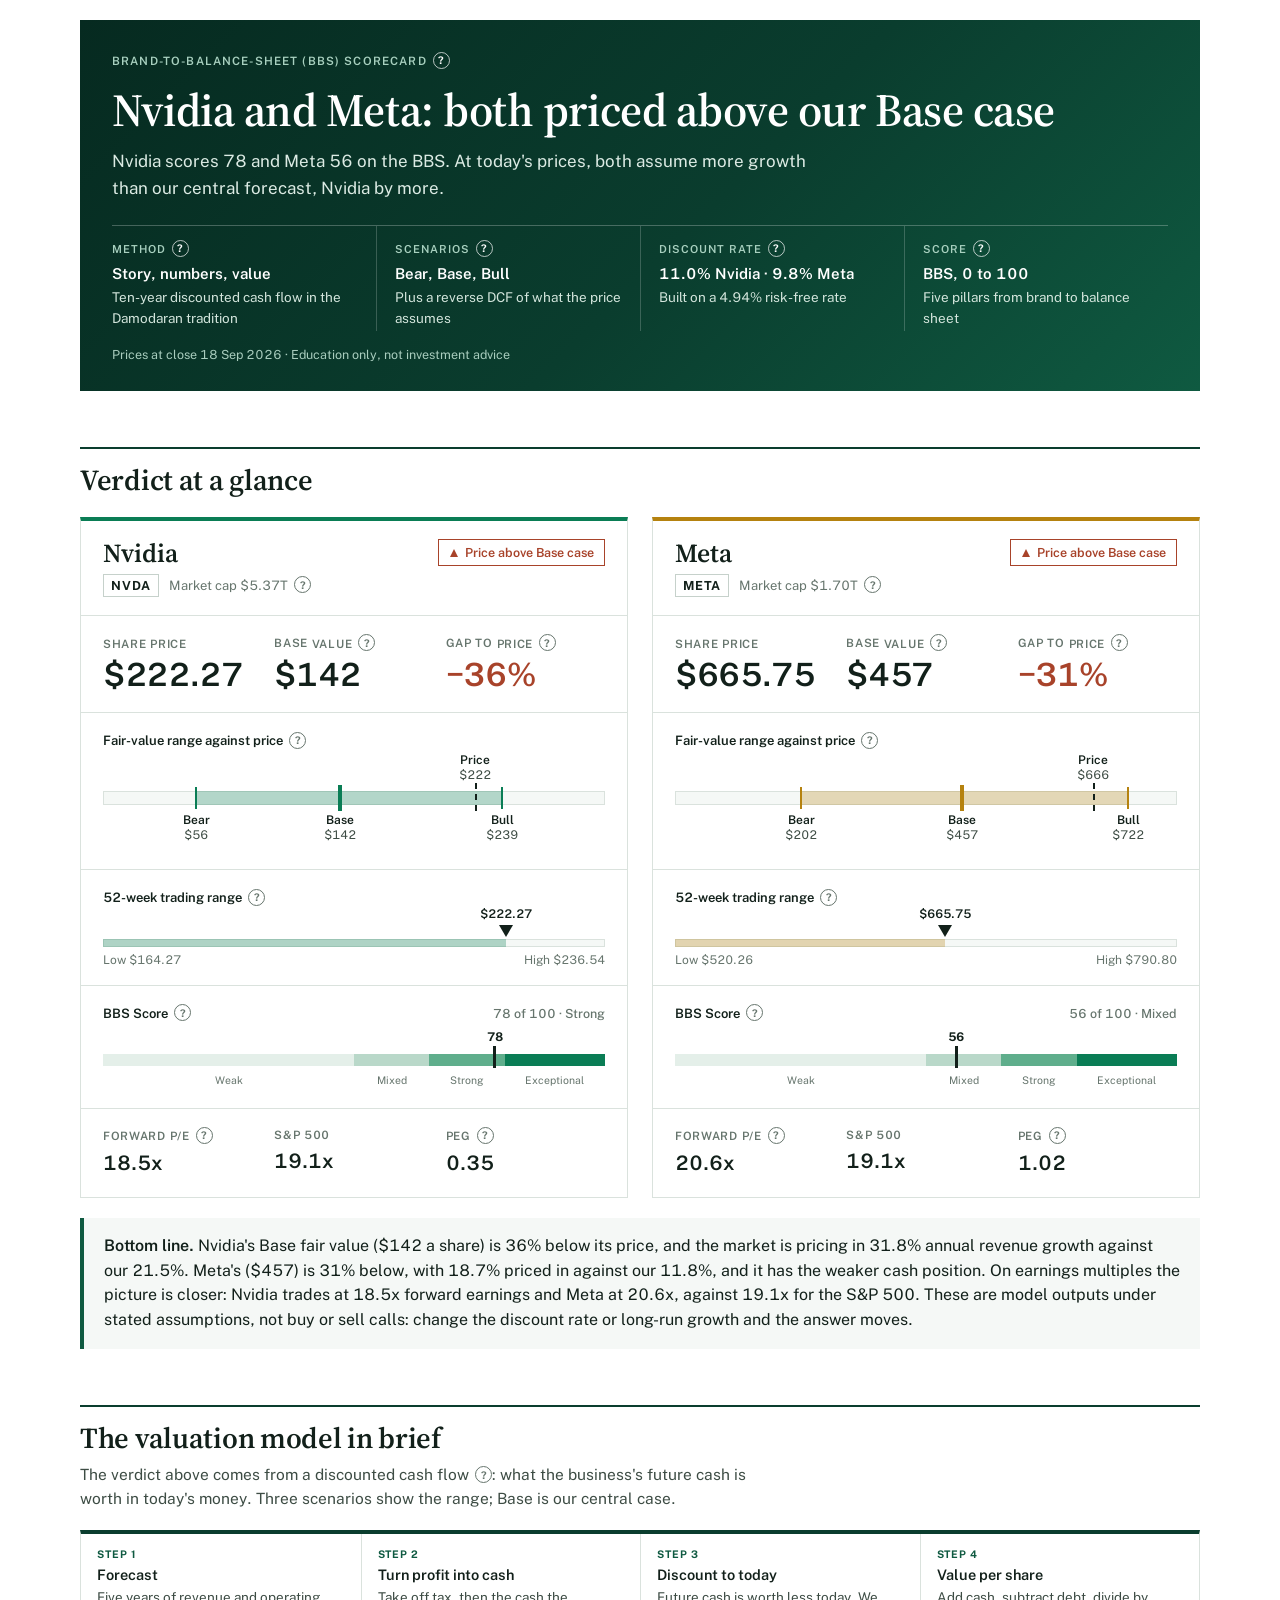
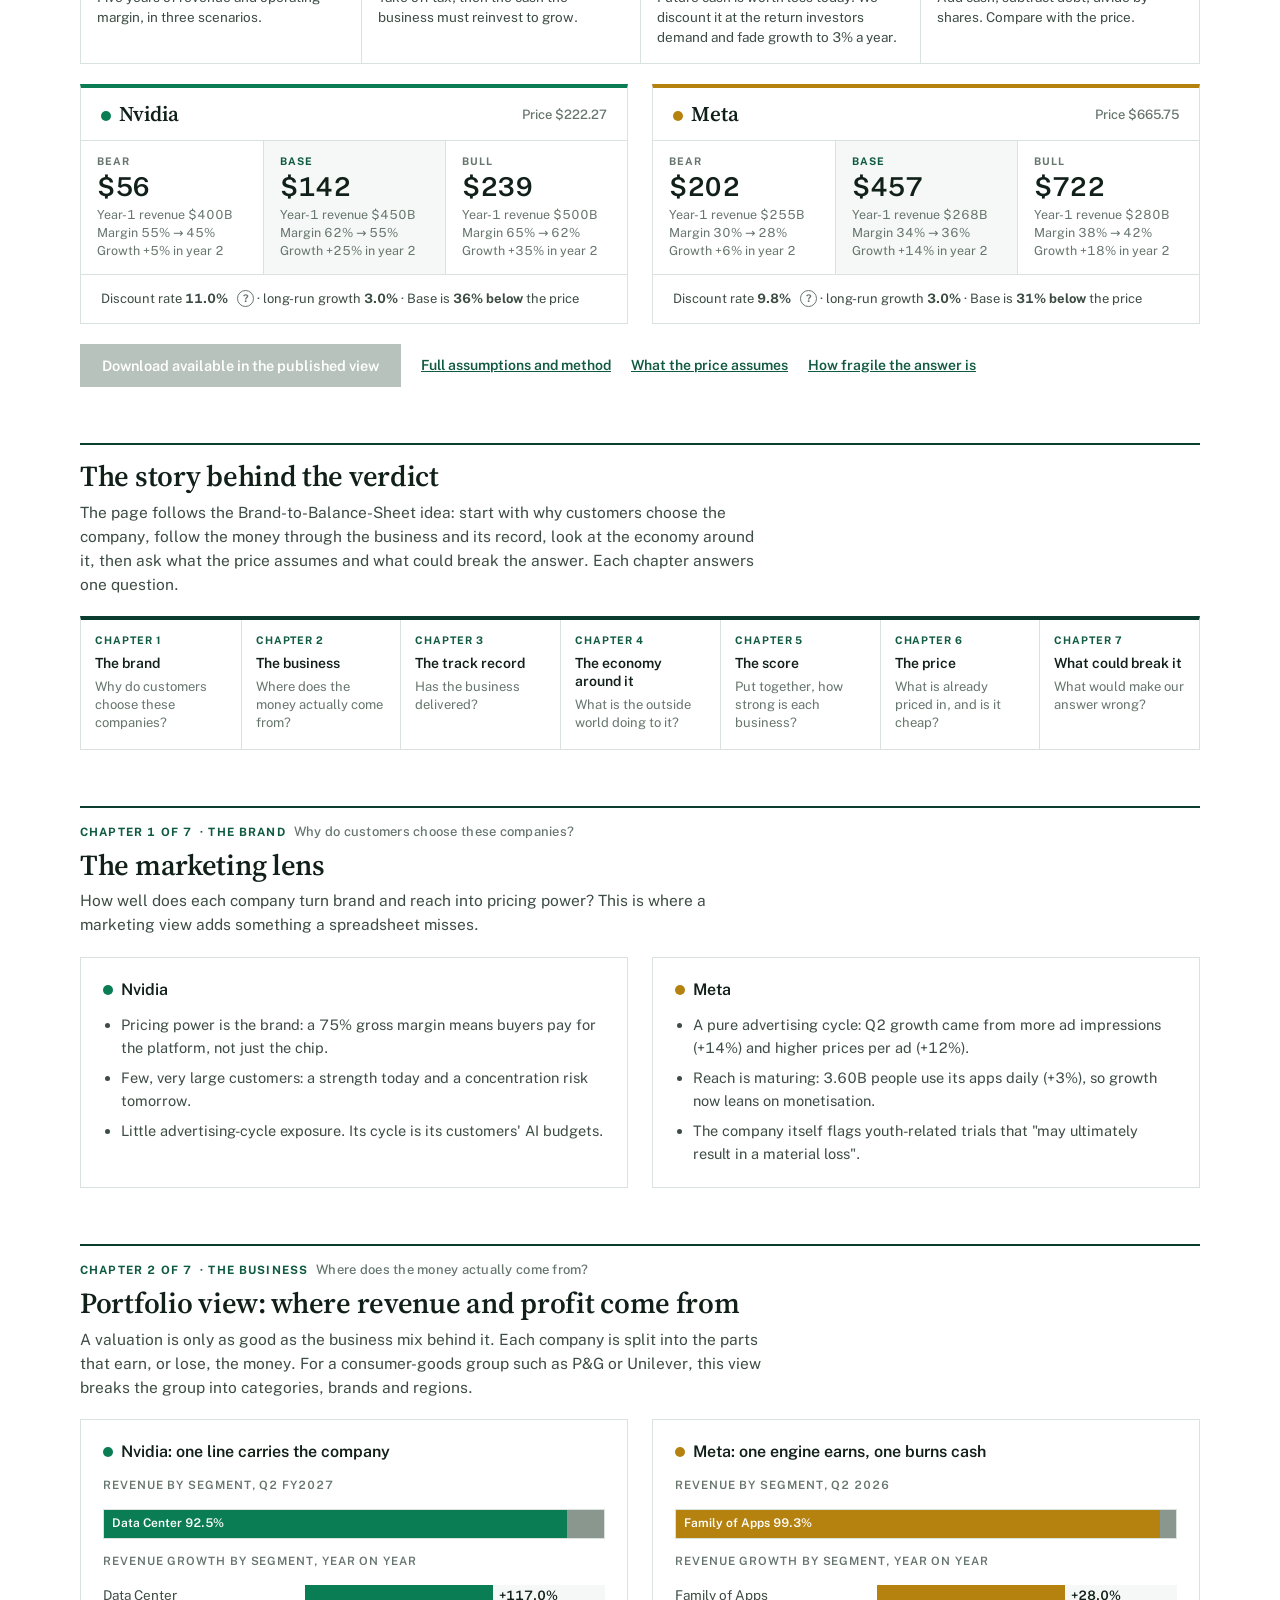
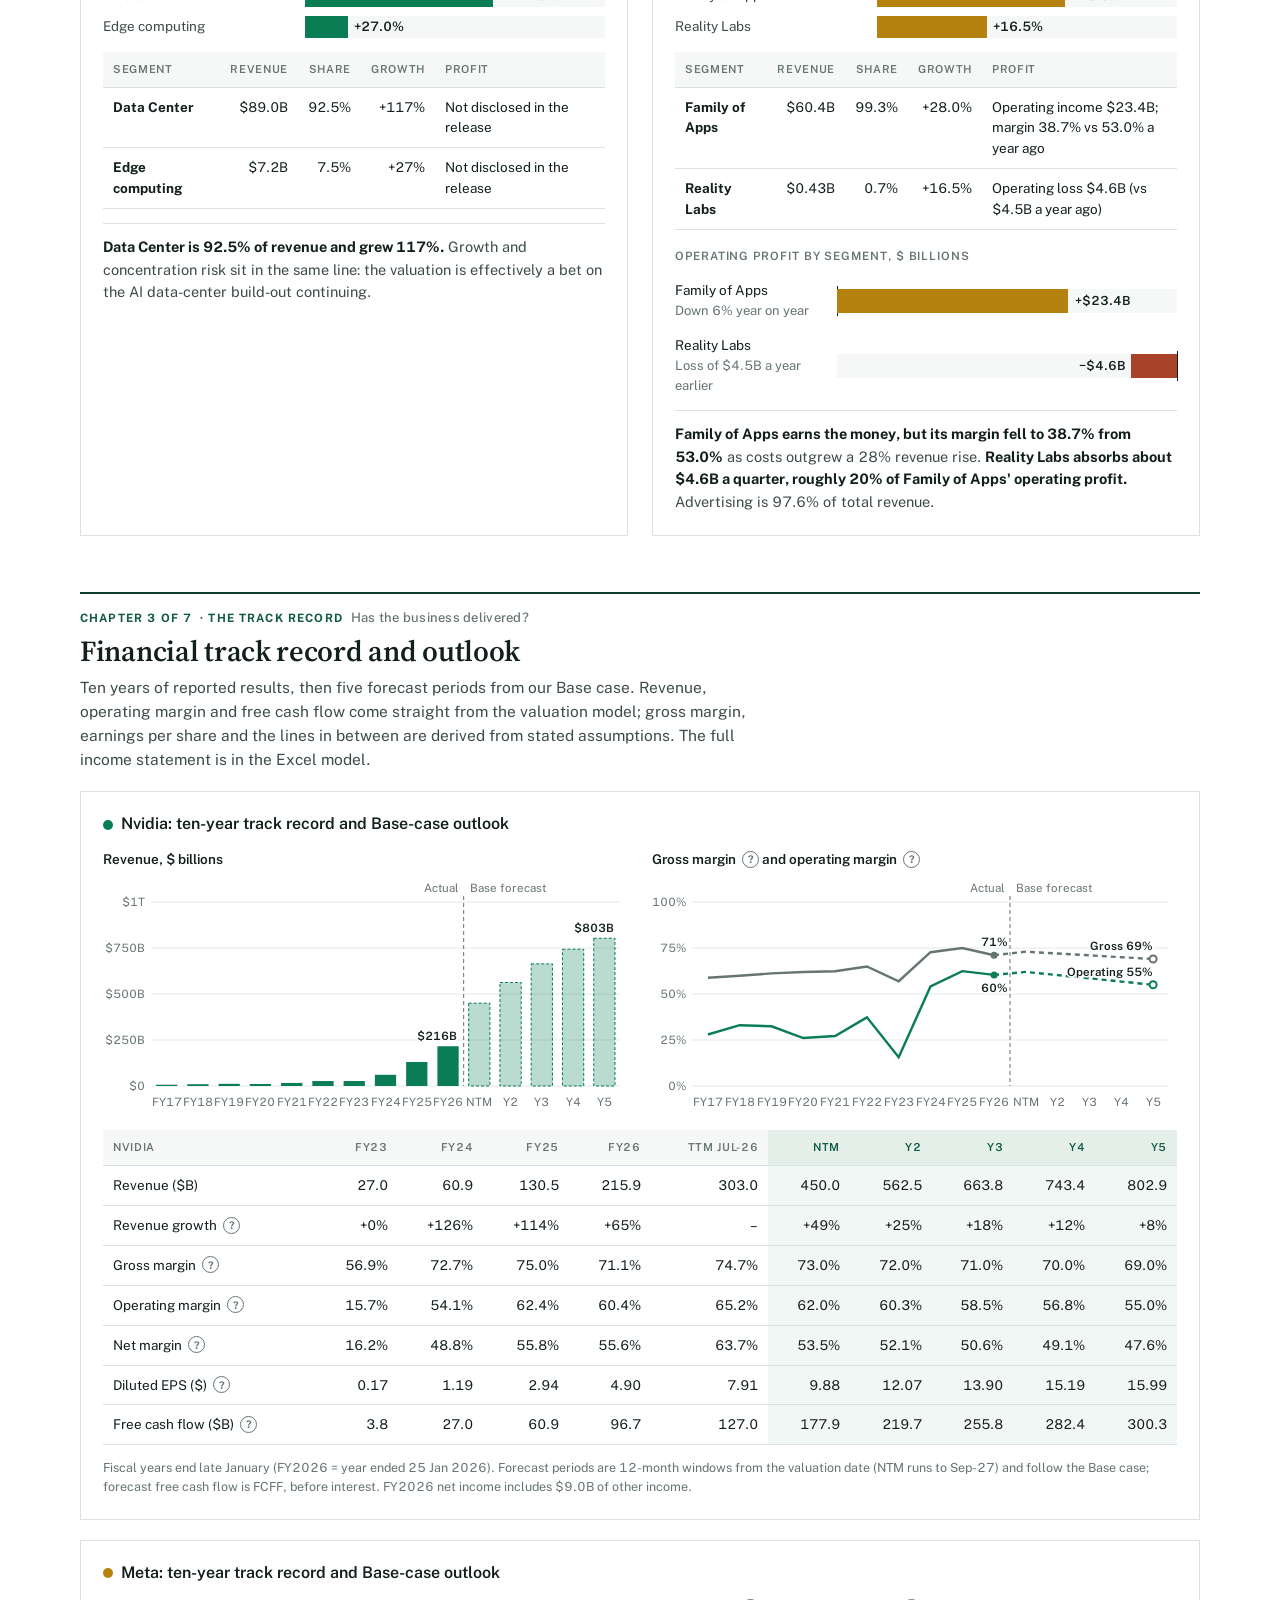
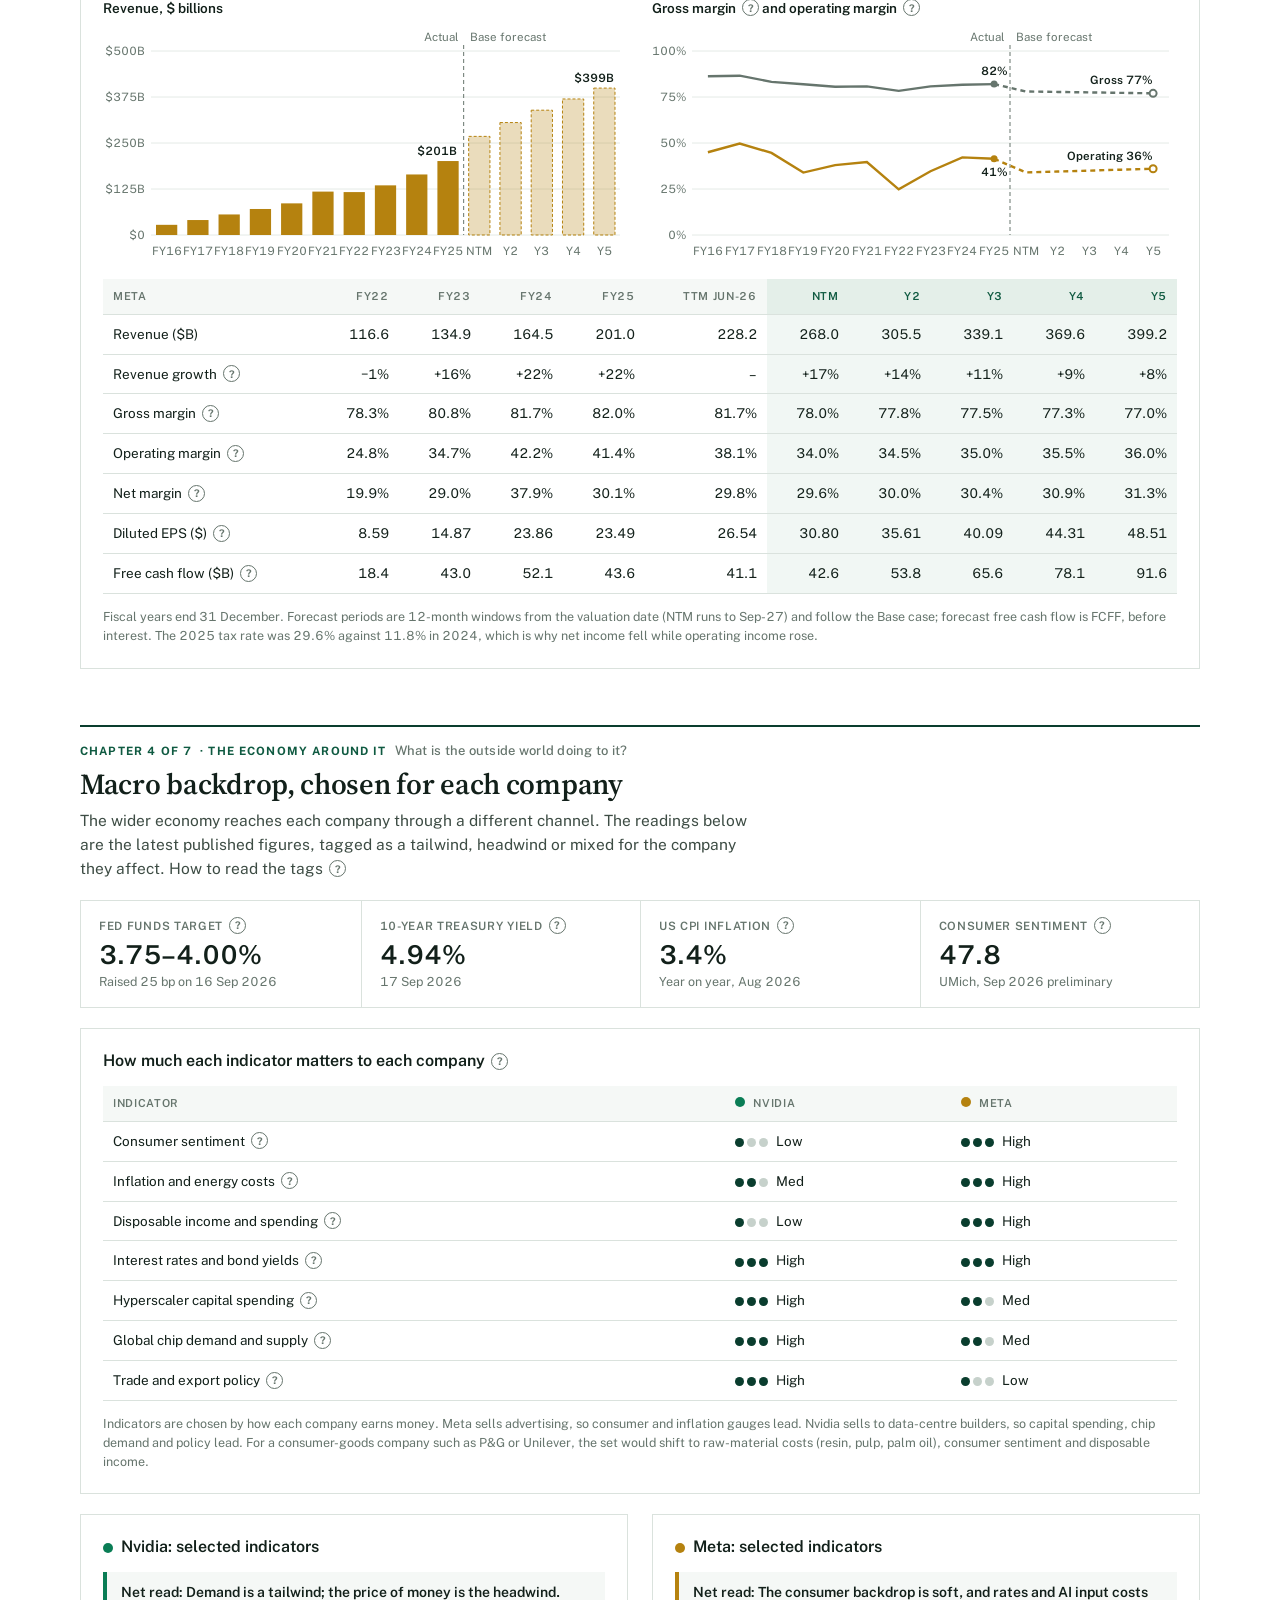
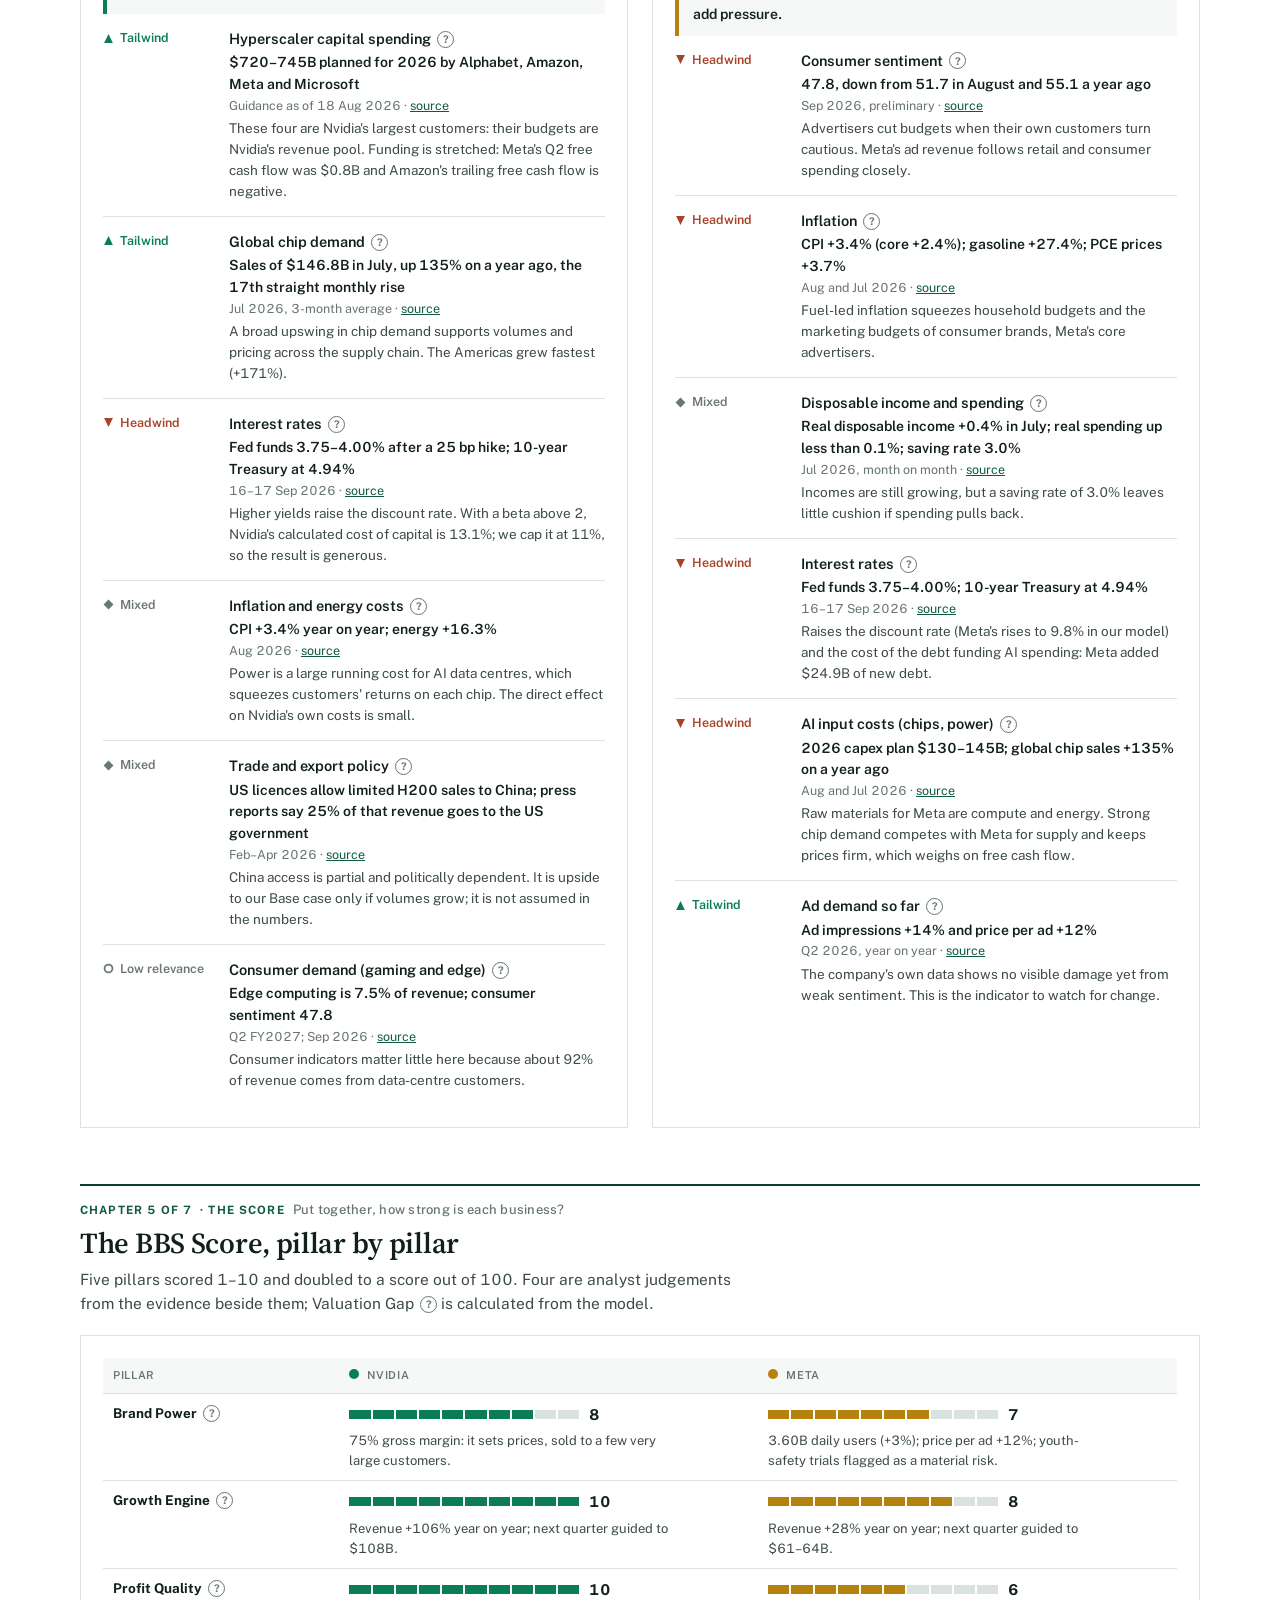
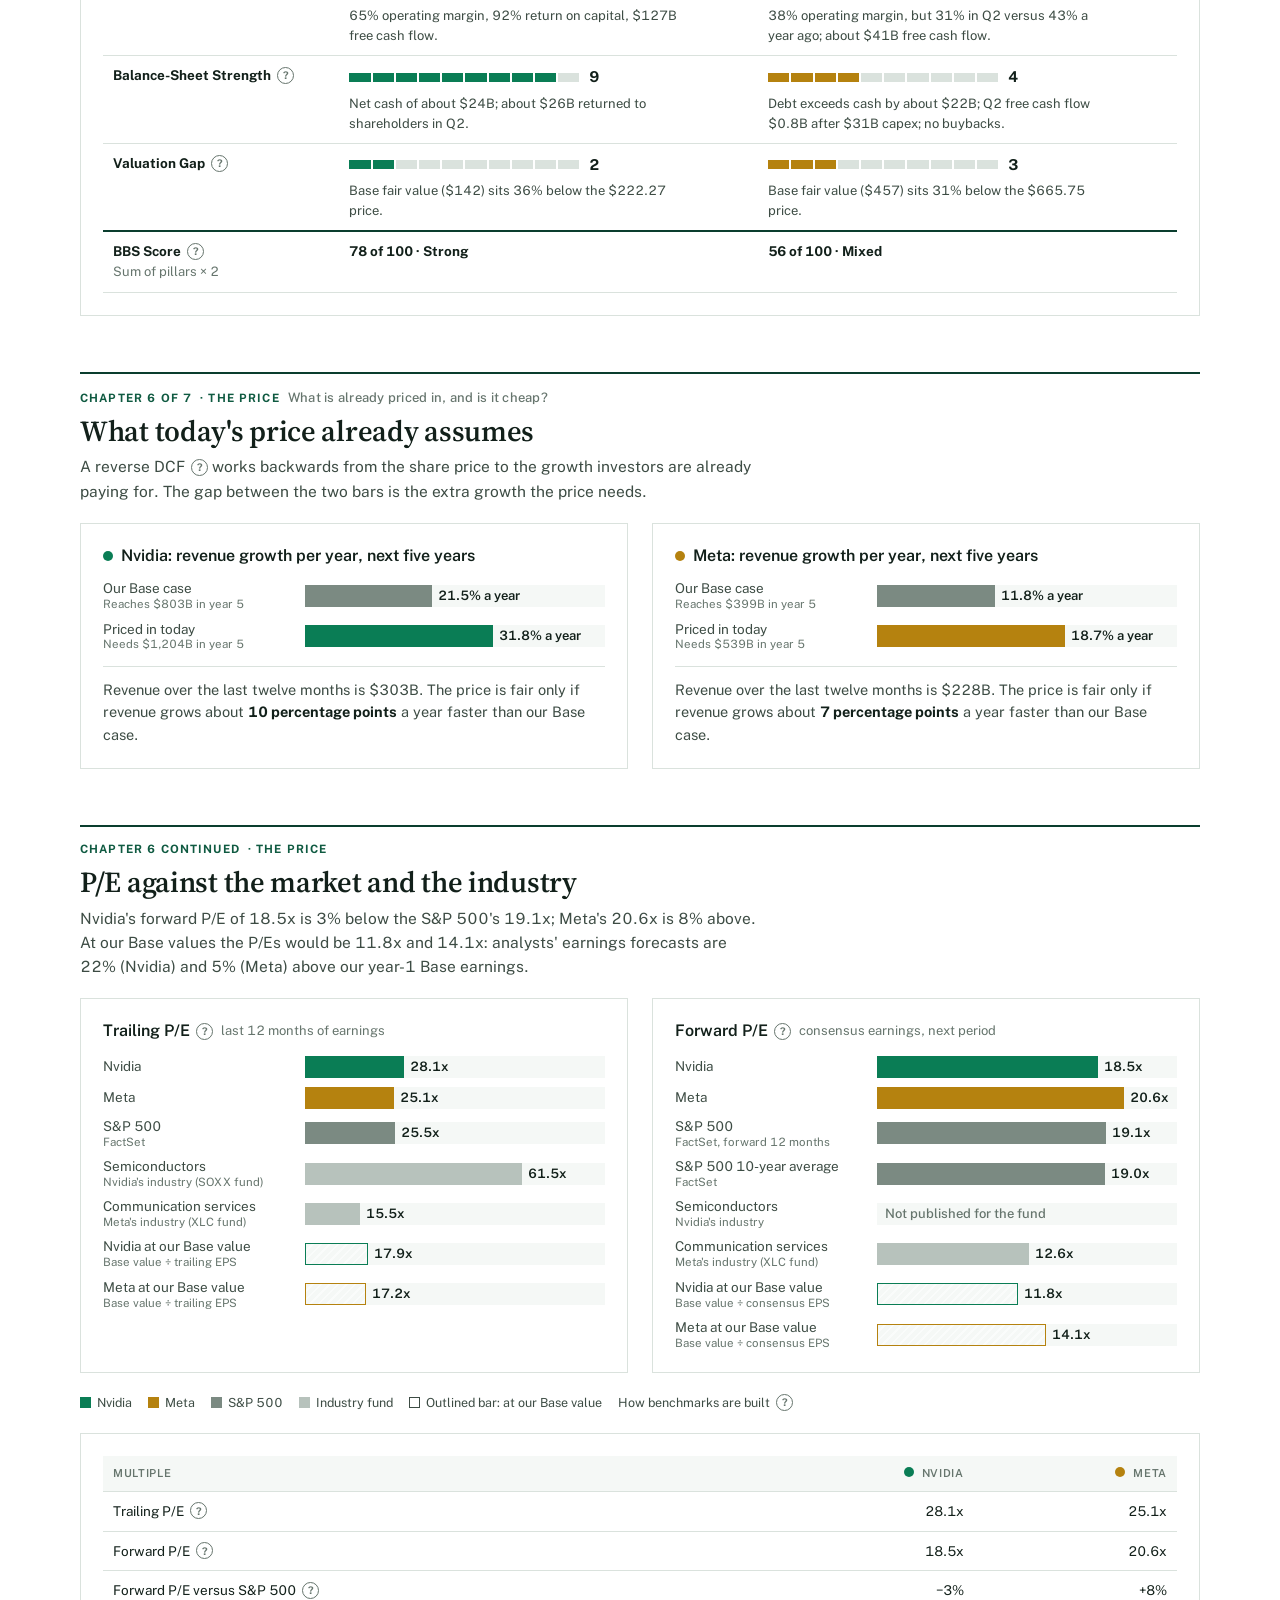
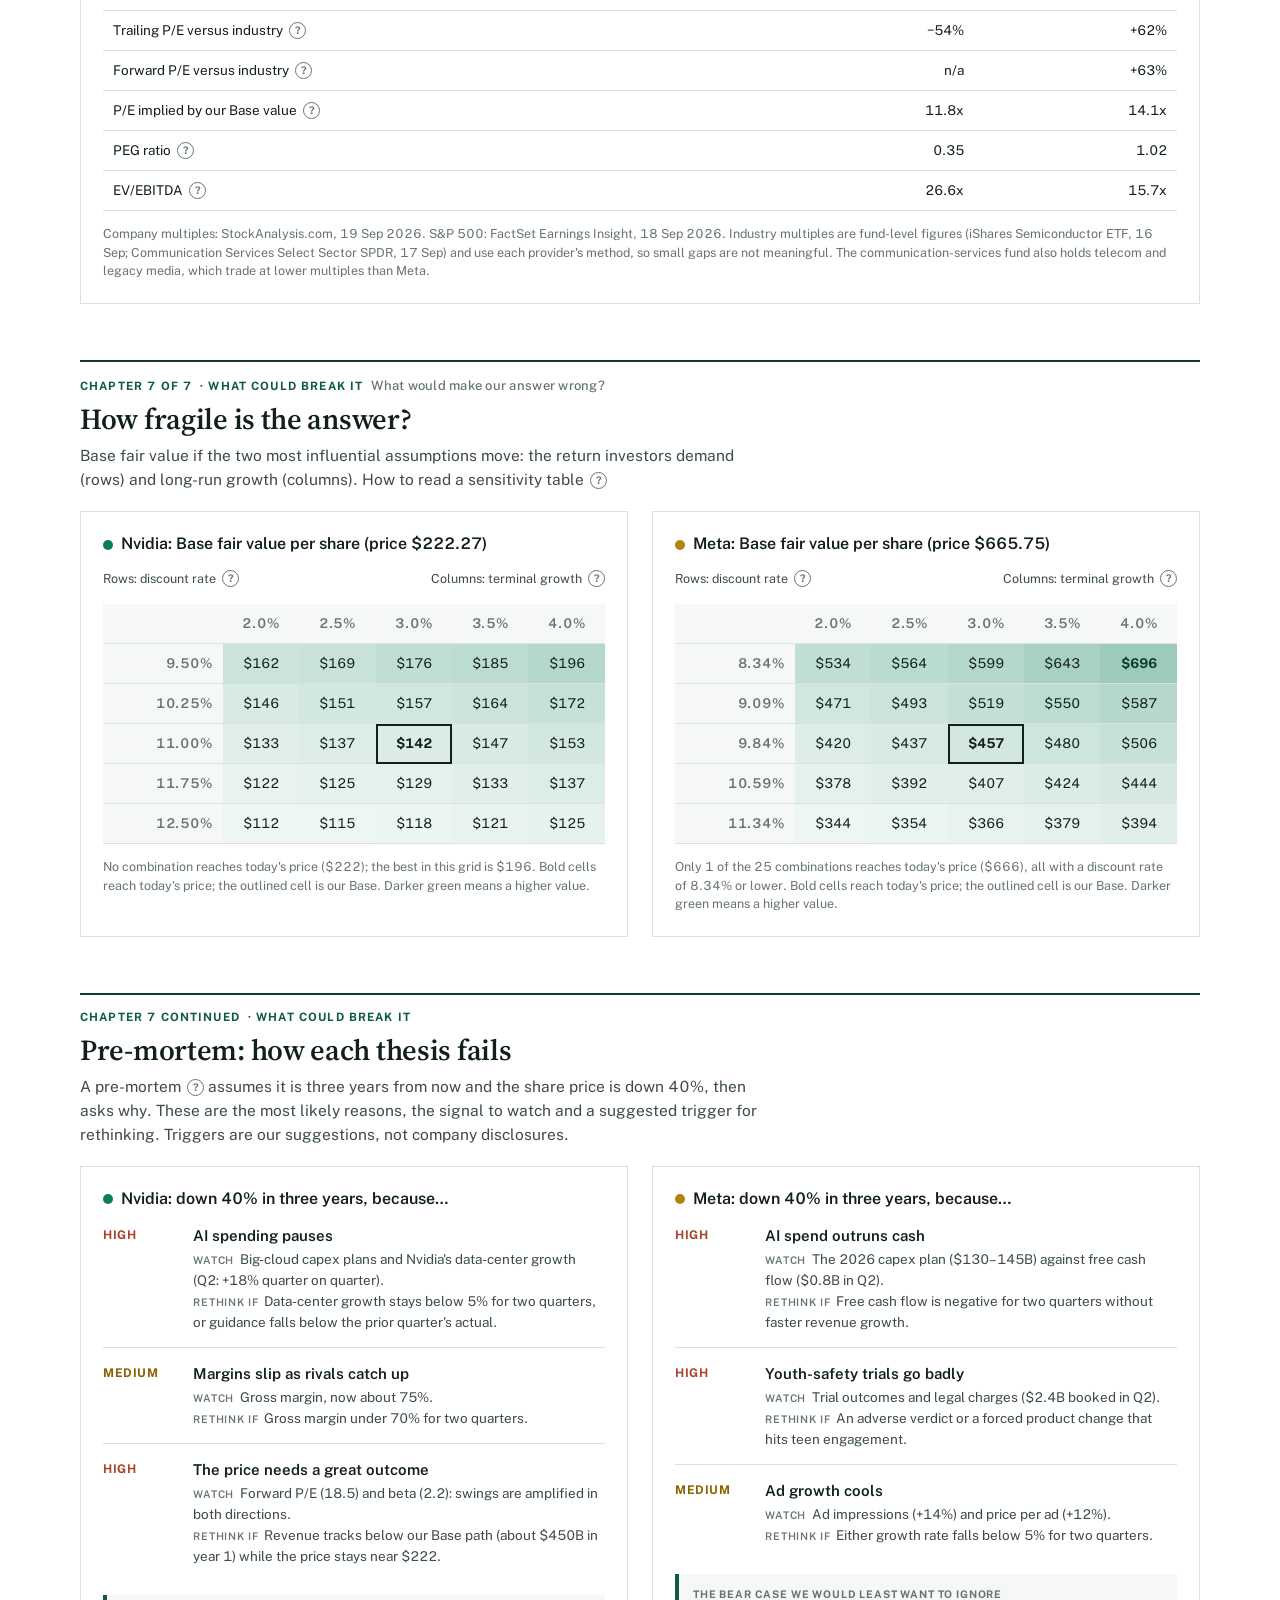
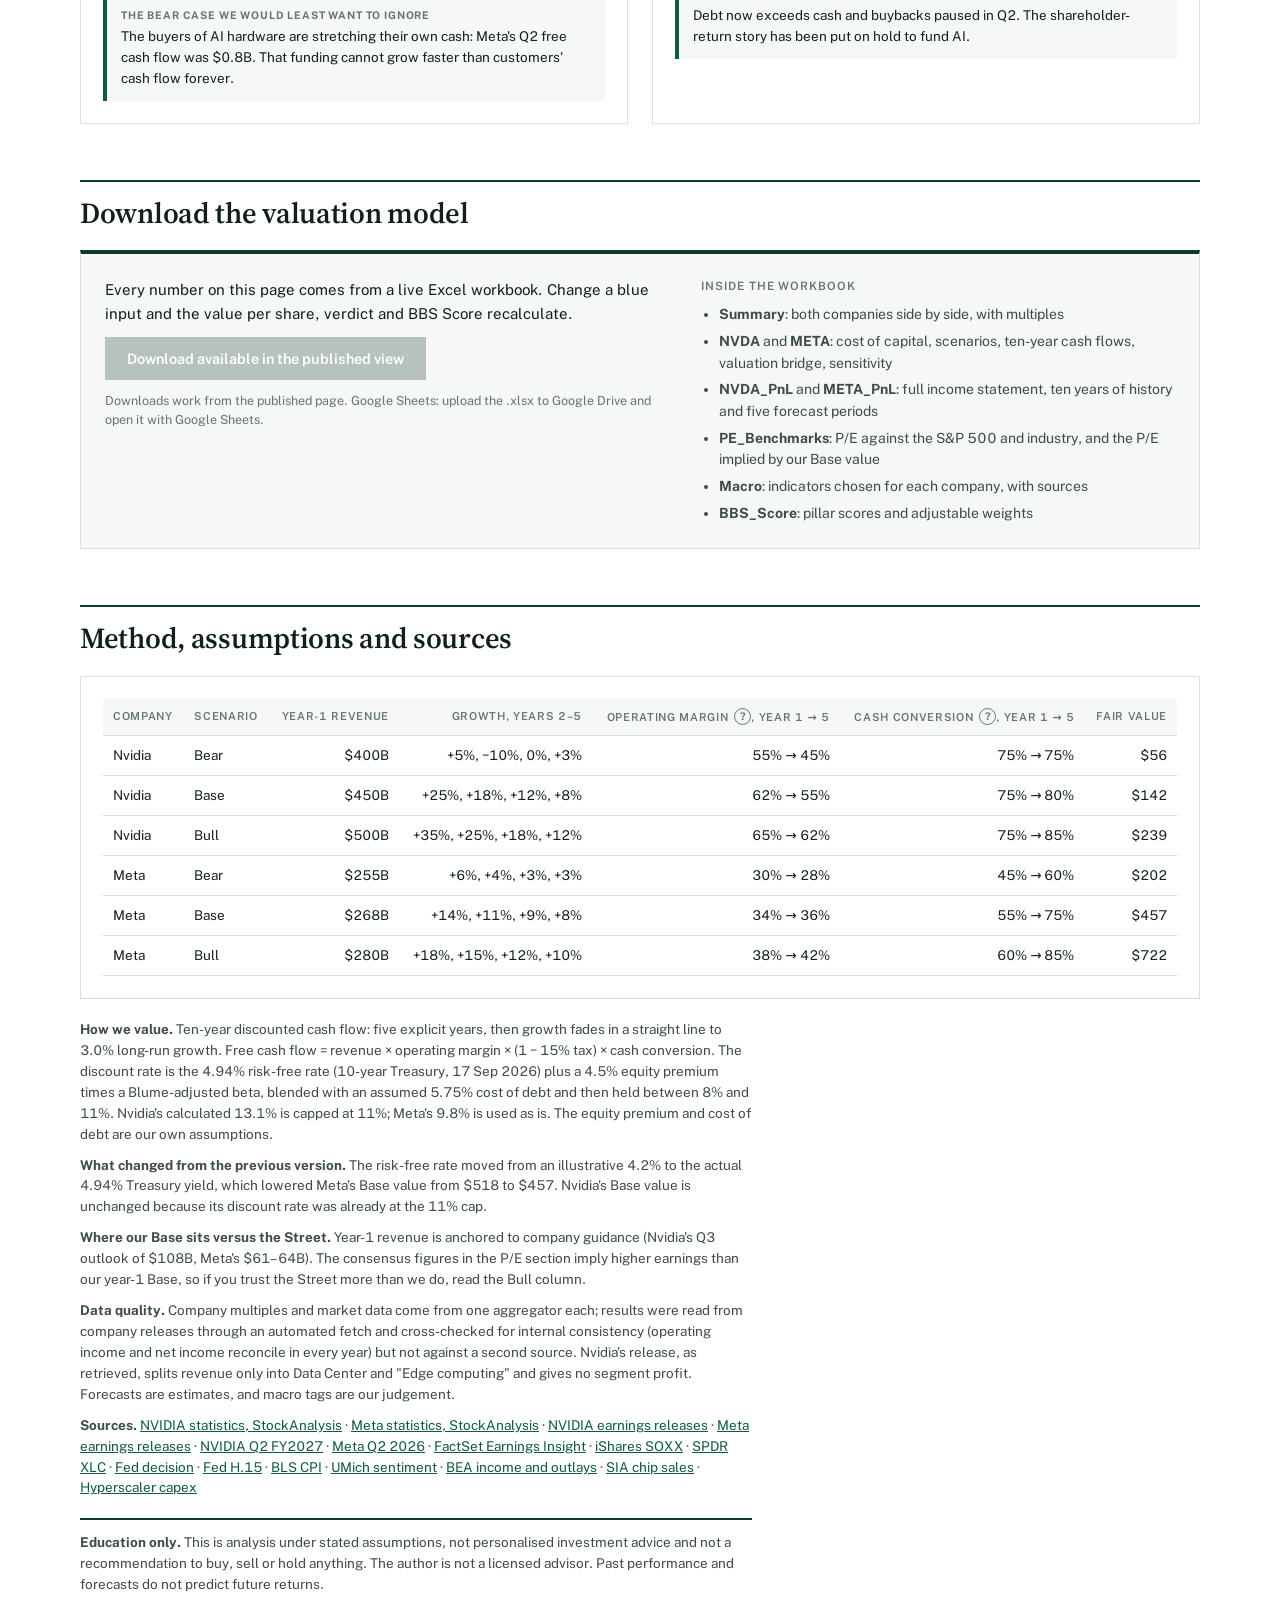
==== investing/stock-etf-analysis/examples/nvda-vs-meta-scorecard.html @ f32b5b64 "Add files via upload" ====
<!doctype html><html><head><meta charset='utf-8'><meta name='viewport' content='width=device-width,initial-scale=1'><style>:root{color-scheme:light}body{margin:0;font-size:14px;background:#f8f8f6}</style></head><body><title>NVDA vs META Scorecard</title>
<link rel="preconnect" href="https://fonts.googleapis.com">
<link rel="preconnect" href="https://fonts.gstatic.com" crossorigin>
<link rel="stylesheet" href="https://fonts.googleapis.com/css2?family=Public+Sans:wght@400;500;600;700&family=Source+Serif+4:opsz,wght@8..60,500;8..60,600&display=swap">
<style>
:root{
  color-scheme:light;
  --paper:#FFFFFF; --band:#F5F8F6; --ink:#12201A; --ink2:#3D4C44; --muted:#66756D; --rule:#DAE2DD; --rule2:#C6D1CB;
  --deep:#0A3D2E; --deep2:#0F5A41; --deep0:#062A20; --mint:#A8D0BF;
  --nv:#0A7D55; --mt:#B5820F;
  --bm1:#7B8A82; --bm2:#B7C2BC;
  --up:#0A7D55; --down:#A8432A; --mixed:#6A7871;
  --serif:'Source Serif 4','Iowan Old Style',Georgia,'Times New Roman',serif;
  --sans:'Public Sans','Segoe UI',system-ui,-apple-system,Arial,sans-serif;
}
*{box-sizing:border-box}
body{background:var(--paper);color:var(--ink);font-family:var(--sans);font-size:15px;line-height:1.55;margin:0;padding-inline:16px;padding-block:20px 64px;font-variant-numeric:tabular-nums}
.wrap{max-width:1120px;margin-inline:auto;display:flex;flex-direction:column;gap:56px}
.wrap>*{min-width:0}
h1,h2,h3,h4{margin:0;font-weight:600;text-wrap:balance}
h1,h2{font-family:var(--serif);letter-spacing:-.01em}
h3,h4{font-family:var(--sans)}
p{margin:0}
ul{margin:0}
button{font-family:inherit}
/* glossary ? */
.q{appearance:none;display:inline-flex;align-items:center;justify-content:center;width:17px;height:17px;margin-left:6px;border:1.5px solid var(--muted);border-radius:50%;background:transparent;color:var(--muted);font:700 10.5px/1 var(--sans);cursor:pointer;vertical-align:1px;padding:0;flex:none;position:relative}
.q:before{content:"";position:absolute;inset:-6px}
.q:hover,.q[aria-expanded="true"]{background:var(--deep);border-color:var(--deep);color:#fff}
.mast .q,.dark .q{border-color:rgba(255,255,255,.7);color:#fff}
.mast .q:hover,.mast .q[aria-expanded="true"]{background:#fff;color:var(--deep);border-color:#fff}
.lb{display:inline}
.nw{white-space:nowrap}
#pop{position:fixed;z-index:50;width:min(330px,calc(100vw - 24px));background:#fff;border:1px solid var(--rule2);border-top:3px solid var(--deep);box-shadow:0 10px 30px rgba(6,42,32,.18);padding:14px 16px;font-size:13.5px;line-height:1.5;color:var(--ink2)}
#pop h5{margin:0 0 6px;font:600 14.5px/1.3 var(--sans);color:var(--ink)}
#pop b{display:block;font-size:10.5px;font-weight:700;letter-spacing:.09em;text-transform:uppercase;color:var(--deep2);margin:8px 0 1px}
#pop p+p{margin-top:0}
.eyebrow{font-size:11.5px;line-height:1.5;font-weight:600;letter-spacing:.1em;text-transform:uppercase;color:var(--mint)}
.lab{font-size:11.5px;font-weight:600;letter-spacing:.08em;text-transform:uppercase;color:var(--muted)}
/* masthead */
.mast{background:linear-gradient(135deg,var(--deep0) 0%,var(--deep) 55%,var(--deep2) 100%);color:#fff;padding:32px 32px 26px;display:flex;flex-direction:column;gap:14px}
.mast h1{font-size:clamp(30px,5vw,46px);line-height:1.08;color:#fff;font-weight:600}
.mast .dek{color:#DCEBE4;font-size:17px;max-width:70ch}
.approach{display:grid;grid-template-columns:repeat(4,minmax(0,1fr));margin-top:10px;border-top:1px solid rgba(255,255,255,.25)}
.approach>div{padding:14px 18px 2px 0;font-size:13.5px;color:#D3E5DC}
.approach>div+div{padding-left:18px;border-left:1px solid rgba(255,255,255,.2)}
.approach b{display:block;font-size:11px;font-weight:600;letter-spacing:.09em;text-transform:uppercase;color:var(--mint);margin-bottom:4px}
.approach .ap{display:block;font-weight:600;color:#fff;font-size:15px;margin-bottom:2px}
.asof{font-size:12.5px;color:#A9CDBE}
/* story thread */
.chap{font-size:11.5px;font-weight:700;letter-spacing:.1em;text-transform:uppercase;color:var(--deep2);display:flex;gap:8px;flex-wrap:wrap;align-items:baseline}
.chap i{font-style:normal;font-weight:500;letter-spacing:.02em;text-transform:none;color:var(--muted);font-size:13px}
.smap{display:grid;grid-template-columns:repeat(7,minmax(0,1fr));border:1px solid var(--rule);border-top:4px solid var(--deep)}
.smap a{display:flex;flex-direction:column;gap:6px;padding:14px 14px 16px;color:var(--ink);text-decoration:none;font-size:13px;line-height:1.4}
.smap a+a{border-left:1px solid var(--rule)}
.smap a:hover{background:rgba(10,125,85,.06)}
.smap a:focus-visible{outline:2px solid var(--deep);outline-offset:-2px}
.smap b{font:700 10.5px/1.3 var(--sans);letter-spacing:.09em;text-transform:uppercase;color:var(--deep2)}
.smap span{font-weight:600;font-size:14px;line-height:1.3}
.smap em{font-style:normal;color:var(--muted)}
.zoom{display:flex;justify-content:space-between;gap:12px;font-size:12px;color:var(--muted);letter-spacing:.04em;text-transform:uppercase;font-weight:600;margin-top:-10px}
@media(max-width:900px){.smap{grid-template-columns:repeat(2,minmax(0,1fr))}.smap a+a{border-left:0}.smap a{border-top:1px solid var(--rule)}.smap a:nth-child(-n+2){border-top:0}.smap a:nth-child(even){border-left:1px solid var(--rule)}}
/* valuation brief */
.vsteps{display:grid;grid-template-columns:repeat(4,minmax(0,1fr));border:1px solid var(--rule);border-top:4px solid var(--deep)}
.vsteps>div{padding:14px 16px 16px;font-size:13.5px;line-height:1.45;color:var(--ink2)}
.vsteps>div+div{border-left:1px solid var(--rule)}
.vsteps b{display:block;font:700 10.5px/1.3 var(--sans);letter-spacing:.09em;text-transform:uppercase;color:var(--deep2);margin-bottom:3px}
.vsteps span{display:block;font-weight:600;font-size:14.5px;color:var(--ink);margin-bottom:3px}
.vm{border:1px solid var(--rule);border-top:4px solid var(--c);display:flex;flex-direction:column;background:var(--paper)}
.vm>*{padding:14px 20px}
.vm>*+*{border-top:1px solid var(--rule)}
.vm h3{font-family:var(--serif);font-size:21px;line-height:1.15;display:flex;align-items:center;justify-content:space-between;gap:10px;flex-wrap:wrap}
.vm h3 small{font:500 13px var(--sans);color:var(--muted)}
.vscen{display:grid;grid-template-columns:repeat(3,minmax(0,1fr));gap:0;padding:0!important}
.vscen>div{padding:14px 16px;font-size:12.5px;color:var(--muted);line-height:1.45}
.vscen>div+div{border-left:1px solid var(--rule)}
.vscen .nm{font:700 10.5px/1.3 var(--sans);letter-spacing:.09em;text-transform:uppercase;color:var(--muted)}
.vscen .fv{font-size:26px;font-weight:600;color:var(--ink);line-height:1.15;margin:3px 0 4px;letter-spacing:-.01em}
.vscen .base{background:var(--band)}
.vscen .base .nm{color:var(--deep2)}
.vfoot{font-size:13px;color:var(--ink2)}
.vact{display:flex;align-items:center;gap:20px;flex-wrap:wrap}
.vact a{color:var(--deep2);font-weight:600;font-size:14px}
@media(max-width:900px){.vsteps{grid-template-columns:repeat(2,minmax(0,1fr))}.vsteps>div+div{border-left:0}.vsteps>div{border-top:1px solid var(--rule)}.vsteps>div:nth-child(-n+2){border-top:0}.vsteps>div:nth-child(even){border-left:1px solid var(--rule)}}
@media(max-width:480px){.vscen .fv{font-size:21px}.vscen>div{padding:12px 10px}}
/* sections */
.sec{display:flex;flex-direction:column;gap:20px}
.hd{display:flex;flex-direction:column;gap:6px;padding-top:14px;border-top:2px solid var(--deep)}
h2{font-size:clamp(23px,3vw,29px);line-height:1.2}
.lead{color:var(--ink2);max-width:76ch;font-size:15.5px}
.grid2{display:grid;grid-template-columns:repeat(2,minmax(0,1fr));gap:24px}
.grid2>*{min-width:0}
.panel{border:1px solid var(--rule);padding:22px;display:flex;flex-direction:column;gap:14px;background:var(--paper)}
.panel>h3{font-size:16px;line-height:1.3;display:flex;align-items:center}
.sub{color:var(--muted);font-size:13px}
.k{font-size:11.5px;font-weight:600;letter-spacing:.06em;text-transform:uppercase;color:var(--muted);display:flex;align-items:center}
.dot{display:inline-block;width:10px;height:10px;border-radius:50%;margin-right:8px;flex:none}
/* verdict cards */
.card{border:1px solid var(--rule);border-top:4px solid var(--c);display:grid;grid-template-rows:auto auto auto auto auto auto;gap:0;background:var(--paper)}
.card>*{padding:18px 22px}
.card>*+*{border-top:1px solid var(--rule)}
.card-hd{display:flex;align-items:flex-start;justify-content:space-between;gap:12px;flex-wrap:wrap}
.card-hd h3{font-family:var(--serif);font-size:26px;line-height:1.1;font-weight:600}
.card-hd .meta{display:flex;align-items:center;gap:10px;margin-top:6px;font-size:13px;color:var(--muted);flex-wrap:wrap}
.tkr{font-weight:700;letter-spacing:.06em;color:var(--ink);font-size:12.5px;border:1px solid var(--rule2);padding:1px 7px}
.chip{display:inline-flex;align-items:center;gap:6px;font-size:12.5px;font-weight:600;padding:5px 10px;border:1px solid currentColor;line-height:1.2}
.chip svg{width:10px;height:10px;flex:none}
.c-over{color:var(--down)} .c-fair{color:var(--mixed)} .c-under{color:var(--up)}
.stats3{display:grid;grid-template-columns:repeat(3,minmax(0,1fr));gap:12px;align-items:end}
.stats3 .v{font-size:clamp(24px,3.4vw,32px);font-weight:600;line-height:1.15;margin-top:4px;letter-spacing:-.01em}
.v.neg{color:var(--down)} .v.pos{color:var(--up)}
.blk-t{display:flex;justify-content:space-between;align-items:center;gap:10px;font-size:13px;font-weight:600;margin-bottom:10px}
.blk-t .r{font-weight:500;color:var(--muted);font-size:12.5px}
.rng{position:relative;height:90px}
.rng .track{position:absolute;left:0;right:0;top:30px;height:14px;background:var(--band);border:1px solid var(--rule)}
.rng .band{position:absolute;top:30px;height:14px;background:var(--c);opacity:.28}
.rng .mk{position:absolute;top:26px;width:2px;height:22px;background:var(--c);margin-left:-1px}
.rng .mk.base{width:4px;margin-left:-2px;top:24px;height:26px}
.rng .px{position:absolute;top:22px;height:28px;width:0;border-left:2px dashed var(--ink)}
.rng .lbl{position:absolute;transform:translateX(-50%);font-size:12px;line-height:1.25;text-align:center;white-space:nowrap;color:var(--ink2)}
.rng .lbl b{display:block;font-weight:600;color:var(--ink)}
.rng .lbl.top{top:-8px}
.rng .lbl.bot{top:52px}
.rng .lbl.top b{color:var(--ink)}
.w52{position:relative;height:48px}
.w52 .track{position:absolute;left:0;right:0;top:20px;height:8px;background:var(--band);border:1px solid var(--rule)}
.w52 .fill{position:absolute;top:20px;height:8px;background:var(--bm2)}
.w52 .mk{position:absolute;width:0;height:0;margin-left:-7px;border-left:7px solid transparent;border-right:7px solid transparent;border-top:12px solid var(--ink);top:6px}
.w52 .lo,.w52 .hi{position:absolute;top:32px;font-size:12px;color:var(--muted)}
.w52 .lo{left:0}.w52 .hi{right:0}
.w52 .pl{position:absolute;top:-14px;transform:translateX(-50%);font-size:12px;font-weight:600;white-space:nowrap}
.gauge{position:relative;height:56px}
.gauge .zones{position:absolute;left:0;right:0;top:20px;height:12px;display:flex}
.gauge .zones i{display:block;height:100%}
.gauge .zl{position:absolute;top:38px;font-size:10.5px;color:var(--muted);white-space:nowrap}
.gauge .mk{position:absolute;top:12px;width:3px;height:22px;background:var(--ink);margin-left:-1.5px}
.gauge .pl{position:absolute;top:-6px;transform:translateX(-50%);font-size:12px;font-weight:700;white-space:nowrap}
.mult3{display:grid;grid-template-columns:repeat(3,minmax(0,1fr));gap:12px}
.mult3 .v{font-size:20px;font-weight:600;margin-top:2px}
.bottom{border-left:4px solid var(--deep2);background:var(--band);padding:16px 20px;font-size:16px;color:var(--ink)}
.bottom b{font-weight:600}
/* bars */
.bars{display:flex;flex-direction:column;gap:9px}
.bar{display:grid;grid-template-columns:minmax(120px,190px) minmax(0,1fr);gap:12px;align-items:center;font-size:13.5px}
.bar .n{color:var(--ink2);line-height:1.25}
.bar .n small{display:block;color:var(--muted);font-size:11.5px}
.bar .t{position:relative;height:22px;background:var(--band)}
.bar .t i{position:absolute;left:0;top:0;bottom:0}
.bar .t.out i{background:repeating-linear-gradient(135deg,transparent 0 4px,rgba(255,255,255,.55) 4px 6px)!important;border:1.5px solid var(--cc)}
.bar .t span{position:absolute;top:50%;transform:translateY(-50%);font-size:13px;font-weight:600;white-space:nowrap;padding-left:6px}
.bar .t.na span{color:var(--muted);font-weight:500;padding-left:8px}
.legend{display:flex;gap:16px;flex-wrap:wrap;font-size:12.5px;color:var(--ink2)}
.legend i{display:inline-block;width:11px;height:11px;margin-right:6px;vertical-align:-1px}
.note{font-size:12.5px;color:var(--muted);line-height:1.5}
/* tables */
.tw{overflow-x:auto}
table{border-collapse:collapse;width:100%;font-size:13.5px}
th,td{padding:9px 10px;text-align:left;border-bottom:1px solid var(--rule);vertical-align:top}
th{font-size:11px;font-weight:600;letter-spacing:.06em;text-transform:uppercase;color:var(--muted);white-space:nowrap;background:var(--band)}
td.n,th.n{text-align:right;white-space:nowrap}
tr.tot td{font-weight:700;border-top:2px solid var(--deep)}
.fc{background:#F1F7F4}
th.fc{background:#E4EFE9;color:var(--deep2)}
.mt th{white-space:normal}
.tt td:first-child,.tt th:first-child{position:sticky;left:0;background:#fff;z-index:1;min-width:150px}
.tt th:first-child{background:var(--band)}
/* charts */
.charts{display:grid;grid-template-columns:repeat(2,minmax(0,1fr));gap:24px}
.ch h4{font-size:13.5px;font-weight:600;margin-bottom:6px}
svg{display:block;max-width:100%}
svg text{font-family:var(--sans);fill:var(--ink2);font-size:11.5px}
svg .mut{fill:var(--muted)}
svg .st{fill:var(--ink);font-weight:600}
svg .halo{paint-order:stroke;stroke:#fff;stroke-width:3px;stroke-linejoin:round}
/* meters */
.meter{display:flex;gap:2px;align-items:center}
.meter i{display:block;width:100%;max-width:22px;height:9px;background:var(--rule)}
.meter i.on{background:var(--c)}
.sc{display:flex;align-items:center;gap:10px}
.sc b{font-size:15px;min-width:22px}
.pil td{vertical-align:top}
.pil .ev{color:var(--ink2);font-size:13px;margin-top:5px;max-width:42ch}
/* macro */
.tiles{display:grid;grid-template-columns:repeat(4,minmax(0,1fr));gap:0;border:1px solid var(--rule)}
.tile{padding:16px 18px}
.tile+.tile{border-left:1px solid var(--rule)}
.tile .v{font-size:26px;font-weight:600;line-height:1.15;margin-top:4px}
.tile .s{font-size:12.5px;color:var(--muted);margin-top:2px}
.rel{display:inline-flex;gap:3px;vertical-align:middle;margin-right:8px}
.rel i{display:block;width:9px;height:9px;border-radius:50%;background:var(--rule2)}
.rel i.on{background:var(--deep)}
.mi{display:grid;grid-template-columns:110px minmax(0,1fr);gap:4px 16px;align-items:start;padding:14px 0;border-top:1px solid var(--rule)}
.mi:first-of-type{border-top:0;padding-top:0}
.dir{display:inline-flex;align-items:center;align-self:start;gap:6px;font-size:12.5px;font-weight:600;line-height:1.3;padding-top:2px}
.dir svg{width:11px;height:11px;flex:none}
.d-tail{color:var(--up)} .d-head{color:var(--down)} .d-mix,.d-low{color:var(--mixed)}
.mi h4{font-size:14.5px;display:flex;align-items:center;flex-wrap:wrap}
.mi .rd{font-weight:600;font-size:14px;margin-top:2px}
.mi .pd{color:var(--muted);font-size:12.5px}
.mi .wy{color:var(--ink2);font-size:13.5px;margin-top:3px}
.net{background:var(--band);padding:10px 14px;font-size:14px;font-weight:600;border-left:4px solid var(--c)}
/* heat */
.heat td,.heat th{text-align:center;padding:9px 4px;font-size:13.5px}
.heat th.rh{text-align:right;white-space:nowrap;padding-right:10px}
.heat td.hit{font-weight:700;color:var(--deep)}
.heat td.bc{outline:2px solid var(--ink);outline-offset:-2px;font-weight:700}
.axis{font-size:12.5px;color:var(--ink2);display:flex;justify-content:space-between;gap:12px;flex-wrap:wrap;margin-bottom:2px}
/* pre-mortem */
.pm .it{display:grid;grid-template-columns:78px minmax(0,1fr);gap:12px;padding:14px 0;border-top:1px solid var(--rule)}
.pm .it:first-of-type{border-top:0;padding-top:0}
.sev{font-size:12px;font-weight:700;text-transform:uppercase;letter-spacing:.05em;padding-top:2px}
.sev.High{color:var(--down)} .sev.Medium{color:#8A6100}
.pm h4{font-size:15px;margin-bottom:2px}
.pm .w{font-size:13.5px;color:var(--ink2)}
.pm .w b{font-size:10.5px;letter-spacing:.08em;text-transform:uppercase;color:var(--muted);font-weight:600;margin-right:6px}
.ignore{padding:12px 14px;background:var(--band);border-left:4px solid var(--deep2);font-size:13.5px}
.ignore b{display:block;font-size:10.5px;letter-spacing:.08em;text-transform:uppercase;color:var(--muted);margin-bottom:3px}
.lens ul{padding-left:18px;display:flex;flex-direction:column;gap:8px;color:var(--ink2);font-size:14.5px}
/* segments */
.stack{display:flex;height:30px;border:1px solid var(--rule)}
.stack div{display:flex;align-items:center;padding-inline:8px;font-size:12px;font-weight:600;color:#fff;white-space:nowrap;overflow:hidden}
.pbar{display:grid;grid-template-columns:minmax(110px,150px) minmax(0,1fr);gap:12px;align-items:center;font-size:13.5px}
.pb{position:relative;height:24px;background:var(--band)}
.pb i{position:absolute;top:0;bottom:0}
.pb .z{position:absolute;top:-3px;bottom:-3px;width:1px;background:var(--ink)}
.pb span{position:absolute;top:50%;transform:translateY(-50%);font-size:12.5px;font-weight:600;white-space:nowrap}
.insight{border-top:1px solid var(--rule);padding-top:12px;color:var(--ink2);font-size:14.5px}
.insight b{color:var(--ink)}
/* download */
.dlbox{display:grid;grid-template-columns:1.2fr 1fr;gap:28px;background:var(--band);border:1px solid var(--rule);border-top:4px solid var(--deep);padding:24px}
.dlbox ul{padding-left:18px;color:var(--ink2);font-size:14px;display:flex;flex-direction:column;gap:5px;margin-top:8px}
.btn{appearance:none;border:0;background:var(--deep);color:#fff;font:600 14.5px var(--sans);padding:13px 22px;cursor:pointer;width:fit-content}
.btn:hover{background:var(--deep2)}
.btn[disabled]{background:var(--bm2);cursor:not-allowed}
.foot{font-size:13.5px;color:var(--ink2);display:flex;flex-direction:column;gap:10px;max-width:84ch}
.foot a{color:var(--deep2)}
.disc{border-top:2px solid var(--deep);padding-top:12px;font-size:13.5px;color:var(--ink2);max-width:84ch}
#tip{position:fixed;z-index:40;pointer-events:none;background:var(--deep0);color:#fff;font-size:12.5px;line-height:1.5;padding:7px 10px;max-width:260px;white-space:pre-line}
:focus-visible{outline:2px solid var(--deep2);outline-offset:2px}
@media (max-width:980px){
  .approach{grid-template-columns:repeat(2,minmax(0,1fr))}
  .approach>div:nth-child(3){padding-left:0;border-left:0}
  .approach>div:nth-child(n+3){border-top:1px solid rgba(255,255,255,.2);margin-top:10px}
  .tiles{grid-template-columns:repeat(2,minmax(0,1fr))}
  .tile:nth-child(3){border-left:0}
  .tile:nth-child(n+3){border-top:1px solid var(--rule)}
  .dlbox{grid-template-columns:1fr}
}
@media (max-width:820px){
  .grid2,.charts{grid-template-columns:minmax(0,1fr)}
  .mast{padding:24px 18px 20px}
  .panel{padding:18px 16px}
  .card>*{padding:16px}
  .bar{grid-template-columns:1fr;gap:3px}
  .pbar{grid-template-columns:1fr;gap:3px}
  .mi{grid-template-columns:1fr}
  .pm .it{grid-template-columns:1fr;gap:3px}
  .wrap{gap:44px}
}
@media (max-width:480px){
  .approach{grid-template-columns:minmax(0,1fr)}
  .approach>div,.approach>div+div{padding-left:0;border-left:0}
  .approach>div+div{border-top:1px solid rgba(255,255,255,.2);margin-top:10px}
  .stats3 .v{font-size:23px}
  .mult3 .v{font-size:17px}
}
</style>

<main class="wrap" id="app"></main>
<div id="pop" role="dialog" aria-live="polite" hidden></div>
<div id="tip" role="tooltip" hidden></div>

<script>
const D = {"asof": "18 Sep 2026", "order": ["NVDA", "META"], "terminal": 0.03, "tax": 0.15, "rf": 0.0494, "erp": 0.045, "kd": 0.0575, "bottom": "<b>Bottom line.</b> Nvidia's Base fair value ($142 a share) is 36% below its price, and the market is pricing in 31.8% annual revenue growth against our 21.5%. Meta's ($457) is 31% below, with 18.7% priced in against our 11.8%, and it has the weaker cash position. On earnings multiples the picture is closer: Nvidia trades at 18.5x forward earnings and Meta at 20.6x, against 19.1x for the S&amp;P 500. These are model outputs under stated assumptions, not buy or sell calls: change the discount rate or long-run growth and the answer moves.", "s": {"NVDA": {"name": "Nvidia", "tk": "NVDA", "cls": "nv", "color": "#0A7D55", "price": 222.27, "mcap": "$5.37T", "low": 164.27, "high": 236.54, "ttm": 302.97, "fv": {"Bear": 55.76354705392177, "Base": 141.6234553854109, "Bull": 238.70364515819676}, "mos": -0.3628314420056198, "axisMax": 300, "wacc": 0.11, "waccCalc": 0.13059165748420187, "sens": {"waccs": [0.095, 0.10250000000000001, 0.11, 0.1175, 0.125], "tgs": [0.02, 0.025, 0.03, 0.035, 0.04], "grid": [[161.9264525583301, 168.5984767546851, 176.29696621201788, 185.2785372455727, 195.8931211943193], [146.13527450045964, 151.28733500101856, 157.15002453613738, 163.8812606690515, 171.68949458323198], [133.01481276715018, 137.06593870515522, 141.6234553854109, 146.7886409563673, 152.69171018031747], [121.94698239400178, 125.18120459482198, 128.78505219002167, 132.8257297967607, 137.38778515920802], [112.49039177542929, 115.10605597048418, 117.99705323870278, 121.20927242561233, 124.7993997521583]]}, "sensNote": "No combination reaches today's price ($222); the best in this grid is $196.", "rdcf": {"base": 0.2152044104052, "implied": 0.31782022146686617, "baseRev": 802.8720000000002, "implRev": 1204.1496497354406}, "bbs": [8, 10, 10, 9, 2], "bbsTotal": 78, "ev": ["75% gross margin: it sets prices, sold to a few very large customers.", "Revenue +106% year on year; next quarter guided to $108B.", "65% operating margin, 92% return on capital, $127B free cash flow.", "Net cash of about $24B; about $26B returned to shareholders in Q2.", "Base fair value ($142) sits 36% below the $222.27 price."], "pm": [["High", "AI spending pauses", "Big-cloud capex plans and Nvidia's data-center growth (Q2: +18% quarter on quarter).", "Data-center growth stays below 5% for two quarters, or guidance falls below the prior quarter's actual."], ["Medium", "Margins slip as rivals catch up", "Gross margin, now about 75%.", "Gross margin under 70% for two quarters."], ["High", "The price needs a great outcome", "Forward P/E (18.5) and beta (2.2): swings are amplified in both directions.", "Revenue tracks below our Base path (about $450B in year 1) while the price stays near $222."]], "ignore": "The buyers of AI hardware are stretching their own cash: Meta's Q2 free cash flow was $0.8B. That funding cannot grow faster than customers' cash flow forever.", "seg": {"title": "one line carries the company", "period": "Q2 FY2027", "parts": [{"name": "Data Center", "rev": "$89.0B", "share": 0.9251559251559252, "growth": "+117%", "g": 1.17, "profit": "Not disclosed in the release"}, {"name": "Edge computing", "rev": "$7.2B", "share": 0.07484407484407485, "growth": "+27%", "g": 0.27, "profit": "Not disclosed in the release"}], "insight": "<b>Data Center is 92.5% of revenue and grew 117%.</b> Growth and concentration risk sit in the same line: the valuation is effectively a bet on the AI data-center build-out continuing."}, "lens": ["Pricing power is the brand: a 75% gross margin means buyers pay for the platform, not just the chip.", "Few, very large customers: a strength today and a concentration risk tomorrow.", "Little advertising-cycle exposure. Its cycle is its customers' AI budgets."], "fin": {"hist": {"short": ["FY17", "FY18", "FY19", "FY20", "FY21", "FY22", "FY23", "FY24", "FY25", "FY26"], "labels": ["FY2017", "FY2018", "FY2019", "FY2020", "FY2021", "FY2022", "FY2023", "FY2024", "FY2025", "FY2026"], "rev": [6.91, 9.714, 11.716, 10.918, 16.675, 26.914, 26.974, 60.922, 130.497, 215.938], "g": [null, 0.4057887120115775, 0.20609429689108505, -0.06811198361215431, 0.5272943762593882, 0.6140329835082459, 0.002229323028906993, 1.2585452658115224, 1.1420340763599355, 0.6547353579009478], "gm": [0.5879884225759768, 0.5993411570928556, 0.6120689655172413, 0.619893753434695, 0.623448275862069, 0.6492903321691313, 0.5692889449099132, 0.7271757329043695, 0.7498869705816992, 0.7106808435754708], "om": [0.27988422575976846, 0.3304508956145769, 0.3246841925571868, 0.2606704524638212, 0.271784107946027, 0.3730772088875678, 0.1565952398606065, 0.5412166376678376, 0.6241752683969747, 0.6038168363141272], "nm": [0.2410998552821997, 0.3136709903232448, 0.35344827586206895, 0.2560908591317091, 0.25979010494752625, 0.3623393029649996, 0.16193371394676356, 0.4884934834706674, 0.5584802715771244, 0.5560253406070261], "eps": [0.06417565485362095, 0.12053006329113924, 0.16564, 0.11310679611650486, 0.17258964143426295, 0.38469428007889545, 0.17423214998005584, 1.1932638331996792, 2.938235768424448, 4.897895080362242], "fcf": [1.496, 2.909, 3.143, 4.272, 4.694, 8.132, 3.808, 27.021, 60.853, 96.676]}, "fwd": {"short": ["NTM", "Y2", "Y3", "Y4", "Y5"], "labels": ["NTM", "Year 2", "Year 3", "Year 4", "Year 5"], "rev": [450.0, 562.5, 663.75, 743.4000000000001, 802.8720000000002], "g": [0.48529557381919, 0.25, 0.17999999999999994, 0.1200000000000001, 0.08000000000000007], "gm": [0.73, 0.72, 0.71, 0.7, 0.69], "om": [0.62, 0.6025, 0.585, 0.5675, 0.55], "nm": [0.5355, 0.520625, 0.50575, 0.49087499999999995, 0.47600000000000003], "eps": [9.879494560179538, 12.066663512223752, 13.901350756939468, 15.187523617395293, 15.985406310862844], "fcf": [177.8625, 219.65361328125, 255.7885078125, 282.3955903125001, 300.27412800000013]}, "ltm": {"label": "TTM Jul-26", "rev": 302.97, "gm": 0.7467439020365053, "om": 0.652140475954715, "nm": 0.6366306895072119, "eps": 7.91, "fcf": 127.006}, "note": "Fiscal years end late January (FY2026 = year ended 25 Jan 2026). Forecast periods are 12-month windows from the valuation date (NTM runs to Sep-27) and follow the Base case; forecast free cash flow is FCFF, before interest. FY2026 net income includes $9.0B of other income."}, "pe": {"t": 28.11, "f": 18.45, "peg": 0.35, "ev": 26.55, "ps": 17.72, "baseImplied": 11.755759894996313, "baseImpliedT": 17.904355927359152, "consVsModel": 0.2194100010037141, "fwdEps": 12.047154471544717, "modelEps": 9.879494560179538}, "macro": {"net": "Demand is a tailwind; the price of money is the headwind.", "items": [{"k": "capex_hyper", "n": "Hyperscaler capital spending", "r": "$720–745B planned for 2026 by Alphabet, Amazon, Meta and Microsoft", "p": "Guidance as of 18 Aug 2026", "d": "tail", "why": "These four are Nvidia's largest customers: their budgets are Nvidia's revenue pool. Funding is stretched: Meta's Q2 free cash flow was $0.8B and Amazon's trailing free cash flow is negative.", "s": "capex", "url": "https://www.tmtfinance.com/intel/2026-hyperscaler-capex-tops-us700bn-analysis"}, {"k": "semisales", "n": "Global chip demand", "r": "Sales of $146.8B in July, up 135% on a year ago, the 17th straight monthly rise", "p": "Jul 2026, 3-month average", "d": "tail", "why": "A broad upswing in chip demand supports volumes and pricing across the supply chain. The Americas grew fastest (+171%).", "s": "sia", "url": "https://www.semiconductors.org/global-semiconductor-sales-increase-6-4-month-to-month-in-july/"}, {"k": "y10", "n": "Interest rates", "r": "Fed funds 3.75–4.00% after a 25 bp hike; 10-year Treasury at 4.94%", "p": "16–17 Sep 2026", "d": "head", "why": "Higher yields raise the discount rate. With a beta above 2, Nvidia's calculated cost of capital is 13.1%; we cap it at 11%, so the result is generous.", "s": "fed", "url": "https://www.advisorperspectives.com/dshort/updates/2026/09/16/feds-interest-rate-decision-september-16-2026"}, {"k": "cpi", "n": "Inflation and energy costs", "r": "CPI +3.4% year on year; energy +16.3%", "p": "Aug 2026", "d": "mix", "why": "Power is a large running cost for AI data centres, which squeezes customers' returns on each chip. The direct effect on Nvidia's own costs is small.", "s": "cpi", "url": "https://www.bls.gov/news.release/cpi.nr0.htm"}, {"k": "export", "n": "Trade and export policy", "r": "US licences allow limited H200 sales to China; press reports say 25% of that revenue goes to the US government", "p": "Feb–Apr 2026", "d": "mix", "why": "China access is partial and politically dependent. It is upside to our Base case only if volumes grow; it is not assumed in the numbers.", "s": "bbg", "url": "https://www.bloomberg.com/news/articles/2026-02-26/nvidia-gets-us-license-for-small-amount-of-h200-exports-to-china"}, {"k": "sentiment", "n": "Consumer demand (gaming and edge)", "r": "Edge computing is 7.5% of revenue; consumer sentiment 47.8", "p": "Q2 FY2027; Sep 2026", "d": "low", "why": "Consumer indicators matter little here because about 92% of revenue comes from data-centre customers.", "s": "umich", "url": "https://www.academic-capital.com/2026/09/september-2026-university-of-michigan.html"}]}, "as": {"Bear": {"r1": 400, "g": "+5%, −10%, 0%, +3%", "m": "55% → 45%", "f": "75% → 75%"}, "Base": {"r1": 450, "g": "+25%, +18%, +12%, +8%", "m": "62% → 55%", "f": "75% → 80%"}, "Bull": {"r1": 500, "g": "+35%, +25%, +18%, +12%", "m": "65% → 62%", "f": "75% → 85%"}}}, "META": {"name": "Meta", "tk": "META", "cls": "mt", "color": "#B5820F", "price": 665.75, "mcap": "$1.70T", "low": 520.26, "high": 790.8, "ttm": 228.25, "fv": {"Bear": 201.50359312753812, "Base": 456.84317778275476, "Bull": 722.4617840048696}, "mos": -0.3137916969091179, "axisMax": 800, "wacc": 0.09836609428798447, "waccCalc": 0.09836609428798447, "sens": {"waccs": [0.08336609428798447, 0.09086609428798448, 0.09836609428798447, 0.10586609428798446, 0.11336609428798447], "tgs": [0.02, 0.025, 0.03, 0.035, 0.04], "grid": [[533.6253199241423, 563.7264364073641, 599.4680474564395, 642.5994656783375, 695.6767687971949], [470.7692469545233, 493.1839985965767, 519.2813837153241, 550.0501863461346, 586.8679697492078], [420.12219530773285, 437.23139387281117, 456.84317778275476, 479.5499581778552, 506.14714458214695], [378.4772454734435, 391.80221636674725, 406.8835675005737, 424.09306627472836, 443.91536590798836], [343.658321765858, 354.21094801890416, 366.0293917896325, 379.3559423351219, 394.49893829382614]]}, "sensNote": "Only 1 of the 25 combinations reaches today's price ($666), all with a discount rate of 8.34% or lower.", "rdcf": {"base": 0.1183053904166127, "implied": 0.18730788006099597, "baseRev": 399.22053984000013, "implRev": 538.551868669113}, "bbs": [7, 8, 6, 4, 3], "bbsTotal": 56, "ev": ["3.60B daily users (+3%); price per ad +12%; youth-safety trials flagged as a material risk.", "Revenue +28% year on year; next quarter guided to $61–64B.", "38% operating margin, but 31% in Q2 versus 43% a year ago; about $41B free cash flow.", "Debt exceeds cash by about $22B; Q2 free cash flow $0.8B after $31B capex; no buybacks.", "Base fair value ($457) sits 31% below the $665.75 price."], "pm": [["High", "AI spend outruns cash", "The 2026 capex plan ($130–145B) against free cash flow ($0.8B in Q2).", "Free cash flow is negative for two quarters without faster revenue growth."], ["High", "Youth-safety trials go badly", "Trial outcomes and legal charges ($2.4B booked in Q2).", "An adverse verdict or a forced product change that hits teen engagement."], ["Medium", "Ad growth cools", "Ad impressions (+14%) and price per ad (+12%).", "Either growth rate falls below 5% for two quarters."]], "ignore": "Debt now exceeds cash and buybacks paused in Q2. The shareholder-return story has been put on hold to fund AI.", "seg": {"title": "one engine earns, one burns cash", "period": "Q2 2026", "parts": [{"name": "Family of Apps", "rev": "$60.4B", "share": 0.9929113008009736, "growth": "+28.0%", "g": 0.28, "profit": "Operating income $23.4B; margin 38.7% vs 53.0% a year ago"}, {"name": "Reality Labs", "rev": "$0.43B", "share": 0.007088699199026331, "growth": "+16.5%", "g": 0.165, "profit": "Operating loss $4.6B (vs $4.5B a year ago)"}], "profitBars": [{"name": "Family of Apps", "v": 23.394, "label": "+$23.4B", "sub": "Down 6% year on year"}, {"name": "Reality Labs", "v": -4.619, "label": "−$4.6B", "sub": "Loss of $4.5B a year earlier"}], "insight": "<b>Family of Apps earns the money, but its margin fell to 38.7% from 53.0%</b> as costs outgrew a 28% revenue rise. <b>Reality Labs absorbs about $4.6B a quarter, roughly 20% of Family of Apps' operating profit.</b> Advertising is 97.6% of total revenue."}, "lens": ["A pure advertising cycle: Q2 growth came from more ad impressions (+14%) and higher prices per ad (+12%).", "Reach is maturing: 3.60B people use its apps daily (+3%), so growth now leans on monetisation.", "The company itself flags youth-related trials that \"may ultimately result in a material loss\"."], "fin": {"hist": {"short": ["FY16", "FY17", "FY18", "FY19", "FY20", "FY21", "FY22", "FY23", "FY24", "FY25"], "labels": ["FY2016", "FY2017", "FY2018", "FY2019", "FY2020", "FY2021", "FY2022", "FY2023", "FY2024", "FY2025"], "rev": [27.638, 40.653, 55.838, 70.697, 85.965, 117.929, 116.609, 134.902, 164.501, 200.966], "g": [null, 0.4709096171937188, 0.37352716896661997, 0.26610910132884413, 0.21596390228722573, 0.3718257430349561, -0.011193175554782941, 0.15687468377226454, 0.21941112807816054, 0.22167038498246217], "gm": [0.8629061437151747, 0.8658401593978304, 0.8324617643898421, 0.8193699874110641, 0.8058279532367824, 0.8079437627725157, 0.7834729737841848, 0.8075714222176098, 0.8166515705071702, 0.8199944269179861], "om": [0.4496345611115131, 0.4969620938184144, 0.4461656936136681, 0.3392788944368219, 0.3800500203571221, 0.39645040660058173, 0.24821411726367604, 0.3465552771641636, 0.42176035404040096, 0.41437855159579234], "nm": [0.36967219046240685, 0.39195139350109465, 0.39600272216053584, 0.2614679547929898, 0.3390449601582039, 0.3338449405998525, 0.19895548371051977, 0.28982520644616094, 0.3790858414234564, 0.3008369574952977], "eps": [3.492991452991453, 5.390392422192152, 7.570010270455324, 6.427329624478443, 10.092105263157896, 13.770549143057012, 8.586232420429312, 14.871814378090528, 23.856159143075747, 23.487956487956488], "fcf": [11.617, 17.483, 15.359, 20.656, 23.028, 38.439, 18.439, 43.01, 52.103, 43.585]}, "fwd": {"short": ["NTM", "Y2", "Y3", "Y4", "Y5"], "labels": ["NTM", "Year 2", "Year 3", "Year 4", "Year 5"], "rev": [268.0, 305.52000000000004, 339.1272000000001, 369.6486480000001, 399.2205398400001], "g": [0.17415115005476456, 0.14000000000000012, 0.1100000000000001, 0.09000000000000008, 0.08000000000000007], "gm": [0.78, 0.7775000000000001, 0.775, 0.7725, 0.77], "om": [0.34, 0.34500000000000003, 0.35, 0.355, 0.36], "nm": [0.29579999999999995, 0.30005000000000004, 0.3043, 0.30854999999999994, 0.31279999999999997], "eps": [30.798135198135196, 35.61432634032635, 40.09184419580421, 44.31044690769231, 48.514446333314694], "fcf": [42.598600000000005, 53.75624400000002, 65.57872230000001, 78.0790356738, 91.62111389328004]}, "ltm": {"label": "TTM Jun-26", "rev": 228.247, "gm": 0.817474052232888, "om": 0.3808418073402936, "nm": 0.2983522236874964, "eps": 26.54, "fcf": 41.07}, "note": "Fiscal years end 31 December. Forecast periods are 12-month windows from the valuation date (NTM runs to Sep-27) and follow the Base case; forecast free cash flow is FCFF, before interest. The 2025 tax rate was 29.6% against 11.8% in 2024, which is why net income fell while operating income rose."}, "pe": {"t": 25.09, "f": 20.57, "peg": 1.02, "ev": 15.67, "ps": 7.43, "baseImplied": 14.115304794579446, "baseImpliedT": 17.21338273484381, "consVsModel": 0.050878392150494944, "fwdEps": 32.36509479824988, "modelEps": 30.798135198135196}, "macro": {"net": "The consumer backdrop is soft, and rates and AI input costs add pressure.", "items": [{"k": "sentiment", "n": "Consumer sentiment", "r": "47.8, down from 51.7 in August and 55.1 a year ago", "p": "Sep 2026, preliminary", "d": "head", "why": "Advertisers cut budgets when their own customers turn cautious. Meta's ad revenue follows retail and consumer spending closely.", "s": "umich", "url": "https://www.academic-capital.com/2026/09/september-2026-university-of-michigan.html"}, {"k": "cpi", "n": "Inflation", "r": "CPI +3.4% (core +2.4%); gasoline +27.4%; PCE prices +3.7%", "p": "Aug and Jul 2026", "d": "head", "why": "Fuel-led inflation squeezes household budgets and the marketing budgets of consumer brands, Meta's core advertisers.", "s": "cpi", "url": "https://www.bls.gov/news.release/cpi.nr0.htm"}, {"k": "rdi", "n": "Disposable income and spending", "r": "Real disposable income +0.4% in July; real spending up less than 0.1%; saving rate 3.0%", "p": "Jul 2026, month on month", "d": "mix", "why": "Incomes are still growing, but a saving rate of 3.0% leaves little cushion if spending pulls back.", "s": "bea", "url": "https://www.bea.gov/news/2026/personal-income-and-outlays-july-2026"}, {"k": "y10", "n": "Interest rates", "r": "Fed funds 3.75–4.00%; 10-year Treasury at 4.94%", "p": "16–17 Sep 2026", "d": "head", "why": "Raises the discount rate (Meta's rises to 9.8% in our model) and the cost of the debt funding AI spending: Meta added $24.9B of new debt.", "s": "fed", "url": "https://www.advisorperspectives.com/dshort/updates/2026/09/16/feds-interest-rate-decision-september-16-2026"}, {"k": "aicost", "n": "AI input costs (chips, power)", "r": "2026 capex plan $130–145B; global chip sales +135% on a year ago", "p": "Aug and Jul 2026", "d": "head", "why": "Raw materials for Meta are compute and energy. Strong chip demand competes with Meta for supply and keeps prices firm, which weighs on free cash flow.", "s": "capex", "url": "https://www.tmtfinance.com/intel/2026-hyperscaler-capex-tops-us700bn-analysis"}, {"k": "adcheck", "n": "Ad demand so far", "r": "Ad impressions +14% and price per ad +12%", "p": "Q2 2026, year on year", "d": "tail", "why": "The company's own data shows no visible damage yet from weak sentiment. This is the indicator to watch for change.", "s": "meta_q2", "url": "https://investor.atmeta.com/investor-news/press-release-details/2026/Meta-Reports-Second-Quarter-2026-Results/default.aspx"}]}, "as": {"Bear": {"r1": 255, "g": "+6%, +4%, +3%, +3%", "m": "30% → 28%", "f": "45% → 60%"}, "Base": {"r1": 268, "g": "+14%, +11%, +9%, +8%", "m": "34% → 36%", "f": "55% → 75%"}, "Bull": {"r1": 280, "g": "+18%, +15%, +12%, +10%", "m": "38% → 42%", "f": "60% → 85%"}}}}, "bench": {"sp_f": 19.1, "sp_f10": 19.0, "sp_t": 25.5, "semi_t": 61.52, "comm_t": 15.5, "comm_f": 12.63}, "macroBackdrop": [{"k": "fedfunds", "label": "Fed funds target", "value": "3.75–4.00%", "sub": "Raised 25 bp on 16 Sep 2026"}, {"k": "y10", "label": "10-year Treasury yield", "value": "4.94%", "sub": "17 Sep 2026"}, {"k": "cpi", "label": "US CPI inflation", "value": "3.4%", "sub": "Year on year, Aug 2026"}, {"k": "sentiment", "label": "Consumer sentiment", "value": "47.8", "sub": "UMich, Sep 2026 preliminary"}], "relevance": [["Consumer sentiment", "sentiment", "Low", "High"], ["Inflation and energy costs", "cpi", "Med", "High"], ["Disposable income and spending", "rdi", "Low", "High"], ["Interest rates and bond yields", "y10", "High", "High"], ["Hyperscaler capital spending", "capex_hyper", "High", "Med"], ["Global chip demand and supply", "semisales", "High", "Med"], ["Trade and export policy", "export", "High", "Low"]], "gloss": {"bbs": {"t": "Brand-to-Balance-Sheet (BBS) Score", "d": "A 0–100 score that connects the strength of the brand and business to the strength of the financials and the price.", "h": "Five pillars are scored 1–10, weighted equally, then summed and multiplied by 2. Bands: 80+ Exceptional, 65–79 Strong, 50–64 Mixed, under 50 Weak."}, "brand": {"t": "Brand Power", "d": "How much pricing power and loyalty the company has.", "h": "Scored 1–10 from evidence such as gross margin, customer concentration, user engagement and price trends."}, "growth": {"t": "Growth Engine", "d": "How fast revenue is growing and how durable the drivers are.", "h": "Scored 1–10 from recent growth, company guidance and the strength of the drivers behind it."}, "profitq": {"t": "Profit Quality", "d": "How much of each sales dollar becomes operating profit and cash, and how well capital is used.", "h": "Scored 1–10 from operating margin, return on capital and free cash flow."}, "balance": {"t": "Balance-Sheet Strength", "d": "Whether the company can fund itself: cash against debt, and cash generated after investment.", "h": "Scored 1–10 from net cash or debt, free cash flow after capital spending, and shareholder returns."}, "valgap": {"t": "Valuation Gap", "d": "How far today's price sits from our Base fair value.", "h": "Score = 6 + 10 × margin of safety, rounded and held between 1 and 10. A score of 6 means fairly priced; below 6 means the price is above Base."}, "dcf": {"t": "Discounted cash flow (DCF)", "d": "A way to value a business as the cash it will generate in future, converted into today's money.", "h": "Forecast 10 years of free cash flow, discount each at the cost of capital, add a terminal value, add cash, subtract debt, divide by shares."}, "fcff": {"t": "Free cash flow to the firm (FCFF)", "d": "Cash the business generates after tax and reinvestment, before paying lenders or owners.", "h": "Revenue × operating margin × (1 − tax rate) × cash conversion."}, "cashconv": {"t": "Cash conversion", "d": "The share of after-tax operating profit that turns into free cash after reinvestment.", "h": "FCFF ÷ after-tax operating profit. Lower means more cash is being reinvested in capacity."}, "wacc": {"t": "Cost of capital (WACC)", "d": "The return investors demand for funding the company. It is the rate used to discount future cash.", "h": "Equity share × cost of equity + debt share × after-tax cost of debt. We hold it between 8% and 11%."}, "coe": {"t": "Cost of equity", "d": "The return shareholders require.", "h": "Risk-free rate + adjusted beta × equity risk premium."}, "beta": {"t": "Beta", "d": "How much the stock tends to move compared with the market. Above 1 means bigger swings.", "h": "Five-year measure from a data provider, then adjusted: 0.67 × raw beta + 0.33 (the Blume adjustment)."}, "rf": {"t": "Risk-free rate", "d": "The return on a safe government bond. It is the starting point for all required returns.", "h": "We use the 10-year US Treasury yield: 4.94% on 17 Sep 2026."}, "erp": {"t": "Equity risk premium", "d": "The extra return investors demand from stocks over safe bonds.", "h": "An analyst assumption: 4.5%."}, "tg": {"t": "Terminal growth", "d": "The steady growth rate assumed forever after year 10.", "h": "Set at 3.0%, at or below the risk-free rate so the company never outgrows the economy."}, "tv": {"t": "Terminal value", "d": "The value of all cash flows beyond year 10.", "h": "Year-10 FCFF × (1 + g) ÷ (WACC − g), then discounted back to today."}, "fair": {"t": "Fair value per share", "d": "What one share is worth if a given scenario plays out.", "h": "(Present value of cash flows + cash − debt) ÷ shares outstanding."}, "scen": {"t": "Bear, Base and Bull scenarios", "d": "Three versions of the company's future: cautious, central and optimistic.", "h": "Each scenario sets year-1 revenue, growth for years 2–5, operating margin and cash conversion. Base is our central case."}, "gap": {"t": "Gap to price (margin of safety)", "d": "How far Base fair value is from the market price. Negative means the price is above Base.", "h": "Base fair value ÷ share price − 1."}, "reverse": {"t": "Reverse DCF", "d": "Works backwards from the price to find the growth the market is already assuming.", "h": "Scales the Base growth rates for years 2–5 until the DCF value equals today's price."}, "cagr": {"t": "Revenue growth per year (CAGR)", "d": "The steady annual growth rate that turns starting revenue into ending revenue.", "h": "(Ending revenue ÷ starting revenue)^(1 ÷ years) − 1. Here: latest twelve months to year 5."}, "range52": {"t": "52-week range", "d": "The lowest and highest trading prices over the last year.", "h": "Taken from market data. The marker shows where today's price sits within it."}, "mcap": {"t": "Market capitalisation", "d": "The market value of all shares.", "h": "Share price × shares outstanding."}, "pe_t": {"t": "Trailing P/E", "d": "Price paid per dollar of the last twelve months' earnings.", "h": "Share price ÷ diluted earnings per share, last twelve months."}, "pe_f": {"t": "Forward P/E", "d": "Price paid per dollar of expected earnings.", "h": "Share price ÷ analysts' consensus earnings per share for the next period."}, "peg": {"t": "PEG ratio", "d": "P/E adjusted for growth. Below 1 suggests the price is low relative to expected growth.", "h": "Forward P/E ÷ expected annual earnings growth (%)."}, "evebitda": {"t": "EV/EBITDA", "d": "What the whole business (equity plus net debt) costs per dollar of operating cash earnings.", "h": "Enterprise value ÷ earnings before interest, tax, depreciation and amortisation."}, "bench": {"t": "Benchmarks", "d": "Reference points for judging a P/E: the S&P 500 (the broad market) and the company's industry.", "h": "S&P 500: FactSet. Industry: fund-level P/E from the iShares Semiconductor ETF and the Communication Services Select Sector SPDR. Methods differ, so treat them as guides."}, "impliedpe": {"t": "P/E implied by our Base value", "d": "The P/E you would pay at our Base fair value instead of today's price.", "h": "Base fair value ÷ consensus forward EPS."}, "gm": {"t": "Gross margin", "d": "Share of revenue left after the direct cost of delivering the product.", "h": "(Revenue − cost of revenue) ÷ revenue."}, "om": {"t": "Operating margin", "d": "Share of revenue left as profit after all operating costs.", "h": "Operating income ÷ revenue."}, "nm": {"t": "Net margin", "d": "Share of revenue that becomes net profit for shareholders.", "h": "Net income ÷ revenue."}, "eps": {"t": "Earnings per share (EPS)", "d": "Net profit attributable to each share.", "h": "Net income ÷ diluted shares. Nvidia's history is adjusted for stock splits."}, "fcf": {"t": "Free cash flow", "d": "Cash from operations left after capital spending.", "h": "Operating cash flow − capital expenditure."}, "capex": {"t": "Capital expenditure", "d": "Money spent on long-lived assets such as data centres and equipment.", "h": "As reported in the cash flow statement."}, "netcash": {"t": "Net cash", "d": "Cash minus debt. Negative means debt exceeds cash.", "h": "Cash and equivalents − total debt."}, "sens": {"t": "Sensitivity table", "d": "Shows how Base fair value changes when the two most influential assumptions move.", "h": "Each cell re-runs the DCF with a different cost of capital (rows) and terminal growth (columns)."}, "premortem": {"t": "Pre-mortem", "d": "An exercise: assume the share price is down 40% in three years, then ask why.", "h": "We list the most likely causes, the signal to watch and the level that would change our mind."}, "segments": {"t": "Segments", "d": "How the company's revenue and profit split across its business lines.", "h": "From the latest quarterly earnings release."}, "cpi": {"t": "Consumer price index (CPI)", "d": "Measures the change in prices households pay. Core CPI excludes food and energy.", "h": "US Bureau of Labor Statistics, year-on-year change."}, "fedfunds": {"t": "Fed funds target rate", "d": "The US central bank's policy interest rate. It anchors borrowing costs across the economy.", "h": "Set by the Federal Open Market Committee. A hike raises borrowing costs and lowers what future cash is worth today."}, "y10": {"t": "10-year Treasury yield", "d": "The return on 10-year US government bonds, the base for pricing long-term assets.", "h": "Federal Reserve H.15 daily series."}, "sentiment": {"t": "Consumer sentiment", "d": "A survey of how confident US households feel about their finances and the economy.", "h": "University of Michigan Surveys of Consumers, index scaled so 100 is the 1966 level."}, "rdi": {"t": "Real disposable income", "d": "Household income after tax and inflation. It shows spending power.", "h": "US Bureau of Economic Analysis, month-on-month change."}, "saving": {"t": "Personal saving rate", "d": "The share of disposable income that households save.", "h": "Bureau of Economic Analysis. A low rate means a thin cushion."}, "capex_hyper": {"t": "Hyperscaler capex", "d": "Capital spending by the largest cloud and AI buyers (Alphabet, Amazon, Meta, Microsoft).", "h": "Sum of company guidance for 2026."}, "semisales": {"t": "Global semiconductor sales", "d": "Worldwide monthly chip sales, a read on industry demand.", "h": "Semiconductor Industry Association, three-month moving average."}, "export": {"t": "Trade and export policy", "d": "Government rules on which chips can be sold to which countries, and any tariffs or revenue-sharing conditions.", "h": "Tracked from US licensing decisions and press reports; not modelled in our numbers."}, "aicost": {"t": "AI input costs", "d": "What it costs to build and run AI: chips, memory, power and data-centre construction. For Meta these are the raw materials.", "h": "Read from Meta's capex guidance and industry chip-sales data."}, "adcheck": {"t": "Ad impressions and price per ad", "d": "The two drivers of advertising revenue: how many ads are shown and what each sells for.", "h": "Reported by Meta each quarter as year-on-year changes."}, "dir": {"t": "Tailwind, headwind, mixed", "d": "Our read on whether the current reading helps or hurts this company's outlook.", "h": "Judgement based on the indicator's link to revenue, costs or the discount rate. Low relevance means it barely affects the company."}, "relevance": {"t": "Relevance", "d": "How strongly each indicator drives this company's results.", "h": "High: moves revenue or valuation directly. Med: works through costs or customers. Low: minor link."}, "taxrate": {"t": "Tax rate", "d": "The rate applied to operating profit in the model.", "h": "15% blended assumption, applied to all years."}, "pillar": {"t": "Pillar score", "d": "A 1–10 score for one part of the BBS framework.", "h": "Analyst judgement from the evidence listed beside it, except Valuation Gap, which is formula-driven."}, "method": {"t": "Story to numbers to value", "d": "The order of the analysis: write the business story, turn it into explicit forecasts, then value it.", "h": "This follows the approach taught by Aswath Damodaran."}, "asof": {"t": "As-of date", "d": "Prices are closing prices on 18 Sep 2026. Company data comes from the latest earnings releases.", "h": "Macro readings carry their own dates."}}, "sources": [["NVIDIA statistics, StockAnalysis", "https://stockanalysis.com/stocks/nvda/statistics/"], ["Meta statistics, StockAnalysis", "https://stockanalysis.com/stocks/meta/statistics/"], ["NVIDIA earnings releases", "https://nvidianews.nvidia.com/news/nvidia-announces-financial-results-for-fourth-quarter-and-fiscal-2026"], ["Meta earnings releases", "https://investor.atmeta.com/investor-news/press-release-details/2026/Meta-Reports-Fourth-Quarter-and-Full-Year-2025-Results/default.aspx"], ["NVIDIA Q2 FY2027", "https://investor.nvidia.com/news/press-release-details/2026/NVIDIA-Announces-Financial-Results-for-Second-Quarter-Fiscal-2027/default.aspx"], ["Meta Q2 2026", "https://investor.atmeta.com/investor-news/press-release-details/2026/Meta-Reports-Second-Quarter-2026-Results/default.aspx"], ["FactSet Earnings Insight", "https://advantage.factset.com/hubfs/Website/Resources%20Section/Research%20Desk/Earnings%20Insight/EarningsInsight_091826.pdf"], ["iShares SOXX", "https://www.ishares.com/us/products/239705/ishares-phlx-semiconductor-etf"], ["SPDR XLC", "https://www.ssga.com/us/en/intermediary/etfs/state-street-communication-services-select-sector-spdr-etf-xlc"], ["Fed decision", "https://www.advisorperspectives.com/dshort/updates/2026/09/16/feds-interest-rate-decision-september-16-2026"], ["Fed H.15", "https://www.federalreserve.gov/releases/h15/"], ["BLS CPI", "https://www.bls.gov/news.release/cpi.nr0.htm"], ["UMich sentiment", "https://www.academic-capital.com/2026/09/september-2026-university-of-michigan.html"], ["BEA income and outlays", "https://www.bea.gov/news/2026/personal-income-and-outlays-july-2026"], ["SIA chip sales", "https://www.semiconductors.org/global-semiconductor-sales-increase-6-4-month-to-month-in-july/"], ["Hyperscaler capex", "https://www.tmtfinance.com/intel/2026-hyperscaler-capex-tops-us700bn-analysis"]]};
const XLSX_B64 = "UEsDBBQACAgIALBdM10AAAAAAAAAAAAAAAAPAAAAeGwvd29ya2Jvb2sueG1sjZTbTuMwEIbv9yki35ckPYS2IkU9pAIJWERZuEROMiHeOnZku7Rlte++E6dlswVFe9HG9vj7Z8Yez8XlruDOGyjNpAiJf+YRB0QiUyZeQ/LjcdkZEkcbKlLKpYCQ7EGTy8m3i61U61jKtYO80CHJjSnHrquTHAqqz2QJAi2ZVAU1OFWvri4V0FTnAKbgbtfzAregTJBaYaz+R0NmGUtgIZNNAcLUIgo4NRi9zlmpyeQiYxye6oQcWpZ3tMCw55QnxJ18hH2vnJgm6025xN0hySjXgInmcvs9/gmJwYwo58RJqQF/5PWPW/6RkAZ3ohtcrBaeGGz1X3s1tYpXUrF3KQzlq0RJzkNi1ObgDQM1LPnKsqoO6pHG+ri4e2YilduQ4BXtG+OtHT6z1OR4gUFv2D+uXQF7zU1Ihv6oSxxD44fqoEIy8BDLmNLGOrEqFDN5A/RXzTAht5GRvbPj1xH2QB+i6eI2qkLFtesUPds6MWh6Y5rFHCNWY4YGdZ32KsUmvdoUBVX7Bt5twfun+N3TYtpgey3s4Cv25V7cNPh+Cx+c8rfRY9P3oIU9/4o98R208MNT/j56meHrzPHs1rohct4iMvoUBMVaa8DDFtj3TunZbPWySqSChsKoTcG31XQsISz1BN8eM6AQmMuNwPLzq3pUkN3KFDWmWEkH+8fDPMwXwA3FAj3zPM/qws7caGO/hzbCJY4/tRLOYgV187B9hDgbxULy6zzoBvNh0O10p36v4/vRoDPr9QedZbRc4quZL+aj5W/sKVZ1jL95Hb82ChvkA2SrPb7rXUiiXQJ8WueK2+p/G5p77AeTP1BLBwiYjmdIawIAAGwFAABQSwMEFAAICAgAsF0zXQAAAAAAAAAAAAAAABMAAAB4bC90aGVtZS90aGVtZTEueG1szVfBctsgEL33KxjuCZIsObIndg5JPT10pjNN+gEIIYkGIQ3QpP77IrAlFDmu0zqd+oBhebxdHuxiX9/8rDl4olKxRqxgeBlAQAVpcibKFfz2sLlIIVAaixzzRtAV3FIFb9YfrvFSV7SmwCwXaolXsNK6XSKkiDFjddm0VJi5opE11mYoS5RL/Gxoa46iIJijGjMBd+vlKeubomCE3jXkR02FdiSScqxN6KpirYJA4NrE+MUCwUMXIFzvQ/3IabdOdQbC5T2x8fsrLDZ/DLsvJcvslkvwhPkKBvYD0foa9QCup7jCfna4HSB/jCa4sIgXV3nPFzm+KY5SSmjY81kAJsTsYuo7LtIw23N6INedcpMgCeIx3uOfTfCLLMuSxQg/G/DxBJ8G8xhHI3w84JNp/JmZmY/wyYCfT7W+WszjMd6CKs7E48ET7E+mhxQN/3QQnhp4uj/wAYW8m+PWC/3aParx90ZuDMAerrmkAuhtSwtMDO4W15lkGIKWaVJtcM341gQJAamwVFSbK9I5x0uKvVXORNQLE3rhrGbimGfOjOvzeR6cIV8QK0/tDxjn93rL6WdlA1MNZ/nGGO3Awnr528p0oWXsZ9zIX1RKPPTVjrZUoG1Ut6MjvKYiMKGdLfFSe+ysVD7hrAOeSjq7Oo00dIXlRNYwOcaKPBXMdQW4q+DhPHIugCKY07w/Xs04/UqJBtyevrattG3Wtc7LSOK/kFtVOKc7vcPTpEl/r4zHupidT3CfNj6D4sGfKY6mOcPFeASeTYhJlJjsxa0piSbZTbdujVMlSggwL82jTrTbVyuVvsOqcluzqbR/WsTAFyVxF/z5CGdpeB5C9FIAWhRGz1csw9DMOZKDs+cHo0ORZeXmPy2A8YkFMH5LqYr3pWqcTot3ydLo6A78LG2xrkDXmDvHJOHuqe7S7KHZ56Z7ELr8vHA1qEvSndEkaph63jqqf19NB5nTE8/ujYLO3knQ5ICeyRnkRNP8QqOfH2jyH2BvWf8CUEsHCDuh3wr0AgAAAg0AAFBLAwQUAAgICACwXTNdAAAAAAAAAAAAAAAAEAAAAHhsL2NvbW1lbnRzMy54bWzVV21v0zAQ/s6vOEUCdWJN0mrdSmk6dUMFJJAQ7eDzLbkupo4dbKcv/[base64]/6zP2CNkiMXegGbZpoPVoapEShL2xIzIXe1sV8aguqgK3mPbI4xR5VZWDJr8iZzp+PVVKHcWWF9hnIKsdSWoDeEOeXQD/vn48CVXvhXYwn2iB9CPz869CeAHh4dtERH1sEtSlQxQZVcTdG/+q/RM6xjw18sPoLTBxbfCzSOTGP8vXbx19AdoLVFljuW0MZIz9pF2gu7O0IDN3NYsGLawuwg1qpUdtdlcS2McDvYCZIJV+3FfdVCZ0YJGZTwuXYF7/ze4KQxzZbV8x8u5NhiCZ1BfUW35LB5gC9aDnDyrbCOkgolRLAhcZfyXuDHF15Cpwfdve2EjdxOQCdDsyL3OFr9loXo97wZgRF21V0aIubmCHJZWMBbXTgI/eHzxkyOXgEjkCIT3KmhgkIVtkDJ7qTeQCJsrIsSKhNsTKjlQmlKKOWkO62yrJsYsSb1OFYt19E1yrgoH7kEvk6vryFl4S3Bb4iBL6XWhtklEGPemEHLjdOf7gUd6FLAyuRyKT0oocZMWm6invxozM5azpq3mh/iOdGKoyssxCQlWA0vMNf29ReUBcsUGe750FBtBKFgNhgCcSclbXUp1SrkRnB3yKtXAx+ukD8wolKuw63/d/KHUf2ZdJjZyU9QSwcIHUb3vLgCAABFDgAAUEsDBBQACAgIALBdM10AAAAAAAAAAAAAAAANAAAAeGwvc3R5bGVzLnhtbO1dW5PaNhR+76/weJPOdqZZG5uL3QUyG7J0+tLJNJuZzpQ+GCzAE9uitkkgv76She8SC2bZeMkxD8bn6Fz86Ug6soXov914rvQFBaGD/YHculFlCfkzbDv+YiB/ehi/MWQpjCzftlzso4G8RaH8dvhTP4y2Lvq4RCiSiAY/HMjLKFr9pijhbIk8K7zBK+QTzhwHnhWRy2ChhKsAWXZIhTxX0VS1q3iW48vDvr/[base64]/JhbT7/rBdkc7FJ4M2UxOXe6T0IrC2La1zuECIXcemXixG/BY6LTFUXSeDKdWf03mitfve/fj+jmMtC8UntEYPFncca4zBtRafSA1OcWCTdCsdI+SEJNmOtcC+5X5aDeS55YZITknv8Vc/IQ77LppHxEzgLJb0HOEV9QZHEfbIl0SGOsI0p1+I+Rly3Y80d/t7nvqgqUTpZl5Ntfz4guYOxPfdV6Zpd2GtVu52jKmSuGtghHdxkQLpznUWvodKBT8EOEKzKE49Y/[base64]/exFjdp4PsA4AdhxgXQDsOMB6AFhD+rCL7vnP1pFdNGpGhpoGqB2KmnocapCcVUYCHYLtu6NWa/yM32M0HbKz5WiXF2idDDUTUDsUtS6gVgO1HqDW0KnU5aFmQKzVQM0E1E4bQ1tHPrf9gWHrqQBbHdhakOeelntAsNVKdAG2w9uoBrCdCBt0bXXaKKBWZ0AA1E4dD9oA26Gw9QC1Jj35eK6XyC/wGfhRvwh4csCe4617fgoKg0Cdp0SAWh3UYOis9XANHn/XQQ2aaJ05AcTaiQtjDlmrkMfih4PNaGp229glHvl0DdrnwajpMBY82VQK1q3Ves0CC9eOfjgE7XN/rwbL/Zq69PvCmmdjfyzVXMgMgOzY7gzWEJ0KGyxYq4MajJ11UIM87dQZATz2rvW2AKKtzqwdMo/DGihAdnSUna9xXtKL9vyMALqzw1MOWH57KmyQ3zbqhdQFoKbsNnLKbc+abeok56gS3TJ4IP9JdyB3c8BN144bOT67UqoCI+x5VlK+1SkI6EIB6R/131SoWxDqcoXWQYD82TaV6RVk2vtkCraMglyPJ/[base64]/pGg4kGXfvj1I2olum6afE62m3tVRtf5vtHWKOaIPKA+iDh6PE4ppf5bSfp1JftDmuH/UEsHCGUpIEr/BQAA1WYAAFBLAwQUAAgICACwXTNdAAAAAAAAAAAAAAAAGAAAAHhsL3dvcmtzaGVldHMvc2hlZXQxLnhtbL2Z32+jOBDH3++vQLxvwM7vKslq273entTdri7dW+neXDDFqsGc7SRt//obG0LoGlB1anhoC2OY+cx3yJhMVx+fMu7tqVRM5GsfjULfo3kkYpY/rP0fd9cfFr6nNMljwkVO1/4zVf7HzW+rg5CPKqVUe+AgV2s/1bq4CAIVpTQjaiQKmsNKImRGNJzKh0AVkpLY3pTxAIfhLMgIy/3Sw4V8iw+RJCyin0W0y2iuSyeScqIBX6WsUEdvT/Gb/MWSHCDVI08D8XO5UvtDE8dfxiIplEj0KBJZheZmuQyWr/J8kvj/eUJTSHXPTKXw0VkWvSXLjMjHXfEBfBeg1D3jTD/bhP3Nyvr/Lr2EcU3lVxFDkRPCFYW1gjzQLdU/Cruu78R3MByXg80qqG7erGIG9TBknqTJ2r9EF5d4YS6xV/zN6EE1jj2VisM1AO44UUd/1viHZPENy+lr61/icCX4F1ADHtS1r+WuWviHgmxHg2QPKTDe0ETXd2tyv6WcRprGzftud5pDlO1zdi947SCmCdlxbRggnJBH+x6Q135uBOXgUhQmxBXlfO1/Qr4XmWv/BP+zie+9CJFtI8JBJhSGjfNv9vZfrUbQG/IsdlaXatV8tu6FeDQm4zc0ZbJZGIELYj6HFYXvEbDu6YnmdF7e6ql/bUlgra6Ycdw8Ptbm2j4zUOxKCVDhJ4t1uvYXo9l8OVvMp7VKUJMv1CgO0GB9gUoczyvtRSnyDd1TDldbmKYNvJe5Ba+Cb1YgqLK/jbScFMoUr3Ia7ZQWWUVVlidlcUzz1rA2ZkaegBH+stz+VfrZlMcIXboZG2XeNxyuwuGWcAiHthRlmmWzIZpsVlIcPGkRy7ClInUkK/V8NJ46DOXlPfLb8E52kLSJd2k0sWHhZgXW/SZcBXtDCD8AVZPhPrJ3x8IWCzewUDvWeFCsscWyz8wrismgFBNLMWmIg9vFmQ6KNa3EOWGN27FmPVh4PFq8O9nMIZu0k82HJps7ZNN2ssXQZAuHbNZOthyabOmQzdvJUDjo82/CtXYH1NvV358DOf1h0SHQsE0dYadyyw6wYds66urraNjGjtzOjjq2Y9TX28fTUfj+cG5/Rx2bMurr8GeQbdZVvr5+fgaOuVu+jp0Z9fXzM5C53Rx1bM6or5+fgWzZUTs8bPPGoVu7jpcE3NfOz7LjYeSWr+M9Afe19PPAuV0ddbwq4L62fh64sQvX8baAh+31eOKSdWzTuK/Xn0e2ll7fsVXjYXs97ur1eNhej91ej7u+Off1+rNs1dht9/jXrTpoDB8KyXJ9W9hBqpdSYibApyncgzOXqy1bquvRiJDsReSa8Cuaayobg5Q9lZpF7kJQThm/EvnAIDC3w7twZAZNssy8PNGisCOKe6FBFXuY2nmguWCK0AKhEI9nGIcTqEoihG5fCuqp5q7wClJQuWUv1H6DUY2xnZ12VmMfVJ3W4y7fMy5upY0ei0N+l9L8FjKE+kgGCdpx9NovhNSSMA3UnESPn/L4Z8p0PUD1Ykkao8qIcn4lMjPXVmbamL8S9HPBoJgG7ajkyRKJglE7wYHsSlWurQBezJIE1M71NZPqFKo238bx7/vTM7dZiTgux6zwcDSO4bD0WJrr42YwOK3/KbD5D1BLBwjc1w7aywQAAFgYAABQSwMEFAAICAgAsF0zXQAAAAAAAAAAAAAAABgAAAB4bC93b3Jrc2hlZXRzL3NoZWV0Mi54bWy9ml2Tm7gShu/3VxDug5GQhEjZ3oo9mbNbNdlJ7WR3q85NigF5TAUjDsieTH79tsSHMeCxcyrFRTIgNa+6H33QSJ7/+m2XWgdRlInMFjZyXNsSWSTjJHta2H99vn3LbatUYRaHqczEwn4Rpf3r8pf5syy+llshlAUCWbmwt0rl72azMtqKXVg6MhcZ1GxksQsV3BZPszIvRBibh3bpDLsum+3CJLMrhXfFNRpys0kicSOj/U5kqhIpRBoqcL/cJnnZqH2Lr9KLi/AZQm386bh4U9W0eogM9HZJVMhSbpQTyV3t2jDKYBacxPmtwP+fEqIQ6iHRPYUbsV10TZS7sPi6z9+Cdg6kHpM0US8mYHs5N/qfCmuTpEoUH2UMnbwJ01JAXR4+iQeh/spNvfosP0FBUz1bzmf1w8t5nEB/aM+sQmwW9nv0bo25NjEWfyfiuexcW+VWPt+Cg/s0LBs9U/ifIonvkkyclv4pn9cy/Q1owEBd2KrY1xX/FYCtKSiSpy34eCc2qn1ahY8PIhWREvGJ4v1epdDMw8vuUaatQiw24T5V2gloTxZN+QF8XtiZJpqCpsx1G2uRpjpS24q07e/QACO29V3K3UMUpsAJuW7n/g/zeL9UE70LX+TegKlr9eR6lPKrLtK6ru4nE4YmnId6ItZe2FYIpQdx9OZ4Xz1qlf+r++TYZVq4e910zq0ZNNDbNQmg8E8Sq+3C5g7zA8Z92lKCTvlNaOTgNJR+h65o7mvQsoJ8Jw4iBWvjTLcM1KvYZieNL+cAtDT/a7RpmJed3ov2pZK72quqe7ZJHItstFnT5i78Bj7C3yQzf0v1ortHg65kCNFofm57Xt0eHmkPMdMVVZjVahOqcDkv5LNVGBerVisibUMGte94dOBCZf4KftP6IDiIWbenRw3MAZCFh0soPSwxns8O2kX4B161ruHXXPvpfmHjF+v65Y37RSb1ixi//K5fpPXLmKwqE7MEmoJ1p+DEczqp59R4EXQ9pz3PKxPkdm3Yqc16zMYf7xk2aXyscgx1HeO9AGsbbGwysNnAmhm2Sn/8ffP+zQqobKqJgJ1OaFX4FxQ+fvjcUWCMOj4dh+NPCscfgRP04NQ23qtwNBATm+sg1GNzQaBi0xFwA+4x5gYEcz/g5AwoPikoPgTluT1Q/IpRtKa8jpPCGGAeJb5LvQCj3pBcXxAz0I5ikAo61PVo4CHsU4+PIwsmRRaMIOsNjVVwBbKbNkpEkMOwRyhESMlgnF0QM8iOYoQyhxMP+b7PgdmZUaYXtAmZ6eYG0HAPWmP0KrUPx7Hhccd3PUYoohwF/ZXrkprBdlTzYfUjDPmcuC7hZ1Z49Gq+8vOpoRFqXp8auoLa7ZGaXuUZdzmBueX5/el5Sc1QO6qZFZ/o2Y481z+TSaFpUymER6j1k5bGiLw6Q5lbx/nWdTyGuYcIYHMpw31sF+SqOXoiB/ADxAIWuAFCZxY2/W6Zkpw3Qq6fNDVGF8iR9rWHEcUuIcglLh1wuyBWcyOdlzD39IvFJYgxdCZFRtPmyIiMYGN9bOQKbLedSGEF54hjDzGMMBmAuyBXzdMuOO57LnN97jMa8HMzddoUHdERcH4fHL1qvKE2UooQYr7+gIeY6WCBuyBXj7iOnB/4HgkwLHEY3jRnwE2b+6OR5N/rJ/+N0QVw3nGI0D6rCwo1q47CuXE1bfaP6sy8+5nv9dP/xoidCW61evjyEMlCvFmhJsLh6/JqkXUrQtkZSNOmsSgYbDkQd9wzPG3ag9Fg04H0E+zaprPr0C059X7inRx8eeOhtnl952HU6ExiiqdNFPBIotB/Ra0aI//M3Pj04ctKZNFWb9mXMMma5Ahxh/RXoh/TWrdaWK/fZ5BNmyTgkSSB9HP5xuhaZO0HZOD0Pxp/itQpsGmTAzySHJB+Gt8YXRlluxnDkDPIRX9Ma91qIeqcyQrwtFkBHskK+jNp1RhdSYw0iRBCjk+pD7ljQIKAeX14PyS7PsoSSOmp5xI/IJBpkTMgp80f8Mj2Iekn9I3Ra+nVl0/[base64]/nVh7monhIvguT0JSdw15zSF6fFaL6tj0ktS0tcV+Y1mP5nH3eiuweIoRBVCQQoPkVw8LOZaGKMFHgdRpGX99n8T/bRLXn7lZchJ0T7kik6Vru9M8hSn1GnZ0AvcmThe1p1xqSx5JI5onuGXMuXFG5NQCsONlsgHambpOiPDbVFt/H8YfDcWIs5zKOq9N5GByda7isFKvi9rrbGNy2vyVZ/gtQSwcIDqt2W00HAACPIgAAUEsDBBQACAgIALBdM10AAAAAAAAAAAAAAAAYAAAAeGwvd29ya3NoZWV0cy9zaGVldDMueG1svZ3rc9s4sui/378i5UrdSpwNjfdjTpJTG4vUc3a2dnbPVt0PW+WJlcS1juUjK/PYv/42KIoCu0FB0kw4NZmJ2+CPIIgGGt0N8M1///rl/tnPy/XT3erh7QUv2MWz5cOH1e3dw6e3F//4e/XaXTx72tw83N7crx6Wby9+Wz5d/Pe7//Pml9X630+fl8vNMwA8PL29+LzZPH53dfX04fPyy81TsXpcPsBvPq7WX2428OP609XT43p5c1tf9OX+SjBmrr7c3D1cbAnfrY9hrD5+vPuwHK0+fP2yfNhsIevl/c0Gqv/0+e7xaUf79fYo3u365hd41F19oiqOtr9peVwR3pe7D+vV0+rjpviw+tJUjT6lv/Kd5/x1Lc4jcQ2P+vNdeFNiB/vy4Zin/HKz/vfXx9fAfoSW+unu/m7zW/3AF+/e1Py/rp99vLvfLNffr27hJX+8uX9awu8ebz4tf1xu/vFY/37z99VfQbD79dW7N1fNxe/e3N7B+wg1e7Zefnx78Wf+3YJLEcrURf7nbvnLU/T3Z0+fV79UUMOv9zdPO2AtHK/vbhd3D8uu9G+rX65X9xNoDuipby8266/NL/7fEtptJ1jfffoMlVwsP27aqzc3P/24vF9+2CxvO8Qfvm7u4TY//vblp9V9S7hdfrz5er8JlYD7rdY7+c9Q57cXD6FJ74G5egz3uF7e34dHvXj2IZSdwg2Munj2n9Xqy48fbu6hoThj0c9/qS/H0tCki5vfVl/rhml+G7Trp9Xq30EUuKx+GQ/LZ7/++Agv7+0FdIDfmr9KVKFrqMPNh83dz4AOGvvTarNZfflbaJtalTfhDa5X/1k+1K+nbpzw4h7r0g1qh9g/4/7nbYWePf1v86p7MM0dY871Ac51krOtfKJG6kCNVD8pUan8w121/Tb++64/V7WigYY0nQc6zj/vbjef3164wlhvnNVtx4J+PFmGKsB7Bul/oPfufm765mrbLxfLn5f3ULquTCwD+rY7XHVu/u4N9MGn+r+hN97fPD5FHf7D1yd49qZW2x79+e72dvmQvG19zy83v0Id4f93D/X/nza/hR4d+uYWo0xomj/2fqK5n0jcj6s//[base64]/keY3W5a0ntz9V6/ufpYvxdVcO0d00Zx63pekBv0CV3iCSV6QkdfkBGF6qm/H7T+PlF/hervaf2lK5xJ15+zQR8g3I48gUZPsCvUeQQmCt/[base64]/XqBX8Nf315yRsLgxeO2z51GXZm5omp2WDToikkdO9zqlfQGPCsOxsKpgzJuZM9K7FhJ2+RmLwNNj+aQnhI0LZnTBDDTt4iMXkbbIA0hfrfk2CXdV/kL9v3xJRzvc848JJZJJ4RGyhNIWH6LfkX782r937/iN4Lx7Xy3HAvWY9BKYY1ZYRMPCu2ZZpC/c/qybMyZrlTmjnpmPGyx+UghrUrRMKuMNiuaAod6LwCBhj/ClrlEnp6NNAwDa9WW+WUYD3znxjWCBEJI8RgI6QpJGx3xOnzXg1rg4iEDWKxDdIUQk/Aec8TDGuDiMYGiV2DgryDxgZxPZ3u+3I0/[base64]/g60fhkLNGJxieDiaaNT0QlFVVUNKaiCRVNqWhGRXMqWnRE3cY/ZFb+8Y1vEo2PV3hNoW7jW9z4hjY+EZVUVFHRmIomVDSlohkVzalo0RF1G39YS1EmLEWHl2FNoThw7Txu/[base64]/[base64]/i9pksc4kVpyvT6NH78x/cvrq39bmHtLuhopSk0c9oZpZUjPoCjiJ5/t/BtAgg3hhdMKa+49QonFZdHETnT3y3gPzumMBLWAtYaIZXXeDyqjmNyD0zeZjYIxXkhrXGMWWN6+8Kwqy6dWHVxhpddmi67aF8Qh9tkYfXlC/7q+fvnwr28ehH+b19vf9q/[base64]/zSMzCYVV5Vexj0HuhB0kJ3BEXvWdXpgbeJJZbRnOF1tKbraPrO9eHGgDFv1/u7W4Cat/y7Li9/3+XV2Zd3392wK3KdWJFz7O58r+mSnL47c/jxw4Tlm+d/3d0A1by93wkofy+g+h2A7jscdpmvE8t8MDXwO6SrZfoObW7MVTDmavhj2nFX2QIGt75xNwOEgRnGXQ1/dkCpBC+07x17M0AYnGHs1fCntQZssB9l7/ibAcIADeOvhj8tUBpfeJ0bg4cNgesm2hwnhXKOw7KaxsA5x761ppDs2/wBveQKFGEXs9C6sGAaKcu09AJHn0Y52qhL44oXYXmltXSwwsL+oxyt7NIEKKlloXdy7Th27VY5WoVoYV8zLNRCOjaXtsfHp4f1NOlEOJ7jQNR7TePxiRe/LST7EtWhKXTcFGT6/X3Xl7/[base64]/sLR8dcbmLUkTwi81fXcdmdmkOOLh2zPXRJsweB5cZ1sFlUg4ujp0d5ogUCZPJVphWL+D9/t9Pm/9if6odf1fw459YtGdH4NeZJ466xBEi4rD0EcSySyy7RJwxcASw6gKr3ip2u8GwPi+T8nlx7P8wRyRumEwOxYuxccEi5ezlv17wK/0ynip1yB2SWghljcFLu1Ee7UQfWnANY6biTDF8/kyZ53rTywXDQ2jlrZPO4Wy6Kk+GBU4fWnLruBOSG8GF6hsuhvWTGU2Dwni99L4pFAWFiWREJCWRVEQyJpIJkUyJZEYkcyJZxJJuAw983JMhAV/OsR+kKSRt1MJENKKikooqKhpT0YSKplQ0o6I5FS06om5bD+t0MoldqGBZ4QGt8a7Ex4PhvJFUGTLKJMqQ8SJRBtnP41QZNM9NUmXQnD5NlUED/ixVBmn7PFUGddhFsg179gKYYb1OJrHxggsyq2X2OFw/[base64]/[base64]/EcbFvPlNP4XJF5jhSs0XlEsgX3QgvGpFN41s2xwPS9XOw7C5MFZ054baTXfWcY2mHjHzYV/[base64]/IkNqGubS+e3IgyHMI60TjiTGAtyefxbyqhDcdrQCTyXw78FlRGIFZxwqhyn2nKqPUe6gmslqWJnSOMtaRyRQuYtMwQ1yaEmW9SkUykJa3BtyBNOc7DpFjaNYL5Q3noHUzep2yyHm21xs07DGzBahXBCKlK/eQ443wLnETBs95KKB0c2N/jA7EUOuNgCFxEQ7GoTJu1Qwzhpq6uWw0abrU4F6BxWy2bTgu9XS9BJ1ZqLicShHAJ0EhQyRmjj6FycoYBCgja2FFj3KgKpchDQRlDFFsJVoYwkq41xDgOqCHq4x/ACzEpPOJMcB/[base64]/fgp2HmOlZ14oa7mS3uCM4MUp2EUHqwV3SllnrVJ9H1exA3+wLbUTS+KkGJvbZWX15XW7mxmW2iEW3f6LdT63wwpgoz0MprzQFzUDvWR0Es7trgJY2cKcK5j3SnCtYTDHZ/hWORjM1pdVC7O6UCwkGDoJUxf2445zMJizL8ctzJgihLJ5+FaEFnjb9iQHg4n7crKH8UIDBjoxs7CUcFiLMzCYuy+n+73p4SwDGA+sCaMtdhrNcjCYvC9ne5govGHcgxZ4p/[base64]/QzzZEmW9J0T/[base64]/[base64]/lQKMUKLhJLaNhxjJHKxM0KetP0tMAapWjVSmadoX2VtPpNAMbp2BWF1IRn+Ykx5okWGHDmgmxeWz7THO0aYpWhx2lUcpjHZ/leLMUL6iV91JYIbDZPc8B5ymgUWEslIxJBotToqgZ5CKFtK5wAiwlL7mzrCc+4oaNj7hUfISkEjalDlkCurYETLAEdL/[base64]/[base64]/mTLLoUAdQRdblLawEPHKQFcwWHXmORboIihiy7Lb/F4Fq1Sr8ZHEixwM9BCUsIU5CQMh00oqDcuunh05fthEBp/cqo6TDJtSRyYZun185HCS4SnYUYw9nGR4CraMsQeTDE+hVjH1QJLhKcxxzDycZHgKdtLBHkwyPAU7jbGHkwxPwc462INJhqdg5zH2cJLhKdhFB3tMkqEfNrXGp/[base64]/[base64]/Bzy5Ajy9Czy9Ajy7Czy7Ajy/Czy/Ajy4izy4jC5O0gMG5bxycOBcbZhU+qgIQsjSRsoIENB5vpgxI7a61X4JjENlOYgwYQtWwhYAEUqCpOjBAO2ailGKLClU6HRHCdYsOM9x/PwiSustBlGsF0nLcMaXjjHaDw0hwlW67TFuJAlWH+3y+BPzsxypGCvzvakEKJ1xkumlDCaTMcZWDBW5y3Mi3CEmQb7jTPpSfJ/Dgam8eViD9MheKycCR/vi73FHVXjbNjwS30/qmw463BX7IC2eZotGML4WO2ypFGCJI2DWZEeNFRmaWWCBm+0UFzR3OEqi6sSOC052GqwSEochJQFjlNAZ8Fywb7mSZY1SbCMCsFI0C18kvw0i5smcJbxwkP3dVJa7NidZYmzFFE5UAsXAjMhEQ2vVrPMeYrpVBE0DVbT0km8cFlkmYsE0zEbnNphGWysilbpSH2HjZ/U96Pqi7MQd8UOmQi6NhFMMBF0v0VNMo/OQ6dMapIrWJ7HTpnUeI/deeSURe2IO+o8dsqixruOJuehUyY1Rk/PQ6dsaoyenYdOGdXkrNPz0CmrGqMX56FTZnWERoPFsFvY6/vRwQLnJO6K9c/[base64]/aREeOCjwzkMrwLyhicCjLCcocNDeluN0OEDQJKzrMgsL2htUV7RmvyokTTWssqCguEFrd6DwSSUOq1ShDKOb/cZZXtDaoLItz/tCM1gRUpXNkILKBn3dkWBxWYRPAhuLk6imWVbQ16CsLcsbaHurBQPTFy99Z1lc0NWgqDuckaZgNhyRIJRy+IiEeZYX9DQoacszUD0OBrT2XmhLVDSDCyoa9LPFOcAxb7kVNuTT9OnnsCkT9f3oHIvzGXfFjkxo9HtH/uGExpO4o5h7OKPxJG4Zcw+mNJ6ErWLsgZzGk6DjGHo4qfEk7qTDPZjVeBJ3GnMPpzWexJ11uAfzGk/izmPu4cTGk7iLDveYzEawZAYeCVKb5klu467YIWtbXoYBI8r7A1sRlHT7LxkBcrvoA2+05wkZ9q5LaDloRa080fzcfvrAKyMeDPNh57jxXjqDQ7VVlhdm98sq4rmwrxcmDiNBffBWmXGWF2b3y3HEg1lSweKChd0VmsSls7wwx19OYp4KH392Ybewcgntzm28D7xp/Ly2UEwFP5OTGp+ROcvywkR/OYt4FqZxsI9t/XUPRbU5tws/8Obx+w0DJTxpOBad7EFeZHlhpr9cRDwF/S8Mulp6sKh6diXAGDew9m6Dat3cRzTEvt+VipMfE7JRQlYmZFVCNk7IJgnZNCGbJWTzhGzRlaGGHzb4V9+PLnDosOkTWXxkLEwUwqmQyUI4FzJZiA5FiUJ0hZAohNMhk4VwPmSyEPWfJwrhjMh0Y/akRHI+cISKJyNUOClyV6x/Xjl09GL26sCv8yJ5FFupz6yl+/OysFEDKyOYM7pgTGjHFDnIqsoSy4ZYRUQYiUUhjLPcM+xlGeebqyGOYyLMHwUPywNnRTxUN107xxw3zEnMlCEu6oNx7LnHx+hPs8xJw5zyzpfAZKHBiuVgFXNPvFY55rRhzmKm9rpwYNJIWMCSHbHzLHPWMOcx0zgWtk3XOxIM+SJeljlvmIuYCcuiwhivwxcOmO9zW/GB41Q8GafC6ZW7Yv35lfDEp53kmEVWcYIlLP/oMXJHIKIsS1hAW0niTUcg9g8koDPg/STjYxBRvqUKpxsRBc0gwk32GYShV8Vpl4IrQxI9sszJISbzDmx7nPKcZU4PMi10BbIHPsucHWRq4Ug2ySLLnB9k9qRkcj5wWIgnw0I4KXNX7FD/[base64]/6vK8oJGB3Vued4XVgDKcjAgsZaMs7ygzUGV99+TZFC/8PVNb7hKLNYzvKDJQY3bL2ey8K1t553xTpHvoE6zvKDFQYVbHrwPB/UK6wRYEpM80hwvaHBQ35YHQ6wzSnhZn+EuifZmeEF7g+q23zAV4ehi61z4LKpMRM0yvKC5QW1bnrKFsAxmFhmGwl6v/MAJKDx5VAJJJG2KHZlIytk+1pXJJD0FPOqAM6mkp4DLDvhwLukp3KrDPZRMegp13KFmsklPAU+64MPppKeApx1wJp/0FPCsCz6cUHoKeN4BZzJKTwEvuuCjUkr5wLlRPHUyAk0p5bmjEWCMDO729szqwydmZnlhzg++9/acaGaKcP4xGKugANh9XGZ5Yc4P7veWF04PkzBdKgZmKk55rbK8MOcH93vLC5//4WFvjxeOOzqj585RCLxxzIMZRIddUtDPFd0UkuOFOT+431ueZUU4/h7sc2M8tvWnWV6Y84P7vVM/BaMQrHRgovNEsXNHLATeLOJpV8DTCgmzsObGEn3OnbIQePP4/eoCXgZIwcq3jqSU5nhhzg/u95YnbOHhcaGKGvS4LwdGDBwsE9sogu0oL1rEvt+VclFGKRGNqKikooqKxlQ0oaIpFc2oaE5Fi44ItfbAwQ6RCnbgk5Xe74oJEaU+gvbFdjR6joH9uWLrbOomIhvyGNtSisfdppGhRyPJF33liOXWU5AEU/rKEeOqp2DP1yG4GNQr9r6+X6ie7Bl3asvh1YvX4uVliAyIvV+PmKfXLUz1wF78+I/v//q3H0b/uP77i+fXz53/7vkC/ru1UODql/8KUl5L+ctX9S9D8h8Y9UK/vHpRF3q9+2l/USgebBwXohf+Zcies5G/IthlYZh0OH4z+mY1HnVqPDqtxmEziFPW1Ccg0R76japcdqpcnlTlcAqOh2nciDqiR5TlG1W56lS5OqnKTsOK2GlpYWbWeMU+/mZVHneqPD6pytvsXC7AWFCxkwaNIIO63t7X9ztmBOFkBKF5qNct7cx2t8cMIRYNITbT7soUMKsKqzQjGeGjb1bjUafGo5NqrHkISEgJFebE6V1+syqXnSqXp1U55FYwBtoYvglkyRDyjapcdapcnVRlWGKFzAjDYAXDsJNz/M2qPO5UeXxSlS0vjPPKw0pJxt+9RUPIoH7A9/X9jhhCGB1ByBaZHerMRnfHjB8OjR8u0+hSwlJXQU+BKZ3mD32rGo86NR6dVmNbMKO9dJZpTt2b36rKZafK5UlVVtCzhYS5XDqtcL+ovlmVq06Vq9OqbMJXy4xiwauCXQzjb1blcafK45OqrEU4+sTCpBK2HfX5DMWgPsP39f2OGD8SFgjHsaTrFnZms/tjRhCPRhCfaXbBg7PROyG9YonV7Teq8qhT5dFpVdYFd2E3XdhIjXdBld+symWnyuVpVXagjxpmcu6hkUmaxLeqctWpcnVSlaUIp/NZ4cORjYYkWX+rKo87VR6fVmVbwLwSvKraC9aXHSQH3YH7vr7fEUMIdYMkkot3rPNaXbIjRhDJuiNIfdGhVueiCGnfMHZbrXCIdfTNqjzqVHl0WpVhBAnfctTeMoU/YVB+syqXnSqXp1XZ1kfHarCtwXQiTsNvVeWqU+XqpCqHr4syL6xQQhu8pXD8zao87lR5fFqVVRGSsX04B4zr3hFk4C2Gcrv1yXSc2NhCunr6vFxuRjebm3dvvizXn5bXy/v7J6B+fYCr1EUkfbZefoSRScrvFlIGlzf5jYLfqORvNPxGJ39j4Demjlzsb//uzeP67mHzw+PmbvXw9Ozz8ub27uHTU9sIn9Z3twtohYTkxyVUe7P+Gpp1tb77z+phc3N/vXzYLNf7Jnr283K9uftAfwHVeLz5tPz+Zv3pDm58v/wItJBtffFsvX0N2x82q0d4ZRfPflpt4BXVfw2VXK5DAc3BzuBMSCPA2oA198fVapP+VXM/qPTXx2ePN4/L9Y93/1nWgYcnqN6yOZv8493m76t/3t1uPte3qn/c9Qv4OSB+WNd3v1398vD3z8uHH+AJobOs7+ABb0Irvr14XK0365u7DdT6/ubDv//8cPvPz3ebZdsmt+ubj/t+9gHew/Xqyxe4Hlr5YfXQadDR493bCxmqtmvJveTD6vEuvJk6KrJtlapugGe3dx8/Qms/bKq79dP+Vq34h9vb8ue9Arx7s7q9ndQA6B3R3+GvW+JW3P49vtm7N/fLTzcffhutb36BvvNs/d0dvOX19FbUfe2X1frfdc9/9/8BUEsHCCVnJA4OKwAA0hQBAFBLAwQUAAgICACwXTNdAAAAAAAAAAAAAAAAGAAAAHhsL3dvcmtzaGVldHMvc2hlZXQ0LnhtbL2dW3MbN7LH38+n0FHlwbaK5OA6gMr2Vni/iLd1drfqPGwVI1E2KxKppWg7zqc//xlSQ0wDIzCpLe4lsaDGbwAM0Ohu9MDv//b748PFt+X2ebVZf7hk9eTyYrm+3dyt1p8/XP7jl27NXF487xbru8XDZr38cPlj+Xz5t4//8/77Zvvb85flcncBwPr5w+WX3e7putF4vv2yfFw81zdPyzV+c7/ZPi52+HH7ufH8tF0u7vJKjw8NniS68bhYrS/3hOvtKYzN/f3qdtne3H59XK53e8h2+bDYofnPX1ZPzy+03+9O4t1tF9/R1Zf2OE1s739T8Jj0eI+r2+3meXO/q99uHg9N83tpG7bUz9+3/K+RmEJXv62yN8VfYI+3p/TycbH97etTDewnjNSvq4fV7kfe4cuP73P+bHtxv3rYLbfjzR1e8v3i4XmJ3z0tPi8/LXf/eMp/v/tlM0PBy68bH983DpU/vr9b4X1kLbvYLu8/XP7MrufKZiK5xD9Xy+/Pzp8vnr9svnfRwK8Pi+cXXl7Y267ublbrZbn075vvrc1DH6OBifrhcrf9evjF/y0xbC8F29XnL2jjzfJ+V9TeLX79tHxY3u6WdyXi9OvuAY/59OPx181DQbhb3i++PuyyRuB5m+1L+Te0+cPlOhvRBzA3T9kzWsuHh6ynlxe3mewAD9Dy8uKPzebx0+3iAePEksT5eZJXp6XZiN4sfmy+5gNz+G22uH7dbH7LijJukr+L9fLi909PeHeQurz4cfhjShrUxIJd3O5W34DOFuyvm91u8/j3bGzylbzLXuB288dynb+efHCy9/aUSx9QL4hjH48/7xt08fyfw5uuwBye6HKar3CaQc6+8YEWmVdaZKpJgUbFO9co5q3755f53M3XGRbIYfJg4vxrdbf78uHS1HVqtUlVMbEwj/vLrAl4gyj9A7P35efD3Nzs5+XN8tvyAdJ5Y9wy0PfToVF6+Mf3mIPP+T+z2fiweHp2Jvzt12f0/dCq/Yz+srq7W66Dj82f+bj4PZ9lj6t1/u/n3Y9sRmdzc4+ROhua//Lz0sMDeeCBjNVV/jb2Pd3r6MVu8fH9dvP9Ypu3cv/g/aAUz8pHO60L5bViL/7KG8if7/UP3c6el00caA5gUfkZpd8+MmHeN75lbcT/[base64]/hxOyVtu6lDryVtunSLUPkWoc4pQ9xSh3ilC/VOEBqcIDU8RGp0idBMUIktmHBQiS2ZyitD0FKHZKULziFBpoqdnnehpYKJT1bGXkXvTZb0XIuMZECGacxoQIStqFhAhU2AeEFHhcTRnHUeTt4uVtuOUqNfmXkgap/HaMqI6WwEpmzKqMwJSDBqWzLxOSCyxjLSsGxLTmq6tXkCMowdUd4TFPO0RGo7EcjJxhqG2iURaMk1HoafCXhCkrzcBOZFwS7ew8UHOFnL38JUXxYuf/LP98/+2DH/HkgRV7/PZqpL8h9LaOIXTLnOU5opypqdwOmWO1iKlJu/sFE63zEmlkLQ981M4vTLHJNxUbfD2rOvV7tcrK61XYum09kJcV/SwZRpNU2OHviV1majUmJTxhMHiJdOuHYG1TaPlwniCtSC51QYawpCF2InAOqbRPsJqST3RhjFmjdAMa4I6gt0IrmsaHbdtiqfcSpFilmJ5kY72IrCeaXRdmIYbLDiaphLDPZ8xAuubRs+FJQnn3AqOBW1soi15o4MIbmAa/SOO1bkySiquFUaPOnzDCGtoGgOXBR89wSpKtVDWUvMnwhqZxrA0ZkqmQgmV2gSThLyAcQQ2No2b0rQ1ilulUmGYZWTAJhHWxDTGpVlLJuo0Un9qGhO3Pt2YZpH6M9OYluqTlzSP1J+bxqw0f0zi/oeFVRVLzqqrssd5ysrQ2NFBqrz/GRpfaYXEhLE0fhQSk4rGfTpBMS/K0g2JaU71bS8kBj1DxPohMQZ/nsydQVBOa06M12FwSLimzx2FeyE9D+Qgp5LKBVgbs0IxQB97JkOMgDUzORJU6hsLMQJWzfRIsFyatE76MYsxsHJmBYNnOpeaCDHC3NTmR4I00Nl1UWEfsFdj3P/9RccCFr1hdNEd4uCsooOwD5qssA4TGilqxerDJGgV9ZWhtnE7Vh9WQLuon3oRmE6sPrb9TlFfpzRg1I3Vx07fLeqzRFhNl3wEgN29dwSk3mLrxwDYz/tHAPZMTbVEBIBNfHB8hVIknvqIALBzDwuATQ2Nc45igJGpjdwuSDqNbg6Esu7n0E00kh171Ni8G2d76P1eB5qAaooQJubdpCDAIvb8oWmMMDXvpkcCzGnNfdUUYczMu1nBUDC86HY5jxHm5t38SFDCGlbXFSdc7LxHXIyH7AFOVRN/3fSB7oL7crTpTWqNkZxjN7E0BNSKwaDI4L4cYdYKmTlBcOcNXXHtGAxaDe6L4yDAFzJWK8VSb0Z3YjCoODgvDswaC6dYwKPVVlF1FoFB38F5OcK4kNLwVBmNJnrWTAQG3Qfn5QiTlttECM60ZYJRNReBQQ/CdTm+AI2BN1ZKm1jQqMqLwKAT4bsUsJRj54B/gObB6aPaL8KCeoTvcmRJzDJt0wQuleeejWIwqMrGyIExTIzESDhCcIgYVYoRGLQmHCGnZTqFrQkjRmiVeDZdBPZT8yeZXL3J/sVq+Q9v370Z/5TW2NuGPD5DUG36V7ATD0tjrX8JO/[base64]/VRQBYdbVJAWCwqkzdX3YRCJZdbXqEaGWFB5nFIFh3tdkRAtMnqdNEiBgDq642LxicS4OVyyoOkNl5032YCq05Rdec8ucFPfg8QaZ9gkznBJnuCTK9E2T6IRkmaN7X4ATU8ASZ0Qky44OMM5k8mckJMtMTZGYnyMxflylP3fNm+TAdmrqaTl39+uL89I/xG1h015jjb19WKKNmVesUCgy+65ZD0fQ4o30KBfbgdftIEYLmgnVOocBcvO44FO9cvnsKBdbkdfdIgaPs2ZEnUGBsXveOlOw0mi7DEyiwRa/7RwpjTHC6TE/AwFa9HrgYQd/[base64]/oTDFu8citr6mijDyM4qCIRlGtF7lFJw3HZKZkGVF8yEPUq8cUaTuEQV3TyhopKkVg0GpuUcUQiRSJcYqjUlPzzvaMRgUnHtEIbjURjLLlUo9ddyJwaDs3CMKrhOdonFgCkOTFboxGBSfe0SRhe7RsiS1Uic8pTouAoMSdI8oRArzIuWJMSZVfqgvAoM+dI8omII/[base64]/znscI8zIhywCvV6WA8/PmVfJQXqWleZU8ksMGI+WqmeXNHpwp6sa3YgAYJletAiAYzZFqxwAwRq7aR4ChgE4MAAPkqlMA/[base64]/yfU4VU1XRyT6JMSaEoZjOHHo/XSAGmlKQxWQJgGYx0IyAtBQ2rXs2/zzGmVNOKiW0gawIqvIzXxkSyqekFnCTx/IpOWs0eVL4E4wrqaCvUvg3IuF0rcYSKkFrObREas3hfCu4pNazBdsxHFZ9o13g8g/CuDEqYdiktPWOHjoxHtRDo+M2D510/[base64]/io1jSYxBLRSbeIMGTeK1QNRmhgHyqk2PS4AobQNcWYxDnRUbXbkYAtguu59LjWPYaCpavMjxnDYoPWkMmBz3vROHkrvpN9SNw9SrxhqonSqJFlirVGKe5/[base64]/RCcrBufIC0EGed2TUC8sJGkbtV7SPBr4H4fZ5KfnDsJyX1jQKyynq4Y65lzNLvoka/cTVuzfsKouqyLf/Hv+UFsaMgAFBT8kmfxY4cYBcW0xnTo9pp3+WOXWYTJo8QmICi/VPYmcOFkq2LqBslRGcfvY4/7Pg+REsbJLCUkixJWQ7VcXKPm/2MtchD45mLx+kRNU5eG4NcVXorURnyQ86ezPCuyqjFaPlBpFDgxmvBCx5wS1jNGDdjtFyi8ilaUX39U6MkRtCLgMWUJLdTc2Y/5lnN0bLLSGXlnJlLIZMCiwTes4do+WmkEPDzNVWQpsmqTFUR/djtNwcKrVNwgxlEsZtknjXHsRouT1U0FgdthU6aIRg1voxqggst4cKGK9bOBZCpdpILqmdPIrBcnuogMm6sWlmv5gE85UaVzcvi6R0QFGnByzj2DNzS6d4pq2b1GIXgCXGUks/lZrEYLnRcxxajjWH/wjFOOc0d2kag+XWzxEm6rDMsd9hCVtBp9AsBsvtoCNM1RnsIC40S8Hy1GkElhtELgxOVnYFCkvg0VRF/s+bTs3TkHFELz84SL3iBWqoUO1cI2VSw+C5MW24VcwLaUV40ItQoi5PYClrDncLPo5313cnxoOOhBrV7n1w8AKZyk8AUrheNMcwBoSahE7VpRvhoAYtvCUoeSM8lzDCg6KEVtXuxWscSzq/oYF7Kcn9GA6aEmq11F8FN85YAasjSVN6tDOIAaEsoVmPQFWHiZFiW2NpKrUQVBtGcFCXUK1udyWcYMXxRtLEmy6jGA4KE8rVfRvQJjYzjvEPGCv0o+cYD8qwcVPiwZK1JrN9uBFeDuMkxoM+hO4s8bITVrwRxrOkWXq/dIwHlQj16fIwcIlUVkrscyk1fWcxHrQiNKjLSyzPEi0zx5gbTq8cn8eA0IzQoiWgypwQmUisYWZNlf143hxtHsrRtjRHm4euX5XUzGyFxLilkaZ2SEz4fzFBSExy+nVDNyimaUCwFxIz3sdf/WDbDD0tHAR7mnpKdBiS04nxPrAIyVmt6WdcN8EXwTMtRNf3aRfXWvdiVigy41+zNDkJ1S6jOHwQJeoaA4xN0PMZT7vFtkxU2b2qdexVPnB2ErBLgLA+raormwgPOD8J2CsD4eLwVMLbqTJrzptDzEM5xFTPNnnkbkws/VKcnGkJS5tbOBXWX/+xu3K5cSPlIEiNpQpbFZa0FymP3ZXLjRsp51DT8Awx7+C20vPZTgwGZeNGyoXFW8RuAlWdfaBANU7splxuSpFyk7lfXCUw4AyNR/[base64]/dtJJ+EdeK0TDL3B0WzmnmEzHBGHD074Vox2iYje4WC7eUZ/fap9nNiZbGlToxGmatu8dm+XP5l5zZHVReSLcbo2F2u5tskp32whXXFl2VNDrSi9GwCNxdNosiYt9RUifY0KhV34/RsFjcbTaLNCuZR06N8P4CjBgMS8rdZjH82QzhKXZGSX2mYQyGhedus1lKn00VthAupKE5jKMYDevT3WiT7Nvc7Fg6m3FJlYMrzpviJva5LmlpkdK03oNQ/[base64]/gOZNHYRcv4CWtL2SjlfS9Up6XknfKxl4JUOvZOSV3HglY69k4pVMvZKZVzJ3S8p/h/p5o3IyGJWj998dpBR39HDp8v1yF84bO5LB2BE9dj1IkS5UXXIvz/vBrAx8MMvpWW/zIMVZqQsVJ2TyvKEBGbim3/MImwcpXn4JVX8rnDyviyxDLjKjMciDVOklZF+wOsZhuRPndeBkyIGj3yE0X6RevcupydyEkIrenTfDQhp/o6GngM2DkLPReCVtr6TjlXS9kp5X0vdKBl7J0CsZeSU3XsnYK5l4JVOvZOaVzN2S8qs7r40gA0fonB66NmXkbOvNKDt0ffvvN6wh3jr5XkmSXT5opbVSVhx3qfNurCqwsdKYVvMg9Gp3u/vuqrelfDRjjTLMZAl4acUOoM67DavQNkyTB5oqEgbPetzc99i6PZZaGa2tNlxmNxNW9Pi8u7YK7dr0YKipIp+zv5lnh+L+O+Z5Ep5kSZYDUNHf8+7xKrjHU1vxIFXZ35//2fn7z73OmyYz1yNm3hYdzu6aFEol2VGRkRWGmTqvTaCCNgG1LVXsg0N2PNipur6y3MvzGg0qaDRQ8/MgVZ134PSy6u5Hdd4wngqF8ei3cM2D1Cs6aZ+P7mslnaXz439C4F+iqs/nDUqpUFCKHrs2VSTl9s18n7Ts6yWmWGITmf3V1sZd/eU+n9e4UHuzQZe6TJVm4/nLcrlrL3aLj++ftqv1bvq0W23Wzxdflou71frzc/Hgz9vV3Q2eHCj5tMQTdtuvWVc229Ufm/Vu8dBarnfL7bFZF9+W293q1v8FbLCnxefleLH9vMKDH5b3oMGRxoBs913f/7DbPGGYLi9+3ewwLPkfs0Yut5mAYswwlvDs65xE4j3ebza78K8Oz0Ojvz5dPC2elttPqz+WHy6z4ULzltnfvI1xvV/tftn8a3W3+5I/Kv/x5V3g5wwx3eZPv9t8X//yZbmeood4QdsVOrjIRvHD5dNmu9suVju0+mFx+9vP67t/fVntlsWY3G0X98d3e7t8eGhtHh9RH6O83qxLA9p+WmX5SclxJI8lt5unVfZmWNa7/ah08wG4uFvd32O017vuavt8fFRRPL2763w7TrqP7zd3d/0cgMnh/Bl/3BP3xcWf3Yd9fP+w/Ly4/dHeLr5j7lxsr1d4y9vBHc8N7e+b7W/5dPv4/1BLBwjtWkhp2BsAABSXAABQSwMEFAAICAgAsF0zXQAAAAAAAAAAAAAAABgAAAB4bC93b3Jrc2hlZXRzL3NoZWV0NS54bWy9neuT27ix6L/fv8Llct2yxzEH78ce26cyQ1LPzaayyUnV/ZCqWY9sT2U8mqOR95G//nZTlAQ2QEHSrpmNdz094I8giAYa6Ebz7X//+uX+2c+L1dPd8uHdc16w588WDx+Wt3cPn949/8ff6zfu+bOn9c3D7c398mHx7vlvi6fn//3+/7z9Zbn699PnxWL9DAAPT++ef16vH7+7vHz68Hnx5eapWD4uHuA3H5erLzdr+HH16fLpcbW4uW0u+nJ/KRgzl19u7h6ebwjfrY5hLD9+vPuwKJcfvn5ZPKw3kNXi/mYN1X/6fPf4tKX9ensU73Z18ws86rY+QRXLzW92PK4i3pe7D6vl0/Ljuviw/NJWLX5Kf+k7z/nrSpxH4hoe9ec7fFNiC/vy4Zin/HKz+vfXxzfAfoSW+unu/m79W/PAz9+/bfh/XT37eHe/Xqy+X97CS/54c/+0gN893nxa/LhY/+Ox+f3678u/gmD768v3by/bi9+/vb2D94E1e7ZafHz3/M/8uzmXAss0Rf7nbvHLU/D3Z0+fl7/UUMOv9zdPW2AjHK3ubud3D4uu9G/LX66X92NoDuip756vV1/bX/y/BbTbVrC6+/QZKjlffFzvrl7f/PTj4n7xYb247RB/+Lq+h9v8+NuXn5b3O8Lt4uPN1/s1VgLut1xt5T9Dnd89f8AmvQfm8hHvcb24v8dHff7sA5adwA2Mev7sP8vllx8/3NxDQ3HGgp//0lxOpdik85vfll+bhml/i9r103L5bxQhlzUv42Hx7NcfH+HlvXsOHeC39q+SVOga6nDzYX33M6BRY39artfLL3/DtmlUeY1vcLX8z+KheT1N4+CLe2xKt6gtYv+M+583FXr29L/tq+7BtHcMOdcHONdJzqbyiRqpAzVS/aREpfIPd7nrt+Hft/25bhQNNKTtPNBx/nl3u/787rkrjPXGWb3rWNCPxwusArxnkP4Heu/257ZvLjf9cr74eXEPpZvKhDKgb7rDZefm799CH3xq/o298f7m8Sno8B++PsGzt7Xa9OjPd7e3i4fkbZt7frn5FeoI/717aP77tP4NezT2zQ1GGWyaP/Z+or2fSNyPqz/+fnx7Q5m6YTN8XW7adTMl3Kxv3r9dLX95tmraZHPbzSvY3al5t7aQOqrDpviB993cPXo6eGi8H3ZTGKcACxc/gfTn90LIt5c/Yx3hD1RrVzdxqG5/eMVEUzETVEz5dL3UoPVSTb1sUC/NdvVqilxtirimZ6HgmgpKKqiooKaCERWMqWBCBVMqmFHBPBB0mlQP2qS6qQXnYSd0pE3bMq4p89CUMUYXVqf7hBn0AUz8AJqTB2jL+OABuGUsXX07aPVtovqCVH9TRrBd9T/C9HazI12Zyyt4FR+bd1doLTXnzForuXPpR3SDPqJLPKIkj+jiN+RZIUy6/n7Q+vtE/RWpv0/0MC4KKdIPwNmgT4C3ix5Bk0fYFgqfQQhXiB415wfnyz/+GXjiGQx9hk0hwYNnYAXvewI57BPIePqy9AEknb8iSRlJqkhSR5JRJBlHkkkkmUaSWSSZh5Ju+w5rHXCV6CF0LmsLCdHpIUx51dNHhp2OeWI+1p4+g04/Q183H3ZC5okZ2VAzrS0kZDhgFqLvJQw7J/PEpGyoTdEW6jwBg+VhzxMMO+XyxJxrqFnRFhKqz67g9gJe1OuX/A389dUFb20MXnDDeiwLPuzUzBNzs6G2RVtI6N7nVK+hMeBZt1YUTBmMG9ljfYhhJ2+RmLwNtT/aQnRI0H02uhh28haJydtQA6Qt1P+eBLto+iJ/tXtPTDnX+4wDL5pF4hmpgdIWEqbfln95ZV5f+f0jeumYUNx575zu3R8Y1pQRMvGs1JZpC/U/q4+elRnurXacMc6V7RlLxbBmhUiYFYaaFW2hA31XwPjiX0OjXEBH3z+wd9IY5pVw1ru+GVwMa4SIhBFiqBHSFhK2O+L0zAtiWBtEJGwQS22QthB5As57nmBYG0S0NkhndzB6B60N4np63fdVOfnzX17Cu/[base64]/ZKv98a2vE60fjSY61fqGtr6OWz8SVbGojkWjWDSORZNYNI1Fs1g074i6rX/IzvzjW98kWp8u+dpCndZ3lja+iRs/ElWxqI5Fo1g0jkWTWDSNRbNYNO+Iuo0/rLEoE8aiowuztlDoy3aeNn7C+ySof6RMlqILwSpZis5GdVtK8h7DHW62deiZnhWVHNaulQm71keTrI8a23Pa2D7lomGR4ZIsxhVt7nSxyHjxh7ci4HYXL+oXyu6WR/D+uejx3qlhNwBVYgPQ0xm2LXSw6dsytOlJm5bpYpzQqp5iRG3qbbHepleMNj1jSveshdSwayGV2Lf0dDHUFjrc9EnHJJO06dPFPG36tJtT0KbnuabnpOm5UYz1bLupYZdJKrGd6qllo+JIpbjpxXFNny5Gx/[base64]/oOVCJ+wVPfQVsobG/OGG3wTSEZupU5be58meqIMvW2TDckxIUh0Zv1bbLmPV4bNewqSflo75yzyFT3dPM8kpSRpIokdSQZRZJxJJlEkmkkmUWSeSjpRisPuxbSLNoYp9uIV4ky0eZ5W+bw5nmyEN08TxaiVkmyUM/muR52iaMTSxxOreMrHa9xom2UtkzvpsaP//j+5bW1382t3bohhdKFlkoqobh3iloqRxE9/27udyEhynsgSsaYkZrTUa86isiZ/m4O/9oyrbaFscAzQjEZrXCPY3IPTL6LdTCWF944KaGOipme4UsPu+bSiTUXp/sDVzpedMV9QRxuk7nVFy/56xdXL4R7dfkS/2vfbH7aNrqSheNKGQOv0ke7cdkbOJ+5AbeGFV5Yy6WH+0R6nbsBKEnmDsJJVWihJNPwALQv1vk7cJu7A/SgQknHYJrkwvWNKMOuH3Vi/QjaRHtRvICMe5E83ELQzS7mdmt/Cc8LZqzkCtqdUQOzzMFKhOGW5kY/nYfFP+dcGU53fKocqkJUozibnsaZL7i3jsN4p+hWZ52j1Q2Nb3eEoSlZwSwMbkxL0Wdy6mHXsDqxhuX0Sa90vIiN37nKvXP++lpvF/FamsIwbrQVWnoVzeAZGMwwr8sdDNrYFYYrzrXQdBVX5Vgwt7yu9ixnTOGs4sYZr6Sl7zwDg0nldb2HWSEKpqQWQoPK900WA58cS6yiOaPLaB0vo+NXrg83Bgx5287fPRTUvuTfdXn1+y6vz768++6GXZHrxIqc073OKx0vyeN3Zw4/Ps5Xvn3+N+RIVPv6fi+h+t2E+vcQuu9x2JW+Tqz0OXUXXOl4wRy/R5sbdhUMuxr+bKdbzcG4Uf1DbwYIYzMMvRr+mN3wC0Om1n3Db4YH4zMMvxr+7HhOKTQh+4bgDBDGaBiCNfzZAQ0sLrzLDcPDesF163AOA0XB4KBdIHaDc+rRu24Lyb4DIdBJLkERtk4LwXihmdRecjBD6E58maOVXZrSMF8qya21DnDR68/Qqi4NJ0yw3KxTjCkabVHnYHUX1hx2htlXwVKB2T7NH3anSSf88Zx6AK907JBPvPZNIdkXuw4tocOWiJZiv+/66ndeX59/fffY+rA7WYal9Jbuu5gj3PptGdm3Qw16fQkv+c321MEbVhhvpQBtM555pahHLgcE1b4su0DJpfUwPiKQ0/CLKgcE7b6sAiD6XTUM345pWIBJSY+W1DkgaPhlHdbQwyMLAwOVszgXuOoNYz2mmBl2/82k9t9onMuVOSLGwGTc/[base64]/r+f1v/F/tRs/[base64]/2J90iHy82YuNQ/[base64]/NWBiUyDCI+4WvRePc5dDfjXTbyGf/MC1fhS97ImOdb4eNY0x5ocz5rlWNPjWfMca3YUq5umc9jtWps4hMVpaOq1zRx2gl4lX7+Ef6s3+NdXF99P/gI/GvuG/0m9ugwi5YminQUuE2BBT3JUZ6GrJJpo6FnkOkWmUdmjs9CjJJqo9lnk8RHkyVnkyRHk6Vnk6RHk2Vnk2RHk+Vnk+WFyd4AYdh/fpvbxowQTNhMriibttd3OetYU1CbOAdCaLfcAD7YKVZ4qx0BLttoxwBjWQtDY3DoHQSO23kMEQJgSNMZ6lMOg/TraY2ShMeUbd7RlxzkQmq7jPcgUjDMmnLCOWq2THAqt1ske5Qrtwf71HFYfjm4CT3MwtFinO5jHJJiOSc8Yc15xqo4ZGJqrsz1MFt5pwHHLvKBhIfMcDIzji/[base64]/2LHDKnI5m7HPAKWs6GhLOAaeMabqLdRY4ZUv37GbZYb2qNuVVFTRlks0dFLACR0MYRnZbd7qwRkb+8hyo3IDKAKTArIaRX7FIkaocrdrQqoAmCo/BLtS/[base64]/a6LaX6PifFL9szp/bVv9Ca3hkHnsPqH1pQwnhr6dckylOwZYiFdY5nsMjDQS2xO30CtgqxVisDr4cz7pSJzt6egq1DLEyvzBljQetgxUJjDE7BjjpYobWWSnijraIR+uNTsOMQi247yZz3Cpa9NN5ocgp20sFyWJprDVO4Z1ZFS+kTsNMQq9C/DWOH4ALI1PV7CnbWwQrvMM+5VdpaGqEwPwU7D7FgGUncWJNSm74vTNmBPyaXOg4maWCOzR31svrien+q2hQwgVoGBhuTOsrTmIPBjH1R7mG2kM4ppVAzRXSQLweDSfuiCmFKN/8ojzkDqYrnzncBrA5hnHkG04P00lFTfJSDweR9MaJtplljwtBg/nEOBtP3xXgPUwXY31o6ZsF2tlSHMyyYvS8me5YEbcCzWha6rpPUfZyDwex9Md3DMIMFTKnWg7EnaM+Y5WAwfV/M9jCM0ucOLQbNOA1inedgmE9inwmAw+zMvVaewb/79rzcsA5kF2eliRYEV22hMEAxFpWxqIpFdSwaxaJxLJrEomksmsWieUfUbethfXGOpxYkdBxsSx0MUEyVoaNWqgxdyqfKUOMhVYYGKKbK0I2xVBkaoJgqQ32/qTLUh5Rsw54ARTesb8glfUM0QNHlXDovkqmY296Rcyw50QQoumDHQhf0+65Vtg4bTBVgYCHJBV2p1TlQtQHVAch4mKpctBkzyqHqDWoUoDws2QWeFqAJ6Mc52GgDG+9hCudjo72FhQbN6T3J4cYb3CTAaVFYr70EmtFR/EQOONkApwHQ6kJJDas/[base64]/pFwiqHqhIoWBoVzjMZfTMgB6tTMM4x3ZiCZRw1OkY53ijFEwJWmFw5UKkox+04RxyniJKBugvrPB5up1vIkxxykkS6QuP/jGbSRAEOOeQ0hVQw0DopUTeco5+1n+WQsxRS80IygV4xFgeKzHPIeRKpC6dgUWdhiR0GV3a1d1j3iku5V6KwxbbUIXtBN/aCQXtB99vW0XnYs8gp25oexDsLnLKs6cK7PoucsqwtVflzwCm7mgaGjM8ip+xqSp6cRU7Z1ZQ8PYucsqspeXYWOWVXU/[base64]/[base64]/VFuYMpBQtweLVCwRxh6bxV5WAwaV9Ue5gvlGebTqM9da3WORhM3Rf1DgZmgsHcuNC1cUTnVLFzJ+oBNtrDLOZu9kwweFAbOZlyMJi/L8Z7GC4xpBVegP3BDJ2eczCYvy8m4WM6J5WCqV5Cr6URTDkYzN8X0z2Mw0jALJfS48EZqq+5Y/XAmu1fJnQzK5VTVuLDUiXNnaoH1v4zQ00yKZjjFai9C3ddu7o5rA/Zbzxe3VBFmlq+LRSGKsaiMhZVsaiORaNYNI5Fk1g0jUWzWDTviLptPaw3zifPTkXjoE6E2dHhLVGGRpqlytBlQqpMZDwkytB9tFSZaERIlIkUPVGGuplSZWgIVbINe0IV/[base64]/[base64]/Mm+vBNjoC2bLknCFc4moGgyjHQkK32DA02FD0cU+cYaMPWe4ZV6BowdD0+ymHQgB3tMR6/[base64]/JpljlNMAXDvWNoQ/z8q412aLPMWYrJVeG8xo/bWUNPEc6zyHkKKXiBwdzeOG7CzwkQ/R3WmdLcL9ZfGpm4LXbIVNCNqWDQVND9NjWNcziPnLKpTZxR7Tx4yqyOsrDW57FTlrWNUkGOzoOnjGuqD+Pz0CnrmqIn56FT5jVFT89Dp+zrxABxDjplYFP0/[base64]/1FJV0x7MKxmCBB5rgaanjYZbloY6igu54TsAbhY4qrWOSJh2ZZ3mooKide54rOKwYYCjGFJ+92jls/ERzv3h6pdGN22JHhjf6/Ub+4fDGk7hlyD0c33gStwq5hwMcT+LWIfdwhONJ3FGHezDE8STuOOQejnE8iTvpcA8GOZ7EnYbcw1GOJ3FnHe7BMMeTuPOQe0ycI2fDBvg094sGgyjScVvskK0tL66bk6q7kEIGDSkw4benB6/LLA+n9YtyzzOY+AY3X5ssg9EZhCwPZ/eLas+zqJ4CurnxjFlHo4yyPJzlL+o9z7FCKA04JkCNogSNWR7O9BejgIf7+c6CYQeao+ggOs7ycLK/GAc8izxMByU12qCRcueO6CNvEvB0YcFccQYzGkl6/mua5eFkfzENeHhAxXoMgvTO0XDKWZaHk/3FLHi/rtDMazAK4IlFlDUjy8PJ/mIe8MDWE2gYgLEG5ktPJCRnw/qqm/s90VhI8nKvtqXCYMiErEzIqoSsTshGCdk4IZskZNOEbJaQzbsy0vDDegGb+8UrnHjY9ImovmgsTBSioZHJQvGolSgU2x2JQvEGXqJQvFZPFKLxkclCsaWeKEQjJNON2RMiyfnAPiqe9FHRIMltsf555VBCx+zVyG/iJDkPdgjwFKYw0cnaLK1saVVAU0zCWtXDIolJHuU+rLPMqmXWIRMmY5g2tdUMvwUXddhsm7XMUcDUmJpCWZjZwY6LnEDjLHPUMscB0zBVaOekh1rCCjaaQ3PMccuchEyjCjBqmGy+/[base64]/rDHorA6iM8HCyGaQPI9dptnRHtZZ8CoJj3zJZ7HrNDvyJZ8FHyXhkZfpLPb4GPbkPPbkGPb0PPb0GPbsPPbsGPb8PPY8wybjxsAOKZ7M7EyjNrfFDtvXOLxsPUCJxJJZSGNWl3sIun/wk8WOUVaVZTXmdBWwFC+k8M4oAa9D02TPWV5jStcBz5iiORKMOWEMTW48yvIaM3oU8LwsnLWCwfJBeh/tXed4jQk93vMEtwWeNBZM4VfsYpM8w2vM50nAk775Dq9UHEy0KMozy2tM52nA0/gRXmnhZQgu4j3qHK+xm2cBz3Iw/PAotHbeexrtmeWhpX4xD3nwvB6MpSYILagfUdeBPVQ86aGKAj557hub0B7HpaLMosoUyrvCKHitktPsUFUWWKWAsKouuGTSgUnso3SldRZaJ6EwJjjJQFVAhW3sh8pBR0korlsxeJFj+inascdZ6DgJdbqAJQlTVnoZrY8mWegkBYWRplDMIBO/[base64]/iUHLNumXWXid+fw2paFtmloyxz1DJHIRMWQ/glXK2kiNL7jbPIcYsch0gD1i5nnDvlEjmrs8xJy5wETI2Bzng6AqxotPIjhc8lH2iZ05CJX1wXAh3XzFq6rTPLMmctcxYyLRqXxnHnrLO0b86zzHnLnIfM5rvAXgqplA4TFBLFHjatQXO/2JkahYu2xQ6Ei3KFWm2CTh4nvcxiUKlRo82+0aCzYApGk1igZ2Co0KjNWxjmrQSY8rDc0pr6kOosD5UZNXnLw6+aOXjDApboNgpZHGV5qMioxbtvUwoJjWYsN8JjntVIizM81GJU4R0Ps55pWNLgiSwZh5DmeKjBqL47nhZ4uMvBHy+iT7ROszzUXlTdHQ/[base64]/Y8jXtBDl81Jk+nR4XqLA9nfdx036XIdoXg8JzGg+XL6A7AKMvDWR833Xe5sjGJJqwf4FExP1bsas/lVEDeOOBB+wmFBxuUgAaM5/RcYgXkTTo8DgYCbkNDh44PbOd4OOvjpnvwvJgJAd+wA/svtsZzCRaQNwt4qgDLxXHlDLxd+g3MeZaH0z5uuu/ery+Md9phUlPjg3Gsq71iYB+Z2PgObEd5ycu92pZyQShpJCpjURWL6lg0ikXjWDSJRdNYNItF846ItPbALg6RcnFQp/3VtpgQQcwjZqbr3ZQRA2/kis0+UzcC2USPsSmleNhtWhl5tMjY6ysXGW89BaM1Vl+5aKDtKdirsIPuh10198PqyZ5xpzEcXr98I15doEtA7Lf08JscxqBh4vCcYORY25JVD/nlj//4/q9/+6H8x/XfX764fuH8dy/m8O+NtQJXv/oXSnkj5a9eN7/E8D8w8oV+dfmyKfRm+9P+IiyO9o5DH4Z/hfFzdhfQiRH4sCDwHueeuJd8oyqXnSqXJ1XZyMLi+UmjmI2SUlbfrMpVp8rVSVX2vlDGMQUGq6EWdv3Nalx3alyfUmPT7PJ4ZbQBIzH6Fsg3q/KoU+XRSVX2ujAW/gHls9z3juSD7sJdNfc7Zjjh8XDicYV6YDixv+sd2GOGE0uGE3v4HWDMOQY8gAGmlab7PuU3q3LZqXJ5UpW9xDQHHkxHXLJHy5ZvVeWqU+XqlCpr3mxPSjw3Fe/+1d+synWnyvVJVdYYQsu4Q4dLZJCNvlmVR50qj06qsjMFLHY8rE6UF6zvmLkYdJPwqrnfEeMJSwwn7rB14n7XK3DHDCeODCcuo5uiCTrnuPGF3wSNhpNvVOWyU+XypCpLWwj8uAamNXN0/6/6ZlWuOlWuTqqyho6uJLfW4tndKDTiW1W57lS5PqnK1qOn1WsHtXZx3PS3qvKoU+XRKVXWzDRnrZXSmA+8LwmkGHRz8aq53xHDSWydcNzs2w8n0Wjif9cb8MeMJp6MJv7wG5DWYRZVgYe4pIrzU36rKpedKpcnVdnzwjEYAQ0M3VbFxsk3qnLVqXJ1SpUVwy/P4RcE8TwW/aR4/c2qXHeqXJ9UZaFgdpTMGAFtHOf3+lZVHnWqPDqpygo/Y6ilaaLIXZ9xIgc9rnvV3O+I0STeOuG8s3VCR5Mt97w3INkRo4lk3dGkueiQasIbMNpJwS38h6b/L79ZlctOlcuTqoyJpzg0sgND3NNDd9U3q3LVqXJ1UpWNKTBzsufWeUMtwPqbVbnuVLk+qcoY/K81dGUp47Oko29W5VGnyqOTquxVobwDm1Xgn74AJjnwsUS5OTFlOpvg1HC6fPq8WKzLm/XN+7dfFqtPi+vF/f0TUL8+wFXqeSB9tlp8hFFKyu/mUuKWefQbBb9Ryd9o+I1O/sbAb0zj+djf/v3bx9Xdw/qHx/Xd8uHp2efFze3dw6enXSN8Wt3dzqEVEpIfF1Dt9eorNutydfef5cP65v568bBerPZN9OznxWp99yH+BVTj8ebT4vub1ac7uPH94iPQMIzi+bPV5jVsflgvH+GVPX/203INr6j5K1ZyscICmnNYuTAhjRBMwcr843K5Tv+qvR9U+uvjs8ebx8Xqx7v/LBrHxRNUb9GmNf94t/778p93t+vPza2aH7f9An5GxA+r5u63y18e/v558fADPCF0ltUdPOANtuK754/L1Xp1c7eGWt/ffPj3nx9u//n5br3Ytcnt6ubjvp99gPdwvfzyBa6HVn5YPnQatHy8e/dcYtW2LbmXfFg+3uGbabwqm1apmwZ4dnv38SO09sO6vls97W+1E/9we1v9vFeA92+Xt7fjBgC9I/g7/HVD3Ih3fw9v9v7t/eLTzYffytXNL9B3nq2+u4O3vJrciqav/bJc/bvp+e//P1BLBwhq8a77uysAAPwVAQBQSwMEFAAICAgAsF0zXQAAAAAAAAAAAAAAABgAAAB4bC93b3Jrc2hlZXRzL3NoZWV0Ni54bWy9ndtyGze2hu/3U2ircuFYJRLng8v2VCieKZ7GmZmqfTFVjETZrEiihqLtJE+/fzQpsnsBFJjUFDM1id1a+BqNBn6sBayG3v/tt4f7s2/z1fNi+fjhnNfY+dn88WZ5u3j8/OH8Hz+3L9352fN69ng7u18+zj+c/z5/Pv/bx/95/325+vX5y3y+PgPg8fnD+Zf1+uldvf5882X+MHuuLZ/mj/jJ3XL1MFvjr6vP9een1Xx2WxR6uK8Lxkz9YbZ4PN8Q3q2OYSzv7hY38+by5uvD/HG9gazm97M1qv/8ZfH0/EL77fYo3u1q9h2P+lKfUhWbm5/seFxFvIfFzWr5vLxb126WD9uqxU/p677ynL+txF8jcY1H/bYIb0q8wB5ujnnKh9nq169Pl2A/oaV+Wdwv1r8XD3z+8X3Bn6zO7hb36/lquLzFS76b3T/P8bOn2ef5p/n6H0/Fz9c/Lye48PLj+sf39W3hj+9vF3gfoWZnq/ndh/Of+Lup9sGksPjnYv79ufTns+cvy+9tVPDr/ez5hVdc7KwWt9eLx3n16t+X36+W9120Bjrqh/P16uv2B/83R7O9XFgtPn9BHa/nd+td6fXsl0/z+/nNen5bIY6/ru9xm0+/P/yyvN8Rbud3s6/361AJ3G+5ern+DXX+cP4YWvQezOVTuMfV/P4+POn52U2w7eEGRp2f/bFcPny6md2jnThjpb+PiuL0amjR69nvy69Fw2x/GgbXL8vlr+FS4LLiXTzOz3779IR3B6vzs9+3f7SkQg0M2NnNevEN6DBgf1mu18uHv4e2KUbyOrzA1fKP+WPxeorGCe/tqbDeol4Q+2fc/31TobPn/2zf9AHM9o5lTuMVTiPJ2VQ+USP3So3cYVKiUvmHq+/6bfnPL/25XYwzDJBt50HH+dfidv3lw7mrGeuNs3rXsdCPu/NQBbxBXP0Dvffl79u+udz0y+v5t/k9rIvKlK+BvukO9crNP75HH3wu/h164/3s6bnU4W++PuPZt7Xa9Ogvi9vb+WPytsU9H2a/Fb3sYfFY/Pd5/Xvo0aFvbjDKhKb5L9/Pbm8oEjfkvKaLt7F50o1Gz9azj+9Xy+9nq6KWmxtvGmV3r6K1bU3qqBYb81feQHH/6Pnw2OF+oeNAOYBF4Wdc/fZRCPu+/i3UEf9HtXZ1E6/[base64]/eTRqQPD1JGVFqGCSNuyO1GSSNyu3HKyJLbTZJG5AVPk0Yi3YfNSfuwifuwJZ2qYVK1J53q6hij5jFGrWOM2scYdY4x6h5j1DvGqH+M0eAYo+ukERmhw6QRGaGjY4zGxxhNjjGaZowqHd2etKPbREcnSjXc2KiN6/K4MSLtmTAhQj1OmJARNUmYkC4wTZjodDu6k7ajK+rFK9OxJfLa2BgpV24la6joXyXMFDPUl2gmzLR2lNZKmFlmPHnJ7YSZ097Q+S9hxrn11EntJu2MYcSul7KTyjPSe/opO6M0Ix1xkGpixrwhI/I6ZSecoJ7mcGvnd3Z3CJhnu7c/bP380/9eOfGWM4Yp8K7gGFf8pTJAjuE0qxzJtBaEMz6G0yIc6bmwNdKik2NIbUIy3ihE9tTVnh7D6hCW90KwmpbeqfQA9icdwH4zgHllANPQa2MkzIHnvHL1hrvk2ydkNWWZR9+D4+Ml/k/[base64]/JX/oQFIhjZ19UmF5g7QKrrF2UmFK9wuUi5HV5a2VpUJT1pHBS5lphVdoWimzLykaxStlBmmIhostpN2xnjSkTspO4xEuqjTTdppQe16aTuviV0/2XgsHrVJOxOHKFs7zQ6OyMshf+l2GoJPvYkcAGNotAMY662j0/84h8AwGu8QcFKZrFFhmeQYGDyTHcMp5nWNGUuXIac5zNRdTncYj/mB1ayARskDSwX81dXw//4A5Anf33E6ALcr5vzAQ8JxwCB9cSGDlNOhmQHAWbjaAaTmnvobOQA8hOYOoODk0VW0HABeQWsH0AgKaIyRA8ATaO8AGP50yaWTA2D27+wAXgsqg90cAPN9dw/gko68Xg6AOb63A3DmPF1P7+cImNj7e4JUki7lDXKEgbsc7AlGWU864/WWUBVchznfUKXK3Gro3g65eOm1mG1pZUc5wsi9He0J0mrFa45qVYYxdm/He4ZBHCdr2lGxykAm7u1kD3FwGQOEUc40x5m6t9MdRzKLQKfm4Dpac2Abip92g4yLlL8gqFyJ110j6BlinZ1n5IzwzHAF911H891VDgZtQ6xTgmlMFogqJCYuuuqRY0HmEOvsWRIOMbdGSYdAk4ZNORgkD7HOHoZgwniPIIBzZmjYlINB/hDr7GHoWsJ6LYU0lrZ/JweDFCLWKcEslMYaOFdCcxo25WCQRUQ6OxgaXVnhLfxDxZ2mCpiBQSIR6ZRrpi1XAiGKpQ5TP8eCWCLQKbU/4hKuLdPMcktVMcOCbNYHlXfpvVIIchDmU927zsGgoAiaSjCrrGJaiBBQOyqiGdgPjR8Uu3gT/sMvi7/8+PbN8Ad7yX+sq9Jbocr6V7CjCGvpcB3/JfA4BmuqwH+FO4m5gu6F/iXwNAYf0Gd5Wn2WKX2mm09bq2qg5uka01XKDC8miucSZpxF/[base64]/[base64]/ERNpMjbKav21T77WnzrrhJ9VtD+615fXh++sfwDTzkd+jgP+49Cio6V8dg4EG/uyphlPeG9v4jMPCw3zX3GBGCWDpAjsDAAX/X2mOk9PGMewQG/vm7dgljDM236ByDgfv+rrPHKKfpim/3GAy8+3fdPcaEpX06WI/AwPl/1ytjON0/6h+DQWzwrl/CqGj3ZXAMBqHDu8EeA6+GR7tAGcyQc0y9dteBrafZIKMcYgTEaI+Qgktbo1uyOcgYkPEeohScxRqjeXA5ygSUyZ6iMYe7muSMxqLTHGgK0HQPMtI4VlN4MqkOJJLw06bUcZvaD6IZ0Furw/tBeMzGzhfl8PEtla8M4QqEq703ywSNNJo5QhOE5p4APydaEMgQWiC09gQZrbS1c4Q2CO0dQQpDs4g7OUIHhM6OoIylmXTdHKELQnf/FM7T4L2XI/RA6FXqEC2FZgh9EPo7gvGS7m0NcoQBCIMdwUlBXfnrLaGaBGg8zekZ5u5U7Aq9BEAewWWkWxlAsSn0AggaAf86kq0Mo9gU2jHgRHhVox9tTHKQYlNoB5FcCF1DXMgi0cpwik2hHSdsk/gaJm+pxCHNOm36Kncpv4vmr26tXtkUsuVNIYW5UyptOP7RVDqucjDoW3lTCCxvBEO/507RtKJmDgapK+8KKWW40RhEhsP5oRmzORhUr7wrBC9MWBdEAVMRdTLbORgEsLwrhGHNNAtarS2nsE4OBi0s7wqFYFszxeDfhc0mqnoZGGSxvCsklBNcwQ0RmHKpdPRyMChkeVdIhkVeuIuWG3h79IuBHAxiWd4WUmFrCQ0GlcD/oqScDAy6Wd4XCmsk1mm4az6kMFCFzMAgoeV9IbzNsIXGrFRMeEVldDvo1CEZ3SQXq1KrUR09htCsEKLNnmMQrTIi2tY5htCuEKINnGMQnTLiwMcT/[base64]/lCPBTLq52BME01flmjgDn5KK5J2hJ8yRaOQI8kovWnqAcp25IjgA35KK9I0gZZRB3cgT4HhedHUFZQbtcN0eAw3HR3T+Fc3Q7u5cjwMu46JXqoAR5m/0cAa7FRX9HsHCdqOzkCPAnLgY7gtOefrI8zBEQX10MdwSUpw7SKEdAgHUx2vdqZp1yNaqM4xwFIdbFuDQ2uGK2Fu8ATXIcRFkXkz1HwiMSNaW9EFSUciTEWRfTPUkZD5Xk2hnEGIdU6bTJwIKnVIkmA4tE/mXYOaTSkzBThq5HNlNmMsp2b6XMjIySdJM3ZdT17KTMrKeBWTdlhogwGtgJMyfpQQz9tBld1xokm1cr+j3xcGt3eCAKVkyCetd1vfM1ugGao4woxXBra5E8jnOcMeUgHuM1LqNMxEmONCEkwcIHgohenaNnGUxzrCllIXQ1tZA86D0/[base64]/[base64]/ExTp6OVg0EEy5tRwkCirEew4wX9ArSdY0EOK3tRUIqwh8cQYQva0To5GJSxshclpQMMPdd7F+3A52AQyfJeFEccprVycP0Y3dPt5ViQy/JWlHDeCS0QRYVNQbotn4NBOctbUXDPmNNhg1KEnU+qkRkYRLS8FSUZQzzm4exhZFIZvM7BoKflrSgApBYCyu3Aixy+DAyiWx+WYVS9RzkCJLc+qjwbi3y+DAJ6Wx+XETSbeZIjQGjrkzLBRVtROQQEtj4tIfih00XFaTN+RSrjl0pTQySyVUUUN12lzWh/bh6gRavXKTNHZ9N22owmIXTSZvTMhm7SzNI8x17SzNCTYvppM7raNUiaRcHaUET5t9U+9sPgB6HfvuEXYWFF/fjv4Q8v6W4xbPRnYaNXYOM/Cxu/Apv8WdjkFdj0z8KmaVh1iJ42uVmYVGhGk5u3VvLQXnjh14iX5TZZU2Gi50pv/k0HcgZW+DU7mIYvwqQXSoTkWRoRN3Owwq/ZwWxNW8bCV4Tw9TXdBGnlYIVfs4PBbRZWCg/fTdn4xKocrHBsdjAezgUSwXMwMqxFUYHJwArHZg+TNWuZVmh8yegiTzfHKvyaHcvVtENshfZnSni6yd7LwQrHZl8xVXOWuyKdBaECPa4qByscmx1MyJrTJnyshae09DEHOVjh2JRhiDownWz+TWp2/TJMqlpbo4nCw9xNC59lP1BYzXrHw8Eo4d/09OYcrHBf9jBdC4cdoP8oFm/[base64]/wxyPGgm9NVUTyvUISPYMSPDiIvSBjJECGL9ulJDjiqG5EgWPoilAfwox4MmQj9N9QBEBLh4HRKvmqZWjHM8yCIktMKDa4aI1HoT7S9PcjToIjS0QivO31Dhg5BwCg1VvgwP0ggZNZWzA8PaGJNhWnfl/OWq+p02UVukErXp2kBDpI/[base64]/q3DGFAQkymbKHWYsXHnJWxgLzVfwsTSLzqHIsSBXlRXvcJQoOq0PjR9lJuSOMhausuCtHUfdJBdcOBp+9XIw6F7l4wvunEDggukSozRa8c4dZCxcZcU7ZGDIYtK1OjqkIgeDgpZXvAUPGOV4OHCUJkhd52CQ2fKKN7feS4OegRCf0/XqYQ4GLS6veANAXcZRDgERLi95I6ygiHEOAe0tL3lzL2V0rFaOAcktL3qHffToBK0cAzJbXvVGmHQg20GeNglcJpLAo/3xhkycy6tU9AlGyix0biJ2KTMuPV0uayXttNH01Iu0Hae8TtLOR7/pp5uyQ/QeLSel7ITjtPX6SZ4V0e5Wyg4OQOnjz2pPOW1irkwk5gqacdvYWh2eYCUrT7DwI1TQGAdXglElvcrB0OHKM2z4IhHyjsjPYI6lX/7kYOiWlSlWeUz+TENQdfRLs1o5GPpuZYoNyXBWqBAKeepUt3MwdPDyFAsZdKJI2mPKUq+kk4NhFJTnWG7Qsz3jUoZAnH7hmINhqFS+cDReh6/1wjm2ln5U1cvBMJ4q28rMCcw/4QRZoWnN+jkYBl15kg2HnFvnjAmnmNI5NsfCwKzsKuMVGgW3UMOdOHRckTxt0prcJK3Yytik+blbo+I3nG4HGL3SjK60oivt6EonutKNrvSiK/[base64]/9aD6CKddPVLJ1SO67bq1oo9wIG9GnfYjWJX4CFbQ414aWyvBq49w4AlOu0qgEr8ZQdC928bWSlRfAjt0irw6bbisUuEyXexrbK2qb+FA/U8bwqlUCEddyMaL1avnOTV4ObPkwNOdNrtCuXiSoWsKja1RaZKJrjSjK63oSju60omudKMrvehKP7oyiK5cR1eG0ZVRdGUcXZlEV6blK9VXd1r/QCU20AVN0G+ozD7Xm0HYdv3x3294Xf5Yzi3yzksnuQp5uf5AKpA+7bSqE9MqDb4aW6NXH7i9eWBdeWCnOVfhl3k5q/0B7dSnnYR1ahKm22QNnVkOD0/c2DyxLz+xUMYI4UUIYfmhM670aedsnZqz6dFiDZ35Uv3NNOyLJ94xd5KFU1a40PKQo6VPO8fr5BxPfcWt1cEn/umfrb//1Gm9aXD3bsDdj/vND4xeFU6zYIyJQ5OOPq1LoJMuAfUtde7bQb7f4jl0hmX1KU/rOOik40Ddz63V4TyE0lMeOgNSn3YxT6cW8+iJx42t1SuqtElIT+iS1E6GXGPjDfMHvmTSp12U0qlFKfrdX0NnUm7fTDcZywllEg5NaHg4ckYcOkRIn9bB0BvXwVQemY6t+vOX+XzdnK1nH98/rRaP6/HTerF8fD77Mp/dLh4/P+9u/Hm1uL3GnRNXPs1xh/Xqa3iU5Wrxx/JxPbu/mj+u56t9tc6+zVfrxU38A/hhT7PP8+Fs9XmBG9/P70BDCIcGWW0effOX9fIJzXR+9styjWYp/hgqOV8FAx1+ERJnQmJKZArv8W65XKd/tL0fKv316exp9jRffVr8Mf9wHpoL1ZuHX4iOdr1brH9e/mtxu/5S3Kr468u7wN8DYrwq7n67/P7485f54xhPiBe0WuABZ6EVP5w/LVfr1WyxRq3vZze//vR4+68vi/V81ya3q9nd/t3ezO/vr5YPDyiPVn5cPlYatPm0COlKbN+S+ys3y6dFeDM8PN2mVdpFA5zdLu7u0NqP6/Zi9by/1e7y+Pa29W3f6T6+X97edgsAOkfpz/jjhri5vPtz+WYf39/PP89ufm+uZt/Rd85W7xZ4y6verSic7e/L1a9Fd/v4/1BLBwij6rUUmhwAAMmYAABQSwMEFAAICAgAsF0zXQAAAAAAAAAAAAAAABgAAAB4bC93b3Jrc2hlZXRzL3NoZWV0Ny54bWy9W2uPnDgW/b6/oqY0Ws1IE8pv42x3j6ap9E6kzkPTyYy0X1akoLpQKKgBujvJr99rcFFgTNFaRUj9AHM5vvf4dWzsi1+/7NPFY1yUSZ5dLrGHlos42+RRkt1fLj9+uHnhLxdlFWZRmOZZfLn8GpfLX6/+cfGUF5/LXRxXCwDIysvlrqoOL1ercrOL92Hp5Yc4gyfbvNiHFdwW96vyUMRhVL+0T1cEIbHah0m2bBBeFs/ByLfbZBOv883DPs6qBqSI07AC98tdciiPaF+iZ+FFRfgEoR796bi4bp60eJgN8PbJpsjLfFt5m3xvXBtGqVaqF+eXgvx/SJhDqI+JLilyBNtvnhPlPiw+PxxeAPYBmPqUpEn1tQ54eXVR478vFtskreLiTR5BIW/DtIzh2SG8j+/i6uOhfl59yN9DwvHx6upiZV6+uogSKA/t2aKIt5fL3/DLNfO1SW3xZxI/lZ3rRbnLn27AwYc0LI94deK/iyS6TbK4n/pH/hTk6e/ABlTUy2VVPJgH/4mBtmNCkdzvwMfbeFu1b1fhp7s4jTdVHPUQ3z1UKWRz93X/KU9bhCjehg9ppZ2A/PLimP4IPl8uM81oCpj5QecRxGmqI10uNtr2NWQg2HLxLc/3d5swBZ4wQp37t/Xrdqpm9Db8mj/UxJinunF9yvPPOknjIl1OdRia4UOoG6LxYrkIIfUxPnlzum9eXZR/mzI5FZkG7l4fC+emrjRQ2oYJYOGvJKp2l0vfE1IJX/KWJSiU32NNOTgNqd+gKI73hui8Ifk2foxTsK6d6aYBehPbqpf51QUQWtZ/NbVpeCg7pbd5KKt8b7xqimeXRFGcObOt89yHX8BH+J9k9f+y+qqLRxPdwPC6qn7f/[base64]/[base64]/358Q7CKE2YQ0VpSfaXEYmYaCiYeYxJyZPzZpE1i6zbVYlHhUcKSYVD60J7uiGaw+sSMDAp5Xu2HiItYeEowV6dYgBBLX5sxhhj1EbDocgpGPdOuYzksHddFhd+zGqt+gYPga8OGww9wbdMrGrk/ISK+M55XQmDkIEXa/[base64]/NLdU4jWzoao2bQ7cc9r44gjrUlNohbTiyJEHJcVxs242D6bXqc2znahmMtSY7Mwci8UoS4pIgcDF1GirCelT1tJVOLToSd5r9ipMnQeYduioaaWtp9vTHqaOpByrqb0g9o3lGa4mlNbWzOdwFOI7sLcOU2JrLpvMM4dQ3jUtlUmGF8dNlGrX68/pHgF9hUXeRhRCgnimEsBZP2+t8UYGADvkAewgJJn1FMJeFMjYyadF51QF3qwLfVgbE6xx/0vN1gOaNIckZgEiek79v0TeABfUEHD3kC+xIpISXDio4tbNF5BQd1CQ7fnqkbq3HqMNJVBfu9qkIZophhKjDhwl4sC6YwgwEmQEqhBKUcqiAH9JGvp3TeT46Uuyi0NZuxmqKQoB6FxFdMUuEzghEffIKbwgwGmADpw/Qdc3kEHqFwXjVInZ8s7VUGY2XCLatiEPDrm59e3739+Ob61R8/gRL4+RfNKly8wL/88++HvPpXtgqbi58NIZBgkyrOk9rNI9B5aJaDc3lAyye+EFjpvpP4Yx/96bxyivpDOeHbStQYdeWEnbLupvQDmncJh6pnyAn1HDnhMhrICUduY3KCzSsUmWuNx7epOFqd3QKw1ov6jQ5mGKoxZZxTn7PBt8QptHo7wAmNceFpFSGl9GF+Yc9CmGNpyRcj5M4rWplracm3l5aM1fj8gkG/hI+9MsYecCC5gk5ZKXsaH0yBAfmr4ATGPIw5RUwqxuHXptaxmtWRNn1q55XBzCWDfVsGGysiRqnFQy1CfcYxx74vGRVM2QRPQAYuSCKQAlGIQNkITuylbnZcS7M7RTavNGYuaaxsaXy0mtzM8qbdh6I8HyoXVDGBsFT2N+ZgCrHd2XJCpMiTyseU4/qvvTrJHKt2Y/MPNvMGOpeIVrYCNFZnN7ow2m658hjQgKHa+vrHpncCS392P2FBz42hmvqcCE4H+xmYY5VQjSx5sHmlNXNJa7tLuzZW4z0CxprZjggmGObECCH4pRIP6u4EHvS1mt2uqObIlz5VBHMEbcL+UmIA+wyPzP/YvMqbuZS3shfVjNX54ey4tQpLTyEGE1xFJOV2MwimsOrRrINFMKWgESgDvWB/aGOOLYRqZIsEm1deM8e3TmWPs6vOfulDkWTVu0N92GSxi0N9SqZsM74fnF1oU+7iqt3MnRfJtzyrwjSIsyouOlu/H+OiSjbDB6vmJMabsLhPIOO0PuAAPTE3Zx6ON1V+qDdzf8oroKW+3NVnJrQBxxj6KkSoIASEx3KxzfPK/WjVnvx4OCwO4SEu7pJvcS2ky87JhvpEiNmojs1teyJgudAQ74o69yh/yj7s4uwdRAgFVCQQYH1k53J5yIuqCJMKvE7DzeffsuivXVK1h0wWURF2jnNs4jQN8r0++1PqAxlZj9D1IdErvujE5Cllkx8SXTL114WGlZuagEWUbLfAdlbdJEV5yqpNfhdFrx5Ple7qIo+i5igKVI7ONVw2iE1ye93NDG7bg1NX/[base64]/cQpEvsiP2IsQV33bWk3ijPYc2BLtjzMsWlfDUWNTRqY1TIsTRNcwKeRENslWSbJgbMyCfMMmh4uAOVQrk9LD4C9vUdSexNPKqUIeZF0wa9bJ8ZArXYOBA6Vfc0MgDNh9j9c8Yg+pLJ26x0UmQ6qON/TUd3pkWGZsUnj8BUEsHCJUtwYjBAAAApwEAAFBLAwQUAAgICACwXTNdAAAAAAAAAAAAAAAAIwAAAHhsL3dvcmtzaGVldHMvX3JlbHMvc2hlZXQ1LnhtbC5yZWxzrZDNCsIwEITvPkXYu0mrKCJNexGhV6kPENLtDzY/JLHq2xsVxIIHDx53ZvfbYbLiqgYyovO90RxSmgBBLU3d65bDsdrPN1Dks+yAgwhxxXe99STeaM+hC8FuGfOyQyU8NRZ1dBrjlAhxdC2zQp5Ei2yRJGvmPhmQT5ikrDm4sk6BVDeLv7BN0/QSd0aeFerw5QWTRj0sH5nCtRg4UPoWVzTygH2PsfhnjFENOycusdFJkPqlffpLOj4zzTI2KTy/[base64]/yFbZqml7g18qJQh5kXTBr1tHxkCtdi4EDpR1zSyAM2HyP/[base64]/[base64]/n6lQQm0Go8ma2EhyTQHPpy1Ihu0rNPj9vM2TNRpjyfu+TEcx2Wr3iS5ndz9/u35YeJ65QyzpM44zmbu0+sdD8tfps9cHFfbhiTjlKQl3N3I2XxcTQqVxu2jcsTXrBcXVlzsY2lOhV3o7IQLE7MTdtsRD0vHG3jNHcrDR/Fa3Tw9TpdsXO+2m1ZLislgmWxVO6Xm7QoD9oek1fpS0T8oEI9+NNy8by60ugjY0vfNl0JXvK1PFnxbe2aHeV0NO3E+Sjo/9NEAhXqPtUrRQ/KtqvXRLmNxf2u+KB0F4qp2zRL5ZMJ2F3MjP6vwlmnmWTiC0/UIq/jrGTqWhHfsRsmvxfmuvzGvyrB4fJoMRvVNy9mSarWQ3vmCLaeu5/Jx0ufaohB/J2yh7J17JQb/rBUDu6yuDzoM8JLkSZXac660r/4wxnPfldsqESdu1Ls6gv/MEXbQSDSu43y8YqtZXO3jG9vWMZWkiUdjdc7mSkzN0/bW541GhK2jneZ1E4oe1wc5Hvl89zNNaOZ0skLbeOMZZmO1HVWGvuHMhCOXeeZ8+3NKs4UT8TzWud/mtuhVDN6FT/xnSGmvqofrlvO77VI6/X0OpkwNMNFrB/E2gvXiZV0z168eTmvbnXKf+s1eVkyrbh9fFicpUkatdo1E4qFH2kiN3N3chJG03ASBQ1LalF+Z5py5bSSPqulOJzXRPOK5Cu2Z5lCG2faMqW9im3UMb6YKUJL81tTm8VF2Vq91a6UfFt7VS3PJk0SlqNmjc1t/Kh8VH/T3Pwt5ZNeHk10pYaYVH1be7S2RxF7/jvY82t7PmIvfAd749reGLFHw7e3F9T2goHWL6zthYi9qff29qLaXoTYi4y9UfVYVG+nWMaLmeAPjjApXVmtnqDGkHk0oxM/sFyo4EceV2PdCk7FrO3pXaY0K6FuLpV0v6DT6Wy01z6qH+VW4xs95tubO0aNY2HLMd/[base64]/SnhGJxwjcIirLjRFHjnjiHrRsIUjgQ8CI5JVblYEnOLcmFJVlakkvSVz6QYesHgtQLZAxpeE1RgWqyMsIGkTHYLC5QTeD9t0RB4P13iYImPfl3rJAZ+yc/o77qSH6BeaQAgWXYKQZCdtcKFXTKczKF3Fcovw2iFveYQUog+ZgqCskP7Z6B+j3kH6uw3oN8pDKyycfKJzqG5EcI+dRK/AhhLITkowYt8jFVVuZHCPl9mX+s9HsP8pGSzSYfq+sorJ5qVJd834PkT2zGfALJxwz6FJKPqfIh+RObfL/vtXesJn0P8pFa0iYfLThhC1KjAPlW5k8RxqzMxwz6ESQfUzWB5E8R8vu+oRyrld+BfIoUuBb5GMiuwGpUl3z4Kj2vUR3GxjDzUYMW+agquOfXoK5TPXs+PVbAvwf5SNVtk4+V5mO459coQD7M/BrVZQxmPm7QIh9TBTO/BnWd6st8f9jPh75dbQce5N6H1bYlObckF5ZkaUku25IuDcM2HXT8imobA1nVNqrJSkAbZFfbqCZYbaMgWHOgoJ6agx5rc97j4Q+Qhz+CzCMg++tijeo+/AGB3Af2ExtQyD1m0Ko5UFWw5qhBr3v4B251KNbqWORjnUdg7bxYqxNYiY/0J4G182IGbfIxVVbmI61Ob80xcKtDsVbHIh/9Ugy/x1Ks1QkmkHykPwmmkHzMoF1zIKpCD5KPtDoh6SF/4FaHYq2ORf6rWh2KtTohheS/ptVBDdqZj6gKrW3nF1odOnCrQ7FWxyIf6zxCa9vBWp3Q2naQ/sTedtBWxyIfURWGkHyk1en7wuIP3Or4WKsDycdAfghQZz7W6oRw2/GR/iSE2w5q0PrCgqmK4LbjI61O1LPt+MP+s95H/lsfUeDaqDXuUIg0l9eFmfVzNizWQ4plY/jOGh1rJDesSY0NF+kzz2WcnbFcMtGa3NgzIdOVfWFUDcJ9icVdqgxnZr7MO9GjUKIKvTqRvDCzGLdcKlrM4caMrGlAQMiEEI+qvZB6Y/UuWHMu8UujZvBuVzhFXDBxkz4zU7GWrcEyM5BXz5mQ+rQZyHIdreJaGOsJf8i/[base64]/ZqmxhKREOB+aTss2DZjHOEH5bGje3Y4/+qZRUpAnIMU5HJpPsDQ/j/4YrDB5KOcQUoM5yMuhOae06FtWGc9hBsoWLmDOZqaYZICySzKzyoJAkIibstRq27ZnZQDlpvTQJ/v4wNMpimGE40UGcyqdEJgCyuiXc1SUa2+PyV7+EgJWLNU1nwbFSM7U/pzujr8MxQSXeEpbMc4qartZBlawlecjaf+eJ8dlqS4Rr1R77SyL98kyA+RhUXxkvgum1D1KEX0SCZujgfD/lRhTlFJIrnDCijwFaQnZXAFmcALpXSHm6S3+ygzraWs0sKqbR4MEsXpwZgaB06F56vTHTpdDBOI7gquyMTbKOV6NGcFFCsq1P2H8m6DkEuVw2/oNr0KcfmFqsIU6NClZVBP/Qibb2kDQbM44XsIpre+m4H4CUxhTmGx5vFnQlIWZPGX3OK09JHAKFinlJFg8TNb2JeM8NHOuaMp84oLHCGGa8kxNI+bYCxbA65rGM8bZJAYp08mx7cb1tbhdtXJFL8ETXghhqlm+ue4xfuAm7tfmdRJpcIULwDdixcI0ALMu4YbN5lreapQ/q5psSsYdN8fr4ozFomHVrpRgKvxACZ0PTb/l9QLP77m1SqwoXyCXnJFm1mdWivV1JTSWIl/CJUwZWpBp2ph3mZu1FXw0YIKW4j+XNgVF2ahevCgpzipWsjxzlCQw14YVMTPwyDiyX5SL35I+8fJwoaWbjs2ledt43SpeWxPPab99PK+K52ri9UR+lpRVPt0ABaMBwSuDCElkVFmBOpAoba/VcXcoSPgr5RbRd5JjOfN4fJWWgim7uWTW5ajT6wysJefI/hitmlv7NW5vTqwtiHlbxLp6Yt2DEusKYr0tYm5NTGDOJMYXS4sbQtUQqYZz1TBuGLaydQ+arStYBFvZekq2u5i2Agk1kN42JNJFUjDnOoy/jRnrMIF+4XivSNnutXq/UlM+E/YX0xPUHKfJzbcVNSXIlQssFyAlxVADUdWsIH4DYrfaipwS1Nmi4yhy6jBtvZy9A8vZ08nZUeTs7WrlKJKHGowiedTbR8+eRquuoqcO4+r19A+sp6/TU93s/h56ajCKm8jfR09fo5Wy0Mc6jK/XMziwnoFOz0DRM9jVSoGEGoiyqqJgHzmDXakCpXRjHcbRy+nYr+nZaflvf1ixNYoGSppna5RXizFlJ3FQO7s6/efIObm6uD5y7JNvN3fX0ZH3l2N/OLr+Hp3+Gbm+JQZn7kfn+MQ+Pj4eWFPxxlLK8ttxrs5vZRwx2ImjPMGiKs4viluhtiv3wknOefWY+fZlc3bPcoG6giuQG7yg5uTu6ijy+kyNtU4vLcvOYZPryFWwdYRWN3kF8uyXk/v67Sa6C2+Pzrw+W8En76J3Xp/9Y+laPPXG9Qf+vBUKqGef8H/ECb1+uG8c13tB6sOevJ2ubvurZ28FRcmOChfjI1aR9zP6aejbJ+9/LjD9dP4Yw4J/04NUGk4aKM+tUBNKcD7bBbhrN1foESbVvPz5AcGDHG12uHSj1m4f3uFevMNf8Q5/j7dAKUvBanzEFgTl9EbQKY05BLx1uWkfzXYaSrVlAuvX6xwT9IxzCtIQ5hSSxvf4EhKK4t0JS7bHrgCZIRY4FV0nW7zPiVxq8oLiQnxh32PKlqEYzkUjiwNcx/Edx253vHbb7rJ37RRjqp+y6nbcojAKUEAyQc9QnC/KRrtJtOmq7oFTXdZtGtPgLm6IiJ7gVX47h/kNy5BtCIJYgqKPOjQLTCgBiDLWKYgfTvPkxxzRuvNnJAQ0emwxTNMQZ7whW/IuWb4laFQg3mCxN0puLDEuEK+M6ExJVcZCACNB0ylTO6djRMpNqNp8kyTny80mHw1wksj+IFscjTEbSo/SXI+bwdhl3c0e/QdQSwcIC/[base64]/iCbvXn2+v3SOX6k0cyPfDeNIv3v1rNNXf/75v35K00yha5S+ezXNsvnJ3l7qTfXMTVvxXEf4ZRwnMzfDn8lkL50n2vXTqdbZLNzrttuHezM3iF4pL86j7N2ro+PDVyqPgt9zfW6+2X97+Ornn9Lg55/4MSfp3PXwdIyT6uRRv/r5LMGcnCx2ztzQjTztDGl01Tg7G+6qRzfM3QwrUrPY1+GJ+vTl6uLqVKGLutaZq25DN6MJpj/tZT//tEfP+c6zbpPA06lyM+WFcaoVxu0cq6Geq267e9hUn4cXahSEIR6YYhmhTlOiWab9lhr4uWemEkfh84mK4kzNQe44csMg1b4KokedZjMdZcr1H/EgniU1c1WivXiGn3wzQharUf7cVKkOQxUnahqHfku0gg83v6r7DwN1fXMx+Kh+vbn761A10ixOMFqUz0aYUJOppndF43Vaaki9T5R2valKPR25SRDTqpMsVYsgm2L66TROMoVfEsz/EXQbY8oLlU011pEGEdFJP8YhCICN027SVGduqvFvHoZNs1tu8qAzJ5jNw0D7u7LVdlvqk1nUCT+MF6qCFOwGYicZUx3EHNOk9BOG9oJMPWMCKc0x0Y86yrWaJPEimzYVGJoWEE3UzE0mQcQT89x0asejo9O33Q+dTluNXb/oTXvmKhydiZPkkcI4WraG/Zb6QvtxosaJ1uZx45CoF/OaxkEyU43L88vLXVqZH6R8lrA0sCk18GKcUKzGc+dB5hI5VaaTWQC+MztN3Vzf137TjF78ycvz9SjDP2DejBpgwAjPeAzo99EzdtbFTGUrOWipO01k0uri/NLsyOq20vOxS56Lk8M/ExcUBCSS0anKgmLe2A4zAaV/z90QXWLfff6TO4/TfqrmdFibxHsL2rLF1NJjxo/kVaZpDjpMZNPvgdW9ONFm4hAviuUYposvU8NDcxx+2v3GiKSSmscLDV4u+GeexGPwF801yHDgRkZimXGaS2G1q+Kct6zTbpvdN8ceUyZZlYeu4yd4XASWiGeYDn5g+SZbyPnNx5vPd+ocIkDU/oxonemnTL3DcZljas9xjq2KlDd1o4luKXUWut5D0cbOEV+/B8dGxddhED3wKYBIm/LOYdVo9BVCDOw8BunQ6kE/m32ZF5IuzTCT1MHmZ8TsaSZb5fDDYHA/lDXNZ2AKyLAUbO2Mnh36H6c/zUPoLQWlcXGq9tT14P70xFAAQnLjWBWyL20uD2la2VU+TqmO0gAyEPtvB/7bbfTRDk4fccwh8/AUCHxtlAephCZ4YSmYsOEsyeZhnqoeEVzjkaxPgtjHOaCzZOXDmTlSZm545u3gb2dQ7FM6BhCLt3sD1vq5OXDDP7mzef9W9dptnm8Q+Tk24FmNyj4Y49r1kphI4QfQaTEm5U2hDyOaiVEEmP3cjWiNOCh/s+fGnI7iwNDwCx1MpplQftzfQMEO1NUn9f7m5v3HgaqxxZ/nYez65qiA0zRR530cT/Dpgo5SUyU0E8eDCnhoqhtAF1ZezaIVowqs/RSbYxk8JbXshh4+QpirxuDJI4jx95wYgwYIspZMi/518FWdDoefr2/vr24+DdXppwv18er66h7KeR5q2kHCTbLB7oL0wWFdQRJTNQ5abw92WDfQBnfaDrERKKnuMWaaY2+fAx36DGaOSjADlaJ9qLsQMpsHVh9and4ucMzvOZgX5EofIND0LMhn9IweHsEiL9FO5j6Vx4P1R6PXOurtNLmTmRpzrjsiOdduHVPfhPCOGz6j2/L8g+Cf5z4tA3OfgQmJ1UGL8JlEOp+pZxKWOJIyHvr19PycSDHKgzAz4vP89Pa6ACoQdTPtuD7tISk4QESr86ZEIvy9IIkG0Xe8Qwcc7E6Lxt+dzg6JAtV4NuIMrBCmINc9aWB8P8JhYfFdQNBGyTq+KmZlCNLZb3V2hAjnK/bS6ZRIhcbAOQWR+PzbU6gmeeCzpmnYh/+yry6/do+IdFjEg3rdaR+f9Q0kxm/MAOVvhx3n8OBst2mwqN0jIB6SZTkk3GIa4MQvcB6oQaKzJMB0hIB0WCDGQkmuQStnCa3U3M2mKXMKcbKdSaHuoR6CGUEEM89i6YVsFMoYg0cUWM7F0TMIwgIG7KKR7E1m6qbljvv764L8u/RUggLEVjCSlDuZJHpCEhJznxjAUkysAdzsPZzyIoK0ha+bVWPCnKaCqBC3UIGwq7wHwmUT2Ex0TqBOQB5olThPPCGeHEL3nw+EinF9ikYVMh6HvmL1BFUUeCmvL+1v2FdgzwhHlUQlyzFAo3FAAM9IIatjiRnbnSOH/gPnUW/8fejgr56B/790DVX66tL1siG2Y1CMfAWNCtGtGlXq9VUwZGiqhje//cZDDG8v7tRvH8+Byr3MoA9M+CUp11dnH4fq/PYKHwanpZVmlXJffY4CZkmIQUi4a3B/MHGB/IdXp311f32vLgGuI/GGFOjD0u4x3cY0Jb3EqDgtgZYB/4bbUqu+YKH2DTKumLEVwq3bqbIl3IAcj4FeiBpfAdGIGhKvyQ4teFFGajYWePmq8VqmTlk25zDQRa2/rBomJ4qsWfGzNnuT6t++NyHJrXuvmWbScXjKxj6zuJLpLYMuVo2dn76/Iw5mGdEzZPihAXgKhGZlQHPVPDYmJk764EuNqVxZupW2NhRjntCpKkyGGoORtckgWjXaDqxCIRIEZnSgxk8I2Sy3ZaRD63wxJ2Gm3Sit/M3wS5NJyZoW4GZpRxhPUR5BaNK3qV4Fa+dsEHL7Kg6iRVfNAms5k4wiqw7PEMK3a2iLYB5a62Fpk4g6X8bJwk18NnkaJX6RkbJqF42X48g4obChssQNQgKu0p400+L8jZ4re1j7MDRVSAZiz9iQW3T/CJhDnrLC1DQnSzVoTjISFriXxPouGY/AiVDdXsGVQOT+D/kiv+d9Xffcrqg8dnBY3wZgHfsySjdGs+DkFx0UMrbttFQFWNYBolZUBKlRyY3Xo0jIsAb94PSz0564riHte07uC/mj7mPM0Bp64k6WuyxfdrqQNhGh+xqPhZXJFi5BldIza3xsUu/w+aoTByQiLnTy+TamtqjLC+az7FHugg0Oqcdupq1zhciT1Ol8WrV+Zfxiqah5bcKblE03gWx2YyjU7bpa0luyNJZmndpb+esND7krY4ELYnszpBxOVmz/GiCU/Q3y5lhKPbRT8bOLOr437emSg1zv5Poobj5kq9q3l0fUOSruacorpAqwkO0E+fFk9IEBJ9stQu9i1CtrCExeQwEU8FtqrpMdKZ706RV03jiBAE5yD+AU+G6uja7wA5jzGbaj8CzRFWOqItL6rw/a7TP0NBigYx1kY5eAnpsqD9IDZnJCPoGcLkkTn/5ghw7/pGAvz8Ex7oPF1qwdJwADjA/[base64]/PxrQoLxJMDEEidQ+aJW1xGH7l+76NC0EsEWog0fZGeGnVmEXZfbTMnaqu0zP3kb7K539w+VgaUI1UGxuIe7K/KU5ozMuDo+38uo2I7tBKlCQTr0BStYB+4YHlTe6Kuu5s/4D97bsebN+1J/NnrV30286dH+kMW4nvEAqvhFRJnq/GFxRTMVf+QC5uCYjWQfCPjL/tbC0mWGH8xponifyKstGeZM+MAV6GWj+oy94xzZgPpDrrkcTiK2qiCc6eNEpheeOeGt+sDNJ+IfFPu9K0wqMDJLSNw8nNCqLXePBqTIcMEEfoNCcFYx/cWLIQKYBMKGhuwxzilK5GRM0/QsGf1Ibt8mWteTJlsrKu/7jGTGq7QdfZIVU7bF6tbVe9sRJdCTAzN8Md5ayHL8k2/I99m6oxgWzaeGYt30DVcbV0EJReXWnQDgk4hyOmIBb/[base64]/[base64]/PeXPHSEzcGuYtQhtOG/yq3xr3Lr+6scoxnepsMtao6z7wj5m5vK+Jubyvibmgr5m5vK+JubynaMm8p2jJvKdoybynaMm8oY1ohQeVPZbnFT2W5R033ZbnFT2W5BAwTCwCwvg/qXGcYuh0N0urIrQdZChWKWyaXq7X0dE0PUVqktDJLi7jCp8aD3FA1Zx4qgTATqUsPmucMHN/GmNgnmUYfxXGxQDCmBBWpeRxxbyCHCPmAnIJXJgJKZXZwmsTSbAsA0Gc+ZG/llT/00Bx7Xss5La88CxBrWnlJbGZhX5Nkg1idKmewQ8+wmkJmM5FdmrjZCHPZmnV7S5koNxmPyIDxyH/lV6SdKOOJnCZ9DHWoQ8CIIc7qyN+lYqlGgbqn1anoPbofiMD/FrWsc9FUjW/iMNcu8BkXOrR+KWd8P6HZT+Ez01E+l062OXCI2niTkrORIbeyDNaJkJN04eJxhQtaf8MpLqYsA/JloCvVni6eSY9BIp3HOOQxK6MtfMm3tmZSKpnKJrxoa+2CSPsk8Yku3XxD4G9mVazmPPJnSllsxw8T3E6UeaK5Fs8k0//dGkKGnO44lvCCilqGlW8rq7wjO2txrYzcDyu9ckSbkqRADhmpUlvUW1pTJ9gqJVmQZoc4tzAu+4/2tgx65+9sf6G7xXMV3vQ3DnD6CObA16ydk6bDZ8mLSTpAzDsU7vDnMNmsi7bElkatd/zUEHnL+DN1h2fhkWdrKLudzXX4tfGV9tZkwQy3KuN8VD1PFdRVSCvxKCtw3spmKRC5htPRKGolqUJ7EvyXy9tSnbPogpTVav6oXx5yQrUhs0w+hpqCigIoCcAzM6dUy2uhB63m6kd8+DaL+plbwk2CMQfx4ERVRQt1jYZRQdZ7mmTRbvu6kbCo/zkehdniaRohRZPoywO14p1/MQvuTItFr/4BDd/YPd16qB8ClG+izaUwBPmh8ZOJ8QIPivqykBbObcDlX4Bwihuuz/5cXEpEnZQJxQdbKSenmzqGAOxSJ5PJTMIcORezY5SQUnY8FHXRfXsSxNA5rleX+U33M+x11oT1NjP4f5EA2KXX/Jgcy+2/ruCTFHh5Q0hGOzE1lziBuKnMGcVOZM4iaCl133FQGCbmpzHXHTWWuO24qc91xU6GzdW9Aog1cZ8MSbODzN5L9hTeZ30muWKbsLMG7b82UjCAi1RKx8aEznU1x2JoqjSnlziR9Q06S2sMAmPeU845cCOAnyuJkvZgEKScf/cvPTIcSBIzinRWrqIEnivo9Qvi9kqkpO6gFrgAieiGRQhi8w9bIR/vcF9KSKcNZmJFRyW+qH+POXKT+93+WcAnL2uK5GwsQJsxsrHs9uxm6623J2FIz+IWMM2cE6S8kSs1Z9RWPbSojrCXqLzGlzLQsSvKU/Yu8tzpuonJT6ybN3Q7eGzm1HZn61QdWCxaReU2ljJYQv4YPa/Blj3yhwrTkjUnJKbaXulJZ04XgK8W1alDZAQPrCdLVSP2VLemFNMgSKkm39lsZ/[base64]/[base64]/[base64]/1IoS4NdLPJyxp8plOLK3GoeGxiZtPrGR2lw52h3Imr7lEmvVxO4WPu8kZwI5v0k9NodQwAPSqjPQJFlvgUsVYdljb25F0CUX7PE8/SExGh/XeFmUO14rDUfVEsc/nDvR45HJ5sJaT4Ek1iCrgiziahM+G3OVOKK7EmlaJJsyhKUYQCxMmPaUMBOJApI/CSIsPsL+Esy523Vw06GTyzJUYZMbqtTB+4CJIsXHuKNRlBAKVubP8U+9q3NQN5npBVCuPi13KZvvhmUq/USpjsnFPI7vKDuMR+hC3qwq3p/l8HsqO6r2xP4jWT5wHYE6K1DNQhPqXR3wpQVocY0QH40TZRHBSFiqDVF6gWb+S0Ax5xiKgOF1T9KI2YttHLJpsCGRiTr2QV6wIELX+dYpVUGxVlvGlHMPJIK0lP417V9T09VG3/X///O+jg94ZZcVHkbWyOKsB8vY0nE/dEemf05n7D0q/5Rs0rp8YUNXHeCw76e+LEp8uq5/OsTrNJ3KL8N7uuqwxF/4aE6QgqWxEdSFqQzeh0hHLMhCcaB8kapT7E22V4WqXsupAHIctdZmbi9Ag5dLPmQdhf8JkKdr/0l2/K6Y6ma/breMzppwhZdG6xBlrfQIqZzHhcEwZH9PrDdKTvb3FYtHKZtnYFnkE5+xBy2t6n0H30JkuhYbjUSiZk8Xz1MnTo3Z7FDmu9QduKT9k/Mn108EFrzsHh0SUIKIcAyrcNled/d4O+4cNEnQnsUFGnSPK2yZiUXUcBmQh1ymSMTrGty9B2Ldoro7ReKpGCdVnzufpwgTArQhNEpgxvU/gkZS8lebljTcXRzWpUCxYKec7iEzp3VNwIAQeeXkBx8YwJIg3G286R+ISu9VtX/Ny0CstJrxHzsovDrtvHaguKrGsnUPnwBCF3lNhPgSR83dsyd4WukxmhpOgoaIear911IMIOmi12ztlOZNuT43maho86H5p5Zf1oGE7cdFoGWA6xOB1HVAfrAIRgxMKQWPFDRIE5mZwNX2wpX41JZxHLD/Z5uk21wRNJRxyrXw7SQOuu9xXC1OwGUoCdOh0dhjd0/NM1A+15MDuOBc6sqoMRG/2SOOERMTcBBLzzcCez6/I2Mu52HXKkmSv/Xavc7g31j5xkmEAh5YK4OwFFJYBpptnHMXgmGK5MuKf316pN/utgx0jAWJT66RfoLk3ncPWvmzva6mY6+BJiP5u2dfKaIS1CUWvkN1kNo3U5+mVMe88Tr4sa1Cnv+da/0NXahCZnbf56ZU6lBAuRkAYA0Jpjuum31c5hqKMGN6yOpq5odByq+75KExbk/hxL9KLtGUDyva8edCKknZrmsmuhT4PFYCfMS9drkcYBrOAOPlDF7Zsal6ZEavzKdQSlfilKkomZhcTd5+pLhGXiSDfWvlik9h0Iu7GAyYUqBTJ06b1CEf/dJ7IeYBnB4nt0ewCusGEtWgzJAjZZpDVISS4rwlmYyItdcUnDoqB3smAuZaODH5XCNUSUcG4VAx0mdensxuYwtmmlqlfJNTa4LZt9jCOqeuETyvt5B5N3QvtYXXaXQdHNmLmcQjnQOM7vGOQ/2NSCcQ8jjsjieXEY2eKbXMMqE9JLXhEmnq2oNWOjYk7K0O/[base64]/6ykh1XNwH/wMzM09aKMQLUWnCRrfJG2gYmhwmkLI9QEd/JIVLSwuqlu6WmYm9wreg3XXze7auJm8YUYowvjvBNX92eD4oi8Gh/JFf2tKQC6ct0RK5D9gQu3YWlkp6ClprqCi5NQ1s/zji2iVrFL4TUSn6ldyulzZVd4PW6y22VkfdOU+HaDV/TmzbR0BpNBB6q8bkwobiyMF8Atxkxpu4j/cIRw1T5oabBZMwlvpqIhIEoJm/[base64]/ZLsD9Kve7sk4Oqc9A7g6Co+BsMonyz6S4Q0pay9aCDAyp9QpDdrD4pMIeuOJCpDCw511dsflMDU9t3CHJvGsaa+NTCRPBbOUYVe8pX0VA5Xgb7qy4faZJA6XaI1VhaStWnmzLSinwv9KZzsFM6KczNM/[base64]/[base64]/[base64]/z9sreXLFr/vU+SMP4rE+qGmeT4HitGawIbNWwcloGD6nU2tgNEhxv886kvnGYQmjbWBa6CzZ7jU/2cDe+8dKnXQDlIjiC5TfRgiLUeSzhGxvNK0LVjFwFGasV6A4ZjjpbuTHbS9Ps5/8HUEsHCKl0TeUrHgAA6HwAAFBLAwQUAAgICACwXTNdAAAAAAAAAAAAAAAAGwAAAHhsL2RyYXdpbmdzL3ZtbERyYXdpbmcxLnZtbO2a3W/aMBDA3/dXRO4rgYRCadOGqupU7WEf0tZtj5VJDHFxfFFsIOyv39kERrVp6lPbSIeAOPdh+873Uwjx1XVTqmAtaiNBpyzuRywQOoNc6kXKvt/fhecsMJbrnCvQImVbYdj19N2Vc8OPNsk6ZataJyYrRMlNWMqsBgNzG2ZQJutSsdYO/mcH87nMRHvYezTP8BBNJg5DbOLoGS4bqHM2vVonpuCVsNtKBDJP2UMT4evBDqMhCzJAIyN/YcTD+CyKev6bBZCYyqLM2VTcFikre2qnVEeGbbsRu3FsDUsRPILUxm4V9llKK2o2cErXS7CoeS6Ftn5GsEyZdUNloLXIrJthympsOY/B0bwPQfgAfOsBJzmXSmWgoE7ZyRxfInZr6OaQ+553HZ48CRgSrhRspMZ0qpTNnYefagVGWiyOhM8MqJUVlyWvF1KHSsxtMr7oD8eV3cssVMlp/9xJNjK3RRJHk/[base64]/489gXWk1ySdYi5/SFre4asZ7fMOifSq58RmdRr1gctEL8DDuBXEvCON40gtG2L4aHIyc+crCHeZseseVEV63l6D2Htfox42SCz29h8ppjySt/sPu7CMWyN7gw8HgK2ymIyd2DRchFlWpp34Sbds3D4H/KXlilpglZl+J2TExS8wSs51idkLMErPEbKeYPSdmiVlitlPMXhCzxCwx2ylm44ig7Q60Z3H/jKB9Y9COXh7aU4K2O9DSlfYNQvsKV1p63EPQErQdg5ae9xC0BG3HoD0jaAlagrZb0NK/xwQtQdstaId0T0vQErQdg5buaQlagrZj0NI9LUFL0HYMWtp5TNAStB2DlrYedwha2hH1BqF9+R1Ro3/8PB4/C9pBU6rpb1BLBwgP7SlfJAMAAABAAABQSwMEFAAICAgAsF0zXQAAAAAAAAAAAAAAABsAAAB4bC9kcmF3aW5ncy92bWxEcmF3aW5nMi52bWztmt1v2jAQwN/3V0TuKylJ2o6SklRVp6oP+5A2tj1WxjHExfFFsYGwv37nEBhoaOoTC5IREOc+bN/5fnKUZHRfF9Jb8koLUAkJLwPiccUgE2qWkO/jJ/+WeNpQlVEJiidkzTW5T9+NrBv+lI6XCVlUKtYs5wXVfiFYBRqmxmdQxMtCktYO/mUH06lgvD1sPeo3ePCa8d0QqzB4g8sKqoyko2Wsc1pysy65J7KEvNQBfl5MFETEY4BGWvzCiKPwfRD0mn/iQaxLgzJrU1KTJ6ToyY1S7hm27ZpvxjEVzLn3CkJps5bYZyEMr0jfKm0v3qyimeDKNDOCeUKMHYqBUpwZO8OEVNiyHv29ee+CaAJoWi84yamQkoGEKiEXU/zw0K6hnUPW9Lzp8OIgYIiplLASCtMpEzK1Hs1US9DCYHHEdKJBLgy/[base64]/3px9xALZGjzvDL7CKg2vrdy2bIhYVYVKAytq201zF/mfmnfQ/g9oB9FG6aDtErTD01N766g9H2rdVttFak8ObTRw0DpoHbTnBe3QQXs+0Lrr4y5Ce/rr46sj1IaO2o5S67baLlJ7cmivAwetg9ZBe17Qhg5aB62D9rygjRy0DloH7XlBe+WgddA6aM8L2iOvVzhouwqtu33cRWhPf/v4yIPa0FHbVWrdVttFak//pPb9EWojR21HqXV7bRepPf1ee+ytqDdi268Lmf4GUEsHCPn1Jc8fAwAANzEAAFBLAwQUAAgICACwXTNdAAAAAAAAAAAAAAAAGwAAAHhsL2RyYXdpbmdzL3ZtbERyYXdpbmczLnZtbO2a3W/aMBDA3/dXRO4rgYRCadOGqupU7WEf0tZtj5VJDHFxfFFsIOyv39kERrVp6lPbSIeAOPdh+873Uwjx1XVTqmAtaiNBpyzuRywQOoNc6kXKvt/fhecsMJbrnCvQImVbYdj19N2Vc8OPNsk6ZataJyYrRMlNWMqsBgNzG2ZQJutSsdYO/mcH87nMRHvYezTP8BBNJg5DbOLoGS4bqHM2vVonpuCVsNtKBDJP2UMT4evBDqMhCzJAIyN/YcTD+CyKev6bBZCYyqLM2VTcFikre2qnVEeGbbsRu3FsDUsRPILUxm4V9llKK2o2cErXS7CoeS6Ftn5GsEyZdUNloLXIrJthympsOY/B0bwPQfgAfOsBJzmXSmWgoE7ZyRxfInZr6OaQ+553HZ48CRgSrhRspMZ0qpTNnYefagVGWiyOhM8MqJUVlyWvF1KHSsxtMr7oD8eV3cssVMlp/9xJNjK3RRJHk/[base64]/489gXWk1ySdYi5/SFre4asZ7fMOifSq58RmdRr1gctEL8DDuBXEvCON40gtG2L4aHIyc+crCHeZseseVEV63l6D2Htfox42SCz29h8ppjySt/sPu7CMWyN7gw8HgK2ymIyd2DRchFlWpp34Sbds3D4H/KXlilpglZl+J2TExS8wSs51idkLMErPEbKeYPSdmiVlitlPMXhCzxCwx2ylm44ig7Q60Z3H/jKB9Y9COXh7aU4K2O9DSlfYNQvsKV1p63EPQErQdg5ae9xC0BG3HoD0jaAlagrZb0NK/xwQtQdstaId0T0vQErQdg5buaQlagrZj0NI9LUFL0HYMWtp5TNAStB2DlrYedwha2hH1BqF9+R1Ro3/8PB4/C9pBU6rpb1BLBwgP7SlfJAMAAABAAABQSwMEFAAICAgAsF0zXQAAAAAAAAAAAAAAABsAAAB4bC9kcmF3aW5ncy92bWxEcmF3aW5nNC52bWztmltv2jAUgN/3KyL3lUCSUigpSVV1qvqwi7Sx7bEyiSEujk8UGwj79TsOgYGGpj7RIBkBcc7F9jk+n6xcxvdVLpwVKxUHGRG/6xGHyQRSLucR+TF5cm+JozSVKRUgWUQ2TJH7+MPYuOFPqnAVkWUpQ5VkLKfKzXlSgoKZdhPIw1UuSGMH/7OD2YwnrDnsPKo3eLAqYfsh1r73Bpc1lCmJx6tQZbRgelMwh6cReak8/LzowAuIkwAaKf4bIw78ged16n/[base64]/JawNiI4FtWB4xKzlC/zQ4Vgcn6o+acekLw0oQVmX9B6ravwUZiy+Eg1db5OXzGAST3jL6BNaVXhZ1ixX1xnj7hqqvb4jkV7LHmoMxp7HWc46jh4uOk4fsdxfX+Ioo7TH/f2RsZ8qeEJcxY/UaFYrdtJUDvBNfr5IPhcxhMojPZA0uift2efsEB2Bs97g2+wjv1rIzctEyJWVS5jz4iadt3cR/635i207wEtmvs3FtoWQdvH9vmhvbXQWmgttBcFbeBZaC8H2mGwVVpo2wTt6PzUDi21l0PtwO8OLLUto/b8F7XByEJ7OdDarbaF0L7DVnt9glrfUttSau1VbRupPTu0/RNXtRZaC62Fts3Q+hZaC62F9rKgDSy0FloL7WVBe+L1CguthdZC22Zo+xbay4HW3j5uI7Tnv3184kGtb6ltK7V2q20jted/Ujs4QW1gqW0ptXavbSO17Xgr6o3Y9qpcxH8AUEsHCGSYyoY3AwAA7DQAAFBLAwQUAAgICACwXTNdAAAAAAAAAAAAAAAAGgAAAHhsL19yZWxzL3dvcmtib29rLnhtbC5yZWxzvdW9boMwEAfwPU9heS8GkhBSYbJUlbK26QNY5sAoYFu2+5G3r9tUDZEiKwPyhO7A//uJ4VztvsYBfYCxvZIUZ0mKEUiuml52FL8dnh9KvKsX1QsMzPlPrOi1Rf6MtBQL5/QjIZYLGJlNlAbp37TKjMz50nREM35kHZA8TQtiphm4vspE+4Zis28yjA4nDfdkq7btOTwp/j6CdDdGEOfPgg9kpgNH8W95bmaJD8PktiGf02DdaQB7QZzr0PjlnOM/lTlaAeAugv+Wx/08gv9iFRmThzDryJhlCFNExqxCmE1kzDqEKSNjihBmGxmzCWGyNLKmDGpmXbZ3aLZBzbxrVzADzasz/h6bbt9p+0+zqMjV7VZ/A1BLBwj3nuvMFQEAABQHAABQSwMEFAAICAgAsF0zXQAAAAAAAAAAAAAAABAAAAB4bC9jb21tZW50czQueG1sxVZLj9MwEL7zK0YRoEUqTZuyPHbbosKqCGlXIAEHjkMyaax17OBx+uDXM3bT3QISyql7aGuP7el83zynb7e1hjU5VtbMkvFwlACZ3BbKrGbJt6/L568TYI+mQG0NzZIdcfJ2/mia27om4xnkveFZUnnfXKQp5xXVyEPbkJGT0roavWzdKuXGERZcEflap9lo9DKtUZlkr+FiW7g+WgqHG7HtoOFI6dX+JJlPsfWVdXxYzL+ZW2M3BhZxO0078WEhFzs014r93QYclbNkMT5PYH/vYzFLRqLe01ZuyXv3Wb74F6xRC3WjJBXR0srLKFg4hTrISqyV3u2FWRCk8aEPwC+4wVxoFRhMbk3JfPk9G2WTC3g8HkzOJzeQW/ZgS/AVgSdXK4OeCli4GjD/2SpWXlw3nKY+KJbP3ry0Q/[base64]/IbIwMpZCd0a3UqZiDdceCekgL1TsD/tj3780OgvQStD6KBBX91B3QXJOIKMy/P+iLKHRjSAXFtxirfRQVqqpZyXrdYRS38kk4dGcinx2JU/ab3PbVkeFTmIha8/mhcPjWYIX8UdV++X0IYM87bA3VNsLF8ycBUSLret8f0RnbgvXytzK323CyuP2yNsof8EqVjYoNlBnEfgbHz+pHcruj5xJ/ribX6795LioZgC3qHSoYhJDdBrglr+ouK/8shRY12YP362KL/usmvHoYoEP4YxayMCAlyLOpRm0JeBm+zVaSn44OxGil43W5XKhTphHUlr9iAlXVnpaVLxCbl1AhljyvljOv6gqj/QE/t6eQBVOqKjyUPA+X1OHhJx+X65hLO/rnURIATVzwJB942PczIoPA2ALSh/X68OA95/KEn/mLkPO57/BlBLBwihE3AmKwMAAJIMAABQSwMEFAAICAgAsF0zXQAAAAAAAAAAAAAAABAAAAB4bC9jb21tZW50czUueG1s1Vdtb9MwEP7OrzhFAnViTdJq3UppOnVDBSSQEO3g8y25LqaOHWynL/x6Lkk7oQFSNqRUfGhln+3T85zvHl/[base64]/Imc6fj1VSh3FlhfYZyCrHUlqA3hDnl0A/75+PAlV74V2MJ9ogfQj8/OvQngB4eHbRER9bBLUpUMUGVXE3Rv/qv0TOsY8NfLD6C0wcW3ws0jkxj/L128dfQHaC1RZY7ltDGSM/aRdoLuztCAzdzWLBi2sLsINaqVHbXZXEtjHA72AmSCVftxX3VQmdGCRmU8Ll2Be/83uCkMc2W1fMfLuTYYgmdQX1Ft+SweYAvWg5w8q2wjpIKJUSwIXGX8l7gxxdeQqcH3b3thI3cTkAnQ7Mi9zha/[base64]/MKJSrsOt/3fyh1H9mXSY2clPUEsHCB1G97y4AgAARQ4AAFBLAwQUAAgICACwXTNdAAAAAAAAAAAAAAAAEAAAAHhsL2NvbW1lbnRzNi54bWzFV9tu2zgQfd+vGAjtIgUSyXacbBLbKeK2XhRIsAXW/QBGGllEKFIlKV/26/eQtpO0XSz0pD44FkfDyZwzV0/fb2tFa7ZOGj1LhukgIda5KaRezZKvy8XZVULOC10IZTTPkh275P3tb9Pc1DVr7wj3tZsllffNTZa5vOJauNQ0rPGmNLYWHke7ylxjWRSuYva1ykaDwWVWC6mTvYWbbWG7WCms2MC3o4VXRj/u3yS3U9H6ylh3fLj9qp+02Wi6i8dpdhAfH6B4QHMvnX8+kOVyltwNxwnt9T4Xs2QA85630MJ9+wV/[base64]/P1E5HW/RH7WngOYSJjxFduA2dR8Spp9Z7dHw37d/lSWnIeokhdbQoCZNsLRcJhevQWAELxxhDS6Ti+PkovucK76hfNXwyFJQyoJV1GpzIaQu8jnXDS8PSVgs9wY67mgxx09sBcpLZcPVMpVa5kKtiCjoNKamupYHOEqFXIti/2dxsqcz7w5W3xY0Ml4mJ5fd0/L80G/hHxpLYrKoaZQbI1Fi7N+FwPK31rZRM9ivZdSCw1ciqEdMOpcNqj/Ruxi543UBboO/DlCjtddcc/HPeO+00LtQjU619aNx7hJ6SU5eItWH0gRCDlw0AohfmS/Yda0ij0HsV8h2wNTQWEeWDHPBvZvu6Pvuap/Rj+J/VNYxNNXz1B3QTKMIONj58Kej0e/GtEp5cogKN7EACm0LrwvW6Uilu5Izn81kgny8TAdsfScmbJEn10DTfRyha3FdUfT8/7wX3W2RDg+oje2ocK8KcTud9EYN3HkqlBwuWl154k4H1/0i+he6ic0+kNahan4gg3xiVJ42Ai9o7gJ0snw4m3nCXDf80T825v8aR8l6VK4QljjpApNDD1AYfDX+BeV+6GOnofkt1bg204OO03cwoA7LLgbCJjEGubEo+KuDDyM/uiXgj+t2aDpYQAGgKW0oU8Yy1gRMPww8E1BEh0fkw8rALbOWHL+NR3fUdUdaM+xXhxBlZb51QYk47AONXksRKwu2F1+UDtkAAiq3wWCXgafy1kL8HRKzpD0L/1KHrbe/6Ek++7XzvHkbv8FUEsHCF4Uu8zEAwAADA4AAFBLAwQUAAgICACwXTNdAAAAAAAAAAAAAAAACwAAAF9yZWxzLy5yZWxzrZLBTsMwDIbve4oq9zXdQAihprtMSLshNB7AJG4btYmjxIPy9kQTEgyNssOOcX5//mKl3kxuLN4wJkteiVVZiQK9JmN9p8TL/[base64]/MvmE1BLBwiFmjSa7gAAAM4CAABQSwMEFAAICAgAsF0zXQAAAAAAAAAAAAAAABEAAABkb2NQcm9wcy9jb3JlLnhtbJ1Sy07DMBC88xWR74mTFioaJakEqCcqIbUViJuxt6khcSzbbZq/x04a8+qJ2+7MePblbHGqq+AISvNG5CiJYhSAoA3joszRdrMMb1GgDRGMVI2AHHWg0aK4yqhMaaPgSTUSlOGgA2skdEpljvbGyBRjTfdQEx1ZhbDkrlE1MTZVJZaEfpAS8CSOZ7gGQxgxBDvDUHpHdLZk1FvKg6p6A0YxVFCDMBonUYK/tAZUrS8+6JlvypqbTsJF6Uh69UlzL2zbNmqnvdT2n+CX1eO6HzXkwq2KAiqycyMpVUAMsMAapEO5kXme3j9slqiYxJNZGM/DZL5JkvT6Jp0mrxn+9d4ZDnGjCrdQ2Z0qp/KgEzDQVHFp7C2LnvwB2LwiojzYxRcgwu26l3jInbQi2qzs8Xcc2F1nPS5gY2f1Gfv3aKNBX1nBkbs/[base64]/5kmQRlTOq8w4qcoRI1vJBfAw+wIAWYpYILlZkjxhWlEa9h17FIrVd6rR+6BWmcthR37ZWw6vXYw8OKWdsQWFCcAZMHq5AciGuDvhfqPH6dF/c1seQeFLU0IdOIUhBb2ntUXW17UGyJF8L8RxCZ7XC5Ijc2O8B3s8rKC8LXjwVfLaxbpyar+WiWZTZ3USTfvgBjbTkbPYy2s7kXNB73Im9vZgt548FS3Ee+NMEvfkqfwFQSwcIXpYBj/sAAACcAQAAUEsDBBQACAgIALBdM10AAAAAAAAAAAAAAAATAAAAZG9jUHJvcHMvY3VzdG9tLnhtbJ3OsQrCMBSF4d2nCNnbVAeR0rSLODtU95DetgFzb8hNi317I4LujocfPk7TPf1DrBDZEWq5LyspAC0NDictb/2lOEnByeBgHoSg5QYsu3bXXCMFiMkBiywgazmnFGql2M7gDZc5Yy4jRW9SnnFSNI7Owpns4gGTOlTVUdmFE/kifDn58eo1/UsOZN/v+N5vIXtto35n2xdQSwcI4dYAgJcAAADxAAAAUEsDBBQACAgIALBdM10AAAAAAAAAAAAAAAATAAAAW0NvbnRlbnRfVHlwZXNdLnhtbM1YS0/jMBC+8yuiXFe1++KpthwWOO4iLZyRsaeNt/FDtlvKv1/bIVCgtGQTNb3ESTzfY8aJPMnociXyZAnGciXHaQ910wQkVYzL2Ti9v7vpnKWXk6PR3bMGm/[base64]/xqQnHs1fYQaXYIUiVCrB00nHHJu0PeuuccbNPVjqQ7lMNKR4DFcahf7vcmXvkr+ugfiI+mH4j/9TE8EB/HB+Lj5EB8nLbv4yHsPGtVQQ3vRJUcHLfuYNi6g0E7DuJw1v7zGIfzlnzYjBhgf5zxTWPjG+o69w4fzJCnEIaXIr8qzntoWdPOG1c15X5ryoPWlIf7US5e+/V+eU8vftlZNt0YfLNjLcOa7gcqyjfdBnxHvljyfSyzN3lrlLY+XQPVMy31ArqjPREYx7d/[base64]/[base64]/[base64]/mAAB4bC9kcmF3aW5ncy92bWxEcmF3aW5nMS52bWxQSwECFAAUAAgICACwXTNd+fUlzx8DAAA3MQAAGwAAAAAAAAAAAAAAAAD86QAAeGwvZHJhd2luZ3Mvdm1sRHJhd2luZzIudm1sUEsBAhQAFAAICAgAsF0zXQ/[base64]/[base64]";
const G = D.gloss;
const $ = (s, r = document) => r.querySelector(s);
const esc = s => String(s).replace(/[&<>"]/g, c => ({ "&": "&amp;", "<": "&lt;", ">": "&gt;", '"': "&quot;" }[c]));
const q = k => G[k] ? `<button class="q" type="button" data-k="${k}" aria-label="What is ${esc(G[k].t)}?" aria-expanded="false">?</button>` : "";
const L = (t, k) => { const i = t.lastIndexOf(" "); return i < 0 ? `<span class="lb"><span class="nw">${t}${q(k)}</span></span>` : `<span class="lb">${t.slice(0, i)} <span class="nw">${t.slice(i + 1)}${q(k)}</span></span>`; };
const usd = (v, d = 2) => "$" + v.toLocaleString("en-US", { minimumFractionDigits: d, maximumFractionDigits: d });
const usd0 = v => usd(v, 0);
const pct = (v, d = 0, sign = false) => (v < 0 ? "−" : (sign && v > 0 ? "+" : "")) + Math.abs(v * 100).toFixed(d) + "%";
const x1 = v => (Math.round(v * 10 + 1e-9) / 10).toFixed(1) + "x";
const bn = v => "$" + (v >= 100 ? Math.round(v).toLocaleString("en-US") : v.toFixed(1)) + "B";
const band = s => s >= 80 ? "Exceptional" : s >= 65 ? "Strong" : s >= 50 ? "Mixed" : "Weak";
const S = D.s, ORDER = D.order;
const arrowUp = `<svg viewBox="0 0 10 10" aria-hidden="true"><path d="M5 1 9 9H1z" fill="currentColor"/></svg>`;
const arrowDn = `<svg viewBox="0 0 10 10" aria-hidden="true"><path d="M5 9 1 1h8z" fill="currentColor"/></svg>`;
const diamond = `<svg viewBox="0 0 10 10" aria-hidden="true"><path d="M5 0.5 9.5 5 5 9.5 0.5 5z" fill="currentColor"/></svg>`;
const ring = `<svg viewBox="0 0 10 10" aria-hidden="true"><circle cx="5" cy="5" r="3.6" fill="none" stroke="currentColor" stroke-width="1.6"/></svg>`;

/* ---------- popover ---------- */
const pop = $("#pop");
let popBtn = null;
function closePop(refocus) {
  if (!popBtn) return;
  popBtn.setAttribute("aria-expanded", "false");
  if (refocus) popBtn.focus();
  popBtn = null; pop.hidden = true;
}
function openPop(btn) {
  const g = G[btn.dataset.k]; if (!g) return;
  if (popBtn) popBtn.setAttribute("aria-expanded", "false");
  popBtn = btn; btn.setAttribute("aria-expanded", "true");
  pop.innerHTML = `<h5>${esc(g.t)}</h5><b>What it is</b><p>${esc(g.d)}</p><b>How it is calculated</b><p>${esc(g.h)}</p>`;
  pop.hidden = false;
  const r = btn.getBoundingClientRect(), w = pop.offsetWidth, h = pop.offsetHeight;
  let left = Math.min(Math.max(r.left + r.width / 2 - w / 2, 12), innerWidth - w - 12);
  let top = r.bottom + 10;
  if (top + h > innerHeight - 12) top = Math.max(12, r.top - h - 10);
  pop.style.left = left + "px"; pop.style.top = top + "px";
}
document.addEventListener("click", e => {
  const b = e.target.closest(".q");
  if (b) { e.preventDefault(); popBtn === b ? closePop() : openPop(b); return; }
  if (!e.target.closest("#pop")) closePop();
});
document.addEventListener("keydown", e => { if (e.key === "Escape") closePop(true); });
addEventListener("scroll", () => closePop(), { passive: true });
addEventListener("resize", () => closePop());

/* ---------- tooltip ---------- */
const tip = $("#tip");
function showTip(html, x, y) {
  tip.textContent = html; tip.hidden = false;
  const w = tip.offsetWidth, h = tip.offsetHeight;
  tip.style.left = Math.min(Math.max(x + 14, 8), innerWidth - w - 8) + "px";
  tip.style.top = Math.max(8, y - h - 12) + "px";
}
const hideTip = () => { tip.hidden = true; };

/* ---------- builders ---------- */
const pctPos = (v, max) => Math.max(0, Math.min(100, v / max * 100));
const clampLbl = p => Math.max(9, Math.min(91, p));

function rangeChart(s) {
  const c = s.color, max = s.axisMax;
  const p = v => pctPos(v, max);
  const { Bear, Base, Bull } = s.fv;
  const lbl = (v, t, cls) => `<div class="lbl ${cls}" style="left:${clampLbl(p(v))}%"><b>${t}</b>${usd0(v)}</div>`;
  return `<div class="rng" style="--c:${c}" role="img" aria-label="${s.name} fair value range from ${usd0(Bear)} to ${usd0(Bull)}, Base ${usd0(Base)}, price ${usd(s.price)}">
    <div class="track"></div>
    <div class="band" style="left:${p(Bear)}%;width:${p(Bull) - p(Bear)}%"></div>
    <div class="mk" style="left:${p(Bear)}%"></div><div class="mk base" style="left:${p(Base)}%"></div><div class="mk" style="left:${p(Bull)}%"></div>
    <div class="px" style="left:${p(s.price)}%"></div>
    <div class="lbl top" style="left:${clampLbl(p(s.price))}%"><b>Price</b>${usd0(s.price)}</div>
    ${lbl(Bear, "Bear", "bot")}${lbl(Base, "Base", "bot")}${lbl(Bull, "Bull", "bot")}
  </div>`;
}
function w52(s) {
  const p = v => pctPos(v - s.low, s.high - s.low);
  return `<div class="w52" role="img" aria-label="52-week range ${usd(s.low)} to ${usd(s.high)}, price ${usd(s.price)}">
    <div class="track"></div><div class="fill" style="left:0;width:${p(s.price)}%;background:var(--c);opacity:.3"></div>
    <div class="pl" style="left:${clampLbl(p(s.price))}%">${usd(s.price)}</div>
    <div class="mk" style="left:${p(s.price)}%"></div>
    <div class="lo">Low ${usd(s.low)}</div><div class="hi">High ${usd(s.high)}</div></div>`;
}
function gauge(score) {
  const zones = [[0, 50, "#E4EFE9", "Weak"], [50, 65, "#B9D8C9", "Mixed"], [65, 80, "#5FAE8C", "Strong"], [80, 100, "#0A7D55", "Exceptional"]];
  return `<div class="gauge" role="img" aria-label="BBS score ${score} of 100, ${band(score)}">
    <div class="zones">${zones.map(z => `<i style="width:${z[1] - z[0]}%;background:${z[2]}"></i>`).join("")}</div>
    <div class="pl" style="left:${clampLbl(score)}%">${score}</div><div class="mk" style="left:${score}%"></div>
    ${zones.map(z => `<span class="zl" style="left:${(z[0] + z[1]) / 2}%;transform:translateX(-50%)">${z[3]}</span>`).join("")}</div>`;
}
function verdictChip(s) {
  if (s.mos < -0.05) return `<span class="chip c-over">${arrowUp}Price above Base case</span>`;
  if (s.mos > 0.05) return `<span class="chip c-under">${arrowDn}Price below Base case</span>`;
  return `<span class="chip c-fair">${diamond}Price near Base case</span>`;
}
function card(k) {
  const s = S[k], sc = s.bbsTotal;
  return `<article class="card" style="--c:${s.color}">
    <div class="card-hd"><div><h3>${s.name}</h3><div class="meta"><span class="tkr">${s.tk}</span><span class="lb">Market cap ${s.mcap}${q("mcap")}</span></div></div>${verdictChip(s)}</div>
    <div class="stats3">
      <div><div class="k">Share price</div><div class="v">${usd(s.price)}</div></div>
      <div><div class="k">${L("Base value", "fair")}</div><div class="v">${usd0(s.fv.Base)}</div></div>
      <div><div class="k">${L("Gap to price", "gap")}</div><div class="v ${s.mos < 0 ? "neg" : "pos"}">${pct(s.mos, 0, true)}</div></div>
    </div>
    <div><div class="blk-t"><span class="lb">Fair-value range against price${q("scen")}</span></div>${rangeChart(s)}</div>
    <div><div class="blk-t"><span class="lb">52-week trading range${q("range52")}</span></div>${w52(s)}</div>
    <div><div class="blk-t"><span class="lb">BBS Score${q("bbs")}</span><span class="r">${sc} of 100 · ${band(sc)}</span></div>${gauge(sc)}</div>
    <div class="mult3">
      <div><div class="k">${L("Forward P/E", "pe_f")}</div><div class="v">${x1(s.pe.f)}</div></div>
      <div><div class="k">S&amp;P 500</div><div class="v">${x1(D.bench.sp_f)}</div></div>
      <div><div class="k">${L("PEG", "peg")}</div><div class="v">${s.pe.peg.toFixed(2)}</div></div>
    </div></article>`;
}

function barRow(name, sub, v, max, color, opts = {}) {
  if (v == null) return `<div class="bar"><div class="n">${name}${sub ? `<small>${sub}</small>` : ""}</div><div class="t na"><span>${opts.na || "Not available"}</span></div></div>`;
  return `<div class="bar"><div class="n">${name}${sub ? `<small>${sub}</small>` : ""}</div>
    <div class="t ${opts.out ? "out" : ""}" style="--cc:${color}"><i style="width:${Math.max(1, v / max * 100)}%;background:${color}"></i><span style="left:${Math.min(v / max * 100, 84)}%">${opts.fmt ? opts.fmt(v) : x1(v)}</span></div></div>`;
}
function peSection() {
  const N = S.NVDA, M = S.META, B = D.bench;
  const maxT = 85, maxF = 25;
  const tr = [
    barRow("Nvidia", "", N.pe.t, maxT, N.color), barRow("Meta", "", M.pe.t, maxT, M.color),
    barRow("S&amp;P 500", "FactSet", B.sp_t, maxT, "var(--bm1)"),
    barRow("Semiconductors", "Nvidia's industry (SOXX fund)", B.semi_t, maxT, "var(--bm2)"),
    barRow("Communication services", "Meta's industry (XLC fund)", B.comm_t, maxT, "var(--bm2)"),
    barRow("Nvidia at our Base value", "Base value ÷ trailing EPS", N.pe.baseImpliedT, maxT, N.color, { out: true }),
    barRow("Meta at our Base value", "Base value ÷ trailing EPS", M.pe.baseImpliedT, maxT, M.color, { out: true })].join("");
  const fw = [
    barRow("Nvidia", "", N.pe.f, maxF, N.color), barRow("Meta", "", M.pe.f, maxF, M.color),
    barRow("S&amp;P 500", "FactSet, forward 12 months", B.sp_f, maxF, "var(--bm1)"),
    barRow("S&amp;P 500 10-year average", "FactSet", B.sp_f10, maxF, "var(--bm1)"),
    barRow("Semiconductors", "Nvidia's industry", null, maxF, "var(--bm2)", { na: "Not published for the fund" }),
    barRow("Communication services", "Meta's industry (XLC fund)", B.comm_f, maxF, "var(--bm2)"),
    barRow("Nvidia at our Base value", "Base value ÷ consensus EPS", N.pe.baseImplied, maxF, N.color, { out: true }),
    barRow("Meta at our Base value", "Base value ÷ consensus EPS", M.pe.baseImplied, maxF, M.color, { out: true })].join("");
  const dv = (a, b) => pct(a / b - 1, 0, true);
  const rows = [
    ["Trailing P/E", "pe_t", x1(N.pe.t), x1(M.pe.t)],
    ["Forward P/E", "pe_f", x1(N.pe.f), x1(M.pe.f)],
    ["Forward P/E versus S&amp;P 500", "bench", dv(N.pe.f, B.sp_f), dv(M.pe.f, B.sp_f)],
    ["Trailing P/E versus industry", "bench", dv(N.pe.t, B.semi_t), dv(M.pe.t, B.comm_t)],
    ["Forward P/E versus industry", "bench", "n/a", dv(M.pe.f, B.comm_f)],
    ["P/E implied by our Base value", "impliedpe", x1(N.pe.baseImplied), x1(M.pe.baseImplied)],
    ["PEG ratio", "peg", N.pe.peg.toFixed(2), M.pe.peg.toFixed(2)],
    ["EV/EBITDA", "evebitda", x1(N.pe.ev), x1(M.pe.ev)]];
  const lead = `Nvidia's forward P/E of ${x1(N.pe.f)} is ${pct(Math.abs(N.pe.f / B.sp_f - 1), 0)} ${N.pe.f < B.sp_f ? "below" : "above"} the S&amp;P 500's ${x1(B.sp_f)}; Meta's ${x1(M.pe.f)} is ${pct(Math.abs(M.pe.f / B.sp_f - 1), 0)} ${M.pe.f < B.sp_f ? "below" : "above"}. At our Base values the P/Es would be ${x1(N.pe.baseImplied)} and ${x1(M.pe.baseImplied)}: analysts' earnings forecasts are ${pct(N.pe.consVsModel, 0)} (Nvidia) and ${pct(M.pe.consVsModel, 0)} (Meta) above our year-1 Base earnings.`;
  return `<section class="sec" id="pe"><div class="hd"><h2>P/E against the market and the industry</h2><p class="lead">${lead}</p></div>
    <div class="grid2">
      <div class="panel"><h3>${L("Trailing P/E", "pe_t")}<span class="sub" style="margin-left:8px;font-weight:400">last 12 months of earnings</span></h3><div class="bars">${tr}</div></div>
      <div class="panel"><h3>${L("Forward P/E", "pe_f")}<span class="sub" style="margin-left:8px;font-weight:400">consensus earnings, next period</span></h3><div class="bars">${fw}</div></div>
    </div>
    <div class="legend"><span><i style="background:${N.color}"></i>Nvidia</span><span><i style="background:${M.color}"></i>Meta</span><span><i style="background:var(--bm1)"></i>S&amp;P 500</span><span><i style="background:var(--bm2)"></i>Industry fund</span><span><i style="border:1.5px solid var(--ink2);width:11px;height:11px"></i>Outlined bar: at our Base value</span><span>${L("How benchmarks are built", "bench")}</span></div>
    <div class="panel"><div class="tw"><table><thead><tr><th>Multiple</th><th class="n"><span class="dot" style="background:${N.color}"></span>Nvidia</th><th class="n"><span class="dot" style="background:${M.color}"></span>Meta</th></tr></thead><tbody>
      ${rows.map(r => `<tr><td>${L(r[0], r[1])}</td><td class="n">${r[2]}</td><td class="n">${r[3]}</td></tr>`).join("")}</tbody></table></div>
      <p class="note">Company multiples: StockAnalysis.com, 19 Sep 2026. S&amp;P 500: FactSet Earnings Insight, 18 Sep 2026. Industry multiples are fund-level figures (iShares Semiconductor ETF, 16 Sep; Communication Services Select Sector SPDR, 17 Sep) and use each provider's method, so small gaps are not meaningful. The communication-services fund also holds telecom and legacy media, which trade at lower multiples than Meta.</p></div></section>`;
}

function pricedSection() {
  const cards = ORDER.map(k => {
    const s = S[k], r = s.rdcf, mx = Math.max(r.implied, r.base) * 1.6;
    return `<div class="panel"><h3><span class="dot" style="background:${s.color}"></span>${s.name}: revenue growth per year, next five years</h3>
      <div class="bars">
        ${barRow("Our Base case", `Reaches ${bn(r.baseRev)} in year 5`, r.base, mx, "var(--bm1)", { fmt: v => pct(v, 1) + " a year" })}
        ${barRow("Priced in today", `Needs ${bn(r.implRev)} in year 5`, r.implied, mx, s.color, { fmt: v => pct(v, 1) + " a year" })}
      </div><p class="insight">Revenue over the last twelve months is ${bn(s.ttm)}. The price is fair only if revenue grows about <b>${Math.round((r.implied - r.base) * 100)} percentage points</b> a year faster than our Base case.</p></div>`;
  }).join("");
  return `<section class="sec" id="priced"><div class="hd"><h2>What today's price already assumes</h2><p class="lead">A ${L("reverse DCF", "reverse")} works backwards from the share price to the growth investors are already paying for. The gap between the two bars is the extra growth the price needs.</p></div><div class="grid2">${cards}</div></section>`;
}

/* ---------- financial charts (width-aware SVG) ---------- */
const niceMax = v => { const e = Math.pow(10, Math.floor(Math.log10(v))), m = v / e; return (m <= 1 ? 1 : m <= 2 ? 2 : m <= 2.5 ? 2.5 : m <= 5 ? 5 : 10) * e; };
function revChart(el, k) {
  const s = S[k], f = s.fin, W = Math.max(280, el.clientWidth), H = 240, m = { l: 48, r: 8, t: 26, b: 30 };
  const lab = [...f.hist.short, ...f.fwd.short], val = [...f.hist.rev, ...f.fwd.rev], n = val.length, nh = f.hist.rev.length;
  const mx = niceMax(Math.max(...val) * 1.02), iw = W - m.l - m.r, ih = H - m.t - m.b, bw = iw / n;
  const y = v => m.t + ih - v / mx * ih;
  let g = "";
  for (let i = 0; i <= 4; i++) { const v = mx * i / 4; g += `<line x1="${m.l}" x2="${W - m.r}" y1="${y(v)}" y2="${y(v)}" stroke="#E4EAE6"/><text class="mut" x="${m.l - 6}" y="${y(v) + 4}" text-anchor="end">${v === 0 ? "$0" : v >= 1000 ? "$" + (v / 1000) + "T" : "$" + v + "B"}</text>`; }
  const step = W < 520 ? 2 : 1; let bars = "", xl = "", tips = "";
  val.forEach((v, i) => {
    const x = m.l + i * bw + bw * .16, w = bw * .68, fc = i >= nh;
    bars += `<rect x="${x}" y="${y(v)}" width="${w}" height="${Math.max(0, y(0) - y(v))}" fill="${s.color}" ${fc ? `fill-opacity=".28" stroke="${s.color}" stroke-dasharray="3 2"` : ""}/>`;
    if (i % step === 0 || i === n - 1) xl += `<text class="mut" x="${x + w / 2}" y="${H - 10}" text-anchor="middle">${lab[i]}</text>`;
    tips += `<rect data-i="${i}" x="${m.l + i * bw}" y="${m.t}" width="${bw}" height="${ih + m.b}" fill="transparent"/>`;
  });
  const lastH = nh - 1, dx = m.l + nh * bw;
  const lv = (i, txt, an = "middle") => `<text class="st halo" x="${m.l + i * bw + bw / 2 + (an === "end" ? bw * .3 : 0)}" y="${y(val[i]) - 6}" text-anchor="${an}">${txt}</text>`;
  const svg = `<svg width="${W}" height="${H}" viewBox="0 0 ${W} ${H}" role="img" aria-label="${s.name} revenue history and Base forecast in billions of dollars">
    ${g}${bars}<line x1="${dx}" x2="${dx}" y1="${m.t - 6}" y2="${y(0)}" stroke="#66756D" stroke-dasharray="4 3"/>
    <text class="mut" x="${dx - 6}" y="${m.t - 10}" text-anchor="end">Actual</text><text class="mut" x="${dx + 6}" y="${m.t - 10}">Base forecast</text>
    ${lv(lastH, bn(val[lastH]), "end")}${lv(n - 1, bn(val[n - 1]), "end")}${xl}${tips}</svg>`;
  el.innerHTML = svg;
  el.querySelectorAll("rect[data-i]").forEach(r => {
    const i = +r.dataset.i;
    r.addEventListener("pointermove", e => showTip(`${(i < nh ? f.hist.labels[i] : f.fwd.labels[i - nh] + " (Base forecast)")}\nRevenue ${bn(val[i])}${i > 0 ? "\nGrowth " + pct(i < nh ? f.hist.g[i] : f.fwd.g[i - nh], 0, true) : ""}`, e.clientX, e.clientY));
    r.addEventListener("pointerleave", hideTip);
  });
}
function marginChart(el, k) {
  const s = S[k], f = s.fin, W = Math.max(280, el.clientWidth), H = 240, m = { l: 40, r: 8, t: 26, b: 30 };
  const gm = [...f.hist.gm, ...f.fwd.gm], om = [...f.hist.om, ...f.fwd.om], lab = [...f.hist.short, ...f.fwd.short], n = gm.length, nh = f.hist.gm.length;
  const iw = W - m.l - m.r, ih = H - m.t - m.b, bw = iw / n, x = i => m.l + i * bw + bw / 2, y = v => m.t + ih - v * ih;
  let g = ""; for (let i = 0; i <= 4; i++) { const v = i / 4; g += `<line x1="${m.l}" x2="${W - m.r}" y1="${y(v)}" y2="${y(v)}" stroke="#E4EAE6"/><text class="mut" x="${m.l - 6}" y="${y(v) + 4}" text-anchor="end">${Math.round(v * 100)}%</text>`; }
  const path = (a, from, to) => a.slice(from, to).map((v, i) => `${i ? "L" : "M"}${x(from + i)},${y(v)}`).join("");
  const step = W < 520 ? 2 : 1; let xl = "", tips = "";
  for (let i = 0; i < n; i++) { if (i % step === 0 || i === n - 1) xl += `<text class="mut" x="${x(i)}" y="${H - 10}" text-anchor="middle">${lab[i]}</text>`; tips += `<rect data-i="${i}" x="${m.l + i * bw}" y="${m.t}" width="${bw}" height="${ih + m.b}" fill="transparent"/>`; }
  const dx = m.l + nh * bw;
  const ser = (a, col, name) => `<path d="${path(a, 0, nh)}" fill="none" stroke="${col}" stroke-width="2.4"/><path d="${path(a, nh - 1, n)}" fill="none" stroke="${col}" stroke-width="2.4" stroke-dasharray="5 4"/>
    <circle cx="${x(nh - 1)}" cy="${y(a[nh - 1])}" r="3.5" fill="${col}"/><circle cx="${x(n - 1)}" cy="${y(a[n - 1])}" r="3.5" fill="#fff" stroke="${col}" stroke-width="2"/>
    <text class="st halo" x="${x(n - 1)}" y="${y(a[n - 1]) - 9}" text-anchor="end" style="fill:${col === s.color ? "var(--ink)" : "var(--ink)"}">${name} ${pct(a[n - 1], 0)}</text>
    ${W >= 520 ? `<text class="st halo" x="${x(nh - 1)}" y="${y(a[nh - 1]) + (name === "Gross" ? -9 : 17)}" text-anchor="middle">${pct(a[nh - 1], 0)}</text>` : ""}`;
  el.innerHTML = `<svg width="${W}" height="${H}" viewBox="0 0 ${W} ${H}" role="img" aria-label="${s.name} gross and operating margin history and Base forecast">
    ${g}<line x1="${dx}" x2="${dx}" y1="${m.t - 6}" y2="${y(0)}" stroke="#66756D" stroke-dasharray="4 3"/>
    <text class="mut" x="${dx - 6}" y="${m.t - 10}" text-anchor="end">Actual</text><text class="mut" x="${dx + 6}" y="${m.t - 10}">Base forecast</text>
    ${ser(gm, "#66756D", "Gross")}${ser(om, s.color, "Operating")}${xl}${tips}</svg>`;
  el.querySelectorAll("rect[data-i]").forEach(r => {
    const i = +r.dataset.i;
    r.addEventListener("pointermove", e => showTip(`${(i < nh ? f.hist.labels[i] : f.fwd.labels[i - nh] + " (Base forecast)")}\nGross margin ${pct(gm[i], 1)}\nOperating margin ${pct(om[i], 1)}`, e.clientX, e.clientY));
    r.addEventListener("pointerleave", hideTip);
  });
}
function finTable(k) {
  const s = S[k], f = s.fin, hs = f.hist, fw = f.fwd, nh = hs.short.length, take = 4;
  const hi = [...Array(take)].map((_, i) => nh - take + i);
  const head = `<th>${s.name}</th>` + hi.map(i => `<th class="n">${hs.short[i]}</th>`).join("") + `<th class="n">${f.ltm.label}</th>` + fw.short.map(t => `<th class="n fc">${t}</th>`).join("");
  const row = (label, key, fmt, ltmv) => `<tr><td>${label}</td>${hi.map(i => `<td class="n">${hs[key][i] == null ? "–" : fmt(hs[key][i])}</td>`).join("")}<td class="n">${ltmv == null ? "–" : fmt(ltmv)}</td>${fw[key].map(v => `<td class="n fc">${fmt(v)}</td>`).join("")}</tr>`;
  return `<div class="tw"><table class="tt"><thead><tr>${head}</tr></thead><tbody>
    ${row("Revenue ($B)", "rev", v => v.toFixed(1), f.ltm.rev)}
    ${row(L("Revenue growth", "cagr"), "g", v => pct(v, 0, true), null)}
    ${row(L("Gross margin", "gm"), "gm", v => pct(v, 1), f.ltm.gm)}
    ${row(L("Operating margin", "om"), "om", v => pct(v, 1), f.ltm.om)}
    ${row(L("Net margin", "nm"), "nm", v => pct(v, 1), f.ltm.nm)}
    ${row(L("Diluted EPS ($)", "eps"), "eps", v => v.toFixed(2), f.ltm.eps)}
    ${row(L("Free cash flow ($B)", "fcf"), "fcf", v => v.toFixed(1), f.ltm.fcf)}</tbody></table></div>`;
}
function finSection() {
  const blocks = ORDER.map(k => {
    const s = S[k], f = s.fin;
    return `<div class="panel"><h3><span class="dot" style="background:${s.color}"></span>${s.name}: ten-year track record and Base-case outlook</h3>
      <div class="charts"><div class="ch"><h4>Revenue, $ billions</h4><div id="rc-${k}"></div></div><div class="ch"><h4>${L("Gross margin", "gm")} and ${L("operating margin", "om")}</h4><div id="mc-${k}"></div></div></div>
      ${finTable(k)}
      <p class="note">${f.note}</p></div>`;
  }).join("");
  return `<section class="sec" id="fin"><div class="hd"><h2>Financial track record and outlook</h2><p class="lead">Ten years of reported results, then five forecast periods from our Base case. Revenue, operating margin and free cash flow come straight from the valuation model; gross margin, earnings per share and the lines in between are derived from stated assumptions. The full income statement is in the Excel model.</p></div>${blocks}</section>`;
}

function segSection() {
  const panels = ORDER.map(k => {
    const s = S[k], sg = s.seg, cols = [s.color, "var(--bm2)"];
    const stack = sg.parts.map((p, i) => `<div style="width:${(p.share * 100).toFixed(1)}%;background:${i ? "#8A978F" : s.color}" title="${p.name}">${p.share > .12 ? `${p.name} ${(p.share * 100).toFixed(1)}%` : ""}</div>`).join("");
    const tb = sg.parts.map(p => `<tr><td><b>${p.name}</b></td><td class="n">${p.rev}</td><td class="n">${(p.share * 100).toFixed(1)}%</td><td class="n">${p.growth}</td><td>${p.profit}</td></tr>`).join("");
    let pb = "";
    if (sg.profitBars) {
      const mx = Math.max(...sg.profitBars.map(p => Math.abs(p.v))), z = 30;
      pb = `<div class="lab" style="margin-top:4px">Operating profit by segment, $ billions</div>` + sg.profitBars.map(p => {
        const w = Math.abs(p.v) / mx * 68;
        return `<div class="pbar"><div>${p.name}${p.sub ? `<div class="sub">${p.sub}</div>` : ""}</div><div class="pb"><div class="z" style="left:${p.v >= 0 ? 0 : 100}%"></div>${p.v >= 0 ? `<i style="left:0;width:${w}%;background:${s.color}"></i><span style="left:${w + 2}%">${p.label}</span>` : `<i style="right:0;width:${w}%;background:var(--down)"></i><span style="right:${w + 2}%">${p.label}</span>`}</div></div>`;
      }).join("");
    }
    return `<div class="panel"><h3><span class="dot" style="background:${s.color}"></span>${s.name}: ${sg.title}</h3>
      <div class="lab">Revenue by segment, ${sg.period}</div><div class="stack">${stack}</div>
      <div class="lab">Revenue growth by segment, year on year</div><div class="bars">${sg.parts.map(p => barRow(p.name, "", p.g, Math.max(...sg.parts.map(x => x.g)) * 1.6, s.color, { fmt: v => pct(v, 1, true) })).join("")}</div>
      <div class="tw"><table><thead><tr><th>Segment</th><th class="n">Revenue</th><th class="n">Share</th><th class="n">Growth</th><th>Profit</th></tr></thead><tbody>${tb}</tbody></table></div>${pb}
      <p class="insight">${sg.insight}</p></div>`;
  }).join("");
  return `<section class="sec" id="seg"><div class="hd"><h2>Portfolio view: where revenue and profit come from</h2><p class="lead">A valuation is only as good as the business mix behind it. Each company is split into the parts that earn, or lose, the money. For a consumer-goods group such as P&amp;G or Unilever, this view breaks the group into categories, brands and regions.</p></div><div class="grid2">${panels}</div></section>`;
}

function macroSection() {
  const dirTxt = { tail: "Tailwind", head: "Headwind", mix: "Mixed", low: "Low relevance" };
  const dirIco = { tail: arrowUp, head: arrowDn, mix: diamond, low: ring };
  const tiles = D.macroBackdrop.map(t => `<div class="tile"><div class="k">${L(t.label, t.k)}</div><div class="v">${t.value}</div><div class="s">${t.sub}</div></div>`).join("");
  const lv = { High: 3, Med: 2, Low: 1 };
  const rel = l => `<span class="rel" aria-hidden="true">${[1, 2, 3].map(i => `<i class="${i <= lv[l] ? "on" : ""}"></i>`).join("")}</span>${l}`;
  const matrix = `<div class="panel"><h3>${L("How much each indicator matters to each company", "relevance")}</h3><div class="tw"><table><thead><tr><th>Indicator</th><th><span class="dot" style="background:${S.NVDA.color}"></span>Nvidia</th><th><span class="dot" style="background:${S.META.color}"></span>Meta</th></tr></thead><tbody>
    ${D.relevance.map(r => `<tr><td>${L(r[0], r[1])}</td><td style="white-space:nowrap">${rel(r[2])}</td><td style="white-space:nowrap">${rel(r[3])}</td></tr>`).join("")}</tbody></table></div>
    <p class="note">Indicators are chosen by how each company earns money. Meta sells advertising, so consumer and inflation gauges lead. Nvidia sells to data-centre builders, so capital spending, chip demand and policy lead. For a consumer-goods company such as P&amp;G or Unilever, the set would shift to raw-material costs (resin, pulp, palm oil), consumer sentiment and disposable income.</p></div>`;
  const panels = ORDER.map(k => {
    const s = S[k], mc = s.macro;
    return `<div class="panel" style="--c:${s.color}"><h3><span class="dot" style="background:${s.color}"></span>${s.name}: selected indicators</h3><div class="net">Net read: ${mc.net}</div><div>
      ${mc.items.map(it => `<div class="mi"><div class="dir d-${it.d}">${dirIco[it.d]}${dirTxt[it.d]}</div><div><h4>${L(it.n, it.k)}</h4><div class="rd">${it.r}</div><div class="pd">${it.p} · <a href="${it.url}" style="color:var(--deep2)">source</a></div><div class="wy">${it.why}</div></div></div>`).join("")}</div></div>`;
  }).join("");
  return `<section class="sec" id="macro"><div class="hd"><h2>Macro backdrop, chosen for each company</h2><p class="lead">The wider economy reaches each company through a different channel. The readings below are the latest published figures, tagged as a tailwind, headwind or mixed for the company they affect. ${L("How to read the tags", "dir")}</p></div>
    <div class="tiles">${tiles}</div>${matrix}<div class="grid2">${panels}</div></section>`;
}

function pillarSection() {
  const P = [["Brand Power", "brand"], ["Growth Engine", "growth"], ["Profit Quality", "profitq"], ["Balance-Sheet Strength", "balance"], ["Valuation Gap", "valgap"]];
  const meter = (v, c) => `<div class="sc"><div class="meter" style="--c:${c};width:min(230px,100%)">${[...Array(10)].map((_, i) => `<i class="${i < v ? "on" : ""}"></i>`).join("")}</div><b>${v}</b></div>`;
  const rows = P.map((p, i) => `<tr><td style="white-space:nowrap"><b>${L(p[0], p[1])}</b></td>${ORDER.map(k => `<td>${meter(S[k].bbs[i], S[k].color)}<div class="ev">${S[k].ev[i]}</div></td>`).join("")}</tr>`).join("");
  const tot = `<tr class="tot"><td>${L("BBS Score", "bbs")}<div class="sub" style="font-weight:400">Sum of pillars × 2</div></td>${ORDER.map(k => `<td>${S[k].bbsTotal} of 100 · ${band(S[k].bbsTotal)}</td>`).join("")}</tr>`;
  return `<section class="sec" id="score"><div class="hd"><h2>The BBS Score, pillar by pillar</h2><p class="lead">Five pillars scored 1–10 and doubled to a score out of 100. Four are analyst judgements from the evidence beside them; ${L("Valuation Gap", "valgap")} is calculated from the model.</p></div>
    <div class="panel"><div class="tw"><table class="pil"><thead><tr><th>Pillar</th>${ORDER.map(k => `<th><span class="dot" style="background:${S[k].color}"></span>${S[k].name}</th>`).join("")}</tr></thead><tbody>${rows}${tot}</tbody></table></div></div></section>`;
}
function lensSection() {
  return `<section class="sec" id="lens"><div class="hd"><h2>The marketing lens</h2><p class="lead">How well does each company turn brand and reach into pricing power? This is where a marketing view adds something a spreadsheet misses.</p></div>
    <div class="grid2 lens">${ORDER.map(k => `<div class="panel"><h3><span class="dot" style="background:${S[k].color}"></span>${S[k].name}</h3><ul>${S[k].lens.map(t => `<li>${t}</li>`).join("")}</ul></div>`).join("")}</div></section>`;
}
function sensSection() {
  const t = ORDER.map(k => {
    const s = S[k], sn = s.sens, price = s.price;
    const bcI = 2, bcJ = 2;
    const cell = (v, i, j) => {
      const r = v / price, a = Math.max(0, Math.min(1, (r - .4) / .8)) * .5;
      const cls = (v >= price ? "hit " : "") + (i === bcI && j === bcJ ? "bc" : "");
      return `<td class="${cls.trim()}" style="background:rgba(10,125,85,${a.toFixed(2)})">${usd0(v)}</td>`;
    };
    return `<div class="panel"><h3><span class="dot" style="background:${s.color}"></span>${s.name}: Base fair value per share (price ${usd(price)})</h3>
      <div class="axis"><span>Rows: ${L("discount rate", "wacc")}</span><span>Columns: ${L("terminal growth", "tg")}</span></div><div class="tw"><table class="heat"><thead><tr><th class="rh"></th>${sn.tgs.map(g => `<th>${pct(g, 1)}</th>`).join("")}</tr></thead><tbody>
      ${sn.waccs.map((w, i) => `<tr><th class="rh">${pct(w, 2)}</th>${sn.grid[i].map((v, j) => cell(v, i, j)).join("")}</tr>`).join("")}</tbody></table></div>
      <p class="note">${s.sensNote} Bold cells reach today's price; the outlined cell is our Base. Darker green means a higher value.</p></div>`;
  }).join("");
  return `<section class="sec" id="sens"><div class="hd"><h2>How fragile is the answer?</h2><p class="lead">Base fair value if the two most influential assumptions move: the return investors demand (rows) and long-run growth (columns). ${L("How to read a sensitivity table", "sens")}</p></div><div class="grid2">${t}</div></section>`;
}
function pmSection() {
  const t = ORDER.map(k => {
    const s = S[k];
    return `<div class="panel pm"><h3><span class="dot" style="background:${s.color}"></span>${s.name}: down 40% in three years, because…</h3><div>
      ${s.pm.map(p => `<div class="it"><div class="sev ${p[0]}">${p[0]}</div><div><h4>${p[1]}</h4><div class="w"><b>Watch</b>${p[2]}</div><div class="w"><b>Rethink if</b>${p[3]}</div></div></div>`).join("")}</div>
      <div class="ignore"><b>The bear case we would least want to ignore</b>${s.ignore}</div></div>`;
  }).join("");
  return `<section class="sec" id="premortem"><div class="hd"><h2>Pre-mortem: how each thesis fails</h2><p class="lead">A ${L("pre-mortem", "premortem")} assumes it is three years from now and the share price is down 40%, then asks why. These are the most likely reasons, the signal to watch and a suggested trigger for rethinking. Triggers are our suggestions, not company disclosures.</p></div><div class="grid2">${t}</div></section>`;
}
function downloadSection() {
  return `<section class="sec" id="model"><div class="hd"><h2>Download the valuation model</h2></div><div class="dlbox"><div style="display:flex;flex-direction:column;gap:12px">
    <p>Every number on this page comes from a live Excel workbook. Change a blue input and the value per share, verdict and BBS Score recalculate.</p>
    <button class="btn" id="dl" type="button">Download Excel model (.xlsx)</button>
    <p class="note" id="dlmsg">Google Sheets: upload the file to Google Drive, then open it with Google Sheets. All formulas recalculate.</p></div>
    <div><div class="lab">Inside the workbook</div><ul>
      <li><b>Summary</b>: both companies side by side, with multiples</li>
      <li><b>NVDA</b> and <b>META</b>: cost of capital, scenarios, ten-year cash flows, valuation bridge, sensitivity</li>
      <li><b>NVDA_PnL</b> and <b>META_PnL</b>: full income statement, ten years of history and five forecast periods</li>
      <li><b>PE_Benchmarks</b>: P/E against the S&amp;P 500 and industry, and the P/E implied by our Base value</li>
      <li><b>Macro</b>: indicators chosen for each company, with sources</li>
      <li><b>BBS_Score</b>: pillar scores and adjustable weights</li></ul></div></div></section>`;
}
function methodSection() {
  const rows = ORDER.flatMap(k => Object.entries(S[k].as).map(([n, a]) => `<tr><td>${S[k].name}</td><td>${n}</td><td class="n">${usd0(a.r1)}B</td><td class="n">${a.g}</td><td class="n">${a.m}</td><td class="n">${a.f}</td><td class="n">${usd0(S[k].fv[n])}</td></tr>`)).join("");
  return `<section class="sec" id="method"><div class="hd"><h2>Method, assumptions and sources</h2></div>
    <div class="panel"><div class="tw"><table class="mt"><thead><tr><th>Company</th><th>Scenario</th><th class="n">Year-1 revenue</th><th class="n">Growth, years 2–5</th><th class="n">${L("Operating margin", "om")}, year 1 → 5</th><th class="n">${L("Cash conversion", "cashconv")}, year 1 → 5</th><th class="n">Fair value</th></tr></thead><tbody>${rows}</tbody></table></div></div>
    <div class="foot">
      <p><b>How we value.</b> Ten-year discounted cash flow: five explicit years, then growth fades in a straight line to ${pct(D.terminal, 1)} long-run growth. Free cash flow = revenue × operating margin × (1 − ${pct(D.tax, 0)} tax) × cash conversion. The discount rate is the ${pct(D.rf, 2)} risk-free rate (10-year Treasury, 17 Sep 2026) plus a ${pct(D.erp, 1)} equity premium times a Blume-adjusted beta, blended with an assumed ${pct(D.kd, 2)} cost of debt and then held between 8% and 11%. Nvidia's calculated ${pct(S.NVDA.waccCalc, 1)} is capped at 11%; Meta's ${pct(S.META.waccCalc, 1)} is used as is. The equity premium and cost of debt are our own assumptions.</p>
      <p><b>What changed from the previous version.</b> The risk-free rate moved from an illustrative 4.2% to the actual 4.94% Treasury yield, which lowered Meta's Base value from $518 to ${usd0(S.META.fv.Base)}. Nvidia's Base value is unchanged because its discount rate was already at the 11% cap.</p>
      <p><b>Where our Base sits versus the Street.</b> Year-1 revenue is anchored to company guidance (Nvidia's Q3 outlook of $108B, Meta's $61–64B). The consensus figures in the P/E section imply higher earnings than our year-1 Base, so if you trust the Street more than we do, read the Bull column.</p>
      <p><b>Data quality.</b> Company multiples and market data come from one aggregator each; results were read from company releases through an automated fetch and cross-checked for internal consistency (operating income and net income reconcile in every year) but not against a second source. Nvidia's release, as retrieved, splits revenue only into Data Center and "Edge computing" and gives no segment profit. Forecasts are estimates, and macro tags are our judgement.</p>
      <p><b>Sources.</b> ${D.sources.map(x => `<a href="${x[1]}">${x[0]}</a>`).join(" · ")}</p></div>
    <p class="disc"><b>Education only.</b> This is analysis under stated assumptions, not personalised investment advice and not a recommendation to buy, sell or hold anything. The author is not a licensed advisor. Past performance and forecasts do not predict future returns.</p></section>`;
}

/* ---------- page ---------- */
function mast() {
  const N = S.NVDA, M = S.META;
  return `<header class="mast"><div class="eyebrow"><span class="lb">Brand-to-Balance-Sheet (BBS) Scorecard${q("bbs")}</span></div>
    <h1>Nvidia and Meta: both priced above our Base case</h1>
    <p class="dek">Nvidia scores ${N.bbsTotal} and Meta ${M.bbsTotal} on the BBS. At today's prices, both assume more growth than our central forecast, Nvidia by more.</p>
    <div class="approach">
      <div><b>${L("Method", "method")}</b><span class="ap">Story, numbers, value</span>Ten-year discounted cash flow in the Damodaran tradition</div>
      <div><b>${L("Scenarios", "scen")}</b><span class="ap">Bear, Base, Bull</span>Plus a reverse DCF of what the price assumes</div>
      <div><b>${L("Discount rate", "wacc")}</b><span class="ap">${pct(N.wacc, 1)} Nvidia · ${pct(M.wacc, 1)} Meta</span>Built on a ${pct(D.rf, 2)} risk-free rate</div>
      <div><b>${L("Score", "bbs")}</b><span class="ap">BBS, 0 to 100</span>Five pillars from brand to balance sheet</div>
    </div>
    <div class="asof">Prices at close ${D.asof} · Education only, not investment advice</div></header>`;
}
function glance() {
  return `<section class="sec" id="glance"><div class="hd"><h2>Verdict at a glance</h2></div>
    <div class="grid2">${ORDER.map(card).join("")}</div><p class="bottom">${D.bottom}</p></section>`;
}
const CH = [
  ["brand", "The brand", "Why do customers choose these companies?"],
  ["business", "The business", "Where does the money actually come from?"],
  ["record", "The track record", "Has the business delivered?"],
  ["world", "The economy around it", "What is the outside world doing to it?"],
  ["strength", "The score", "Put together, how strong is each business?"],
  ["price", "The price", "What is already priced in, and is it cheap?"],
  ["risk", "What could break it", "What would make our answer wrong?"],
];
function chap(i, html, cont) {
  const c = CH[i];
  const tag = `<div class="chap">${cont ? "Chapter " + (i + 1) + " continued" : "Chapter " + (i + 1) + " of " + CH.length}<span>· ${c[1]}</span><i>${cont ? "" : c[2]}</i></div>`;
  return html.replace('<div class="hd">', '<div class="hd">' + tag);
}
function storyMap() {
  return `<section class="sec" id="story"><div class="hd"><h2>The story behind the verdict</h2><p class="lead">The page follows the Brand-to-Balance-Sheet idea: start with why customers choose the company, follow the money through the business and its record, look at the economy around it, then ask what the price assumes and what could break the answer. Each chapter answers one question.</p></div>
    <nav class="smap" aria-label="Chapters">${CH.map((c, i) => `<a href="#ch-${c[0]}"><b>Chapter ${i + 1}</b><span>${c[1]}</span><em>${c[2]}</em></a>`).join("")}</nav></section>`;
}
function anchored(id, html) { return html.replace('<section class="sec"', `<section class="sec" id="ch-${id}"`).replace(/ id="[a-z]+">/, ">"); }
function valBrief() {
  const steps = [["Step 1", "Forecast", "Five years of revenue and operating margin, in three scenarios."],
    ["Step 2", "Turn profit into cash", "Take off tax, then the cash the business must reinvest to grow."],
    ["Step 3", "Discount to today", "Future cash is worth less today. We discount it at the return investors demand and fade growth to " + pct(D.terminal, 0) + " a year."],
    ["Step 4", "Value per share", "Add cash, subtract debt, divide by shares. Compare with the price."]];
  const cards = ORDER.map(k => {
    const s = S[k], a = s.as;
    const col = n => `<div class="${n === "Base" ? "base" : ""}"><div class="nm">${n}</div><div class="fv">${usd0(s.fv[n])}</div>Year-1 revenue ${usd0(a[n].r1)}B<br>Margin ${a[n].m}<br>Growth ${a[n].g.split(",")[0]} in year 2</div>`;
    return `<div class="vm" style="--c:${s.color}"><h3><span><span class="dot" style="background:${s.color}"></span>${s.name}</span><small>Price ${usd(s.price)}</small></h3>
      <div class="vscen">${["Bear", "Base", "Bull"].map(col).join("")}</div>
      <div class="vfoot">Discount rate <b>${pct(s.wacc, 1)}</b> ${q("wacc")} · long-run growth <b>${pct(D.terminal, 1)}</b> · Base is <b>${pct(Math.abs(s.mos), 0)} ${s.mos < 0 ? "below" : "above"}</b> the price</div></div>`;
  }).join("");
  return `<section class="sec" id="valbrief"><div class="hd"><h2>The valuation model in brief</h2><p class="lead">The verdict above comes from a ${L("discounted cash flow", "dcf")}: what the business's future cash is worth in today's money. Three scenarios show the range; Base is our central case.</p></div>
    <div class="vsteps">${steps.map(t => `<div><b>${t[0]}</b><span>${t[1]}</span>${t[2]}</div>`).join("")}</div>
    <div class="grid2">${cards}</div>
    <div class="vact"><button class="btn" type="button" data-dl>Download the Excel model</button><a href="#method">Full assumptions and method</a><a href="#ch-price">What the price assumes</a><a href="#ch-risk">How fragile the answer is</a></div></section>`;
}
function render() {
  const secs = [
    mast(), glance(), valBrief(), storyMap(),
    anchored("brand", chap(0, lensSection())),
    anchored("business", chap(1, segSection())),
    anchored("record", chap(2, finSection())),
    anchored("world", chap(3, macroSection())),
    anchored("strength", chap(4, pillarSection())),
    anchored("price", chap(5, pricedSection())),
    chap(5, peSection(), true),
    anchored("risk", chap(6, sensSection())),
    chap(6, pmSection(), true),
    downloadSection(), methodSection(),
  ];
  $("#app").innerHTML = secs.join("");
  drawCharts();
}
function drawCharts() { ORDER.forEach(k => { const a = $("#rc-" + k), b = $("#mc-" + k); if (a) revChart(a, k); if (b) marginChart(b, k); }); }
render();
let rt; addEventListener("resize", () => { clearTimeout(rt); rt = setTimeout(drawCharts, 120); });

/* ---------- download ---------- */
(async () => {
  const btns = [...document.querySelectorAll("[data-dl], #dl")], msg = $("#dlmsg"); let dl = null;
  try { dl = (window.claude && window.claude.use) ? await window.claude.use("downloads") : null; } catch (e) { dl = null; }
  if (!dl) { btns.forEach(b => { b.disabled = true; b.textContent = "Download available in the published view"; }); msg.textContent = "Downloads work from the published page. Google Sheets: upload the .xlsx to Google Drive and open it with Google Sheets."; return; }
  btns.forEach(btn => btn.addEventListener("click", async () => {
    try {
      const bin = atob(XLSX_B64), u8 = new Uint8Array(bin.length); for (let i = 0; i < bin.length; i++) u8[i] = bin.charCodeAt(i);
      const blob = new Blob([u8], { type: "application/vnd.openxmlformats-officedocument.spreadsheetml.sheet" });
      await dl.save({ filename: "BBS_Valuation_Model_NVDA_META.xlsx", data: blob });
      msg.textContent = "Saved. Open it in Excel, or upload it to Google Drive to use Google Sheets.";
    } catch (e) { msg.textContent = "The download was cancelled or blocked. Try again."; }
  }));
})();

</script>
</body></html>
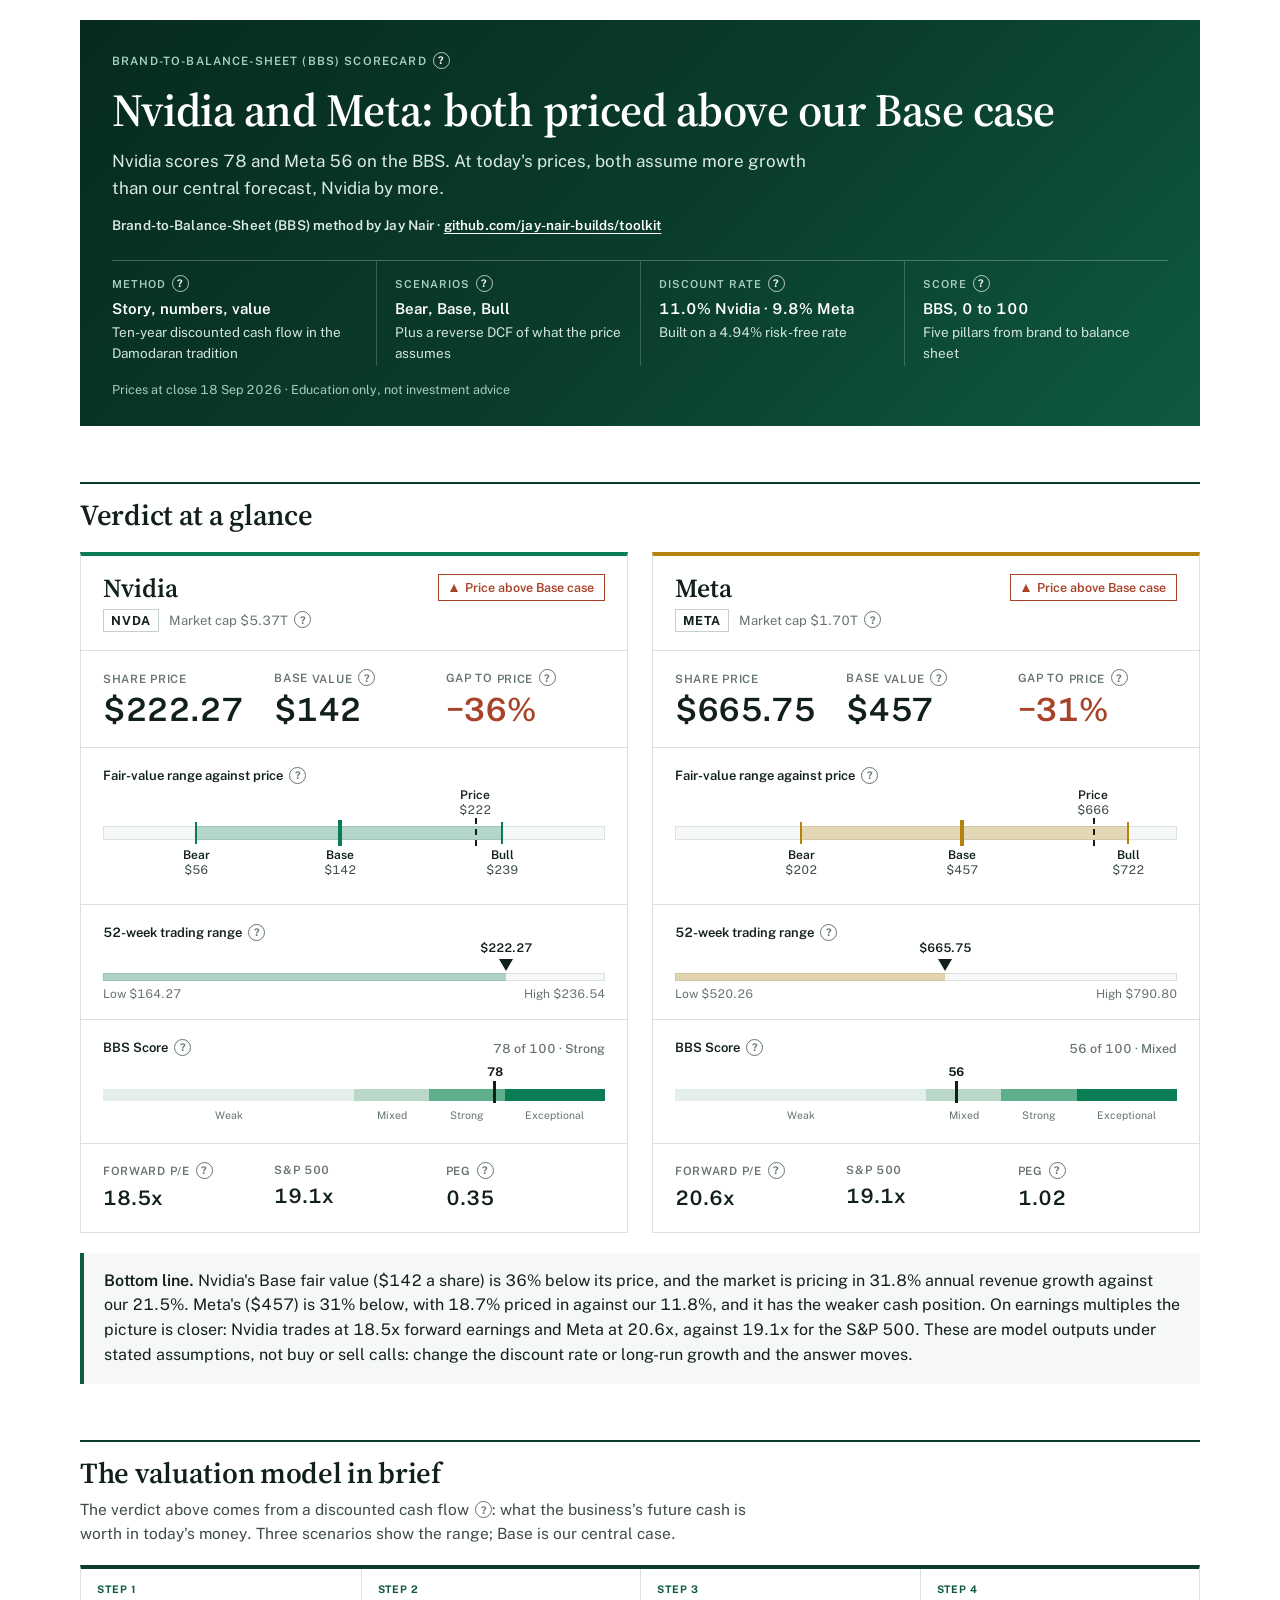
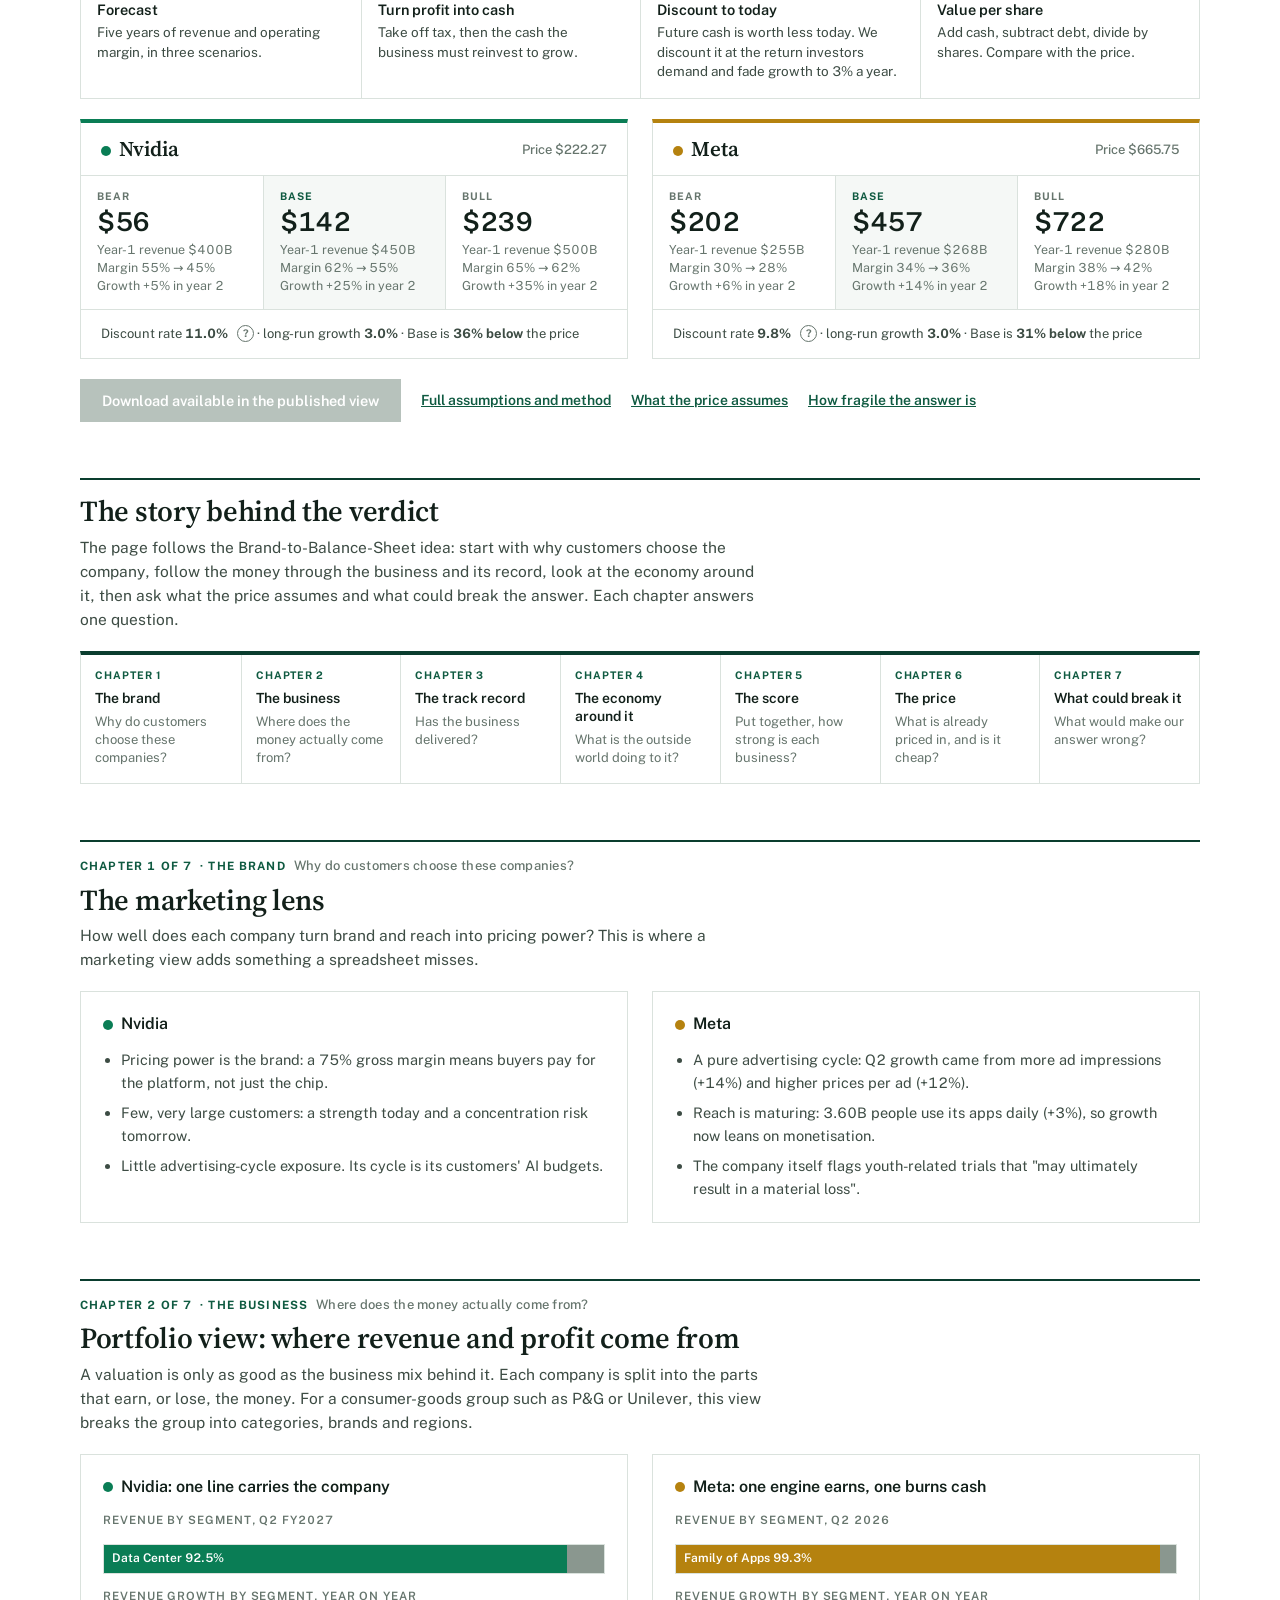
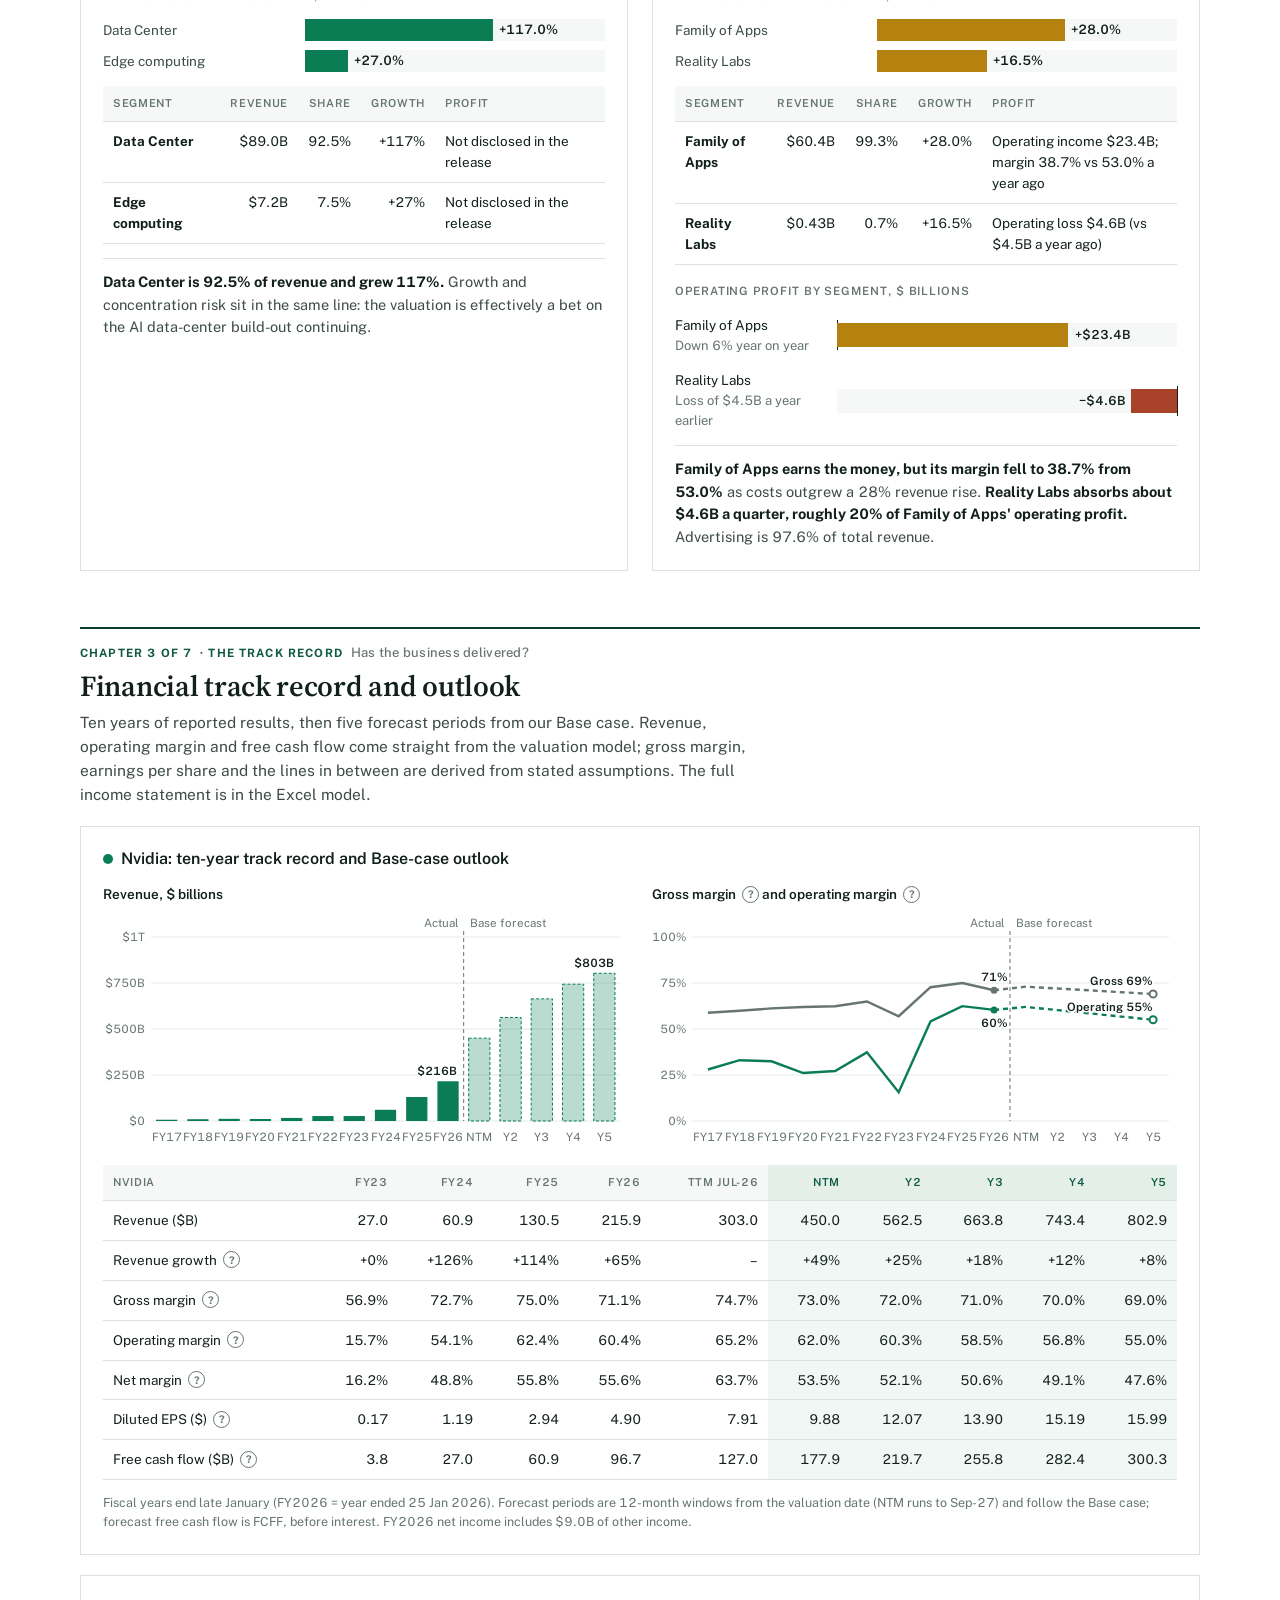
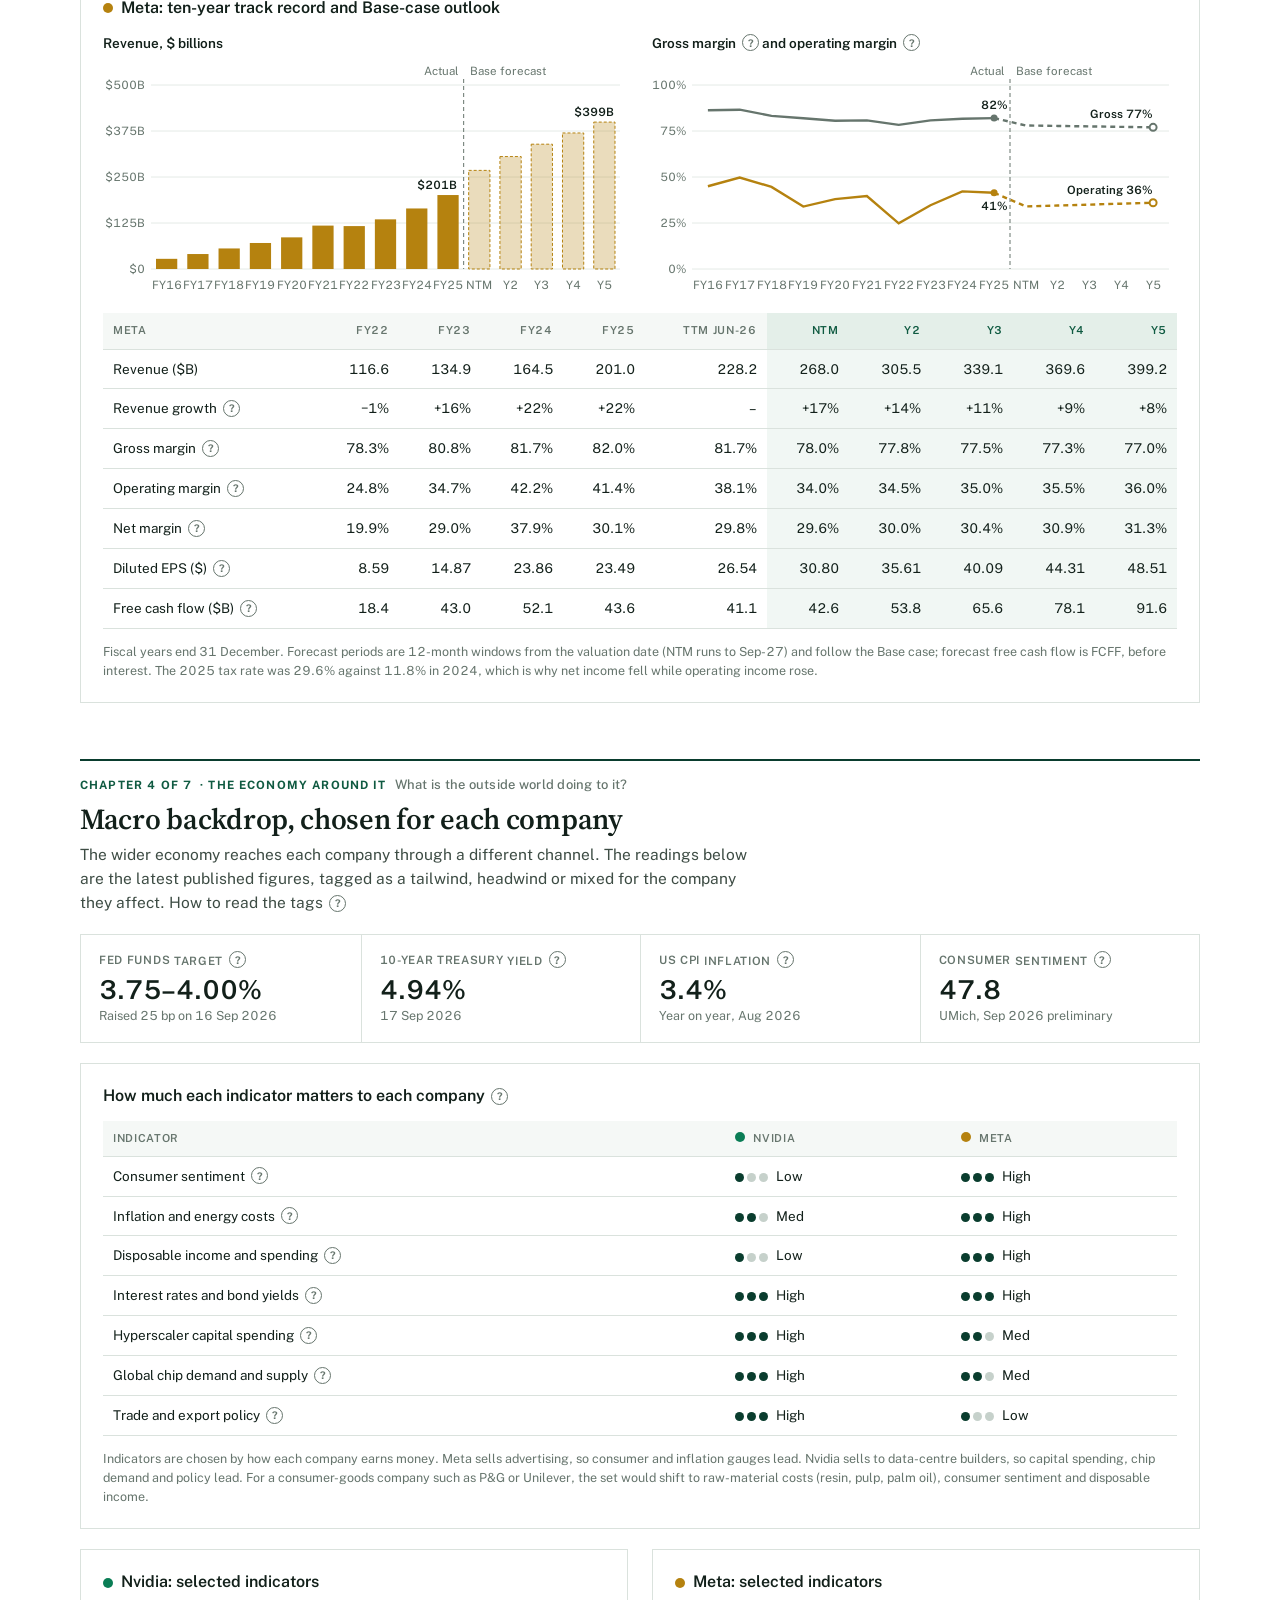
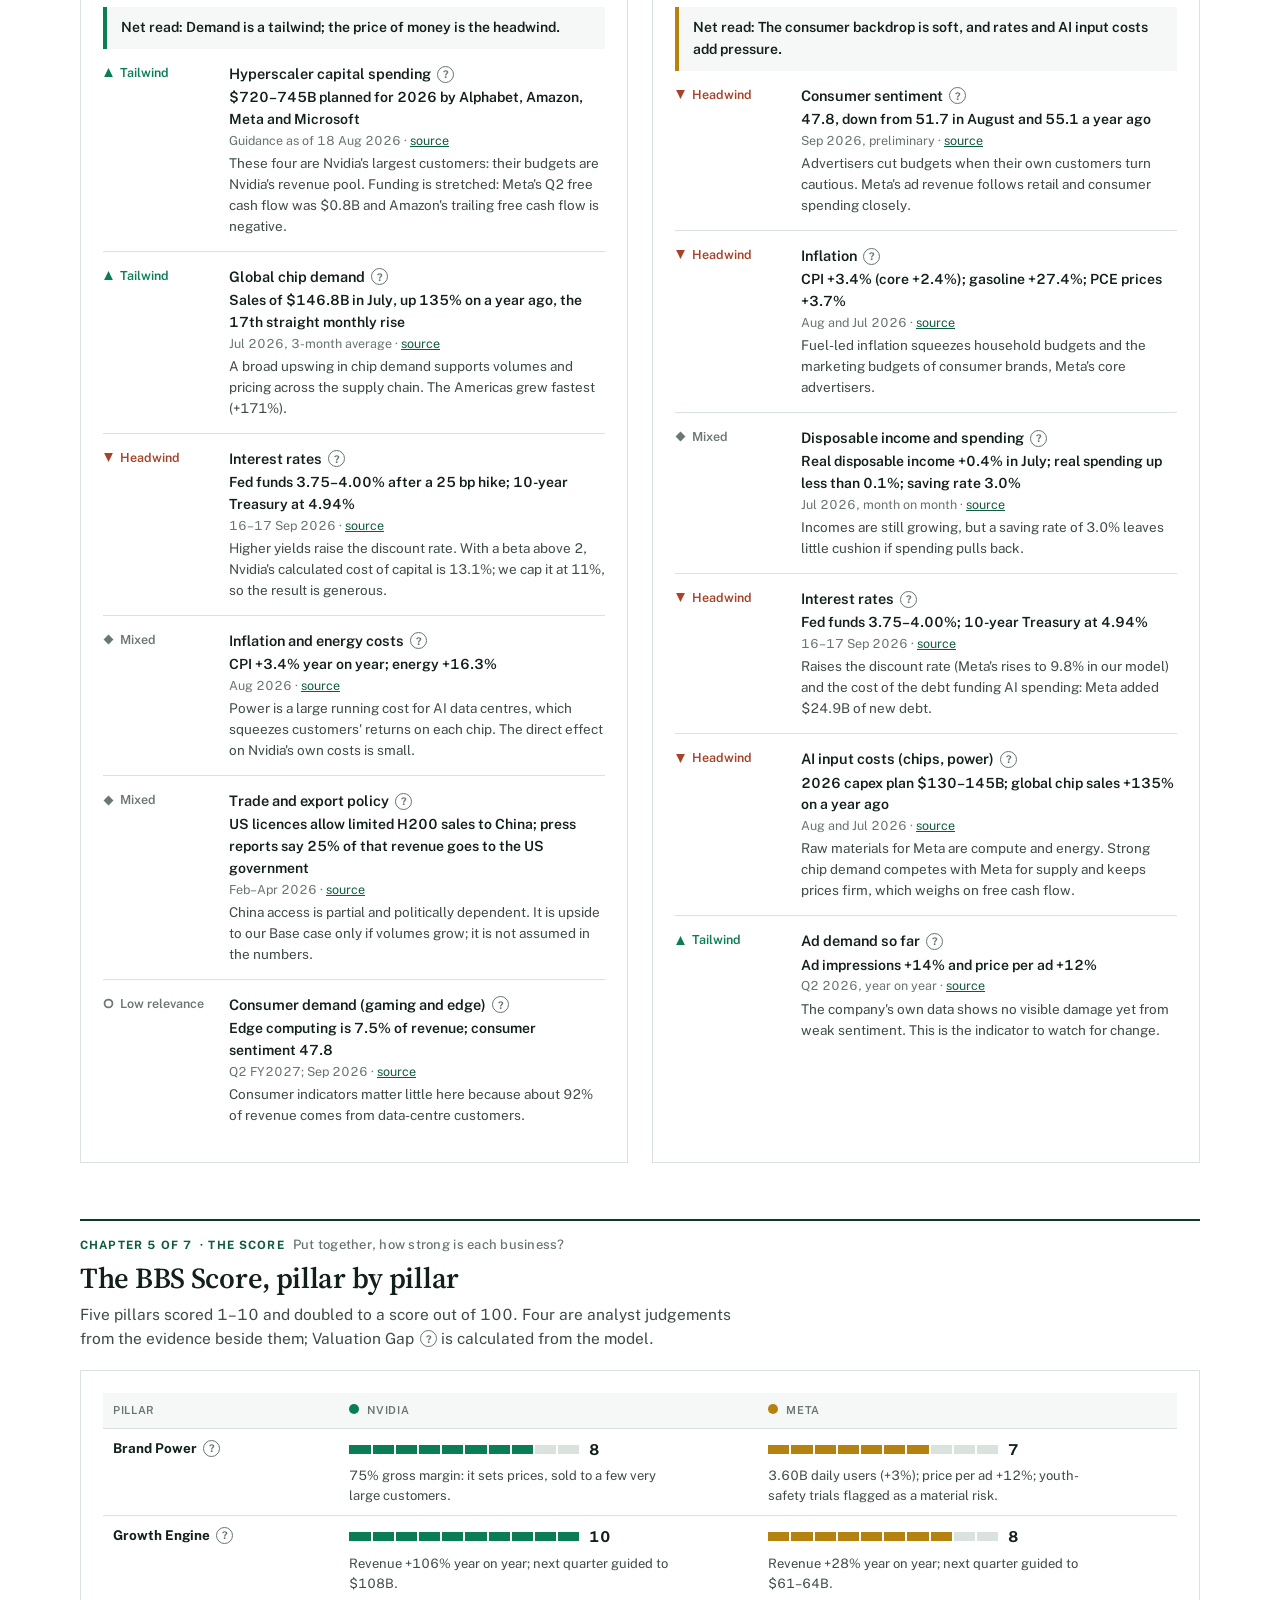
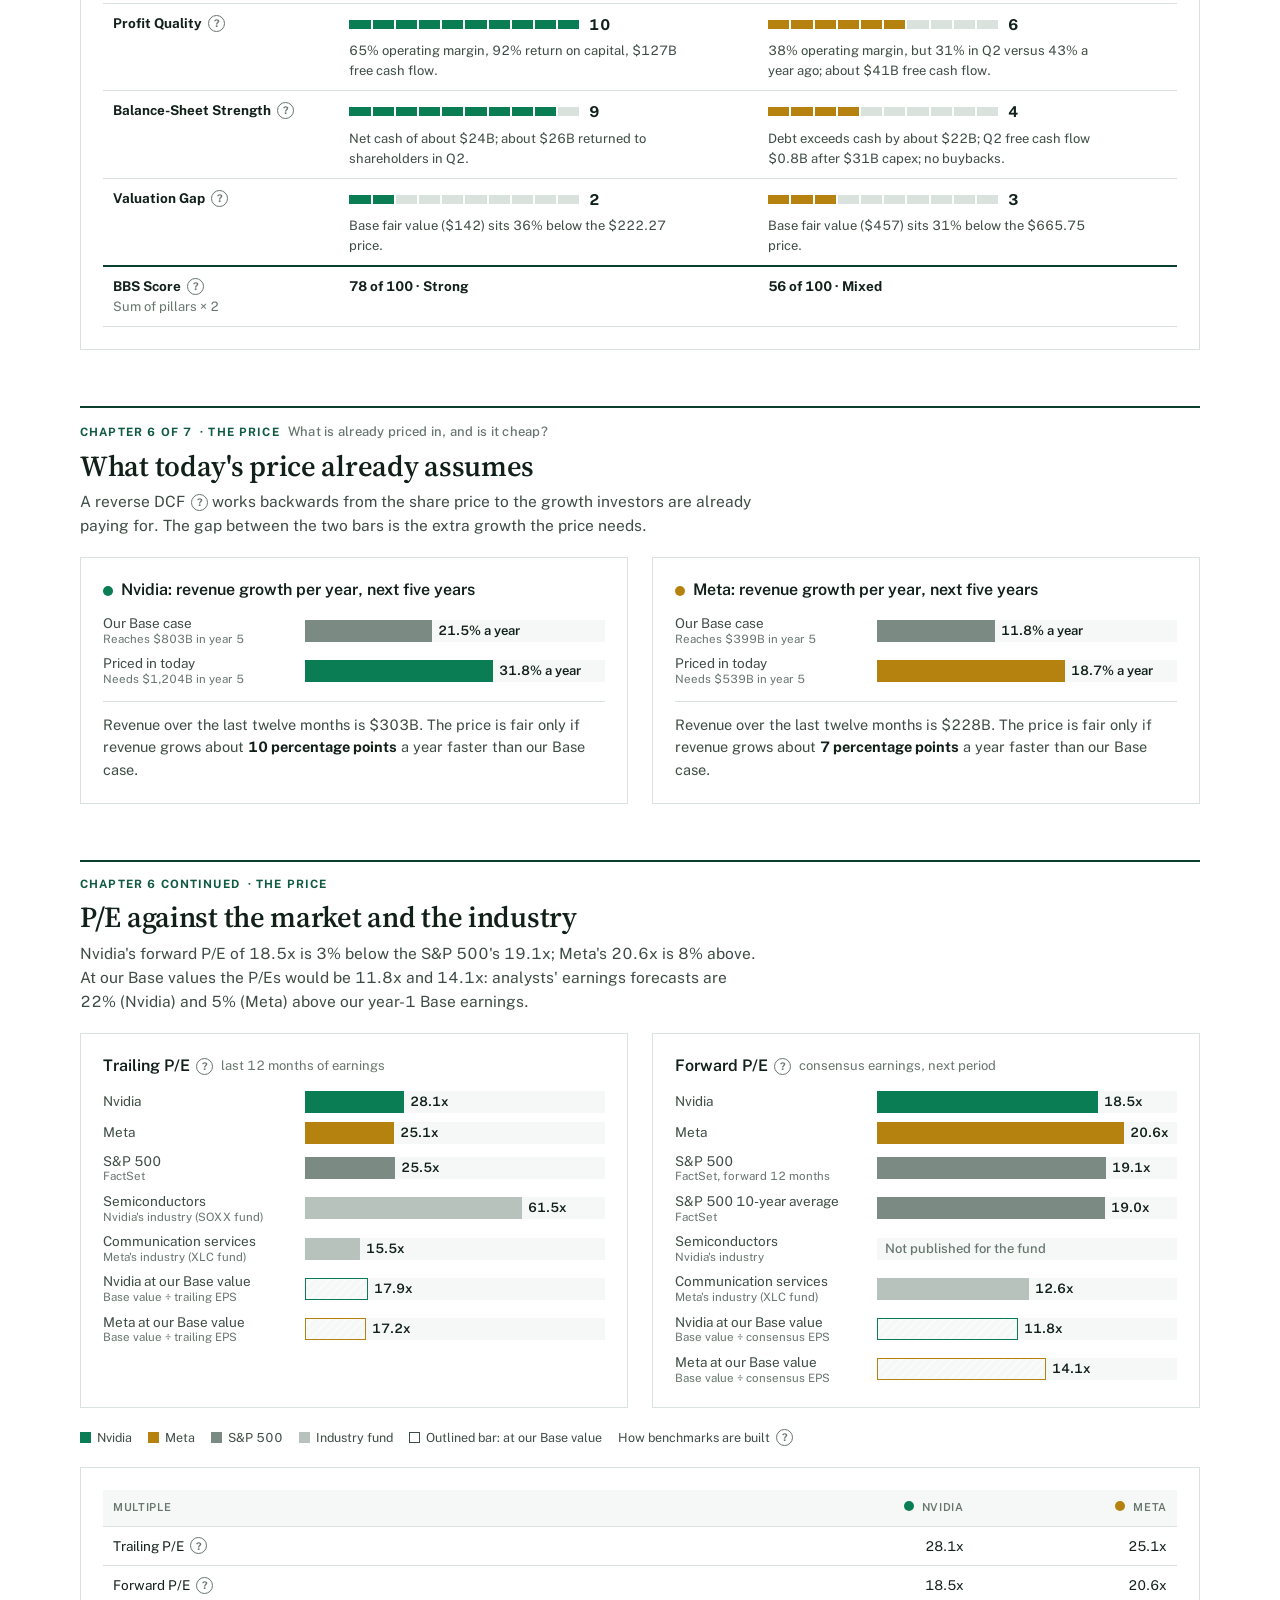
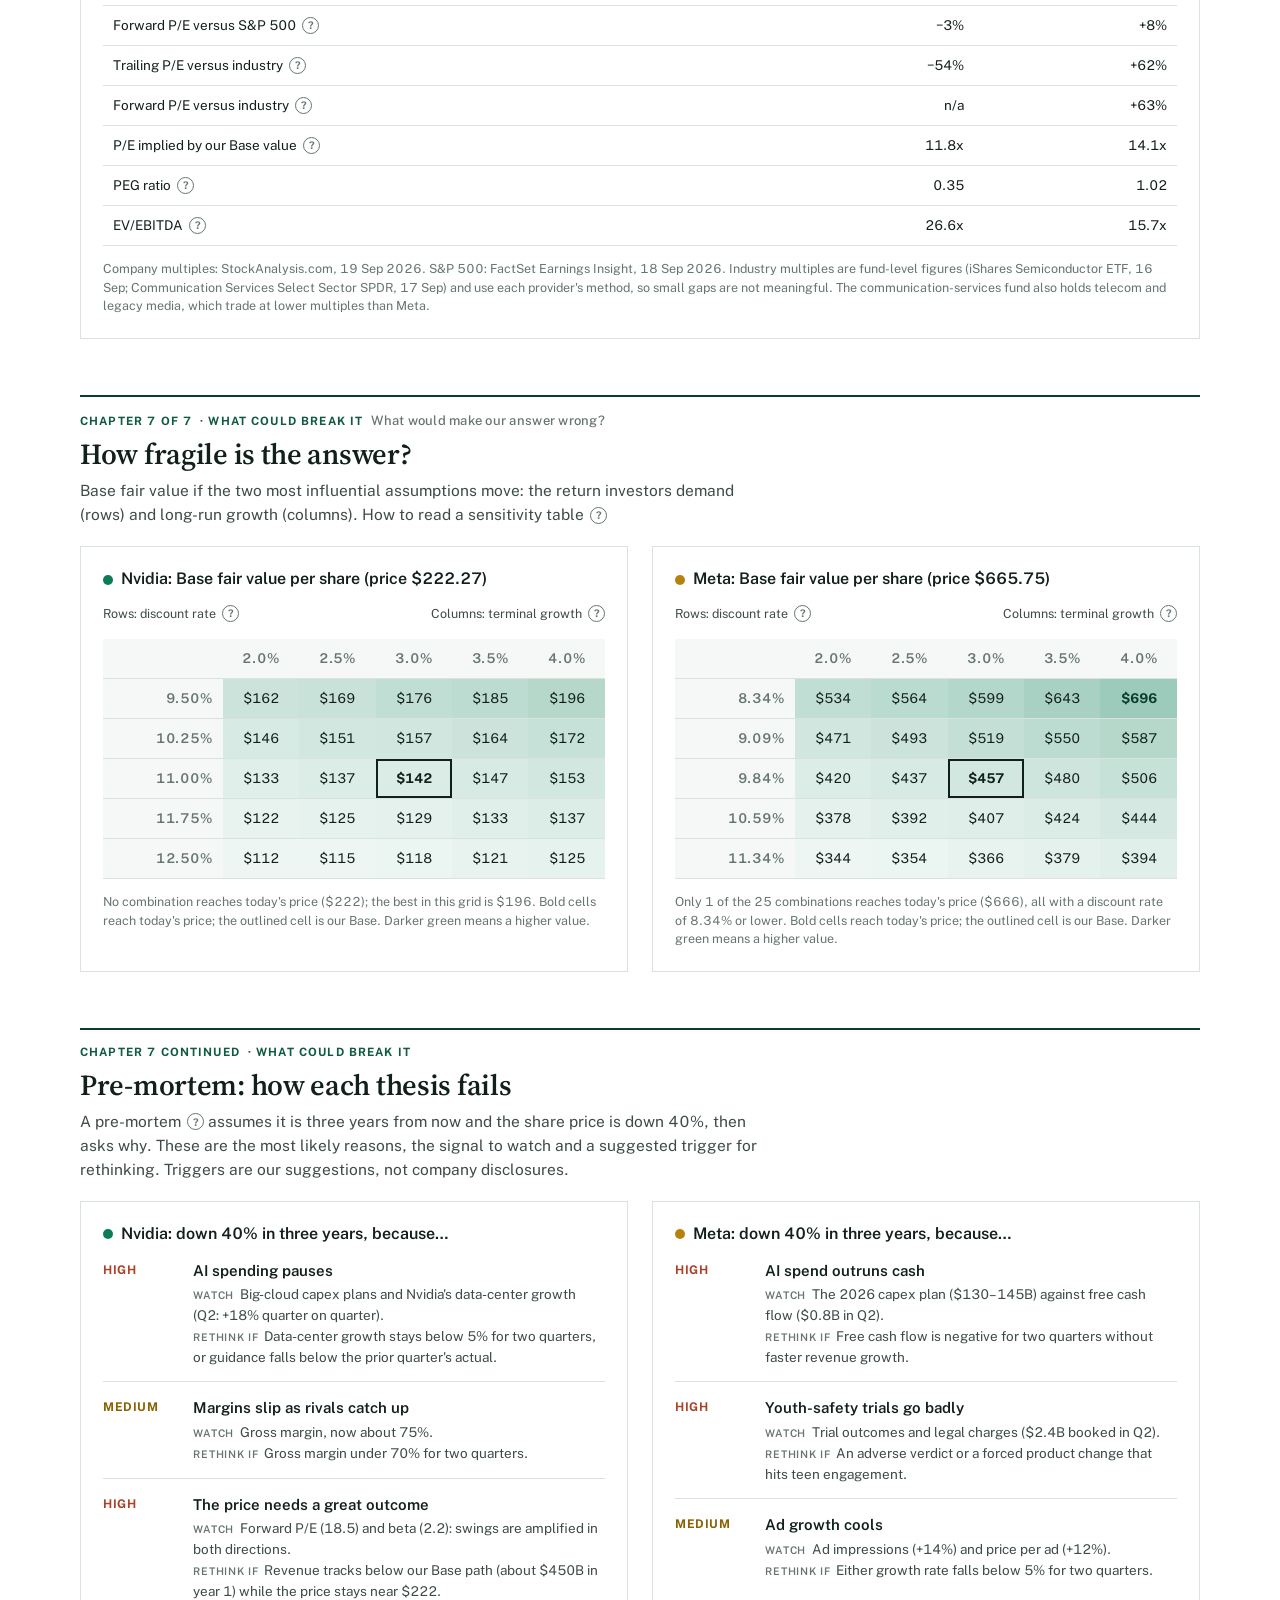
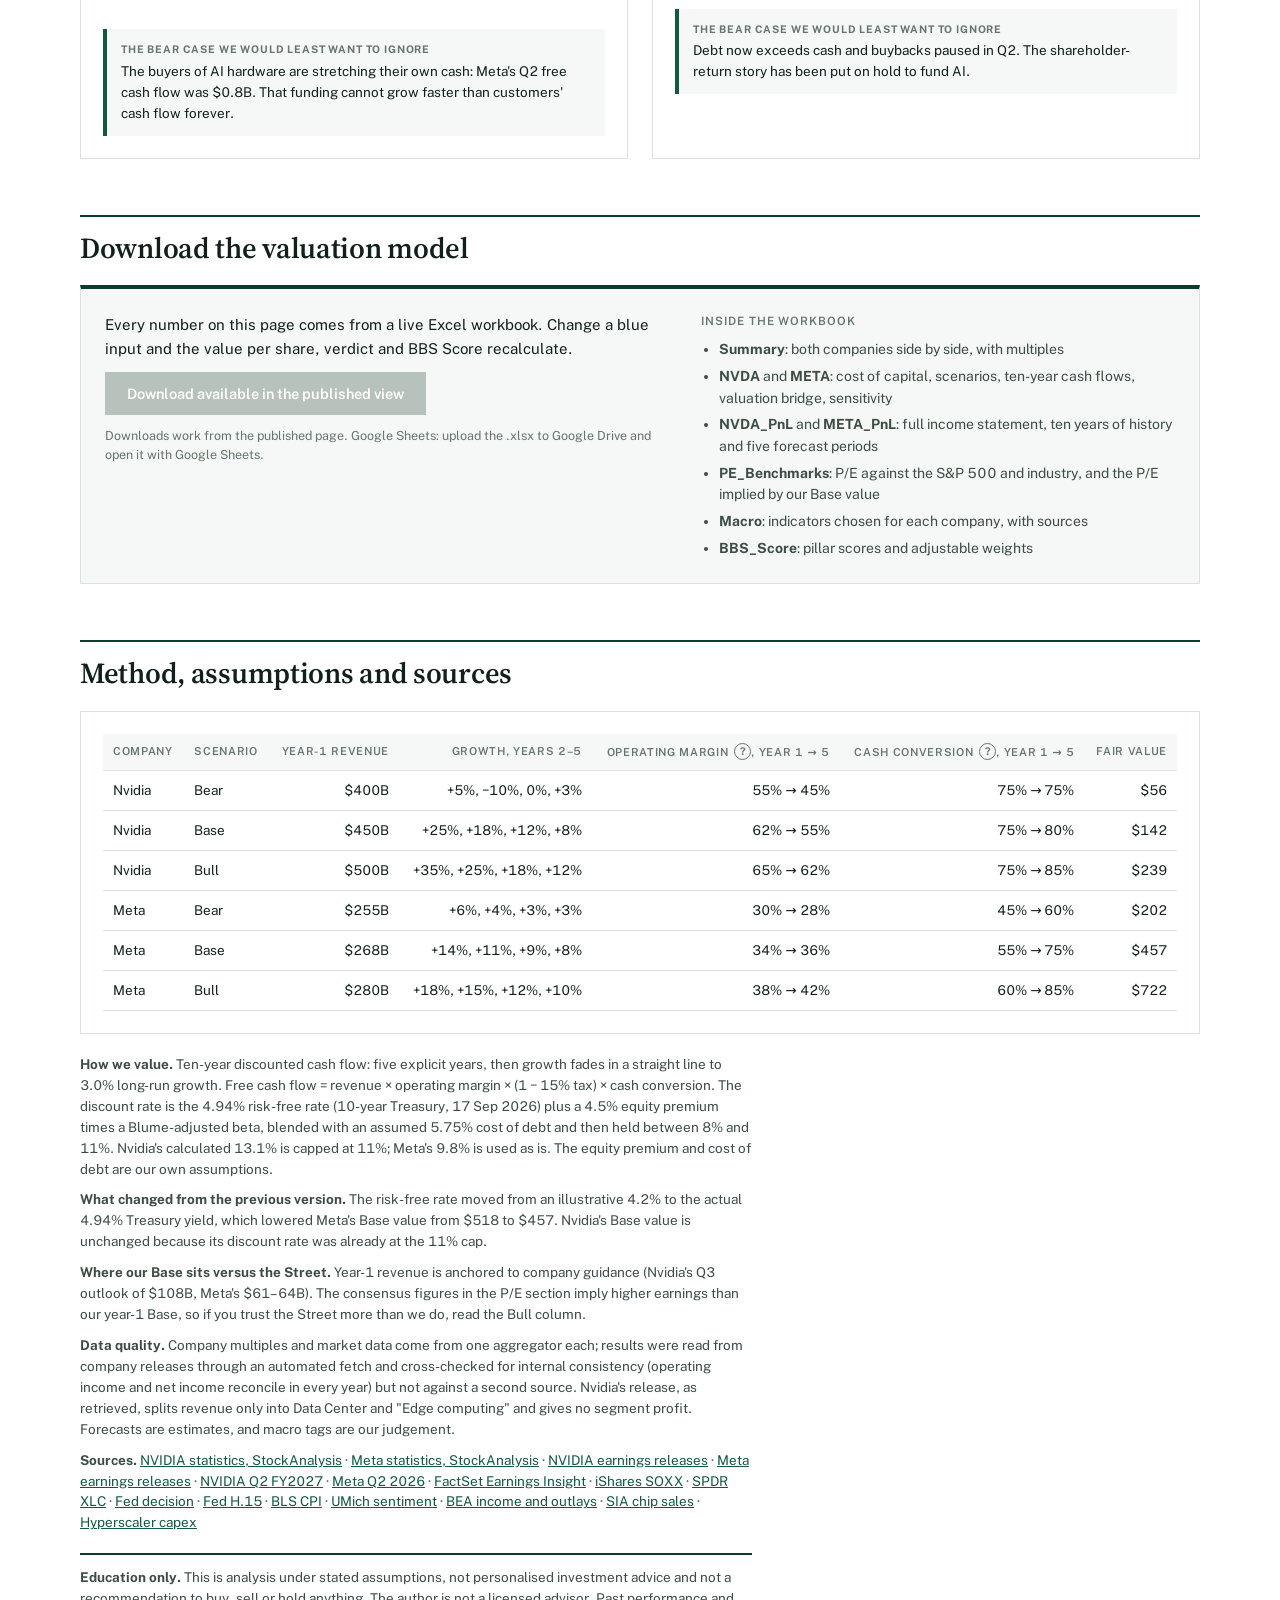
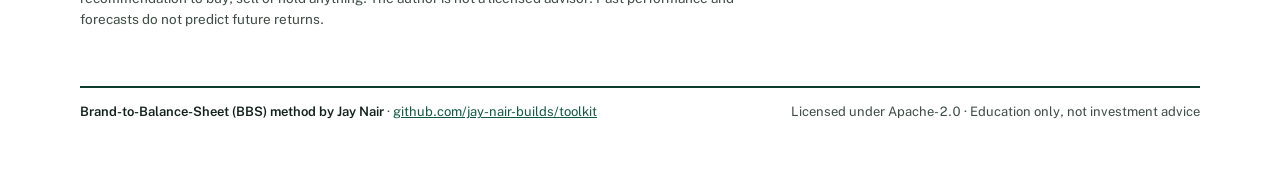
==== commit 6ba60806: "Add files via upload" ====
--- a/investing/stock-etf-analysis/examples/nvda-vs-meta-scorecard.html
+++ b/investing/stock-etf-analysis/examples/nvda-vs-meta-scorecard.html
@@ -83,6 +83,11 @@
 .vact a{color:var(--deep2);font-weight:600;font-size:14px}
 @media(max-width:900px){.vsteps{grid-template-columns:repeat(2,minmax(0,1fr))}.vsteps>div+div{border-left:0}.vsteps>div{border-top:1px solid var(--rule)}.vsteps>div:nth-child(-n+2){border-top:0}.vsteps>div:nth-child(even){border-left:1px solid var(--rule)}}
 @media(max-width:480px){.vscen .fv{font-size:21px}.vscen>div{padding:12px 10px}}
+.byline{font-size:13.5px;color:#DCEBE4;font-weight:600;letter-spacing:.01em}
+.byline a{color:#fff;text-underline-offset:3px}
+.pagefoot{border-top:2px solid var(--deep);padding-top:14px;display:flex;justify-content:space-between;gap:8px 24px;flex-wrap:wrap;font-size:13px;color:var(--ink2)}
+.pagefoot b{font-weight:600;color:var(--ink)}
+.pagefoot a{color:var(--deep2)}
 /* sections */
 .sec{display:flex;flex-direction:column;gap:20px}
 .hd{display:flex;flex-direction:column;gap:6px;padding-top:14px;border-top:2px solid var(--deep)}
@@ -272,7 +277,7 @@
 
 <script>
 const D = {"asof": "18 Sep 2026", "order": ["NVDA", "META"], "terminal": 0.03, "tax": 0.15, "rf": 0.0494, "erp": 0.045, "kd": 0.0575, "bottom": "<b>Bottom line.</b> Nvidia's Base fair value ($142 a share) is 36% below its price, and the market is pricing in 31.8% annual revenue growth against our 21.5%. Meta's ($457) is 31% below, with 18.7% priced in against our 11.8%, and it has the weaker cash position. On earnings multiples the picture is closer: Nvidia trades at 18.5x forward earnings and Meta at 20.6x, against 19.1x for the S&amp;P 500. These are model outputs under stated assumptions, not buy or sell calls: change the discount rate or long-run growth and the answer moves.", "s": {"NVDA": {"name": "Nvidia", "tk": "NVDA", "cls": "nv", "color": "#0A7D55", "price": 222.27, "mcap": "$5.37T", "low": 164.27, "high": 236.54, "ttm": 302.97, "fv": {"Bear": 55.76354705392177, "Base": 141.6234553854109, "Bull": 238.70364515819676}, "mos": -0.3628314420056198, "axisMax": 300, "wacc": 0.11, "waccCalc": 0.13059165748420187, "sens": {"waccs": [0.095, 0.10250000000000001, 0.11, 0.1175, 0.125], "tgs": [0.02, 0.025, 0.03, 0.035, 0.04], "grid": [[161.9264525583301, 168.5984767546851, 176.29696621201788, 185.2785372455727, 195.8931211943193], [146.13527450045964, 151.28733500101856, 157.15002453613738, 163.8812606690515, 171.68949458323198], [133.01481276715018, 137.06593870515522, 141.6234553854109, 146.7886409563673, 152.69171018031747], [121.94698239400178, 125.18120459482198, 128.78505219002167, 132.8257297967607, 137.38778515920802], [112.49039177542929, 115.10605597048418, 117.99705323870278, 121.20927242561233, 124.7993997521583]]}, "sensNote": "No combination reaches today's price ($222); the best in this grid is $196.", "rdcf": {"base": 0.2152044104052, "implied": 0.31782022146686617, "baseRev": 802.8720000000002, "implRev": 1204.1496497354406}, "bbs": [8, 10, 10, 9, 2], "bbsTotal": 78, "ev": ["75% gross margin: it sets prices, sold to a few very large customers.", "Revenue +106% year on year; next quarter guided to $108B.", "65% operating margin, 92% return on capital, $127B free cash flow.", "Net cash of about $24B; about $26B returned to shareholders in Q2.", "Base fair value ($142) sits 36% below the $222.27 price."], "pm": [["High", "AI spending pauses", "Big-cloud capex plans and Nvidia's data-center growth (Q2: +18% quarter on quarter).", "Data-center growth stays below 5% for two quarters, or guidance falls below the prior quarter's actual."], ["Medium", "Margins slip as rivals catch up", "Gross margin, now about 75%.", "Gross margin under 70% for two quarters."], ["High", "The price needs a great outcome", "Forward P/E (18.5) and beta (2.2): swings are amplified in both directions.", "Revenue tracks below our Base path (about $450B in year 1) while the price stays near $222."]], "ignore": "The buyers of AI hardware are stretching their own cash: Meta's Q2 free cash flow was $0.8B. That funding cannot grow faster than customers' cash flow forever.", "seg": {"title": "one line carries the company", "period": "Q2 FY2027", "parts": [{"name": "Data Center", "rev": "$89.0B", "share": 0.9251559251559252, "growth": "+117%", "g": 1.17, "profit": "Not disclosed in the release"}, {"name": "Edge computing", "rev": "$7.2B", "share": 0.07484407484407485, "growth": "+27%", "g": 0.27, "profit": "Not disclosed in the release"}], "insight": "<b>Data Center is 92.5% of revenue and grew 117%.</b> Growth and concentration risk sit in the same line: the valuation is effectively a bet on the AI data-center build-out continuing."}, "lens": ["Pricing power is the brand: a 75% gross margin means buyers pay for the platform, not just the chip.", "Few, very large customers: a strength today and a concentration risk tomorrow.", "Little advertising-cycle exposure. Its cycle is its customers' AI budgets."], "fin": {"hist": {"short": ["FY17", "FY18", "FY19", "FY20", "FY21", "FY22", "FY23", "FY24", "FY25", "FY26"], "labels": ["FY2017", "FY2018", "FY2019", "FY2020", "FY2021", "FY2022", "FY2023", "FY2024", "FY2025", "FY2026"], "rev": [6.91, 9.714, 11.716, 10.918, 16.675, 26.914, 26.974, 60.922, 130.497, 215.938], "g": [null, 0.4057887120115775, 0.20609429689108505, -0.06811198361215431, 0.5272943762593882, 0.6140329835082459, 0.002229323028906993, 1.2585452658115224, 1.1420340763599355, 0.6547353579009478], "gm": [0.5879884225759768, 0.5993411570928556, 0.6120689655172413, 0.619893753434695, 0.623448275862069, 0.6492903321691313, 0.5692889449099132, 0.7271757329043695, 0.7498869705816992, 0.7106808435754708], "om": [0.27988422575976846, 0.3304508956145769, 0.3246841925571868, 0.2606704524638212, 0.271784107946027, 0.3730772088875678, 0.1565952398606065, 0.5412166376678376, 0.6241752683969747, 0.6038168363141272], "nm": [0.2410998552821997, 0.3136709903232448, 0.35344827586206895, 0.2560908591317091, 0.25979010494752625, 0.3623393029649996, 0.16193371394676356, 0.4884934834706674, 0.5584802715771244, 0.5560253406070261], "eps": [0.06417565485362095, 0.12053006329113924, 0.16564, 0.11310679611650486, 0.17258964143426295, 0.38469428007889545, 0.17423214998005584, 1.1932638331996792, 2.938235768424448, 4.897895080362242], "fcf": [1.496, 2.909, 3.143, 4.272, 4.694, 8.132, 3.808, 27.021, 60.853, 96.676]}, "fwd": {"short": ["NTM", "Y2", "Y3", "Y4", "Y5"], "labels": ["NTM", "Year 2", "Year 3", "Year 4", "Year 5"], "rev": [450.0, 562.5, 663.75, 743.4000000000001, 802.8720000000002], "g": [0.48529557381919, 0.25, 0.17999999999999994, 0.1200000000000001, 0.08000000000000007], "gm": [0.73, 0.72, 0.71, 0.7, 0.69], "om": [0.62, 0.6025, 0.585, 0.5675, 0.55], "nm": [0.5355, 0.520625, 0.50575, 0.49087499999999995, 0.47600000000000003], "eps": [9.879494560179538, 12.066663512223752, 13.901350756939468, 15.187523617395293, 15.985406310862844], "fcf": [177.8625, 219.65361328125, 255.7885078125, 282.3955903125001, 300.27412800000013]}, "ltm": {"label": "TTM Jul-26", "rev": 302.97, "gm": 0.7467439020365053, "om": 0.652140475954715, "nm": 0.6366306895072119, "eps": 7.91, "fcf": 127.006}, "note": "Fiscal years end late January (FY2026 = year ended 25 Jan 2026). Forecast periods are 12-month windows from the valuation date (NTM runs to Sep-27) and follow the Base case; forecast free cash flow is FCFF, before interest. FY2026 net income includes $9.0B of other income."}, "pe": {"t": 28.11, "f": 18.45, "peg": 0.35, "ev": 26.55, "ps": 17.72, "baseImplied": 11.755759894996313, "baseImpliedT": 17.904355927359152, "consVsModel": 0.2194100010037141, "fwdEps": 12.047154471544717, "modelEps": 9.879494560179538}, "macro": {"net": "Demand is a tailwind; the price of money is the headwind.", "items": [{"k": "capex_hyper", "n": "Hyperscaler capital spending", "r": "$720–745B planned for 2026 by Alphabet, Amazon, Meta and Microsoft", "p": "Guidance as of 18 Aug 2026", "d": "tail", "why": "These four are Nvidia's largest customers: their budgets are Nvidia's revenue pool. Funding is stretched: Meta's Q2 free cash flow was $0.8B and Amazon's trailing free cash flow is negative.", "s": "capex", "url": "https://www.tmtfinance.com/intel/2026-hyperscaler-capex-tops-us700bn-analysis"}, {"k": "semisales", "n": "Global chip demand", "r": "Sales of $146.8B in July, up 135% on a year ago, the 17th straight monthly rise", "p": "Jul 2026, 3-month average", "d": "tail", "why": "A broad upswing in chip demand supports volumes and pricing across the supply chain. The Americas grew fastest (+171%).", "s": "sia", "url": "https://www.semiconductors.org/global-semiconductor-sales-increase-6-4-month-to-month-in-july/"}, {"k": "y10", "n": "Interest rates", "r": "Fed funds 3.75–4.00% after a 25 bp hike; 10-year Treasury at 4.94%", "p": "16–17 Sep 2026", "d": "head", "why": "Higher yields raise the discount rate. With a beta above 2, Nvidia's calculated cost of capital is 13.1%; we cap it at 11%, so the result is generous.", "s": "fed", "url": "https://www.advisorperspectives.com/dshort/updates/2026/09/16/feds-interest-rate-decision-september-16-2026"}, {"k": "cpi", "n": "Inflation and energy costs", "r": "CPI +3.4% year on year; energy +16.3%", "p": "Aug 2026", "d": "mix", "why": "Power is a large running cost for AI data centres, which squeezes customers' returns on each chip. The direct effect on Nvidia's own costs is small.", "s": "cpi", "url": "https://www.bls.gov/news.release/cpi.nr0.htm"}, {"k": "export", "n": "Trade and export policy", "r": "US licences allow limited H200 sales to China; press reports say 25% of that revenue goes to the US government", "p": "Feb–Apr 2026", "d": "mix", "why": "China access is partial and politically dependent. It is upside to our Base case only if volumes grow; it is not assumed in the numbers.", "s": "bbg", "url": "https://www.bloomberg.com/news/articles/2026-02-26/nvidia-gets-us-license-for-small-amount-of-h200-exports-to-china"}, {"k": "sentiment", "n": "Consumer demand (gaming and edge)", "r": "Edge computing is 7.5% of revenue; consumer sentiment 47.8", "p": "Q2 FY2027; Sep 2026", "d": "low", "why": "Consumer indicators matter little here because about 92% of revenue comes from data-centre customers.", "s": "umich", "url": "https://www.academic-capital.com/2026/09/september-2026-university-of-michigan.html"}]}, "as": {"Bear": {"r1": 400, "g": "+5%, −10%, 0%, +3%", "m": "55% → 45%", "f": "75% → 75%"}, "Base": {"r1": 450, "g": "+25%, +18%, +12%, +8%", "m": "62% → 55%", "f": "75% → 80%"}, "Bull": {"r1": 500, "g": "+35%, +25%, +18%, +12%", "m": "65% → 62%", "f": "75% → 85%"}}}, "META": {"name": "Meta", "tk": "META", "cls": "mt", "color": "#B5820F", "price": 665.75, "mcap": "$1.70T", "low": 520.26, "high": 790.8, "ttm": 228.25, "fv": {"Bear": 201.50359312753812, "Base": 456.84317778275476, "Bull": 722.4617840048696}, "mos": -0.3137916969091179, "axisMax": 800, "wacc": 0.09836609428798447, "waccCalc": 0.09836609428798447, "sens": {"waccs": [0.08336609428798447, 0.09086609428798448, 0.09836609428798447, 0.10586609428798446, 0.11336609428798447], "tgs": [0.02, 0.025, 0.03, 0.035, 0.04], "grid": [[533.6253199241423, 563.7264364073641, 599.4680474564395, 642.5994656783375, 695.6767687971949], [470.7692469545233, 493.1839985965767, 519.2813837153241, 550.0501863461346, 586.8679697492078], [420.12219530773285, 437.23139387281117, 456.84317778275476, 479.5499581778552, 506.14714458214695], [378.4772454734435, 391.80221636674725, 406.8835675005737, 424.09306627472836, 443.91536590798836], [343.658321765858, 354.21094801890416, 366.0293917896325, 379.3559423351219, 394.49893829382614]]}, "sensNote": "Only 1 of the 25 combinations reaches today's price ($666), all with a discount rate of 8.34% or lower.", "rdcf": {"base": 0.1183053904166127, "implied": 0.18730788006099597, "baseRev": 399.22053984000013, "implRev": 538.551868669113}, "bbs": [7, 8, 6, 4, 3], "bbsTotal": 56, "ev": ["3.60B daily users (+3%); price per ad +12%; youth-safety trials flagged as a material risk.", "Revenue +28% year on year; next quarter guided to $61–64B.", "38% operating margin, but 31% in Q2 versus 43% a year ago; about $41B free cash flow.", "Debt exceeds cash by about $22B; Q2 free cash flow $0.8B after $31B capex; no buybacks.", "Base fair value ($457) sits 31% below the $665.75 price."], "pm": [["High", "AI spend outruns cash", "The 2026 capex plan ($130–145B) against free cash flow ($0.8B in Q2).", "Free cash flow is negative for two quarters without faster revenue growth."], ["High", "Youth-safety trials go badly", "Trial outcomes and legal charges ($2.4B booked in Q2).", "An adverse verdict or a forced product change that hits teen engagement."], ["Medium", "Ad growth cools", "Ad impressions (+14%) and price per ad (+12%).", "Either growth rate falls below 5% for two quarters."]], "ignore": "Debt now exceeds cash and buybacks paused in Q2. The shareholder-return story has been put on hold to fund AI.", "seg": {"title": "one engine earns, one burns cash", "period": "Q2 2026", "parts": [{"name": "Family of Apps", "rev": "$60.4B", "share": 0.9929113008009736, "growth": "+28.0%", "g": 0.28, "profit": "Operating income $23.4B; margin 38.7% vs 53.0% a year ago"}, {"name": "Reality Labs", "rev": "$0.43B", "share": 0.007088699199026331, "growth": "+16.5%", "g": 0.165, "profit": "Operating loss $4.6B (vs $4.5B a year ago)"}], "profitBars": [{"name": "Family of Apps", "v": 23.394, "label": "+$23.4B", "sub": "Down 6% year on year"}, {"name": "Reality Labs", "v": -4.619, "label": "−$4.6B", "sub": "Loss of $4.5B a year earlier"}], "insight": "<b>Family of Apps earns the money, but its margin fell to 38.7% from 53.0%</b> as costs outgrew a 28% revenue rise. <b>Reality Labs absorbs about $4.6B a quarter, roughly 20% of Family of Apps' operating profit.</b> Advertising is 97.6% of total revenue."}, "lens": ["A pure advertising cycle: Q2 growth came from more ad impressions (+14%) and higher prices per ad (+12%).", "Reach is maturing: 3.60B people use its apps daily (+3%), so growth now leans on monetisation.", "The company itself flags youth-related trials that \"may ultimately result in a material loss\"."], "fin": {"hist": {"short": ["FY16", "FY17", "FY18", "FY19", "FY20", "FY21", "FY22", "FY23", "FY24", "FY25"], "labels": ["FY2016", "FY2017", "FY2018", "FY2019", "FY2020", "FY2021", "FY2022", "FY2023", "FY2024", "FY2025"], "rev": [27.638, 40.653, 55.838, 70.697, 85.965, 117.929, 116.609, 134.902, 164.501, 200.966], "g": [null, 0.4709096171937188, 0.37352716896661997, 0.26610910132884413, 0.21596390228722573, 0.3718257430349561, -0.011193175554782941, 0.15687468377226454, 0.21941112807816054, 0.22167038498246217], "gm": [0.8629061437151747, 0.8658401593978304, 0.8324617643898421, 0.8193699874110641, 0.8058279532367824, 0.8079437627725157, 0.7834729737841848, 0.8075714222176098, 0.8166515705071702, 0.8199944269179861], "om": [0.4496345611115131, 0.4969620938184144, 0.4461656936136681, 0.3392788944368219, 0.3800500203571221, 0.39645040660058173, 0.24821411726367604, 0.3465552771641636, 0.42176035404040096, 0.41437855159579234], "nm": [0.36967219046240685, 0.39195139350109465, 0.39600272216053584, 0.2614679547929898, 0.3390449601582039, 0.3338449405998525, 0.19895548371051977, 0.28982520644616094, 0.3790858414234564, 0.3008369574952977], "eps": [3.492991452991453, 5.390392422192152, 7.570010270455324, 6.427329624478443, 10.092105263157896, 13.770549143057012, 8.586232420429312, 14.871814378090528, 23.856159143075747, 23.487956487956488], "fcf": [11.617, 17.483, 15.359, 20.656, 23.028, 38.439, 18.439, 43.01, 52.103, 43.585]}, "fwd": {"short": ["NTM", "Y2", "Y3", "Y4", "Y5"], "labels": ["NTM", "Year 2", "Year 3", "Year 4", "Year 5"], "rev": [268.0, 305.52000000000004, 339.1272000000001, 369.6486480000001, 399.2205398400001], "g": [0.17415115005476456, 0.14000000000000012, 0.1100000000000001, 0.09000000000000008, 0.08000000000000007], "gm": [0.78, 0.7775000000000001, 0.775, 0.7725, 0.77], "om": [0.34, 0.34500000000000003, 0.35, 0.355, 0.36], "nm": [0.29579999999999995, 0.30005000000000004, 0.3043, 0.30854999999999994, 0.31279999999999997], "eps": [30.798135198135196, 35.61432634032635, 40.09184419580421, 44.31044690769231, 48.514446333314694], "fcf": [42.598600000000005, 53.75624400000002, 65.57872230000001, 78.0790356738, 91.62111389328004]}, "ltm": {"label": "TTM Jun-26", "rev": 228.247, "gm": 0.817474052232888, "om": 0.3808418073402936, "nm": 0.2983522236874964, "eps": 26.54, "fcf": 41.07}, "note": "Fiscal years end 31 December. Forecast periods are 12-month windows from the valuation date (NTM runs to Sep-27) and follow the Base case; forecast free cash flow is FCFF, before interest. The 2025 tax rate was 29.6% against 11.8% in 2024, which is why net income fell while operating income rose."}, "pe": {"t": 25.09, "f": 20.57, "peg": 1.02, "ev": 15.67, "ps": 7.43, "baseImplied": 14.115304794579446, "baseImpliedT": 17.21338273484381, "consVsModel": 0.050878392150494944, "fwdEps": 32.36509479824988, "modelEps": 30.798135198135196}, "macro": {"net": "The consumer backdrop is soft, and rates and AI input costs add pressure.", "items": [{"k": "sentiment", "n": "Consumer sentiment", "r": "47.8, down from 51.7 in August and 55.1 a year ago", "p": "Sep 2026, preliminary", "d": "head", "why": "Advertisers cut budgets when their own customers turn cautious. Meta's ad revenue follows retail and consumer spending closely.", "s": "umich", "url": "https://www.academic-capital.com/2026/09/september-2026-university-of-michigan.html"}, {"k": "cpi", "n": "Inflation", "r": "CPI +3.4% (core +2.4%); gasoline +27.4%; PCE prices +3.7%", "p": "Aug and Jul 2026", "d": "head", "why": "Fuel-led inflation squeezes household budgets and the marketing budgets of consumer brands, Meta's core advertisers.", "s": "cpi", "url": "https://www.bls.gov/news.release/cpi.nr0.htm"}, {"k": "rdi", "n": "Disposable income and spending", "r": "Real disposable income +0.4% in July; real spending up less than 0.1%; saving rate 3.0%", "p": "Jul 2026, month on month", "d": "mix", "why": "Incomes are still growing, but a saving rate of 3.0% leaves little cushion if spending pulls back.", "s": "bea", "url": "https://www.bea.gov/news/2026/personal-income-and-outlays-july-2026"}, {"k": "y10", "n": "Interest rates", "r": "Fed funds 3.75–4.00%; 10-year Treasury at 4.94%", "p": "16–17 Sep 2026", "d": "head", "why": "Raises the discount rate (Meta's rises to 9.8% in our model) and the cost of the debt funding AI spending: Meta added $24.9B of new debt.", "s": "fed", "url": "https://www.advisorperspectives.com/dshort/updates/2026/09/16/feds-interest-rate-decision-september-16-2026"}, {"k": "aicost", "n": "AI input costs (chips, power)", "r": "2026 capex plan $130–145B; global chip sales +135% on a year ago", "p": "Aug and Jul 2026", "d": "head", "why": "Raw materials for Meta are compute and energy. Strong chip demand competes with Meta for supply and keeps prices firm, which weighs on free cash flow.", "s": "capex", "url": "https://www.tmtfinance.com/intel/2026-hyperscaler-capex-tops-us700bn-analysis"}, {"k": "adcheck", "n": "Ad demand so far", "r": "Ad impressions +14% and price per ad +12%", "p": "Q2 2026, year on year", "d": "tail", "why": "The company's own data shows no visible damage yet from weak sentiment. This is the indicator to watch for change.", "s": "meta_q2", "url": "https://investor.atmeta.com/investor-news/press-release-details/2026/Meta-Reports-Second-Quarter-2026-Results/default.aspx"}]}, "as": {"Bear": {"r1": 255, "g": "+6%, +4%, +3%, +3%", "m": "30% → 28%", "f": "45% → 60%"}, "Base": {"r1": 268, "g": "+14%, +11%, +9%, +8%", "m": "34% → 36%", "f": "55% → 75%"}, "Bull": {"r1": 280, "g": "+18%, +15%, +12%, +10%", "m": "38% → 42%", "f": "60% → 85%"}}}}, "bench": {"sp_f": 19.1, "sp_f10": 19.0, "sp_t": 25.5, "semi_t": 61.52, "comm_t": 15.5, "comm_f": 12.63}, "macroBackdrop": [{"k": "fedfunds", "label": "Fed funds target", "value": "3.75–4.00%", "sub": "Raised 25 bp on 16 Sep 2026"}, {"k": "y10", "label": "10-year Treasury yield", "value": "4.94%", "sub": "17 Sep 2026"}, {"k": "cpi", "label": "US CPI inflation", "value": "3.4%", "sub": "Year on year, Aug 2026"}, {"k": "sentiment", "label": "Consumer sentiment", "value": "47.8", "sub": "UMich, Sep 2026 preliminary"}], "relevance": [["Consumer sentiment", "sentiment", "Low", "High"], ["Inflation and energy costs", "cpi", "Med", "High"], ["Disposable income and spending", "rdi", "Low", "High"], ["Interest rates and bond yields", "y10", "High", "High"], ["Hyperscaler capital spending", "capex_hyper", "High", "Med"], ["Global chip demand and supply", "semisales", "High", "Med"], ["Trade and export policy", "export", "High", "Low"]], "gloss": {"bbs": {"t": "Brand-to-Balance-Sheet (BBS) Score", "d": "A 0–100 score that connects the strength of the brand and business to the strength of the financials and the price.", "h": "Five pillars are scored 1–10, weighted equally, then summed and multiplied by 2. Bands: 80+ Exceptional, 65–79 Strong, 50–64 Mixed, under 50 Weak."}, "brand": {"t": "Brand Power", "d": "How much pricing power and loyalty the company has.", "h": "Scored 1–10 from evidence such as gross margin, customer concentration, user engagement and price trends."}, "growth": {"t": "Growth Engine", "d": "How fast revenue is growing and how durable the drivers are.", "h": "Scored 1–10 from recent growth, company guidance and the strength of the drivers behind it."}, "profitq": {"t": "Profit Quality", "d": "How much of each sales dollar becomes operating profit and cash, and how well capital is used.", "h": "Scored 1–10 from operating margin, return on capital and free cash flow."}, "balance": {"t": "Balance-Sheet Strength", "d": "Whether the company can fund itself: cash against debt, and cash generated after investment.", "h": "Scored 1–10 from net cash or debt, free cash flow after capital spending, and shareholder returns."}, "valgap": {"t": "Valuation Gap", "d": "How far today's price sits from our Base fair value.", "h": "Score = 6 + 10 × margin of safety, rounded and held between 1 and 10. A score of 6 means fairly priced; below 6 means the price is above Base."}, "dcf": {"t": "Discounted cash flow (DCF)", "d": "A way to value a business as the cash it will generate in future, converted into today's money.", "h": "Forecast 10 years of free cash flow, discount each at the cost of capital, add a terminal value, add cash, subtract debt, divide by shares."}, "fcff": {"t": "Free cash flow to the firm (FCFF)", "d": "Cash the business generates after tax and reinvestment, before paying lenders or owners.", "h": "Revenue × operating margin × (1 − tax rate) × cash conversion."}, "cashconv": {"t": "Cash conversion", "d": "The share of after-tax operating profit that turns into free cash after reinvestment.", "h": "FCFF ÷ after-tax operating profit. Lower means more cash is being reinvested in capacity."}, "wacc": {"t": "Cost of capital (WACC)", "d": "The return investors demand for funding the company. It is the rate used to discount future cash.", "h": "Equity share × cost of equity + debt share × after-tax cost of debt. We hold it between 8% and 11%."}, "coe": {"t": "Cost of equity", "d": "The return shareholders require.", "h": "Risk-free rate + adjusted beta × equity risk premium."}, "beta": {"t": "Beta", "d": "How much the stock tends to move compared with the market. Above 1 means bigger swings.", "h": "Five-year measure from a data provider, then adjusted: 0.67 × raw beta + 0.33 (the Blume adjustment)."}, "rf": {"t": "Risk-free rate", "d": "The return on a safe government bond. It is the starting point for all required returns.", "h": "We use the 10-year US Treasury yield: 4.94% on 17 Sep 2026."}, "erp": {"t": "Equity risk premium", "d": "The extra return investors demand from stocks over safe bonds.", "h": "An analyst assumption: 4.5%."}, "tg": {"t": "Terminal growth", "d": "The steady growth rate assumed forever after year 10.", "h": "Set at 3.0%, at or below the risk-free rate so the company never outgrows the economy."}, "tv": {"t": "Terminal value", "d": "The value of all cash flows beyond year 10.", "h": "Year-10 FCFF × (1 + g) ÷ (WACC − g), then discounted back to today."}, "fair": {"t": "Fair value per share", "d": "What one share is worth if a given scenario plays out.", "h": "(Present value of cash flows + cash − debt) ÷ shares outstanding."}, "scen": {"t": "Bear, Base and Bull scenarios", "d": "Three versions of the company's future: cautious, central and optimistic.", "h": "Each scenario sets year-1 revenue, growth for years 2–5, operating margin and cash conversion. Base is our central case."}, "gap": {"t": "Gap to price (margin of safety)", "d": "How far Base fair value is from the market price. Negative means the price is above Base.", "h": "Base fair value ÷ share price − 1."}, "reverse": {"t": "Reverse DCF", "d": "Works backwards from the price to find the growth the market is already assuming.", "h": "Scales the Base growth rates for years 2–5 until the DCF value equals today's price."}, "cagr": {"t": "Revenue growth per year (CAGR)", "d": "The steady annual growth rate that turns starting revenue into ending revenue.", "h": "(Ending revenue ÷ starting revenue)^(1 ÷ years) − 1. Here: latest twelve months to year 5."}, "range52": {"t": "52-week range", "d": "The lowest and highest trading prices over the last year.", "h": "Taken from market data. The marker shows where today's price sits within it."}, "mcap": {"t": "Market capitalisation", "d": "The market value of all shares.", "h": "Share price × shares outstanding."}, "pe_t": {"t": "Trailing P/E", "d": "Price paid per dollar of the last twelve months' earnings.", "h": "Share price ÷ diluted earnings per share, last twelve months."}, "pe_f": {"t": "Forward P/E", "d": "Price paid per dollar of expected earnings.", "h": "Share price ÷ analysts' consensus earnings per share for the next period."}, "peg": {"t": "PEG ratio", "d": "P/E adjusted for growth. Below 1 suggests the price is low relative to expected growth.", "h": "Forward P/E ÷ expected annual earnings growth (%)."}, "evebitda": {"t": "EV/EBITDA", "d": "What the whole business (equity plus net debt) costs per dollar of operating cash earnings.", "h": "Enterprise value ÷ earnings before interest, tax, depreciation and amortisation."}, "bench": {"t": "Benchmarks", "d": "Reference points for judging a P/E: the S&P 500 (the broad market) and the company's industry.", "h": "S&P 500: FactSet. Industry: fund-level P/E from the iShares Semiconductor ETF and the Communication Services Select Sector SPDR. Methods differ, so treat them as guides."}, "impliedpe": {"t": "P/E implied by our Base value", "d": "The P/E you would pay at our Base fair value instead of today's price.", "h": "Base fair value ÷ consensus forward EPS."}, "gm": {"t": "Gross margin", "d": "Share of revenue left after the direct cost of delivering the product.", "h": "(Revenue − cost of revenue) ÷ revenue."}, "om": {"t": "Operating margin", "d": "Share of revenue left as profit after all operating costs.", "h": "Operating income ÷ revenue."}, "nm": {"t": "Net margin", "d": "Share of revenue that becomes net profit for shareholders.", "h": "Net income ÷ revenue."}, "eps": {"t": "Earnings per share (EPS)", "d": "Net profit attributable to each share.", "h": "Net income ÷ diluted shares. Nvidia's history is adjusted for stock splits."}, "fcf": {"t": "Free cash flow", "d": "Cash from operations left after capital spending.", "h": "Operating cash flow − capital expenditure."}, "capex": {"t": "Capital expenditure", "d": "Money spent on long-lived assets such as data centres and equipment.", "h": "As reported in the cash flow statement."}, "netcash": {"t": "Net cash", "d": "Cash minus debt. Negative means debt exceeds cash.", "h": "Cash and equivalents − total debt."}, "sens": {"t": "Sensitivity table", "d": "Shows how Base fair value changes when the two most influential assumptions move.", "h": "Each cell re-runs the DCF with a different cost of capital (rows) and terminal growth (columns)."}, "premortem": {"t": "Pre-mortem", "d": "An exercise: assume the share price is down 40% in three years, then ask why.", "h": "We list the most likely causes, the signal to watch and the level that would change our mind."}, "segments": {"t": "Segments", "d": "How the company's revenue and profit split across its business lines.", "h": "From the latest quarterly earnings release."}, "cpi": {"t": "Consumer price index (CPI)", "d": "Measures the change in prices households pay. Core CPI excludes food and energy.", "h": "US Bureau of Labor Statistics, year-on-year change."}, "fedfunds": {"t": "Fed funds target rate", "d": "The US central bank's policy interest rate. It anchors borrowing costs across the economy.", "h": "Set by the Federal Open Market Committee. A hike raises borrowing costs and lowers what future cash is worth today."}, "y10": {"t": "10-year Treasury yield", "d": "The return on 10-year US government bonds, the base for pricing long-term assets.", "h": "Federal Reserve H.15 daily series."}, "sentiment": {"t": "Consumer sentiment", "d": "A survey of how confident US households feel about their finances and the economy.", "h": "University of Michigan Surveys of Consumers, index scaled so 100 is the 1966 level."}, "rdi": {"t": "Real disposable income", "d": "Household income after tax and inflation. It shows spending power.", "h": "US Bureau of Economic Analysis, month-on-month change."}, "saving": {"t": "Personal saving rate", "d": "The share of disposable income that households save.", "h": "Bureau of Economic Analysis. A low rate means a thin cushion."}, "capex_hyper": {"t": "Hyperscaler capex", "d": "Capital spending by the largest cloud and AI buyers (Alphabet, Amazon, Meta, Microsoft).", "h": "Sum of company guidance for 2026."}, "semisales": {"t": "Global semiconductor sales", "d": "Worldwide monthly chip sales, a read on industry demand.", "h": "Semiconductor Industry Association, three-month moving average."}, "export": {"t": "Trade and export policy", "d": "Government rules on which chips can be sold to which countries, and any tariffs or revenue-sharing conditions.", "h": "Tracked from US licensing decisions and press reports; not modelled in our numbers."}, "aicost": {"t": "AI input costs", "d": "What it costs to build and run AI: chips, memory, power and data-centre construction. For Meta these are the raw materials.", "h": "Read from Meta's capex guidance and industry chip-sales data."}, "adcheck": {"t": "Ad impressions and price per ad", "d": "The two drivers of advertising revenue: how many ads are shown and what each sells for.", "h": "Reported by Meta each quarter as year-on-year changes."}, "dir": {"t": "Tailwind, headwind, mixed", "d": "Our read on whether the current reading helps or hurts this company's outlook.", "h": "Judgement based on the indicator's link to revenue, costs or the discount rate. Low relevance means it barely affects the company."}, "relevance": {"t": "Relevance", "d": "How strongly each indicator drives this company's results.", "h": "High: moves revenue or valuation directly. Med: works through costs or customers. Low: minor link."}, "taxrate": {"t": "Tax rate", "d": "The rate applied to operating profit in the model.", "h": "15% blended assumption, applied to all years."}, "pillar": {"t": "Pillar score", "d": "A 1–10 score for one part of the BBS framework.", "h": "Analyst judgement from the evidence listed beside it, except Valuation Gap, which is formula-driven."}, "method": {"t": "Story to numbers to value", "d": "The order of the analysis: write the business story, turn it into explicit forecasts, then value it.", "h": "This follows the approach taught by Aswath Damodaran."}, "asof": {"t": "As-of date", "d": "Prices are closing prices on 18 Sep 2026. Company data comes from the latest earnings releases.", "h": "Macro readings carry their own dates."}}, "sources": [["NVIDIA statistics, StockAnalysis", "https://stockanalysis.com/stocks/nvda/statistics/"], ["Meta statistics, StockAnalysis", "https://stockanalysis.com/stocks/meta/statistics/"], ["NVIDIA earnings releases", "https://nvidianews.nvidia.com/news/nvidia-announces-financial-results-for-fourth-quarter-and-fiscal-2026"], ["Meta earnings releases", "https://investor.atmeta.com/investor-news/press-release-details/2026/Meta-Reports-Fourth-Quarter-and-Full-Year-2025-Results/default.aspx"], ["NVIDIA Q2 FY2027", "https://investor.nvidia.com/news/press-release-details/2026/NVIDIA-Announces-Financial-Results-for-Second-Quarter-Fiscal-2027/default.aspx"], ["Meta Q2 2026", "https://investor.atmeta.com/investor-news/press-release-details/2026/Meta-Reports-Second-Quarter-2026-Results/default.aspx"], ["FactSet Earnings Insight", "https://advantage.factset.com/hubfs/Website/Resources%20Section/Research%20Desk/Earnings%20Insight/EarningsInsight_091826.pdf"], ["iShares SOXX", "https://www.ishares.com/us/products/239705/ishares-phlx-semiconductor-etf"], ["SPDR XLC", "https://www.ssga.com/us/en/intermediary/etfs/state-street-communication-services-select-sector-spdr-etf-xlc"], ["Fed decision", "https://www.advisorperspectives.com/dshort/updates/2026/09/16/feds-interest-rate-decision-september-16-2026"], ["Fed H.15", "https://www.federalreserve.gov/releases/h15/"], ["BLS CPI", "https://www.bls.gov/news.release/cpi.nr0.htm"], ["UMich sentiment", "https://www.academic-capital.com/2026/09/september-2026-university-of-michigan.html"], ["BEA income and outlays", "https://www.bea.gov/news/2026/personal-income-and-outlays-july-2026"], ["SIA chip sales", "https://www.semiconductors.org/global-semiconductor-sales-increase-6-4-month-to-month-in-july/"], ["Hyperscaler capex", "https://www.tmtfinance.com/intel/2026-hyperscaler-capex-tops-us700bn-analysis"]]};
-const XLSX_B64 = "UEsDBBQACAgIALBdM10AAAAAAAAAAAAAAAAPAAAAeGwvd29ya2Jvb2sueG1sjZTbTuMwEIbv9yki35ckPYS2IkU9pAIJWERZuEROMiHeOnZku7Rlte++E6dlswVFe9HG9vj7Z8Yez8XlruDOGyjNpAiJf+YRB0QiUyZeQ/LjcdkZEkcbKlLKpYCQ7EGTy8m3i61U61jKtYO80CHJjSnHrquTHAqqz2QJAi2ZVAU1OFWvri4V0FTnAKbgbtfzAregTJBaYaz+R0NmGUtgIZNNAcLUIgo4NRi9zlmpyeQiYxye6oQcWpZ3tMCw55QnxJ18hH2vnJgm6025xN0hySjXgInmcvs9/gmJwYwo58RJqQF/5PWPW/6RkAZ3ohtcrBaeGGz1X3s1tYpXUrF3KQzlq0RJzkNi1ObgDQM1LPnKsqoO6pHG+ri4e2YilduQ4BXtG+OtHT6z1OR4gUFv2D+uXQF7zU1Ihv6oSxxD44fqoEIy8BDLmNLGOrEqFDN5A/RXzTAht5GRvbPj1xH2QB+i6eI2qkLFtesUPds6MWh6Y5rFHCNWY4YGdZ32KsUmvdoUBVX7Bt5twfun+N3TYtpgey3s4Cv25V7cNPh+Cx+c8rfRY9P3oIU9/4o98R208MNT/j56meHrzPHs1rohct4iMvoUBMVaa8DDFtj3TunZbPWySqSChsKoTcG31XQsISz1BN8eM6AQmMuNwPLzq3pUkN3KFDWmWEkH+8fDPMwXwA3FAj3zPM/qws7caGO/hzbCJY4/tRLOYgV187B9hDgbxULy6zzoBvNh0O10p36v4/vRoDPr9QedZbRc4quZL+aj5W/sKVZ1jL95Hb82ChvkA2SrPb7rXUiiXQJ8WueK2+p/G5p77AeTP1BLBwiYjmdIawIAAGwFAABQSwMEFAAICAgAsF0zXQAAAAAAAAAAAAAAABMAAAB4bC90aGVtZS90aGVtZTEueG1szVfBctsgEL33KxjuCZIsObIndg5JPT10pjNN+gEIIYkGIQ3QpP77IrAlFDmu0zqd+oBhebxdHuxiX9/8rDl4olKxRqxgeBlAQAVpcibKFfz2sLlIIVAaixzzRtAV3FIFb9YfrvFSV7SmwCwXaolXsNK6XSKkiDFjddm0VJi5opE11mYoS5RL/Gxoa46iIJijGjMBd+vlKeubomCE3jXkR02FdiSScqxN6KpirYJA4NrE+MUCwUMXIFzvQ/3IabdOdQbC5T2x8fsrLDZ/DLsvJcvslkvwhPkKBvYD0foa9QCup7jCfna4HSB/jCa4sIgXV3nPFzm+KY5SSmjY81kAJsTsYuo7LtIw23N6INedcpMgCeIx3uOfTfCLLMuSxQg/G/DxBJ8G8xhHI3w84JNp/JmZmY/wyYCfT7W+WszjMd6CKs7E48ET7E+mhxQN/3QQnhp4uj/wAYW8m+PWC/3aParx90ZuDMAerrmkAuhtSwtMDO4W15lkGIKWaVJtcM341gQJAamwVFSbK9I5x0uKvVXORNQLE3rhrGbimGfOjOvzeR6cIV8QK0/tDxjn93rL6WdlA1MNZ/nGGO3Awnr528p0oWXsZ9zIX1RKPPTVjrZUoG1Ut6MjvKYiMKGdLfFSe+ysVD7hrAOeSjq7Oo00dIXlRNYwOcaKPBXMdQW4q+DhPHIugCKY07w/Xs04/UqJBtyevrattG3Wtc7LSOK/kFtVOKc7vcPTpEl/r4zHupidT3CfNj6D4sGfKY6mOcPFeASeTYhJlJjsxa0piSbZTbdujVMlSggwL82jTrTbVyuVvsOqcluzqbR/WsTAFyVxF/z5CGdpeB5C9FIAWhRGz1csw9DMOZKDs+cHo0ORZeXmPy2A8YkFMH5LqYr3pWqcTot3ydLo6A78LG2xrkDXmDvHJOHuqe7S7KHZ56Z7ELr8vHA1qEvSndEkaph63jqqf19NB5nTE8/ujYLO3knQ5ICeyRnkRNP8QqOfH2jyH2BvWf8CUEsHCDuh3wr0AgAAAg0AAFBLAwQUAAgICACwXTNdAAAAAAAAAAAAAAAAEAAAAHhsL2NvbW1lbnRzMy54bWzVV21v0zAQ/s6vOEUCdWJN0mrdSmk6dUMFJJAQ7eDzLbkupo4dbKcv/[base64]/6zP2CNkiMXegGbZpoPVoapEShL2xIzIXe1sV8aguqgK3mPbI4xR5VZWDJr8iZzp+PVVKHcWWF9hnIKsdSWoDeEOeXQD/vn48CVXvhXYwn2iB9CPz869CeAHh4dtERH1sEtSlQxQZVcTdG/+q/RM6xjw18sPoLTBxbfCzSOTGP8vXbx19AdoLVFljuW0MZIz9pF2gu7O0IDN3NYsGLawuwg1qpUdtdlcS2McDvYCZIJV+3FfdVCZ0YJGZTwuXYF7/ze4KQxzZbV8x8u5NhiCZ1BfUW35LB5gC9aDnDyrbCOkgolRLAhcZfyXuDHF15Cpwfdve2EjdxOQCdDsyL3OFr9loXo97wZgRF21V0aIubmCHJZWMBbXTgI/eHzxkyOXgEjkCIT3KmhgkIVtkDJ7qTeQCJsrIsSKhNsTKjlQmlKKOWkO62yrJsYsSb1OFYt19E1yrgoH7kEvk6vryFl4S3Bb4iBL6XWhtklEGPemEHLjdOf7gUd6FLAyuRyKT0oocZMWm6invxozM5azpq3mh/iOdGKoyssxCQlWA0vMNf29ReUBcsUGe750FBtBKFgNhgCcSclbXUp1SrkRnB3yKtXAx+ukD8wolKuw63/d/KHUf2ZdJjZyU9QSwcIHUb3vLgCAABFDgAAUEsDBBQACAgIALBdM10AAAAAAAAAAAAAAAANAAAAeGwvc3R5bGVzLnhtbO1dW5PaNhR+76/weJPOdqZZG5uL3QUyG7J0+tLJNJuZzpQ+GCzAE9uitkkgv76She8SC2bZeMkxD8bn6Fz86Ug6soXov914rvQFBaGD/YHculFlCfkzbDv+YiB/ehi/MWQpjCzftlzso4G8RaH8dvhTP4y2Lvq4RCiSiAY/HMjLKFr9pijhbIk8K7zBK+QTzhwHnhWRy2ChhKsAWXZIhTxX0VS1q3iW48vDvr/[base64]/JhbT7/rBdkc7FJ4M2UxOXe6T0IrC2La1zuECIXcemXixG/BY6LTFUXSeDKdWf03mitfve/fj+jmMtC8UntEYPFncca4zBtRafSA1OcWCTdCsdI+SEJNmOtcC+5X5aDeS55YZITknv8Vc/IQ77LppHxEzgLJb0HOEV9QZHEfbIl0SGOsI0p1+I+Rly3Y80d/t7nvqgqUTpZl5Ntfz4guYOxPfdV6Zpd2GtVu52jKmSuGtghHdxkQLpznUWvodKBT8EOEKzKE49Y/[base64]/exFjdp4PsA4AdhxgXQDsOMB6AFhD+rCL7vnP1pFdNGpGhpoGqB2KmnocapCcVUYCHYLtu6NWa/yM32M0HbKz5WiXF2idDDUTUDsUtS6gVgO1HqDW0KnU5aFmQKzVQM0E1E4bQ1tHPrf9gWHrqQBbHdhakOeelntAsNVKdAG2w9uoBrCdCBt0bXXaKKBWZ0AA1E4dD9oA26Gw9QC1Jj35eK6XyC/wGfhRvwh4csCe4617fgoKg0Cdp0SAWh3UYOis9XANHn/XQQ2aaJ05AcTaiQtjDlmrkMfih4PNaGp229glHvl0DdrnwajpMBY82VQK1q3Ves0CC9eOfjgE7XN/rwbL/Zq69PvCmmdjfyzVXMgMgOzY7gzWEJ0KGyxYq4MajJ11UIM87dQZATz2rvW2AKKtzqwdMo/DGihAdnSUna9xXtKL9vyMALqzw1MOWH57KmyQ3zbqhdQFoKbsNnLKbc+abeok56gS3TJ4IP9JdyB3c8BN144bOT67UqoCI+x5VlK+1SkI6EIB6R/131SoWxDqcoXWQYD82TaV6RVk2vtkCraMglyPJ/[base64]/pGg4kGXfvj1I2olum6afE62m3tVRtf5vtHWKOaIPKA+iDh6PE4ppf5bSfp1JftDmuH/UEsHCGUpIEr/BQAA1WYAAFBLAwQUAAgICACwXTNdAAAAAAAAAAAAAAAAGAAAAHhsL3dvcmtzaGVldHMvc2hlZXQxLnhtbL2Z32+jOBDH3++vQLxvwM7vKslq273entTdri7dW+neXDDFqsGc7SRt//obG0LoGlB1anhoC2OY+cx3yJhMVx+fMu7tqVRM5GsfjULfo3kkYpY/rP0fd9cfFr6nNMljwkVO1/4zVf7HzW+rg5CPKqVUe+AgV2s/1bq4CAIVpTQjaiQKmsNKImRGNJzKh0AVkpLY3pTxAIfhLMgIy/3Sw4V8iw+RJCyin0W0y2iuSyeScqIBX6WsUEdvT/Gb/MWSHCDVI08D8XO5UvtDE8dfxiIplEj0KBJZheZmuQyWr/J8kvj/eUJTSHXPTKXw0VkWvSXLjMjHXfEBfBeg1D3jTD/bhP3Nyvr/Lr2EcU3lVxFDkRPCFYW1gjzQLdU/Cruu78R3MByXg80qqG7erGIG9TBknqTJ2r9EF5d4YS6xV/zN6EE1jj2VisM1AO44UUd/1viHZPENy+lr61/icCX4F1ADHtS1r+WuWviHgmxHg2QPKTDe0ETXd2tyv6WcRprGzftud5pDlO1zdi947SCmCdlxbRggnJBH+x6Q135uBOXgUhQmxBXlfO1/Qr4XmWv/BP+zie+9CJFtI8JBJhSGjfNv9vZfrUbQG/IsdlaXatV8tu6FeDQm4zc0ZbJZGIELYj6HFYXvEbDu6YnmdF7e6ql/bUlgra6Ycdw8Ptbm2j4zUOxKCVDhJ4t1uvYXo9l8OVvMp7VKUJMv1CgO0GB9gUoczyvtRSnyDd1TDldbmKYNvJe5Ba+Cb1YgqLK/jbScFMoUr3Ia7ZQWWUVVlidlcUzz1rA2ZkaegBH+stz+VfrZlMcIXboZG2XeNxyuwuGWcAiHthRlmmWzIZpsVlIcPGkRy7ClInUkK/V8NJ46DOXlPfLb8E52kLSJd2k0sWHhZgXW/SZcBXtDCD8AVZPhPrJ3x8IWCzewUDvWeFCsscWyz8wrismgFBNLMWmIg9vFmQ6KNa3EOWGN27FmPVh4PFq8O9nMIZu0k82HJps7ZNN2ssXQZAuHbNZOthyabOmQzdvJUDjo82/CtXYH1NvV358DOf1h0SHQsE0dYadyyw6wYds66urraNjGjtzOjjq2Y9TX28fTUfj+cG5/Rx2bMurr8GeQbdZVvr5+fgaOuVu+jp0Z9fXzM5C53Rx1bM6or5+fgWzZUTs8bPPGoVu7jpcE3NfOz7LjYeSWr+M9Afe19PPAuV0ddbwq4L62fh64sQvX8baAh+31eOKSdWzTuK/Xn0e2ll7fsVXjYXs97ur1eNhej91ej7u+Off1+rNs1dht9/jXrTpoDB8KyXJ9W9hBqpdSYibApyncgzOXqy1bquvRiJDsReSa8Cuaayobg5Q9lZpF7kJQThm/EvnAIDC3w7twZAZNssy8PNGisCOKe6FBFXuY2nmguWCK0AKhEI9nGIcTqEoihG5fCuqp5q7wClJQuWUv1H6DUY2xnZ12VmMfVJ3W4y7fMy5upY0ei0N+l9L8FjKE+kgGCdpx9NovhNSSMA3UnESPn/L4Z8p0PUD1Ykkao8qIcn4lMjPXVmbamL8S9HPBoJgG7ajkyRKJglE7wYHsSlWurQBezJIE1M71NZPqFKo238bx7/vTM7dZiTgux6zwcDSO4bD0WJrr42YwOK3/KbD5D1BLBwjc1w7aywQAAFgYAABQSwMEFAAICAgAsF0zXQAAAAAAAAAAAAAAABgAAAB4bC93b3Jrc2hlZXRzL3NoZWV0Mi54bWy9ml2Tm7gShu/3VxDug5GQhEjZ3oo9mbNbNdlJ7WR3q85NigF5TAUjDsieTH79tsSHMeCxcyrFRTIgNa+6H33QSJ7/+m2XWgdRlInMFjZyXNsSWSTjJHta2H99vn3LbatUYRaHqczEwn4Rpf3r8pf5syy+llshlAUCWbmwt0rl72azMtqKXVg6MhcZ1GxksQsV3BZPszIvRBibh3bpDLsum+3CJLMrhXfFNRpys0kicSOj/U5kqhIpRBoqcL/cJnnZqH2Lr9KLi/AZQm386bh4U9W0eogM9HZJVMhSbpQTyV3t2jDKYBacxPmtwP+fEqIQ6iHRPYUbsV10TZS7sPi6z9+Cdg6kHpM0US8mYHs5N/qfCmuTpEoUH2UMnbwJ01JAXR4+iQeh/spNvfosP0FBUz1bzmf1w8t5nEB/aM+sQmwW9nv0bo25NjEWfyfiuexcW+VWPt+Cg/s0LBs9U/ifIonvkkyclv4pn9cy/Q1owEBd2KrY1xX/FYCtKSiSpy34eCc2qn1ahY8PIhWREvGJ4v1epdDMw8vuUaatQiw24T5V2gloTxZN+QF8XtiZJpqCpsx1G2uRpjpS24q07e/QACO29V3K3UMUpsAJuW7n/g/zeL9UE70LX+TegKlr9eR6lPKrLtK6ru4nE4YmnId6ItZe2FYIpQdx9OZ4Xz1qlf+r++TYZVq4e910zq0ZNNDbNQmg8E8Sq+3C5g7zA8Z92lKCTvlNaOTgNJR+h65o7mvQsoJ8Jw4iBWvjTLcM1KvYZieNL+cAtDT/a7RpmJed3ov2pZK72quqe7ZJHItstFnT5i78Bj7C3yQzf0v1ortHg65kCNFofm57Xt0eHmkPMdMVVZjVahOqcDkv5LNVGBerVisibUMGte94dOBCZf4KftP6IDiIWbenRw3MAZCFh0soPSwxns8O2kX4B161ruHXXPvpfmHjF+v65Y37RSb1ixi//K5fpPXLmKwqE7MEmoJ1p+DEczqp59R4EXQ9pz3PKxPkdm3Yqc16zMYf7xk2aXyscgx1HeO9AGsbbGwysNnAmhm2Sn/8ffP+zQqobKqJgJ1OaFX4FxQ+fvjcUWCMOj4dh+NPCscfgRP04NQ23qtwNBATm+sg1GNzQaBi0xFwA+4x5gYEcz/g5AwoPikoPgTluT1Q/IpRtKa8jpPCGGAeJb5LvQCj3pBcXxAz0I5ikAo61PVo4CHsU4+PIwsmRRaMIOsNjVVwBbKbNkpEkMOwRyhESMlgnF0QM8iOYoQyhxMP+b7PgdmZUaYXtAmZ6eYG0HAPWmP0KrUPx7Hhccd3PUYoohwF/ZXrkprBdlTzYfUjDPmcuC7hZ1Z49Gq+8vOpoRFqXp8auoLa7ZGaXuUZdzmBueX5/el5Sc1QO6qZFZ/o2Y481z+TSaFpUymER6j1k5bGiLw6Q5lbx/nWdTyGuYcIYHMpw31sF+SqOXoiB/ADxAIWuAFCZxY2/W6Zkpw3Qq6fNDVGF8iR9rWHEcUuIcglLh1wuyBWcyOdlzD39IvFJYgxdCZFRtPmyIiMYGN9bOQKbLedSGEF54hjDzGMMBmAuyBXzdMuOO57LnN97jMa8HMzddoUHdERcH4fHL1qvKE2UooQYr7+gIeY6WCBuyBXj7iOnB/4HgkwLHEY3jRnwE2b+6OR5N/rJ/+N0QVw3nGI0D6rCwo1q47CuXE1bfaP6sy8+5nv9dP/xoidCW61evjyEMlCvFmhJsLh6/JqkXUrQtkZSNOmsSgYbDkQd9wzPG3ag9Fg04H0E+zaprPr0C059X7inRx8eeOhtnl952HU6ExiiqdNFPBIotB/Ra0aI//M3Pj04ctKZNFWb9mXMMma5Ahxh/RXoh/TWrdaWK/fZ5BNmyTgkSSB9HP5xuhaZO0HZOD0Pxp/itQpsGmTAzySHJB+Gt8YXRlluxnDkDPIRX9Ma91qIeqcyQrwtFkBHskK+jNp1RhdSYw0iRBCjk+pD7ljQIKAeX14PyS7PsoSSOmp5xI/IJBpkTMgp80f8Mj2Iekn9I3Ra+nVl0/[base64]/nVh7monhIvguT0JSdw15zSF6fFaL6tj0ktS0tcV+Y1mP5nH3eiuweIoRBVCQQoPkVw8LOZaGKMFHgdRpGX99n8T/bRLXn7lZchJ0T7kik6Vru9M8hSn1GnZ0AvcmThe1p1xqSx5JI5onuGXMuXFG5NQCsONlsgHambpOiPDbVFt/H8YfDcWIs5zKOq9N5GByda7isFKvi9rrbGNy2vyVZ/gtQSwcIDqt2W00HAACPIgAAUEsDBBQACAgIALBdM10AAAAAAAAAAAAAAAAYAAAAeGwvd29ya3NoZWV0cy9zaGVldDMueG1svZ3rc9s4sui/378i5UrdSpwNjfdjTpJTG4vUc3a2dnbPVt0PW+WJlcS1juUjK/PYv/42KIoCu0FB0kw4NZmJ2+CPIIgGGt0N8M1///rl/tnPy/XT3erh7QUv2MWz5cOH1e3dw6e3F//4e/XaXTx72tw83N7crx6Wby9+Wz5d/Pe7//Pml9X630+fl8vNMwA8PL29+LzZPH53dfX04fPyy81TsXpcPsBvPq7WX2428OP609XT43p5c1tf9OX+SjBmrr7c3D1cbAnfrY9hrD5+vPuwHK0+fP2yfNhsIevl/c0Gqv/0+e7xaUf79fYo3u365hd41F19oiqOtr9peVwR3pe7D+vV0+rjpviw+tJUjT6lv/Kd5/x1Lc4jcQ2P+vNdeFNiB/vy4Zin/HKz/vfXx9fAfoSW+unu/m7zW/3AF+/e1Py/rp99vLvfLNffr27hJX+8uX9awu8ebz4tf1xu/vFY/37z99VfQbD79dW7N1fNxe/e3N7B+wg1e7Zefnx78Wf+3YJLEcrURf7nbvnLU/T3Z0+fV79UUMOv9zdPO2AtHK/vbhd3D8uu9G+rX65X9xNoDuipby8266/NL/7fEtptJ1jfffoMlVwsP27aqzc3P/24vF9+2CxvO8Qfvm7u4TY//vblp9V9S7hdfrz5er8JlYD7rdY7+c9Q57cXD6FJ74G5egz3uF7e34dHvXj2IZSdwg2Munj2n9Xqy48fbu6hoThj0c9/qS/H0tCki5vfVl/rhml+G7Trp9Xq30EUuKx+GQ/LZ7/++Agv7+0FdIDfmr9KVKFrqMPNh83dz4AOGvvTarNZfflbaJtalTfhDa5X/1k+1K+nbpzw4h7r0g1qh9g/4/7nbYWePf1v86p7MM0dY871Ac51krOtfKJG6kCNVD8pUan8w121/Tb++64/V7WigYY0nQc6zj/vbjef3164wlhvnNVtx4J+PFmGKsB7Bul/oPfufm765mrbLxfLn5f3ULquTCwD+rY7XHVu/u4N9MGn+r+hN97fPD5FHf7D1yd49qZW2x79+e72dvmQvG19zy83v0Id4f93D/X/nza/hR4d+uYWo0xomj/2fqK5n0jcj6s//[base64]/keY3W5a0ntz9V6/ufpYvxdVcO0d00Zx63pekBv0CV3iCSV6QkdfkBGF6qm/H7T+PlF/hervaf2lK5xJ15+zQR8g3I48gUZPsCvUeQQmCt/[base64]/XqBX8Nf315yRsLgxeO2z51GXZm5omp2WDToikkdO9zqlfQGPCsOxsKpgzJuZM9K7FhJ2+RmLwNNj+aQnhI0LZnTBDDTt4iMXkbbIA0hfrfk2CXdV/kL9v3xJRzvc848JJZJJ4RGyhNIWH6LfkX782r937/iN4Lx7Xy3HAvWY9BKYY1ZYRMPCu2ZZpC/c/qybMyZrlTmjnpmPGyx+UghrUrRMKuMNiuaAod6LwCBhj/ClrlEnp6NNAwDa9WW+WUYD3znxjWCBEJI8RgI6QpJGx3xOnzXg1rg4iEDWKxDdIUQk/Aec8TDGuDiMYGiV2DgryDxgZxPZ3u+3I0/[base64]/g60fhkLNGJxieDiaaNT0QlFVVUNKaiCRVNqWhGRXMqWnRE3cY/ZFb+8Y1vEo2PV3hNoW7jW9z4hjY+EZVUVFHRmIomVDSlohkVzalo0RF1G39YS1EmLEWHl2FNoThw7Txu/[base64]/[base64]/i9pksc4kVpyvT6NH78x/cvrq39bmHtLuhopSk0c9oZpZUjPoCjiJ5/t/BtAgg3hhdMKa+49QonFZdHETnT3y3gPzumMBLWAtYaIZXXeDyqjmNyD0zeZjYIxXkhrXGMWWN6+8Kwqy6dWHVxhpddmi67aF8Qh9tkYfXlC/7q+fvnwr28ehH+b19vf9q/[base64]/zSMzCYVV5Vexj0HuhB0kJ3BEXvWdXpgbeJJZbRnOF1tKbraPrO9eHGgDFv1/u7W4Cat/y7Li9/3+XV2Zd3392wK3KdWJFz7O58r+mSnL47c/jxw4Tlm+d/3d0A1by93wkofy+g+h2A7jscdpmvE8t8MDXwO6SrZfoObW7MVTDmavhj2nFX2QIGt75xNwOEgRnGXQ1/dkCpBC+07x17M0AYnGHs1fCntQZssB9l7/ibAcIADeOvhj8tUBpfeJ0bg4cNgesm2hwnhXKOw7KaxsA5x761ppDs2/wBveQKFGEXs9C6sGAaKcu09AJHn0Y52qhL44oXYXmltXSwwsL+oxyt7NIEKKlloXdy7Th27VY5WoVoYV8zLNRCOjaXtsfHp4f1NOlEOJ7jQNR7TePxiRe/LST7EtWhKXTcFGT6/X3Xl7/[base64]/sLR8dcbmLUkTwi81fXcdmdmkOOLh2zPXRJsweB5cZ1sFlUg4ujp0d5ogUCZPJVphWL+D9/t9Pm/9if6odf1fw459YtGdH4NeZJ466xBEi4rD0EcSySyy7RJwxcASw6gKr3ip2u8GwPi+T8nlx7P8wRyRumEwOxYuxccEi5ezlv17wK/0ynip1yB2SWghljcFLu1Ee7UQfWnANY6biTDF8/kyZ53rTywXDQ2jlrZPO4Wy6Kk+GBU4fWnLruBOSG8GF6hsuhvWTGU2Dwni99L4pFAWFiWREJCWRVEQyJpIJkUyJZEYkcyJZxJJuAw983JMhAV/OsR+kKSRt1MJENKKikooqKhpT0YSKplQ0o6I5FS06om5bD+t0MoldqGBZ4QGt8a7Ex4PhvJFUGTLKJMqQ8SJRBtnP41QZNM9NUmXQnD5NlUED/ixVBmn7PFUGddhFsg179gKYYb1OJrHxggsyq2X2OFw/[base64]/[base64]/EcbFvPlNP4XJF5jhSs0XlEsgX3QgvGpFN41s2xwPS9XOw7C5MFZ054baTXfWcY2mHjHzYV/[base64]/IkNqGubS+e3IgyHMI60TjiTGAtyefxbyqhDcdrQCTyXw78FlRGIFZxwqhyn2nKqPUe6gmslqWJnSOMtaRyRQuYtMwQ1yaEmW9SkUykJa3BtyBNOc7DpFjaNYL5Q3noHUzep2yyHm21xs07DGzBahXBCKlK/eQ443wLnETBs95KKB0c2N/jA7EUOuNgCFxEQ7GoTJu1Qwzhpq6uWw0abrU4F6BxWy2bTgu9XS9BJ1ZqLicShHAJ0EhQyRmjj6FycoYBCgja2FFj3KgKpchDQRlDFFsJVoYwkq41xDgOqCHq4x/ACzEpPOJMcB/[base64]/fgp2HmOlZ14oa7mS3uCM4MUp2EUHqwV3SllnrVJ9H1exA3+wLbUTS+KkGJvbZWX15XW7mxmW2iEW3f6LdT63wwpgoz0MprzQFzUDvWR0Es7trgJY2cKcK5j3SnCtYTDHZ/hWORjM1pdVC7O6UCwkGDoJUxf2445zMJizL8ctzJgihLJ5+FaEFnjb9iQHg4n7crKH8UIDBjoxs7CUcFiLMzCYuy+n+73p4SwDGA+sCaMtdhrNcjCYvC9ne5govGHcgxZ4p/[base64]/QzzZEmW9J0T/[base64]/[base64]/lQKMUKLhJLaNhxjJHKxM0KetP0tMAapWjVSmadoX2VtPpNAMbp2BWF1IRn+Ykx5okWGHDmgmxeWz7THO0aYpWhx2lUcpjHZ/leLMUL6iV91JYIbDZPc8B5ymgUWEslIxJBotToqgZ5CKFtK5wAiwlL7mzrCc+4oaNj7hUfISkEjalDlkCurYETLAEdL/[base64]/[base64]/mTLLoUAdQRdblLawEPHKQFcwWHXmORboIihiy7Lb/F4Fq1Sr8ZHEixwM9BCUsIU5CQMh00oqDcuunh05fthEBp/cqo6TDJtSRyYZun185HCS4SnYUYw9nGR4CraMsQeTDE+hVjH1QJLhKcxxzDycZHgKdtLBHkwyPAU7jbGHkwxPwc462INJhqdg5zH2cJLhKdhFB3tMkqEfNrXGp/[base64]/[base64]/Bzy5Ajy9Czy9Ajy7Czy7Ajy/Czy/Ajy4izy4jC5O0gMG5bxycOBcbZhU+qgIQsjSRsoIENB5vpgxI7a61X4JjENlOYgwYQtWwhYAEUqCpOjBAO2ailGKLClU6HRHCdYsOM9x/PwiSustBlGsF0nLcMaXjjHaDw0hwlW67TFuJAlWH+3y+BPzsxypGCvzvakEKJ1xkumlDCaTMcZWDBW5y3Mi3CEmQb7jTPpSfJ/Dgam8eViD9MheKycCR/vi73FHVXjbNjwS30/qmw463BX7IC2eZotGML4WO2ypFGCJI2DWZEeNFRmaWWCBm+0UFzR3OEqi6sSOC052GqwSEochJQFjlNAZ8Fywb7mSZY1SbCMCsFI0C18kvw0i5smcJbxwkP3dVJa7NidZYmzFFE5UAsXAjMhEQ2vVrPMeYrpVBE0DVbT0km8cFlkmYsE0zEbnNphGWysilbpSH2HjZ/U96Pqi7MQd8UOmQi6NhFMMBF0v0VNMo/OQ6dMapIrWJ7HTpnUeI/deeSURe2IO+o8dsqixruOJuehUyY1Rk/PQ6dsaoyenYdOGdXkrNPz0CmrGqMX56FTZnWERoPFsFvY6/vRwQLnJO6K9c/[base64]/aREeOCjwzkMrwLyhicCjLCcocNDeluN0OEDQJKzrMgsL2htUV7RmvyokTTWssqCguEFrd6DwSSUOq1ShDKOb/cZZXtDaoLItz/tCM1gRUpXNkILKBn3dkWBxWYRPAhuLk6imWVbQ16CsLcsbaHurBQPTFy99Z1lc0NWgqDuckaZgNhyRIJRy+IiEeZYX9DQoacszUD0OBrT2XmhLVDSDCyoa9LPFOcAxb7kVNuTT9OnnsCkT9f3oHIvzGXfFjkxo9HtH/uGExpO4o5h7OKPxJG4Zcw+mNJ6ErWLsgZzGk6DjGHo4qfEk7qTDPZjVeBJ3GnMPpzWexJ11uAfzGk/izmPu4cTGk7iLDveYzEawZAYeCVKb5klu467YIWtbXoYBI8r7A1sRlHT7LxkBcrvoA2+05wkZ9q5LaDloRa080fzcfvrAKyMeDPNh57jxXjqDQ7VVlhdm98sq4rmwrxcmDiNBffBWmXGWF2b3y3HEg1lSweKChd0VmsSls7wwx19OYp4KH392Ybewcgntzm28D7xp/Ly2UEwFP5OTGp+ROcvywkR/OYt4FqZxsI9t/XUPRbU5tws/8Obx+w0DJTxpOBad7EFeZHlhpr9cRDwF/S8Mulp6sKh6diXAGDew9m6Dat3cRzTEvt+VipMfE7JRQlYmZFVCNk7IJgnZNCGbJWTzhGzRlaGGHzb4V9+PLnDosOkTWXxkLEwUwqmQyUI4FzJZiA5FiUJ0hZAohNMhk4VwPmSyEPWfJwrhjMh0Y/akRHI+cISKJyNUOClyV6x/Xjl09GL26sCv8yJ5FFupz6yl+/OysFEDKyOYM7pgTGjHFDnIqsoSy4ZYRUQYiUUhjLPcM+xlGeebqyGOYyLMHwUPywNnRTxUN107xxw3zEnMlCEu6oNx7LnHx+hPs8xJw5zyzpfAZKHBiuVgFXNPvFY55rRhzmKm9rpwYNJIWMCSHbHzLHPWMOcx0zgWtk3XOxIM+SJeljlvmIuYCcuiwhivwxcOmO9zW/GB41Q8GafC6ZW7Yv35lfDEp53kmEVWcYIlLP/oMXJHIKIsS1hAW0niTUcg9g8koDPg/STjYxBRvqUKpxsRBc0gwk32GYShV8Vpl4IrQxI9sszJISbzDmx7nPKcZU4PMi10BbIHPsucHWRq4Ug2ySLLnB9k9qRkcj5wWIgnw0I4KXNX7FD/[base64]/6vK8oJGB3Vued4XVgDKcjAgsZaMs7ygzUGV99+TZFC/8PVNb7hKLNYzvKDJQY3bL2ey8K1t553xTpHvoE6zvKDFQYVbHrwPB/UK6wRYEpM80hwvaHBQ35YHQ6wzSnhZn+EuifZmeEF7g+q23zAV4ehi61z4LKpMRM0yvKC5QW1bnrKFsAxmFhmGwl6v/MAJKDx5VAJJJG2KHZlIytk+1pXJJD0FPOqAM6mkp4DLDvhwLukp3KrDPZRMegp13KFmsklPAU+64MPppKeApx1wJp/0FPCsCz6cUHoKeN4BZzJKTwEvuuCjUkr5wLlRPHUyAk0p5bmjEWCMDO729szqwydmZnlhzg++9/acaGaKcP4xGKugANh9XGZ5Yc4P7veWF04PkzBdKgZmKk55rbK8MOcH93vLC5//4WFvjxeOOzqj585RCLxxzIMZRIddUtDPFd0UkuOFOT+431ueZUU4/h7sc2M8tvWnWV6Y84P7vVM/BaMQrHRgovNEsXNHLATeLOJpV8DTCgmzsObGEn3OnbIQePP4/eoCXgZIwcq3jqSU5nhhzg/u95YnbOHhcaGKGvS4LwdGDBwsE9sogu0oL1rEvt+VclFGKRGNqKikooqKxlQ0oaIpFc2oaE5Fi44ItfbAwQ6RCnbgk5Xe74oJEaU+gvbFdjR6joH9uWLrbOomIhvyGNtSisfdppGhRyPJF33liOXWU5AEU/rKEeOqp2DP1yG4GNQr9r6+X6ie7Bl3asvh1YvX4uVliAyIvV+PmKfXLUz1wF78+I/v//q3H0b/uP77i+fXz53/7vkC/ru1UODql/8KUl5L+ctX9S9D8h8Y9UK/vHpRF3q9+2l/USgebBwXohf+Zcies5G/IthlYZh0OH4z+mY1HnVqPDqtxmEziFPW1Ccg0R76japcdqpcnlTlcAqOh2nciDqiR5TlG1W56lS5OqnKTsOK2GlpYWbWeMU+/mZVHneqPD6pytvsXC7AWFCxkwaNIIO63t7X9ztmBOFkBKF5qNct7cx2t8cMIRYNITbT7soUMKsKqzQjGeGjb1bjUafGo5NqrHkISEgJFebE6V1+syqXnSqXp1U55FYwBtoYvglkyRDyjapcdapcnVRlWGKFzAjDYAXDsJNz/M2qPO5UeXxSlS0vjPPKw0pJxt+9RUPIoH7A9/X9jhhCGB1ByBaZHerMRnfHjB8OjR8u0+hSwlJXQU+BKZ3mD32rGo86NR6dVmNbMKO9dJZpTt2b36rKZafK5UlVVtCzhYS5XDqtcL+ovlmVq06Vq9OqbMJXy4xiwauCXQzjb1blcafK45OqrEU4+sTCpBK2HfX5DMWgPsP39f2OGD8SFgjHsaTrFnZms/tjRhCPRhCfaXbBg7PROyG9YonV7Teq8qhT5dFpVdYFd2E3XdhIjXdBld+symWnyuVpVXagjxpmcu6hkUmaxLeqctWpcnVSlaUIp/NZ4cORjYYkWX+rKo87VR6fVmVbwLwSvKraC9aXHSQH3YH7vr7fEUMIdYMkkot3rPNaXbIjRhDJuiNIfdGhVueiCGnfMHZbrXCIdfTNqjzqVHl0WpVhBAnfctTeMoU/YVB+syqXnSqXp1XZ1kfHarCtwXQiTsNvVeWqU+XqpCqHr4syL6xQQhu8pXD8zao87lR5fFqVVRGSsX04B4zr3hFk4C2Gcrv1yXSc2NhCunr6vFxuRjebm3dvvizXn5bXy/v7J6B+fYCr1EUkfbZefoSRScrvFlIGlzf5jYLfqORvNPxGJ39j4Demjlzsb//uzeP67mHzw+PmbvXw9Ozz8ub27uHTU9sIn9Z3twtohYTkxyVUe7P+Gpp1tb77z+phc3N/vXzYLNf7Jnr283K9uftAfwHVeLz5tPz+Zv3pDm58v/wItJBtffFsvX0N2x82q0d4ZRfPflpt4BXVfw2VXK5DAc3BzuBMSCPA2oA198fVapP+VXM/qPTXx2ePN4/L9Y93/1nWgYcnqN6yOZv8493m76t/3t1uPte3qn/c9Qv4OSB+WNd3v1398vD3z8uHH+AJobOs7+ABb0Irvr14XK0365u7DdT6/ubDv//8cPvPz3ebZdsmt+ubj/t+9gHew/Xqyxe4Hlr5YfXQadDR493bCxmqtmvJveTD6vEuvJk6KrJtlapugGe3dx8/Qms/bKq79dP+Vq34h9vb8ue9Arx7s7q9ndQA6B3R3+GvW+JW3P49vtm7N/fLTzcffhutb36BvvNs/d0dvOX19FbUfe2X1frfdc9/9/8BUEsHCCVnJA4OKwAA0hQBAFBLAwQUAAgICACwXTNdAAAAAAAAAAAAAAAAGAAAAHhsL3dvcmtzaGVldHMvc2hlZXQ0LnhtbL2dW3MbN7LH38+n0FHlwbaK5OA6gMr2Vni/iLd1drfqPGwVI1E2KxKppWg7zqc//xlSQ0wDIzCpLe4lsaDGbwAM0Ohu9MDv//b748PFt+X2ebVZf7hk9eTyYrm+3dyt1p8/XP7jl27NXF487xbru8XDZr38cPlj+Xz5t4//8/77Zvvb85flcncBwPr5w+WX3e7putF4vv2yfFw81zdPyzV+c7/ZPi52+HH7ufH8tF0u7vJKjw8NniS68bhYrS/3hOvtKYzN/f3qdtne3H59XK53e8h2+bDYofnPX1ZPzy+03+9O4t1tF9/R1Zf2OE1s739T8Jj0eI+r2+3meXO/q99uHg9N83tpG7bUz9+3/K+RmEJXv62yN8VfYI+3p/TycbH97etTDewnjNSvq4fV7kfe4cuP73P+bHtxv3rYLbfjzR1e8v3i4XmJ3z0tPi8/LXf/eMp/v/tlM0PBy68bH983DpU/vr9b4X1kLbvYLu8/XP7MrufKZiK5xD9Xy+/Pzp8vnr9svnfRwK8Pi+cXXl7Y267ublbrZbn075vvrc1DH6OBifrhcrf9evjF/y0xbC8F29XnL2jjzfJ+V9TeLX79tHxY3u6WdyXi9OvuAY/59OPx181DQbhb3i++PuyyRuB5m+1L+Te0+cPlOhvRBzA3T9kzWsuHh6ynlxe3mewAD9Dy8uKPzebx0+3iAePEksT5eZJXp6XZiN4sfmy+5gNz+G22uH7dbH7LijJukr+L9fLi909PeHeQurz4cfhjShrUxIJd3O5W34DOFuyvm91u8/j3bGzylbzLXuB288dynb+efHCy9/aUSx9QL4hjH48/7xt08fyfw5uuwBye6HKar3CaQc6+8YEWmVdaZKpJgUbFO9co5q3755f53M3XGRbIYfJg4vxrdbf78uHS1HVqtUlVMbEwj/vLrAl4gyj9A7P35efD3Nzs5+XN8tvyAdJ5Y9wy0PfToVF6+Mf3mIPP+T+z2fiweHp2Jvzt12f0/dCq/Yz+srq7W66Dj82f+bj4PZ9lj6t1/u/n3Y9sRmdzc4+ROhua//Lz0sMDeeCBjNVV/jb2Pd3r6MVu8fH9dvP9Ypu3cv/g/aAUz8pHO60L5bViL/7KG8if7/UP3c6el00caA5gUfkZpd8+MmHeN75lbcT/[base64]/hxOyVtu6lDryVtunSLUPkWoc4pQ9xSh3ilC/VOEBqcIDU8RGp0idBMUIktmHBQiS2ZyitD0FKHZKULziFBpoqdnnehpYKJT1bGXkXvTZb0XIuMZECGacxoQIStqFhAhU2AeEFHhcTRnHUeTt4uVtuOUqNfmXkgap/HaMqI6WwEpmzKqMwJSDBqWzLxOSCyxjLSsGxLTmq6tXkCMowdUd4TFPO0RGo7EcjJxhqG2iURaMk1HoafCXhCkrzcBOZFwS7ew8UHOFnL38JUXxYuf/LP98/+2DH/HkgRV7/PZqpL8h9LaOIXTLnOU5opypqdwOmWO1iKlJu/sFE63zEmlkLQ981M4vTLHJNxUbfD2rOvV7tcrK61XYum09kJcV/SwZRpNU2OHviV1majUmJTxhMHiJdOuHYG1TaPlwniCtSC51QYawpCF2InAOqbRPsJqST3RhjFmjdAMa4I6gt0IrmsaHbdtiqfcSpFilmJ5kY72IrCeaXRdmIYbLDiaphLDPZ8xAuubRs+FJQnn3AqOBW1soi15o4MIbmAa/SOO1bkySiquFUaPOnzDCGtoGgOXBR89wSpKtVDWUvMnwhqZxrA0ZkqmQgmV2gSThLyAcQQ2No2b0rQ1ilulUmGYZWTAJhHWxDTGpVlLJuo0Un9qGhO3Pt2YZpH6M9OYluqTlzSP1J+bxqw0f0zi/oeFVRVLzqqrssd5ysrQ2NFBqrz/GRpfaYXEhLE0fhQSk4rGfTpBMS/K0g2JaU71bS8kBj1DxPohMQZ/nsydQVBOa06M12FwSLimzx2FeyE9D+Qgp5LKBVgbs0IxQB97JkOMgDUzORJU6hsLMQJWzfRIsFyatE76MYsxsHJmBYNnOpeaCDHC3NTmR4I00Nl1UWEfsFdj3P/9RccCFr1hdNEd4uCsooOwD5qssA4TGilqxerDJGgV9ZWhtnE7Vh9WQLuon3oRmE6sPrb9TlFfpzRg1I3Vx07fLeqzRFhNl3wEgN29dwSk3mLrxwDYz/tHAPZMTbVEBIBNfHB8hVIknvqIALBzDwuATQ2Nc45igJGpjdwuSDqNbg6Esu7n0E00kh171Ni8G2d76P1eB5qAaooQJubdpCDAIvb8oWmMMDXvpkcCzGnNfdUUYczMu1nBUDC86HY5jxHm5t38SFDCGlbXFSdc7LxHXIyH7AFOVRN/3fSB7oL7crTpTWqNkZxjN7E0BNSKwaDI4L4cYdYKmTlBcOcNXXHtGAxaDe6L4yDAFzJWK8VSb0Z3YjCoODgvDswaC6dYwKPVVlF1FoFB38F5OcK4kNLwVBmNJnrWTAQG3Qfn5QiTlttECM60ZYJRNReBQQ/CdTm+AI2BN1ZKm1jQqMqLwKAT4bsUsJRj54B/gObB6aPaL8KCeoTvcmRJzDJt0wQuleeejWIwqMrGyIExTIzESDhCcIgYVYoRGLQmHCGnZTqFrQkjRmiVeDZdBPZT8yeZXL3J/sVq+Q9v370Z/5TW2NuGPD5DUG36V7ATD0tjrX8JO/[base64]/VRQBYdbVJAWCwqkzdX3YRCJZdbXqEaGWFB5nFIFh3tdkRAtMnqdNEiBgDq642LxicS4OVyyoOkNl5032YCq05Rdec8ucFPfg8QaZ9gkznBJnuCTK9E2T6IRkmaN7X4ATU8ASZ0Qky44OMM5k8mckJMtMTZGYnyMxflylP3fNm+TAdmrqaTl39+uL89I/xG1h015jjb19WKKNmVesUCgy+65ZD0fQ4o30KBfbgdftIEYLmgnVOocBcvO44FO9cvnsKBdbkdfdIgaPs2ZEnUGBsXveOlOw0mi7DEyiwRa/7RwpjTHC6TE/AwFa9HrgYQd/[base64]/oTDFu8citr6mijDyM4qCIRlGtF7lFJw3HZKZkGVF8yEPUq8cUaTuEQV3TyhopKkVg0GpuUcUQiRSJcYqjUlPzzvaMRgUnHtEIbjURjLLlUo9ddyJwaDs3CMKrhOdonFgCkOTFboxGBSfe0SRhe7RsiS1Uic8pTouAoMSdI8oRArzIuWJMSZVfqgvAoM+dI8omII/[base64]/znscI8zIhywCvV6WA8/PmVfJQXqWleZU8ksMGI+WqmeXNHpwp6sa3YgAYJletAiAYzZFqxwAwRq7aR4ChgE4MAAPkqlMA/[base64]/yfU4VU1XRyT6JMSaEoZjOHHo/XSAGmlKQxWQJgGYx0IyAtBQ2rXs2/zzGmVNOKiW0gawIqvIzXxkSyqekFnCTx/IpOWs0eVL4E4wrqaCvUvg3IuF0rcYSKkFrObREas3hfCu4pNazBdsxHFZ9o13g8g/CuDEqYdiktPWOHjoxHtRDo+M2D510/[base64]/io1jSYxBLRSbeIMGTeK1QNRmhgHyqk2PS4AobQNcWYxDnRUbXbkYAtguu59LjWPYaCpavMjxnDYoPWkMmBz3vROHkrvpN9SNw9SrxhqonSqJFlirVGKe5/[base64]/RCcrBufIC0EGed2TUC8sJGkbtV7SPBr4H4fZ5KfnDsJyX1jQKyynq4Y65lzNLvoka/cTVuzfsKouqyLf/Hv+UFsaMgAFBT8kmfxY4cYBcW0xnTo9pp3+WOXWYTJo8QmICi/VPYmcOFkq2LqBslRGcfvY4/7Pg+REsbJLCUkixJWQ7VcXKPm/2MtchD45mLx+kRNU5eG4NcVXorURnyQ86ezPCuyqjFaPlBpFDgxmvBCx5wS1jNGDdjtFyi8ilaUX39U6MkRtCLgMWUJLdTc2Y/5lnN0bLLSGXlnJlLIZMCiwTes4do+WmkEPDzNVWQpsmqTFUR/djtNwcKrVNwgxlEsZtknjXHsRouT1U0FgdthU6aIRg1voxqggst4cKGK9bOBZCpdpILqmdPIrBcnuogMm6sWlmv5gE85UaVzcvi6R0QFGnByzj2DNzS6d4pq2b1GIXgCXGUks/lZrEYLnRcxxajjWH/wjFOOc0d2kag+XWzxEm6rDMsd9hCVtBp9AsBsvtoCNM1RnsIC40S8Hy1GkElhtELgxOVnYFCkvg0VRF/s+bTs3TkHFELz84SL3iBWqoUO1cI2VSw+C5MW24VcwLaUV40ItQoi5PYClrDncLPo5313cnxoOOhBrV7n1w8AKZyk8AUrheNMcwBoSahE7VpRvhoAYtvCUoeSM8lzDCg6KEVtXuxWscSzq/oYF7Kcn9GA6aEmq11F8FN85YAasjSVN6tDOIAaEsoVmPQFWHiZFiW2NpKrUQVBtGcFCXUK1udyWcYMXxRtLEmy6jGA4KE8rVfRvQJjYzjvEPGCv0o+cYD8qwcVPiwZK1JrN9uBFeDuMkxoM+hO4s8bITVrwRxrOkWXq/dIwHlQj16fIwcIlUVkrscyk1fWcxHrQiNKjLSyzPEi0zx5gbTq8cn8eA0IzQoiWgypwQmUisYWZNlf143hxtHsrRtjRHm4euX5XUzGyFxLilkaZ2SEz4fzFBSExy+nVDNyimaUCwFxIz3sdf/WDbDD0tHAR7mnpKdBiS04nxPrAIyVmt6WdcN8EXwTMtRNf3aRfXWvdiVigy41+zNDkJ1S6jOHwQJeoaA4xN0PMZT7vFtkxU2b2qdexVPnB2ErBLgLA+raormwgPOD8J2CsD4eLwVMLbqTJrzptDzEM5xFTPNnnkbkws/VKcnGkJS5tbOBXWX/+xu3K5cSPlIEiNpQpbFZa0FymP3ZXLjRsp51DT8Awx7+C20vPZTgwGZeNGyoXFW8RuAlWdfaBANU7splxuSpFyk7lfXCUw4AyNR/[base64]/dtJJ+EdeK0TDL3B0WzmnmEzHBGHD074Vox2iYje4WC7eUZ/fap9nNiZbGlToxGmatu8dm+XP5l5zZHVReSLcbo2F2u5tskp32whXXFl2VNDrSi9GwCNxdNosiYt9RUifY0KhV34/RsFjcbTaLNCuZR06N8P4CjBgMS8rdZjH82QzhKXZGSX2mYQyGhedus1lKn00VthAupKE5jKMYDevT3WiT7Nvc7Fg6m3FJlYMrzpviJva5LmlpkdK03oNQ/[base64]/gOZNHYRcv4CWtL2SjlfS9Up6XknfKxl4JUOvZOSV3HglY69k4pVMvZKZVzJ3S8p/h/p5o3IyGJWj998dpBR39HDp8v1yF84bO5LB2BE9dj1IkS5UXXIvz/vBrAx8MMvpWW/zIMVZqQsVJ2TyvKEBGbim3/MImwcpXn4JVX8rnDyviyxDLjKjMciDVOklZF+wOsZhuRPndeBkyIGj3yE0X6RevcupydyEkIrenTfDQhp/o6GngM2DkLPReCVtr6TjlXS9kp5X0vdKBl7J0CsZeSU3XsnYK5l4JVOvZOaVzN2S8qs7r40gA0fonB66NmXkbOvNKDt0ffvvN6wh3jr5XkmSXT5opbVSVhx3qfNurCqwsdKYVvMg9Gp3u/vuqrelfDRjjTLMZAl4acUOoM67DavQNkyTB5oqEgbPetzc99i6PZZaGa2tNlxmNxNW9Pi8u7YK7dr0YKipIp+zv5lnh+L+O+Z5Ep5kSZYDUNHf8+7xKrjHU1vxIFXZ35//2fn7z73OmyYz1yNm3hYdzu6aFEol2VGRkRWGmTqvTaCCNgG1LVXsg0N2PNipur6y3MvzGg0qaDRQ8/MgVZ134PSy6u5Hdd4wngqF8ei3cM2D1Cs6aZ+P7mslnaXz439C4F+iqs/nDUqpUFCKHrs2VSTl9s18n7Ts6yWmWGITmf3V1sZd/eU+n9e4UHuzQZe6TJVm4/nLcrlrL3aLj++ftqv1bvq0W23Wzxdflou71frzc/Hgz9vV3Q2eHCj5tMQTdtuvWVc229Ufm/Vu8dBarnfL7bFZF9+W293q1v8FbLCnxefleLH9vMKDH5b3oMGRxoBs913f/7DbPGGYLi9+3ewwLPkfs0Yut5mAYswwlvDs65xE4j3ebza78K8Oz0Ojvz5dPC2elttPqz+WHy6z4ULzltnfvI1xvV/tftn8a3W3+5I/Kv/x5V3g5wwx3eZPv9t8X//yZbmeood4QdsVOrjIRvHD5dNmu9suVju0+mFx+9vP67t/fVntlsWY3G0X98d3e7t8eGhtHh9RH6O83qxLA9p+WmX5SclxJI8lt5unVfZmWNa7/ah08wG4uFvd32O017vuavt8fFRRPL2763w7TrqP7zd3d/0cgMnh/Bl/3BP3xcWf3Yd9fP+w/Ly4/dHeLr5j7lxsr1d4y9vBHc8N7e+b7W/5dPv4/1BLBwjtWkhp2BsAABSXAABQSwMEFAAICAgAsF0zXQAAAAAAAAAAAAAAABgAAAB4bC93b3Jrc2hlZXRzL3NoZWV0NS54bWy9neuT27ix6L/fv8Llct2yxzEH78ce26cyQ1LPzaayyUnV/ZCqWY9sT2U8mqOR95G//nZTlAQ2QEHSrpmNdz094I8giAYa6Ebz7X//+uX+2c+L1dPd8uHdc16w588WDx+Wt3cPn949/8ff6zfu+bOn9c3D7c398mHx7vlvi6fn//3+/7z9Zbn699PnxWL9DAAPT++ef16vH7+7vHz68Hnx5eapWD4uHuA3H5erLzdr+HH16fLpcbW4uW0u+nJ/KRgzl19u7h6ebwjfrY5hLD9+vPuwKJcfvn5ZPKw3kNXi/mYN1X/6fPf4tKX9ensU73Z18ws86rY+QRXLzW92PK4i3pe7D6vl0/Ljuviw/NJWLX5Kf+k7z/nrSpxH4hoe9ec7fFNiC/vy4Zin/HKz+vfXxzfAfoSW+unu/m79W/PAz9+/bfh/XT37eHe/Xqy+X97CS/54c/+0gN893nxa/LhY/+Ox+f3678u/gmD768v3by/bi9+/vb2D94E1e7ZafHz3/M/8uzmXAss0Rf7nbvHLU/D3Z0+fl7/UUMOv9zdPW2AjHK3ubud3D4uu9G/LX66X92NoDuip756vV1/bX/y/BbTbVrC6+/QZKjlffFzvrl7f/PTj4n7xYb247RB/+Lq+h9v8+NuXn5b3O8Lt4uPN1/s1VgLut1xt5T9Dnd89f8AmvQfm8hHvcb24v8dHff7sA5adwA2Mev7sP8vllx8/3NxDQ3HGgp//0lxOpdik85vfll+bhml/i9r103L5bxQhlzUv42Hx7NcfH+HlvXsOHeC39q+SVOga6nDzYX33M6BRY39artfLL3/DtmlUeY1vcLX8z+KheT1N4+CLe2xKt6gtYv+M+583FXr29L/tq+7BtHcMOdcHONdJzqbyiRqpAzVS/aREpfIPd7nrt+Hft/25bhQNNKTtPNBx/nl3u/787rkrjPXGWb3rWNCPxwusArxnkP4Heu/257ZvLjf9cr74eXEPpZvKhDKgb7rDZefm799CH3xq/o298f7m8Sno8B++PsGzt7Xa9OjPd7e3i4fkbZt7frn5FeoI/717aP77tP4NezT2zQ1GGWyaP/Z+or2fSNyPqz/+fnx7Q5m6YTN8XW7adTMl3Kxv3r9dLX95tmraZHPbzSvY3al5t7aQOqrDpviB993cPXo6eGi8H3ZTGKcACxc/gfTn90LIt5c/Yx3hD1RrVzdxqG5/eMVEUzETVEz5dL3UoPVSTb1sUC/NdvVqilxtirimZ6HgmgpKKqiooKaCERWMqWBCBVMqmFHBPBB0mlQP2qS6qQXnYSd0pE3bMq4p89CUMUYXVqf7hBn0AUz8AJqTB2jL+OABuGUsXX07aPVtovqCVH9TRrBd9T/C9HazI12Zyyt4FR+bd1doLTXnzForuXPpR3SDPqJLPKIkj+jiN+RZIUy6/n7Q+vtE/RWpv0/0MC4KKdIPwNmgT4C3ix5Bk0fYFgqfQQhXiB415wfnyz/+GXjiGQx9hk0hwYNnYAXvewI57BPIePqy9AEknb8iSRlJqkhSR5JRJBlHkkkkmUaSWSSZh5Ju+w5rHXCV6CF0LmsLCdHpIUx51dNHhp2OeWI+1p4+g04/Q183H3ZC5okZ2VAzrS0kZDhgFqLvJQw7J/PEpGyoTdEW6jwBg+VhzxMMO+XyxJxrqFnRFhKqz67g9gJe1OuX/A389dUFb20MXnDDeiwLPuzUzBNzs6G2RVtI6N7nVK+hMeBZt1YUTBmMG9ljfYhhJ2+RmLwNtT/aQnRI0H02uhh28haJydtQA6Qt1P+eBLto+iJ/tXtPTDnX+4wDL5pF4hmpgdIWEqbfln95ZV5f+f0jeumYUNx575zu3R8Y1pQRMvGs1JZpC/U/q4+elRnurXacMc6V7RlLxbBmhUiYFYaaFW2hA31XwPjiX0OjXEBH3z+wd9IY5pVw1ru+GVwMa4SIhBFiqBHSFhK2O+L0zAtiWBtEJGwQS22QthB5As57nmBYG0S0NkhndzB6B60N4np63fdVOfnzX17Cu/[base64]/ZKv98a2vE60fjSY61fqGtr6OWz8SVbGojkWjWDSORZNYNI1Fs1g074i6rX/IzvzjW98kWp8u+dpCndZ3lja+iRs/ElWxqI5Fo1g0jkWTWDSNRbNYNO+Iuo0/rLEoE8aiowuztlDoy3aeNn7C+ySof6RMlqILwSpZis5GdVtK8h7DHW62deiZnhWVHNaulQm71keTrI8a23Pa2D7lomGR4ZIsxhVt7nSxyHjxh7ci4HYXL+oXyu6WR/D+uejx3qlhNwBVYgPQ0xm2LXSw6dsytOlJm5bpYpzQqp5iRG3qbbHepleMNj1jSveshdSwayGV2Lf0dDHUFjrc9EnHJJO06dPFPG36tJtT0KbnuabnpOm5UYz1bLupYZdJKrGd6qllo+JIpbjpxXFNny5Gx/[base64]/oOVCJ+wVPfQVsobG/OGG3wTSEZupU5be58meqIMvW2TDckxIUh0Zv1bbLmPV4bNewqSflo75yzyFT3dPM8kpSRpIokdSQZRZJxJJlEkmkkmUWSeSjpRisPuxbSLNoYp9uIV4ky0eZ5W+bw5nmyEN08TxaiVkmyUM/muR52iaMTSxxOreMrHa9xom2UtkzvpsaP//j+5bW1382t3bohhdKFlkoqobh3iloqRxE9/27udyEhynsgSsaYkZrTUa86isiZ/m4O/9oyrbaFscAzQjEZrXCPY3IPTL6LdTCWF944KaGOipme4UsPu+bSiTUXp/sDVzpedMV9QRxuk7nVFy/56xdXL4R7dfkS/2vfbH7aNrqSheNKGQOv0ke7cdkbOJ+5AbeGFV5Yy6WH+0R6nbsBKEnmDsJJVWihJNPwALQv1vk7cJu7A/SgQknHYJrkwvWNKMOuH3Vi/QjaRHtRvICMe5E83ELQzS7mdmt/Cc8LZqzkCtqdUQOzzMFKhOGW5kY/nYfFP+dcGU53fKocqkJUozibnsaZL7i3jsN4p+hWZ52j1Q2Nb3eEoSlZwSwMbkxL0Wdy6mHXsDqxhuX0Sa90vIiN37nKvXP++lpvF/FamsIwbrQVWnoVzeAZGMwwr8sdDNrYFYYrzrXQdBVX5Vgwt7yu9ixnTOGs4sYZr6Sl7zwDg0nldb2HWSEKpqQWQoPK900WA58cS6yiOaPLaB0vo+NXrg83Bgx5287fPRTUvuTfdXn1+y6vz768++6GXZHrxIqc073OKx0vyeN3Zw4/Ps5Xvn3+N+RIVPv6fi+h+t2E+vcQuu9x2JW+Tqz0OXUXXOl4wRy/R5sbdhUMuxr+bKdbzcG4Uf1DbwYIYzMMvRr+mN3wC0Om1n3Db4YH4zMMvxr+7HhOKTQh+4bgDBDGaBiCNfzZAQ0sLrzLDcPDesF163AOA0XB4KBdIHaDc+rRu24Lyb4DIdBJLkERtk4LwXihmdRecjBD6E58maOVXZrSMF8qya21DnDR68/Qqi4NJ0yw3KxTjCkabVHnYHUX1hx2htlXwVKB2T7NH3anSSf88Zx6AK907JBPvPZNIdkXuw4tocOWiJZiv+/66ndeX59/fffY+rA7WYal9Jbuu5gj3PptGdm3Qw16fQkv+c321MEbVhhvpQBtM555pahHLgcE1b4su0DJpfUwPiKQ0/CLKgcE7b6sAiD6XTUM345pWIBJSY+W1DkgaPhlHdbQwyMLAwOVszgXuOoNYz2mmBl2/82k9t9onMuVOSLGwGTc/[base64]/r+f1v/F/tRs/[base64]/2J90iHy82YuNQ/[base64]/NWBiUyDCI+4WvRePc5dDfjXTbyGf/MC1fhS97ImOdb4eNY0x5ocz5rlWNPjWfMca3YUq5umc9jtWps4hMVpaOq1zRx2gl4lX7+Ef6s3+NdXF99P/gI/GvuG/0m9ugwi5YminQUuE2BBT3JUZ6GrJJpo6FnkOkWmUdmjs9CjJJqo9lnk8RHkyVnkyRHk6Vnk6RHk2Vnk2RHk+Vnk+WFyd4AYdh/fpvbxowQTNhMriibttd3OetYU1CbOAdCaLfcAD7YKVZ4qx0BLttoxwBjWQtDY3DoHQSO23kMEQJgSNMZ6lMOg/TraY2ShMeUbd7RlxzkQmq7jPcgUjDMmnLCOWq2THAqt1ske5Qrtwf71HFYfjm4CT3MwtFinO5jHJJiOSc8Yc15xqo4ZGJqrsz1MFt5pwHHLvKBhIfMcDIzji/[base64]/2LHDKnI5m7HPAKWs6GhLOAaeMabqLdRY4ZUv37GbZYb2qNuVVFTRlks0dFLACR0MYRnZbd7qwRkb+8hyo3IDKAKTArIaRX7FIkaocrdrQqoAmCo/BLtS/[base64]/a6LaX6PifFL9szp/bVv9Ca3hkHnsPqH1pQwnhr6dckylOwZYiFdY5nsMjDQS2xO30CtgqxVisDr4cz7pSJzt6egq1DLEyvzBljQetgxUJjDE7BjjpYobWWSnijraIR+uNTsOMQi247yZz3Cpa9NN5ocgp20sFyWJprDVO4Z1ZFS+kTsNMQq9C/DWOH4ALI1PV7CnbWwQrvMM+5VdpaGqEwPwU7D7FgGUncWJNSm74vTNmBPyaXOg4maWCOzR31svrien+q2hQwgVoGBhuTOsrTmIPBjH1R7mG2kM4ppVAzRXSQLweDSfuiCmFKN/8ojzkDqYrnzncBrA5hnHkG04P00lFTfJSDweR9MaJtplljwtBg/nEOBtP3xXgPUwXY31o6ZsF2tlSHMyyYvS8me5YEbcCzWha6rpPUfZyDwex9Md3DMIMFTKnWg7EnaM+Y5WAwfV/M9jCM0ucOLQbNOA1inedgmE9inwmAw+zMvVaewb/79rzcsA5kF2eliRYEV22hMEAxFpWxqIpFdSwaxaJxLJrEomksmsWieUfUbethfXGOpxYkdBxsSx0MUEyVoaNWqgxdyqfKUOMhVYYGKKbK0I2xVBkaoJgqQ32/qTLUh5Rsw54ARTesb8glfUM0QNHlXDovkqmY296Rcyw50QQoumDHQhf0+65Vtg4bTBVgYCHJBV2p1TlQtQHVAch4mKpctBkzyqHqDWoUoDws2QWeFqAJ6Mc52GgDG+9hCudjo72FhQbN6T3J4cYb3CTAaVFYr70EmtFR/EQOONkApwHQ6kJJDas/[base64]/pFwiqHqhIoWBoVzjMZfTMgB6tTMM4x3ZiCZRw1OkY53ijFEwJWmFw5UKkox+04RxyniJKBugvrPB5up1vIkxxykkS6QuP/jGbSRAEOOeQ0hVQw0DopUTeco5+1n+WQsxRS80IygV4xFgeKzHPIeRKpC6dgUWdhiR0GV3a1d1j3iku5V6KwxbbUIXtBN/aCQXtB99vW0XnYs8gp25oexDsLnLKs6cK7PoucsqwtVflzwCm7mgaGjM8ip+xqSp6cRU7Z1ZQ8PYucsqspeXYWOWVXU/[base64]/[base64]/VFuYMpBQtweLVCwRxh6bxV5WAwaV9Ue5gvlGebTqM9da3WORhM3Rf1DgZmgsHcuNC1cUTnVLFzJ+oBNtrDLOZu9kwweFAbOZlyMJi/L8Z7GC4xpBVegP3BDJ2eczCYvy8m4WM6J5WCqV5Cr6URTDkYzN8X0z2Mw0jALJfS48EZqq+5Y/XAmu1fJnQzK5VTVuLDUiXNnaoH1v4zQ00yKZjjFai9C3ddu7o5rA/Zbzxe3VBFmlq+LRSGKsaiMhZVsaiORaNYNI5Fk1g0jUWzWDTviLptPaw3zifPTkXjoE6E2dHhLVGGRpqlytBlQqpMZDwkytB9tFSZaERIlIkUPVGGuplSZWgIVbINe0IV/[base64]/[base64]/Mm+vBNjoC2bLknCFc4moGgyjHQkK32DA02FD0cU+cYaMPWe4ZV6BowdD0+ymHQgB3tMR6/[base64]/JpljlNMAXDvWNoQ/z8q412aLPMWYrJVeG8xo/bWUNPEc6zyHkKKXiBwdzeOG7CzwkQ/R3WmdLcL9ZfGpm4LXbIVNCNqWDQVND9NjWNcziPnLKpTZxR7Tx4yqyOsrDW57FTlrWNUkGOzoOnjGuqD+Pz0CnrmqIn56FT5jVFT89Dp+zrxABxDjplYFP0/[base64]/1FJV0x7MKxmCBB5rgaanjYZbloY6igu54TsAbhY4qrWOSJh2ZZ3mooKide54rOKwYYCjGFJ+92jls/ERzv3h6pdGN22JHhjf6/Ub+4fDGk7hlyD0c33gStwq5hwMcT+LWIfdwhONJ3FGHezDE8STuOOQejnE8iTvpcA8GOZ7EnYbcw1GOJ3FnHe7BMMeTuPOQe0ycI2fDBvg094sGgyjScVvskK0tL66bk6q7kEIGDSkw4benB6/LLA+n9YtyzzOY+AY3X5ssg9EZhCwPZ/eLas+zqJ4CurnxjFlHo4yyPJzlL+o9z7FCKA04JkCNogSNWR7O9BejgIf7+c6CYQeao+ggOs7ycLK/GAc8izxMByU12qCRcueO6CNvEvB0YcFccQYzGkl6/mua5eFkfzENeHhAxXoMgvTO0XDKWZaHk/3FLHi/rtDMazAK4IlFlDUjy8PJ/mIe8MDWE2gYgLEG5ktPJCRnw/qqm/s90VhI8nKvtqXCYMiErEzIqoSsTshGCdk4IZskZNOEbJaQzbsy0vDDegGb+8UrnHjY9ImovmgsTBSioZHJQvGolSgU2x2JQvEGXqJQvFZPFKLxkclCsaWeKEQjJNON2RMiyfnAPiqe9FHRIMltsf555VBCx+zVyG/iJDkPdgjwFKYw0cnaLK1saVVAU0zCWtXDIolJHuU+rLPMqmXWIRMmY5g2tdUMvwUXddhsm7XMUcDUmJpCWZjZwY6LnEDjLHPUMscB0zBVaOekh1rCCjaaQ3PMccuchEyjCjBqmGy+/[base64]/rDHorA6iM8HCyGaQPI9dptnRHtZZ8CoJj3zJZ7HrNDvyJZ8FHyXhkZfpLPb4GPbkPPbkGPb0PPb0GPbsPPbsGPb8PPY8wybjxsAOKZ7M7EyjNrfFDtvXOLxsPUCJxJJZSGNWl3sIun/wk8WOUVaVZTXmdBWwFC+k8M4oAa9D02TPWV5jStcBz5iiORKMOWEMTW48yvIaM3oU8LwsnLWCwfJBeh/tXed4jQk93vMEtwWeNBZM4VfsYpM8w2vM50nAk775Dq9UHEy0KMozy2tM52nA0/gRXmnhZQgu4j3qHK+xm2cBz3Iw/PAotHbeexrtmeWhpX4xD3nwvB6MpSYILagfUdeBPVQ86aGKAj557hub0B7HpaLMosoUyrvCKHitktPsUFUWWKWAsKouuGTSgUnso3SldRZaJ6EwJjjJQFVAhW3sh8pBR0korlsxeJFj+inascdZ6DgJdbqAJQlTVnoZrY8mWegkBYWRplDMIBO/[base64]/iUHLNumXWXid+fw2paFtmloyxz1DJHIRMWQ/glXK2kiNL7jbPIcYsch0gD1i5nnDvlEjmrs8xJy5wETI2Bzng6AqxotPIjhc8lH2iZ05CJX1wXAh3XzFq6rTPLMmctcxYyLRqXxnHnrLO0b86zzHnLnIfM5rvAXgqplA4TFBLFHjatQXO/2JkahYu2xQ6Ei3KFWm2CTh4nvcxiUKlRo82+0aCzYApGk1igZ2Co0KjNWxjmrQSY8rDc0pr6kOosD5UZNXnLw6+aOXjDApboNgpZHGV5qMioxbtvUwoJjWYsN8JjntVIizM81GJU4R0Ps55pWNLgiSwZh5DmeKjBqL47nhZ4uMvBHy+iT7ROszzUXlTdHQ/[base64]/Y8jXtBDl81Jk+nR4XqLA9nfdx036XIdoXg8JzGg+XL6A7AKMvDWR833Xe5sjGJJqwf4FExP1bsas/lVEDeOOBB+wmFBxuUgAaM5/RcYgXkTTo8DgYCbkNDh44PbOd4OOvjpnvwvJgJAd+wA/svtsZzCRaQNwt4qgDLxXHlDLxd+g3MeZaH0z5uuu/ery+Md9phUlPjg3Gsq71iYB+Z2PgObEd5ycu92pZyQShpJCpjURWL6lg0ikXjWDSJRdNYNItF846ItPbALg6RcnFQp/3VtpgQQcwjZqbr3ZQRA2/kis0+UzcC2USPsSmleNhtWhl5tMjY6ysXGW89BaM1Vl+5aKDtKdirsIPuh10198PqyZ5xpzEcXr98I15doEtA7Lf08JscxqBh4vCcYORY25JVD/nlj//4/q9/+6H8x/XfX764fuH8dy/m8O+NtQJXv/oXSnkj5a9eN7/E8D8w8oV+dfmyKfRm+9P+IiyO9o5DH4Z/hfFzdhfQiRH4sCDwHueeuJd8oyqXnSqXJ1XZyMLi+UmjmI2SUlbfrMpVp8rVSVX2vlDGMQUGq6EWdv3Nalx3alyfUmPT7PJ4ZbQBIzH6Fsg3q/KoU+XRSVX2ujAW/gHls9z3juSD7sJdNfc7Zjjh8XDicYV6YDixv+sd2GOGE0uGE3v4HWDMOQY8gAGmlab7PuU3q3LZqXJ5UpW9xDQHHkxHXLJHy5ZvVeWqU+XqlCpr3mxPSjw3Fe/+1d+synWnyvVJVdYYQsu4Q4dLZJCNvlmVR50qj06qsjMFLHY8rE6UF6zvmLkYdJPwqrnfEeMJSwwn7rB14n7XK3DHDCeODCcuo5uiCTrnuPGF3wSNhpNvVOWyU+XypCpLWwj8uAamNXN0/6/6ZlWuOlWuTqqyho6uJLfW4tndKDTiW1W57lS5PqnK1qOn1WsHtXZx3PS3qvKoU+XRKVXWzDRnrZXSmA+8LwmkGHRz8aq53xHDSWydcNzs2w8n0Wjif9cb8MeMJp6MJv7wG5DWYRZVgYe4pIrzU36rKpedKpcnVdnzwjEYAQ0M3VbFxsk3qnLVqXJ1SpUVwy/P4RcE8TwW/aR4/c2qXHeqXJ9UZaFgdpTMGAFtHOf3+lZVHnWqPDqpygo/Y6ilaaLIXZ9xIgc9rnvV3O+I0STeOuG8s3VCR5Mt97w3INkRo4lk3dGkueiQasIbMNpJwS38h6b/L79ZlctOlcuTqoyJpzg0sgND3NNDd9U3q3LVqXJ1UpWNKTBzsufWeUMtwPqbVbnuVLk+qcoY/K81dGUp47Oko29W5VGnyqOTquxVobwDm1Xgn74AJjnwsUS5OTFlOpvg1HC6fPq8WKzLm/XN+7dfFqtPi+vF/f0TUL8+wFXqeSB9tlp8hFFKyu/mUuKWefQbBb9Ryd9o+I1O/sbAb0zj+djf/v3bx9Xdw/qHx/Xd8uHp2efFze3dw6enXSN8Wt3dzqEVEpIfF1Dt9eorNutydfef5cP65v568bBerPZN9OznxWp99yH+BVTj8ebT4vub1ac7uPH94iPQMIzi+bPV5jVsflgvH+GVPX/203INr6j5K1ZyscICmnNYuTAhjRBMwcr843K5Tv+qvR9U+uvjs8ebx8Xqx7v/LBrHxRNUb9GmNf94t/778p93t+vPza2aH7f9An5GxA+r5u63y18e/v558fADPCF0ltUdPOANtuK754/L1Xp1c7eGWt/ffPj3nx9u//n5br3Ytcnt6ubjvp99gPdwvfzyBa6HVn5YPnQatHy8e/dcYtW2LbmXfFg+3uGbabwqm1apmwZ4dnv38SO09sO6vls97W+1E/9we1v9vFeA92+Xt7fjBgC9I/g7/HVD3Ih3fw9v9v7t/eLTzYffytXNL9B3nq2+u4O3vJrciqav/bJc/bvp+e//P1BLBwhq8a77uysAAPwVAQBQSwMEFAAICAgAsF0zXQAAAAAAAAAAAAAAABgAAAB4bC93b3Jrc2hlZXRzL3NoZWV0Ni54bWy9ndtyGze2hu/3U2ircuFYJRLng8v2VCieKZ7GmZmqfTFVjETZrEiihqLtJE+/fzQpsnsBFJjUFDM1id1a+BqNBn6sBayG3v/tt4f7s2/z1fNi+fjhnNfY+dn88WZ5u3j8/OH8Hz+3L9352fN69ng7u18+zj+c/z5/Pv/bx/95/325+vX5y3y+PgPg8fnD+Zf1+uldvf5882X+MHuuLZ/mj/jJ3XL1MFvjr6vP9een1Xx2WxR6uK8Lxkz9YbZ4PN8Q3q2OYSzv7hY38+by5uvD/HG9gazm97M1qv/8ZfH0/EL77fYo3u1q9h2P+lKfUhWbm5/seFxFvIfFzWr5vLxb126WD9uqxU/p677ynL+txF8jcY1H/bYIb0q8wB5ujnnKh9nq169Pl2A/oaV+Wdwv1r8XD3z+8X3Bn6zO7hb36/lquLzFS76b3T/P8bOn2ef5p/n6H0/Fz9c/Lye48PLj+sf39W3hj+9vF3gfoWZnq/ndh/Of+Lup9sGksPjnYv79ufTns+cvy+9tVPDr/ez5hVdc7KwWt9eLx3n16t+X36+W9120Bjrqh/P16uv2B/83R7O9XFgtPn9BHa/nd+td6fXsl0/z+/nNen5bIY6/ru9xm0+/P/yyvN8Rbud3s6/361AJ3G+5ern+DXX+cP4YWvQezOVTuMfV/P4+POn52U2w7eEGRp2f/bFcPny6md2jnThjpb+PiuL0amjR69nvy69Fw2x/GgbXL8vlr+FS4LLiXTzOz3779IR3B6vzs9+3f7SkQg0M2NnNevEN6DBgf1mu18uHv4e2KUbyOrzA1fKP+WPxeorGCe/tqbDeol4Q+2fc/31TobPn/2zf9AHM9o5lTuMVTiPJ2VQ+USP3So3cYVKiUvmHq+/6bfnPL/25XYwzDJBt50HH+dfidv3lw7mrGeuNs3rXsdCPu/NQBbxBXP0Dvffl79u+udz0y+v5t/k9rIvKlK+BvukO9crNP75HH3wu/h164/3s6bnU4W++PuPZt7Xa9Ogvi9vb+WPytsU9H2a/Fb3sYfFY/Pd5/Xvo0aFvbjDKhKb5L9/Pbm8oEjfkvKaLt7F50o1Gz9azj+9Xy+9nq6KWmxtvGmV3r6K1bU3qqBYb81feQHH/6Pnw2OF+oeNAOYBF4Wdc/fZRCPu+/i3UEf9HtXZ1E6/[base64]/eTRqQPD1JGVFqGCSNuyO1GSSNyu3HKyJLbTZJG5AVPk0Yi3YfNSfuwifuwJZ2qYVK1J53q6hij5jFGrWOM2scYdY4x6h5j1DvGqH+M0eAYo+ukERmhw6QRGaGjY4zGxxhNjjGaZowqHd2etKPbREcnSjXc2KiN6/K4MSLtmTAhQj1OmJARNUmYkC4wTZjodDu6k7ajK+rFK9OxJfLa2BgpV24la6joXyXMFDPUl2gmzLR2lNZKmFlmPHnJ7YSZ097Q+S9hxrn11EntJu2MYcSul7KTyjPSe/opO6M0Ix1xkGpixrwhI/I6ZSecoJ7mcGvnd3Z3CJhnu7c/bP380/9eOfGWM4Yp8K7gGFf8pTJAjuE0qxzJtBaEMz6G0yIc6bmwNdKik2NIbUIy3ihE9tTVnh7D6hCW90KwmpbeqfQA9icdwH4zgHllANPQa2MkzIHnvHL1hrvk2ydkNWWZR9+D4+Ml/k/[base64]/JX/oQFIhjZ19UmF5g7QKrrF2UmFK9wuUi5HV5a2VpUJT1pHBS5lphVdoWimzLykaxStlBmmIhostpN2xnjSkTspO4xEuqjTTdppQe16aTuviV0/2XgsHrVJOxOHKFs7zQ6OyMshf+l2GoJPvYkcAGNotAMY662j0/84h8AwGu8QcFKZrFFhmeQYGDyTHcMp5nWNGUuXIac5zNRdTncYj/mB1ayARskDSwX81dXw//4A5Anf33E6ALcr5vzAQ8JxwCB9cSGDlNOhmQHAWbjaAaTmnvobOQA8hOYOoODk0VW0HABeQWsH0AgKaIyRA8ATaO8AGP50yaWTA2D27+wAXgsqg90cAPN9dw/gko68Xg6AOb63A3DmPF1P7+cImNj7e4JUki7lDXKEgbsc7AlGWU864/WWUBVchznfUKXK3Gro3g65eOm1mG1pZUc5wsi9He0J0mrFa45qVYYxdm/He4ZBHCdr2lGxykAm7u1kD3FwGQOEUc40x5m6t9MdRzKLQKfm4Dpac2Abip92g4yLlL8gqFyJ110j6BlinZ1n5IzwzHAF911H891VDgZtQ6xTgmlMFogqJCYuuuqRY0HmEOvsWRIOMbdGSYdAk4ZNORgkD7HOHoZgwniPIIBzZmjYlINB/hDr7GHoWsJ6LYU0lrZ/JweDFCLWKcEslMYaOFdCcxo25WCQRUQ6OxgaXVnhLfxDxZ2mCpiBQSIR6ZRrpi1XAiGKpQ5TP8eCWCLQKbU/4hKuLdPMcktVMcOCbNYHlXfpvVIIchDmU927zsGgoAiaSjCrrGJaiBBQOyqiGdgPjR8Uu3gT/sMvi7/8+PbN8Ad7yX+sq9Jbocr6V7CjCGvpcB3/JfA4BmuqwH+FO4m5gu6F/iXwNAYf0Gd5Wn2WKX2mm09bq2qg5uka01XKDC8miucSZpxF/[base64]/[base64]/ERNpMjbKav21T77WnzrrhJ9VtD+615fXh++sfwDTzkd+jgP+49Cio6V8dg4EG/uyphlPeG9v4jMPCw3zX3GBGCWDpAjsDAAX/X2mOk9PGMewQG/vm7dgljDM236ByDgfv+rrPHKKfpim/3GAy8+3fdPcaEpX06WI/AwPl/1ytjON0/6h+DQWzwrl/CqGj3ZXAMBqHDu8EeA6+GR7tAGcyQc0y9dteBrafZIKMcYgTEaI+Qgktbo1uyOcgYkPEeohScxRqjeXA5ygSUyZ6iMYe7muSMxqLTHGgK0HQPMtI4VlN4MqkOJJLw06bUcZvaD6IZ0Furw/tBeMzGzhfl8PEtla8M4QqEq703ywSNNJo5QhOE5p4APydaEMgQWiC09gQZrbS1c4Q2CO0dQQpDs4g7OUIHhM6OoIylmXTdHKELQnf/FM7T4L2XI/RA6FXqEC2FZgh9EPo7gvGS7m0NcoQBCIMdwUlBXfnrLaGaBGg8zekZ5u5U7Aq9BEAewWWkWxlAsSn0AggaAf86kq0Mo9gU2jHgRHhVox9tTHKQYlNoB5FcCF1DXMgi0cpwik2hHSdsk/gaJm+pxCHNOm36Kncpv4vmr26tXtkUsuVNIYW5UyptOP7RVDqucjDoW3lTCCxvBEO/507RtKJmDgapK+8KKWW40RhEhsP5oRmzORhUr7wrBC9MWBdEAVMRdTLbORgEsLwrhGHNNAtarS2nsE4OBi0s7wqFYFszxeDfhc0mqnoZGGSxvCsklBNcwQ0RmHKpdPRyMChkeVdIhkVeuIuWG3h79IuBHAxiWd4WUmFrCQ0GlcD/oqScDAy6Wd4XCmsk1mm4az6kMFCFzMAgoeV9IbzNsIXGrFRMeEVldDvo1CEZ3SQXq1KrUR09htCsEKLNnmMQrTIi2tY5htCuEKINnGMQnTLiwMcT/[base64]/lCPBTLq52BME01flmjgDn5KK5J2hJ8yRaOQI8kovWnqAcp25IjgA35KK9I0gZZRB3cgT4HhedHUFZQbtcN0eAw3HR3T+Fc3Q7u5cjwMu46JXqoAR5m/0cAa7FRX9HsHCdqOzkCPAnLgY7gtOefrI8zBEQX10MdwSUpw7SKEdAgHUx2vdqZp1yNaqM4xwFIdbFuDQ2uGK2Fu8ATXIcRFkXkz1HwiMSNaW9EFSUciTEWRfTPUkZD5Xk2hnEGIdU6bTJwIKnVIkmA4tE/mXYOaTSkzBThq5HNlNmMsp2b6XMjIySdJM3ZdT17KTMrKeBWTdlhogwGtgJMyfpQQz9tBld1xokm1cr+j3xcGt3eCAKVkyCetd1vfM1ugGao4woxXBra5E8jnOcMeUgHuM1LqNMxEmONCEkwcIHgohenaNnGUxzrCllIXQ1tZA86D0/[base64]/[base64]/ExTp6OVg0EEy5tRwkCirEew4wX9ArSdY0EOK3tRUIqwh8cQYQva0To5GJSxshclpQMMPdd7F+3A52AQyfJeFEccprVycP0Y3dPt5ViQy/JWlHDeCS0QRYVNQbotn4NBOctbUXDPmNNhg1KEnU+qkRkYRLS8FSUZQzzm4exhZFIZvM7BoKflrSgApBYCyu3Aixy+DAyiWx+WYVS9RzkCJLc+qjwbi3y+DAJ6Wx+XETSbeZIjQGjrkzLBRVtROQQEtj4tIfih00XFaTN+RSrjl0pTQySyVUUUN12lzWh/bh6gRavXKTNHZ9N22owmIXTSZvTMhm7SzNI8x17SzNCTYvppM7raNUiaRcHaUET5t9U+9sPgB6HfvuEXYWFF/fjv4Q8v6W4xbPRnYaNXYOM/Cxu/Apv8WdjkFdj0z8KmaVh1iJ42uVmYVGhGk5u3VvLQXnjh14iX5TZZU2Gi50pv/k0HcgZW+DU7mIYvwqQXSoTkWRoRN3Owwq/ZwWxNW8bCV4Tw9TXdBGnlYIVfs4PBbRZWCg/fTdn4xKocrHBsdjAezgUSwXMwMqxFUYHJwArHZg+TNWuZVmh8yegiTzfHKvyaHcvVtENshfZnSni6yd7LwQrHZl8xVXOWuyKdBaECPa4qByscmx1MyJrTJnyshae09DEHOVjh2JRhiDownWz+TWp2/TJMqlpbo4nCw9xNC59lP1BYzXrHw8Eo4d/09OYcrHBf9jBdC4cdoP8oFm/[base64]/wxyPGgm9NVUTyvUISPYMSPDiIvSBjJECGL9ulJDjiqG5EgWPoilAfwox4MmQj9N9QBEBLh4HRKvmqZWjHM8yCIktMKDa4aI1HoT7S9PcjToIjS0QivO31Dhg5BwCg1VvgwP0ggZNZWzA8PaGJNhWnfl/OWq+p02UVukErXp2kBDpI/[base64]/q3DGFAQkymbKHWYsXHnJWxgLzVfwsTSLzqHIsSBXlRXvcJQoOq0PjR9lJuSOMhausuCtHUfdJBdcOBp+9XIw6F7l4wvunEDggukSozRa8c4dZCxcZcU7ZGDIYtK1OjqkIgeDgpZXvAUPGOV4OHCUJkhd52CQ2fKKN7feS4OegRCf0/XqYQ4GLS6veANAXcZRDgERLi95I6ygiHEOAe0tL3lzL2V0rFaOAcktL3qHffToBK0cAzJbXvVGmHQg20GeNglcJpLAo/3xhkycy6tU9AlGyix0biJ2KTMuPV0uayXttNH01Iu0Hae8TtLOR7/pp5uyQ/QeLSel7ITjtPX6SZ4V0e5Wyg4OQOnjz2pPOW1irkwk5gqacdvYWh2eYCUrT7DwI1TQGAdXglElvcrB0OHKM2z4IhHyjsjPYI6lX/7kYOiWlSlWeUz+TENQdfRLs1o5GPpuZYoNyXBWqBAKeepUt3MwdPDyFAsZdKJI2mPKUq+kk4NhFJTnWG7Qsz3jUoZAnH7hmINhqFS+cDReh6/1wjm2ln5U1cvBMJ4q28rMCcw/4QRZoWnN+jkYBl15kg2HnFvnjAmnmNI5NsfCwKzsKuMVGgW3UMOdOHRckTxt0prcJK3Yytik+blbo+I3nG4HGL3SjK60oivt6EonutKNrvSiK/[base64]/9aD6CKddPVLJ1SO67bq1oo9wIG9GnfYjWJX4CFbQ414aWyvBq49w4AlOu0qgEr8ZQdC928bWSlRfAjt0irw6bbisUuEyXexrbK2qb+FA/U8bwqlUCEddyMaL1avnOTV4ObPkwNOdNrtCuXiSoWsKja1RaZKJrjSjK63oSju60omudKMrvehKP7oyiK5cR1eG0ZVRdGUcXZlEV6blK9VXd1r/QCU20AVN0G+ozD7Xm0HYdv3x3294Xf5Yzi3yzksnuQp5uf5AKpA+7bSqE9MqDb4aW6NXH7i9eWBdeWCnOVfhl3k5q/0B7dSnnYR1ahKm22QNnVkOD0/c2DyxLz+xUMYI4UUIYfmhM670aedsnZqz6dFiDZ35Uv3NNOyLJ94xd5KFU1a40PKQo6VPO8fr5BxPfcWt1cEn/umfrb//1Gm9aXD3bsDdj/vND4xeFU6zYIyJQ5OOPq1LoJMuAfUtde7bQb7f4jl0hmX1KU/rOOik40Ddz63V4TyE0lMeOgNSn3YxT6cW8+iJx42t1SuqtElIT+iS1E6GXGPjDfMHvmTSp12U0qlFKfrdX0NnUm7fTDcZywllEg5NaHg4ckYcOkRIn9bB0BvXwVQemY6t+vOX+XzdnK1nH98/rRaP6/HTerF8fD77Mp/dLh4/P+9u/Hm1uL3GnRNXPs1xh/Xqa3iU5Wrxx/JxPbu/mj+u56t9tc6+zVfrxU38A/hhT7PP8+Fs9XmBG9/P70BDCIcGWW0effOX9fIJzXR+9styjWYp/hgqOV8FAx1+ERJnQmJKZArv8W65XKd/tL0fKv316exp9jRffVr8Mf9wHpoL1ZuHX4iOdr1brH9e/mtxu/5S3Kr468u7wN8DYrwq7n67/P7485f54xhPiBe0WuABZ6EVP5w/LVfr1WyxRq3vZze//vR4+68vi/V81ya3q9nd/t3ezO/vr5YPDyiPVn5cPlYatPm0COlKbN+S+ys3y6dFeDM8PN2mVdpFA5zdLu7u0NqP6/Zi9by/1e7y+Pa29W3f6T6+X97edgsAOkfpz/jjhri5vPtz+WYf39/PP89ufm+uZt/Rd85W7xZ4y6verSic7e/L1a9Fd/v4/1BLBwij6rUUmhwAAMmYAABQSwMEFAAICAgAsF0zXQAAAAAAAAAAAAAAABgAAAB4bC93b3Jrc2hlZXRzL3NoZWV0Ny54bWy9W2uPnDgW/b6/oqY0Ws1IE8pv42x3j6ap9E6kzkPTyYy0X1akoLpQKKgBujvJr99rcFFgTNFaRUj9AHM5vvf4dWzsi1+/7NPFY1yUSZ5dLrGHlos42+RRkt1fLj9+uHnhLxdlFWZRmOZZfLn8GpfLX6/+cfGUF5/LXRxXCwDIysvlrqoOL1ercrOL92Hp5Yc4gyfbvNiHFdwW96vyUMRhVL+0T1cEIbHah0m2bBBeFs/ByLfbZBOv883DPs6qBqSI07AC98tdciiPaF+iZ+FFRfgEoR796bi4bp60eJgN8PbJpsjLfFt5m3xvXBtGqVaqF+eXgvx/SJhDqI+JLilyBNtvnhPlPiw+PxxeAPYBmPqUpEn1tQ54eXVR478vFtskreLiTR5BIW/DtIzh2SG8j+/i6uOhfl59yN9DwvHx6upiZV6+uogSKA/t2aKIt5fL3/DLNfO1SW3xZxI/lZ3rRbnLn27AwYc0LI94deK/iyS6TbK4n/pH/hTk6e/ABlTUy2VVPJgH/4mBtmNCkdzvwMfbeFu1b1fhp7s4jTdVHPUQ3z1UKWRz93X/KU9bhCjehg9ppZ2A/PLimP4IPl8uM81oCpj5QecRxGmqI10uNtr2NWQg2HLxLc/3d5swBZ4wQp37t/Xrdqpm9Db8mj/UxJinunF9yvPPOknjIl1OdRia4UOoG6LxYrkIIfUxPnlzum9eXZR/mzI5FZkG7l4fC+emrjRQ2oYJYOGvJKp2l0vfE1IJX/KWJSiU32NNOTgNqd+gKI73hui8Ifk2foxTsK6d6aYBehPbqpf51QUQWtZ/NbVpeCg7pbd5KKt8b7xqimeXRFGcObOt89yHX8BH+J9k9f+y+qqLRxPdwPC6qn7f/[base64]/[base64]/358Q7CKE2YQ0VpSfaXEYmYaCiYeYxJyZPzZpE1i6zbVYlHhUcKSYVD60J7uiGaw+sSMDAp5Xu2HiItYeEowV6dYgBBLX5sxhhj1EbDocgpGPdOuYzksHddFhd+zGqt+gYPga8OGww9wbdMrGrk/ISK+M55XQmDkIEXa/[base64]/NLdU4jWzoao2bQ7cc9r44gjrUlNohbTiyJEHJcVxs242D6bXqc2znahmMtSY7Mwci8UoS4pIgcDF1GirCelT1tJVOLToSd5r9ipMnQeYduioaaWtp9vTHqaOpByrqb0g9o3lGa4mlNbWzOdwFOI7sLcOU2JrLpvMM4dQ3jUtlUmGF8dNlGrX68/pHgF9hUXeRhRCgnimEsBZP2+t8UYGADvkAewgJJn1FMJeFMjYyadF51QF3qwLfVgbE6xx/0vN1gOaNIckZgEiek79v0TeABfUEHD3kC+xIpISXDio4tbNF5BQd1CQ7fnqkbq3HqMNJVBfu9qkIZophhKjDhwl4sC6YwgwEmQEqhBKUcqiAH9JGvp3TeT46Uuyi0NZuxmqKQoB6FxFdMUuEzghEffIKbwgwGmADpw/Qdc3kEHqFwXjVInZ8s7VUGY2XCLatiEPDrm59e3739+Ob61R8/gRL4+RfNKly8wL/88++HvPpXtgqbi58NIZBgkyrOk9rNI9B5aJaDc3lAyye+EFjpvpP4Yx/96bxyivpDOeHbStQYdeWEnbLupvQDmncJh6pnyAn1HDnhMhrICUduY3KCzSsUmWuNx7epOFqd3QKw1ov6jQ5mGKoxZZxTn7PBt8QptHo7wAmNceFpFSGl9GF+Yc9CmGNpyRcj5M4rWplracm3l5aM1fj8gkG/hI+9MsYecCC5gk5ZKXsaH0yBAfmr4ATGPIw5RUwqxuHXptaxmtWRNn1q55XBzCWDfVsGGysiRqnFQy1CfcYxx74vGRVM2QRPQAYuSCKQAlGIQNkITuylbnZcS7M7RTavNGYuaaxsaXy0mtzM8qbdh6I8HyoXVDGBsFT2N+ZgCrHd2XJCpMiTyseU4/qvvTrJHKt2Y/MPNvMGOpeIVrYCNFZnN7ow2m658hjQgKHa+vrHpncCS392P2FBz42hmvqcCE4H+xmYY5VQjSx5sHmlNXNJa7tLuzZW4z0CxprZjggmGObECCH4pRIP6u4EHvS1mt2uqObIlz5VBHMEbcL+UmIA+wyPzP/YvMqbuZS3shfVjNX54ey4tQpLTyEGE1xFJOV2MwimsOrRrINFMKWgESgDvWB/aGOOLYRqZIsEm1deM8e3TmWPs6vOfulDkWTVu0N92GSxi0N9SqZsM74fnF1oU+7iqt3MnRfJtzyrwjSIsyouOlu/H+OiSjbDB6vmJMabsLhPIOO0PuAAPTE3Zx6ON1V+qDdzf8oroKW+3NVnJrQBxxj6KkSoIASEx3KxzfPK/WjVnvx4OCwO4SEu7pJvcS2ky87JhvpEiNmojs1teyJgudAQ74o69yh/yj7s4uwdRAgFVCQQYH1k53J5yIuqCJMKvE7DzeffsuivXVK1h0wWURF2jnNs4jQN8r0++1PqAxlZj9D1IdErvujE5Cllkx8SXTL114WGlZuagEWUbLfAdlbdJEV5yqpNfhdFrx5Ple7qIo+i5igKVI7ONVw2iE1ye93NDG7bg1NX/[base64]/cQpEvsiP2IsQV33bWk3ijPYc2BLtjzMsWlfDUWNTRqY1TIsTRNcwKeRENslWSbJgbMyCfMMmh4uAOVQrk9LD4C9vUdSexNPKqUIeZF0wa9bJ8ZArXYOBA6Vfc0MgDNh9j9c8Yg+pLJ26x0UmQ6qON/TUd3pkWGZsUnj8BUEsHCJUtwYjBAAAApwEAAFBLAwQUAAgICACwXTNdAAAAAAAAAAAAAAAAIwAAAHhsL3dvcmtzaGVldHMvX3JlbHMvc2hlZXQ1LnhtbC5yZWxzrZDNCsIwEITvPkXYu0mrKCJNexGhV6kPENLtDzY/JLHq2xsVxIIHDx53ZvfbYbLiqgYyovO90RxSmgBBLU3d65bDsdrPN1Dks+yAgwhxxXe99STeaM+hC8FuGfOyQyU8NRZ1dBrjlAhxdC2zQp5Ei2yRJGvmPhmQT5ikrDm4sk6BVDeLv7BN0/QSd0aeFerw5QWTRj0sH5nCtRg4UPoWVzTygH2PsfhnjFENOycusdFJkPqlffpLOj4zzTI2KTy/[base64]/yFbZqml7g18qJQh5kXTBr1tHxkCtdi4EDpR1zSyAM2HyP/[base64]/[base64]/n6lQQm0Go8ma2EhyTQHPpy1Ihu0rNPj9vM2TNRpjyfu+TEcx2Wr3iS5ndz9/u35YeJ65QyzpM44zmbu0+sdD8tfps9cHFfbhiTjlKQl3N3I2XxcTQqVxu2jcsTXrBcXVlzsY2lOhV3o7IQLE7MTdtsRD0vHG3jNHcrDR/Fa3Tw9TpdsXO+2m1ZLislgmWxVO6Xm7QoD9oek1fpS0T8oEI9+NNy8by60ugjY0vfNl0JXvK1PFnxbe2aHeV0NO3E+Sjo/9NEAhXqPtUrRQ/KtqvXRLmNxf2u+KB0F4qp2zRL5ZMJ2F3MjP6vwlmnmWTiC0/UIq/jrGTqWhHfsRsmvxfmuvzGvyrB4fJoMRvVNy9mSarWQ3vmCLaeu5/Jx0ufaohB/J2yh7J17JQb/rBUDu6yuDzoM8JLkSZXac660r/4wxnPfldsqESdu1Ls6gv/MEXbQSDSu43y8YqtZXO3jG9vWMZWkiUdjdc7mSkzN0/bW541GhK2jneZ1E4oe1wc5Hvl89zNNaOZ0skLbeOMZZmO1HVWGvuHMhCOXeeZ8+3NKs4UT8TzWud/mtuhVDN6FT/xnSGmvqofrlvO77VI6/X0OpkwNMNFrB/E2gvXiZV0z168eTmvbnXKf+s1eVkyrbh9fFicpUkatdo1E4qFH2kiN3N3chJG03ASBQ1LalF+Z5py5bSSPqulOJzXRPOK5Cu2Z5lCG2faMqW9im3UMb6YKUJL81tTm8VF2Vq91a6UfFt7VS3PJk0SlqNmjc1t/Kh8VH/T3Pwt5ZNeHk10pYaYVH1be7S2RxF7/jvY82t7PmIvfAd749reGLFHw7e3F9T2goHWL6zthYi9qff29qLaXoTYi4y9UfVYVG+nWMaLmeAPjjApXVmtnqDGkHk0oxM/sFyo4EceV2PdCk7FrO3pXaY0K6FuLpV0v6DT6Wy01z6qH+VW4xs95tubO0aNY2HLMd/[base64]/SnhGJxwjcIirLjRFHjnjiHrRsIUjgQ8CI5JVblYEnOLcmFJVlakkvSVz6QYesHgtQLZAxpeE1RgWqyMsIGkTHYLC5QTeD9t0RB4P13iYImPfl3rJAZ+yc/o77qSH6BeaQAgWXYKQZCdtcKFXTKczKF3Fcovw2iFveYQUog+ZgqCskP7Z6B+j3kH6uw3oN8pDKyycfKJzqG5EcI+dRK/AhhLITkowYt8jFVVuZHCPl9mX+s9HsP8pGSzSYfq+sorJ5qVJd834PkT2zGfALJxwz6FJKPqfIh+RObfL/vtXesJn0P8pFa0iYfLThhC1KjAPlW5k8RxqzMxwz6ESQfUzWB5E8R8vu+oRyrld+BfIoUuBb5GMiuwGpUl3z4Kj2vUR3GxjDzUYMW+agquOfXoK5TPXs+PVbAvwf5SNVtk4+V5mO459coQD7M/BrVZQxmPm7QIh9TBTO/BnWd6st8f9jPh75dbQce5N6H1bYlObckF5ZkaUku25IuDcM2HXT8imobA1nVNqrJSkAbZFfbqCZYbaMgWHOgoJ6agx5rc97j4Q+Qhz+CzCMg++tijeo+/AGB3Af2ExtQyD1m0Ko5UFWw5qhBr3v4B251KNbqWORjnUdg7bxYqxNYiY/0J4G182IGbfIxVVbmI61Ob80xcKtDsVbHIh/9Ugy/x1Ks1QkmkHykPwmmkHzMoF1zIKpCD5KPtDoh6SF/4FaHYq2ORf6rWh2KtTohheS/ptVBDdqZj6gKrW3nF1odOnCrQ7FWxyIf6zxCa9vBWp3Q2naQ/sTedtBWxyIfURWGkHyk1en7wuIP3Or4WKsDycdAfghQZz7W6oRw2/GR/iSE2w5q0PrCgqmK4LbjI61O1LPt+MP+s95H/lsfUeDaqDXuUIg0l9eFmfVzNizWQ4plY/jOGh1rJDesSY0NF+kzz2WcnbFcMtGa3NgzIdOVfWFUDcJ9icVdqgxnZr7MO9GjUKIKvTqRvDCzGLdcKlrM4caMrGlAQMiEEI+qvZB6Y/UuWHMu8UujZvBuVzhFXDBxkz4zU7GWrcEyM5BXz5mQ+rQZyHIdreJaGOsJf8i/[base64]/ZqmxhKREOB+aTss2DZjHOEH5bGje3Y4/+qZRUpAnIMU5HJpPsDQ/j/4YrDB5KOcQUoM5yMuhOae06FtWGc9hBsoWLmDOZqaYZICySzKzyoJAkIibstRq27ZnZQDlpvTQJ/v4wNMpimGE40UGcyqdEJgCyuiXc1SUa2+PyV7+EgJWLNU1nwbFSM7U/pzujr8MxQSXeEpbMc4qartZBlawlecjaf+eJ8dlqS4Rr1R77SyL98kyA+RhUXxkvgum1D1KEX0SCZujgfD/lRhTlFJIrnDCijwFaQnZXAFmcALpXSHm6S3+ygzraWs0sKqbR4MEsXpwZgaB06F56vTHTpdDBOI7gquyMTbKOV6NGcFFCsq1P2H8m6DkEuVw2/oNr0KcfmFqsIU6NClZVBP/Qibb2kDQbM44XsIpre+m4H4CUxhTmGx5vFnQlIWZPGX3OK09JHAKFinlJFg8TNb2JeM8NHOuaMp84oLHCGGa8kxNI+bYCxbA65rGM8bZJAYp08mx7cb1tbhdtXJFL8ETXghhqlm+ue4xfuAm7tfmdRJpcIULwDdixcI0ALMu4YbN5lreapQ/q5psSsYdN8fr4ozFomHVrpRgKvxACZ0PTb/l9QLP77m1SqwoXyCXnJFm1mdWivV1JTSWIl/CJUwZWpBp2ph3mZu1FXw0YIKW4j+XNgVF2ahevCgpzipWsjxzlCQw14YVMTPwyDiyX5SL35I+8fJwoaWbjs2ledt43SpeWxPPab99PK+K52ri9UR+lpRVPt0ABaMBwSuDCElkVFmBOpAoba/VcXcoSPgr5RbRd5JjOfN4fJWWgim7uWTW5ajT6wysJefI/hitmlv7NW5vTqwtiHlbxLp6Yt2DEusKYr0tYm5NTGDOJMYXS4sbQtUQqYZz1TBuGLaydQ+arStYBFvZekq2u5i2Agk1kN42JNJFUjDnOoy/jRnrMIF+4XivSNnutXq/UlM+E/YX0xPUHKfJzbcVNSXIlQssFyAlxVADUdWsIH4DYrfaipwS1Nmi4yhy6jBtvZy9A8vZ08nZUeTs7WrlKJKHGowiedTbR8+eRquuoqcO4+r19A+sp6/TU93s/h56ajCKm8jfR09fo5Wy0Mc6jK/XMziwnoFOz0DRM9jVSoGEGoiyqqJgHzmDXakCpXRjHcbRy+nYr+nZaflvf1ixNYoGSppna5RXizFlJ3FQO7s6/efIObm6uD5y7JNvN3fX0ZH3l2N/OLr+Hp3+Gbm+JQZn7kfn+MQ+Pj4eWFPxxlLK8ttxrs5vZRwx2ImjPMGiKs4viluhtiv3wknOefWY+fZlc3bPcoG6giuQG7yg5uTu6ijy+kyNtU4vLcvOYZPryFWwdYRWN3kF8uyXk/v67Sa6C2+Pzrw+W8En76J3Xp/9Y+laPPXG9Qf+vBUKqGef8H/ECb1+uG8c13tB6sOevJ2ubvurZ28FRcmOChfjI1aR9zP6aejbJ+9/LjD9dP4Yw4J/04NUGk4aKM+tUBNKcD7bBbhrN1foESbVvPz5AcGDHG12uHSj1m4f3uFevMNf8Q5/j7dAKUvBanzEFgTl9EbQKY05BLx1uWkfzXYaSrVlAuvX6xwT9IxzCtIQ5hSSxvf4EhKK4t0JS7bHrgCZIRY4FV0nW7zPiVxq8oLiQnxh32PKlqEYzkUjiwNcx/Edx253vHbb7rJ37RRjqp+y6nbcojAKUEAyQc9QnC/KRrtJtOmq7oFTXdZtGtPgLm6IiJ7gVX47h/kNy5BtCIJYgqKPOjQLTCgBiDLWKYgfTvPkxxzRuvNnJAQ0emwxTNMQZ7whW/IuWb4laFQg3mCxN0puLDEuEK+M6ExJVcZCACNB0ylTO6djRMpNqNp8kyTny80mHw1wksj+IFscjTEbSo/SXI+bwdhl3c0e/QdQSwcIC/[base64]/iCbvXn2+v3SOX6k0cyPfDeNIv3v1rNNXf/75v35K00yha5S+ezXNsvnJ3l7qTfXMTVvxXEf4ZRwnMzfDn8lkL50n2vXTqdbZLNzrttuHezM3iF4pL86j7N2ro+PDVyqPgt9zfW6+2X97+Ornn9Lg55/4MSfp3PXwdIyT6uRRv/r5LMGcnCx2ztzQjTztDGl01Tg7G+6qRzfM3QwrUrPY1+GJ+vTl6uLqVKGLutaZq25DN6MJpj/tZT//tEfP+c6zbpPA06lyM+WFcaoVxu0cq6Geq267e9hUn4cXahSEIR6YYhmhTlOiWab9lhr4uWemEkfh84mK4kzNQe44csMg1b4KokedZjMdZcr1H/EgniU1c1WivXiGn3wzQharUf7cVKkOQxUnahqHfku0gg83v6r7DwN1fXMx+Kh+vbn761A10ixOMFqUz0aYUJOppndF43Vaaki9T5R2valKPR25SRDTqpMsVYsgm2L66TROMoVfEsz/EXQbY8oLlU011pEGEdFJP8YhCICN027SVGduqvFvHoZNs1tu8qAzJ5jNw0D7u7LVdlvqk1nUCT+MF6qCFOwGYicZUx3EHNOk9BOG9oJMPWMCKc0x0Y86yrWaJPEimzYVGJoWEE3UzE0mQcQT89x0asejo9O33Q+dTluNXb/oTXvmKhydiZPkkcI4WraG/Zb6QvtxosaJ1uZx45CoF/OaxkEyU43L88vLXVqZH6R8lrA0sCk18GKcUKzGc+dB5hI5VaaTWQC+MztN3Vzf137TjF78ycvz9SjDP2DejBpgwAjPeAzo99EzdtbFTGUrOWipO01k0uri/NLsyOq20vOxS56Lk8M/ExcUBCSS0anKgmLe2A4zAaV/z90QXWLfff6TO4/TfqrmdFibxHsL2rLF1NJjxo/kVaZpDjpMZNPvgdW9ONFm4hAviuUYposvU8NDcxx+2v3GiKSSmscLDV4u+GeexGPwF801yHDgRkZimXGaS2G1q+Kct6zTbpvdN8ceUyZZlYeu4yd4XASWiGeYDn5g+SZbyPnNx5vPd+ocIkDU/oxonemnTL3DcZljas9xjq2KlDd1o4luKXUWut5D0cbOEV+/B8dGxddhED3wKYBIm/LOYdVo9BVCDOw8BunQ6kE/m32ZF5IuzTCT1MHmZ8TsaSZb5fDDYHA/lDXNZ2AKyLAUbO2Mnh36H6c/zUPoLQWlcXGq9tT14P70xFAAQnLjWBWyL20uD2la2VU+TqmO0gAyEPtvB/7bbfTRDk4fccwh8/AUCHxtlAephCZ4YSmYsOEsyeZhnqoeEVzjkaxPgtjHOaCzZOXDmTlSZm545u3gb2dQ7FM6BhCLt3sD1vq5OXDDP7mzef9W9dptnm8Q+Tk24FmNyj4Y49r1kphI4QfQaTEm5U2hDyOaiVEEmP3cjWiNOCh/s+fGnI7iwNDwCx1MpplQftzfQMEO1NUn9f7m5v3HgaqxxZ/nYez65qiA0zRR530cT/Dpgo5SUyU0E8eDCnhoqhtAF1ZezaIVowqs/RSbYxk8JbXshh4+QpirxuDJI4jx95wYgwYIspZMi/518FWdDoefr2/vr24+DdXppwv18er66h7KeR5q2kHCTbLB7oL0wWFdQRJTNQ5abw92WDfQBnfaDrERKKnuMWaaY2+fAx36DGaOSjADlaJ9qLsQMpsHVh9and4ucMzvOZgX5EofIND0LMhn9IweHsEiL9FO5j6Vx4P1R6PXOurtNLmTmRpzrjsiOdduHVPfhPCOGz6j2/L8g+Cf5z4tA3OfgQmJ1UGL8JlEOp+pZxKWOJIyHvr19PycSDHKgzAz4vP89Pa6ACoQdTPtuD7tISk4QESr86ZEIvy9IIkG0Xe8Qwcc7E6Lxt+dzg6JAtV4NuIMrBCmINc9aWB8P8JhYfFdQNBGyTq+KmZlCNLZb3V2hAjnK/bS6ZRIhcbAOQWR+PzbU6gmeeCzpmnYh/+yry6/do+IdFjEg3rdaR+f9Q0kxm/MAOVvhx3n8OBst2mwqN0jIB6SZTkk3GIa4MQvcB6oQaKzJMB0hIB0WCDGQkmuQStnCa3U3M2mKXMKcbKdSaHuoR6CGUEEM89i6YVsFMoYg0cUWM7F0TMIwgIG7KKR7E1m6qbljvv764L8u/RUggLEVjCSlDuZJHpCEhJznxjAUkysAdzsPZzyIoK0ha+bVWPCnKaCqBC3UIGwq7wHwmUT2Ex0TqBOQB5olThPPCGeHEL3nw+EinF9ikYVMh6HvmL1BFUUeCmvL+1v2FdgzwhHlUQlyzFAo3FAAM9IIatjiRnbnSOH/gPnUW/8fejgr56B/790DVX66tL1siG2Y1CMfAWNCtGtGlXq9VUwZGiqhje//cZDDG8v7tRvH8+Byr3MoA9M+CUp11dnH4fq/PYKHwanpZVmlXJffY4CZkmIQUi4a3B/MHGB/IdXp311f32vLgGuI/GGFOjD0u4x3cY0Jb3EqDgtgZYB/4bbUqu+YKH2DTKumLEVwq3bqbIl3IAcj4FeiBpfAdGIGhKvyQ4teFFGajYWePmq8VqmTlk25zDQRa2/rBomJ4qsWfGzNnuT6t++NyHJrXuvmWbScXjKxj6zuJLpLYMuVo2dn76/Iw5mGdEzZPihAXgKhGZlQHPVPDYmJk764EuNqVxZupW2NhRjntCpKkyGGoORtckgWjXaDqxCIRIEZnSgxk8I2Sy3ZaRD63wxJ2Gm3Sit/M3wS5NJyZoW4GZpRxhPUR5BaNK3qV4Fa+dsEHL7Kg6iRVfNAms5k4wiqw7PEMK3a2iLYB5a62Fpk4g6X8bJwk18NnkaJX6RkbJqF42X48g4obChssQNQgKu0p400+L8jZ4re1j7MDRVSAZiz9iQW3T/CJhDnrLC1DQnSzVoTjISFriXxPouGY/AiVDdXsGVQOT+D/kiv+d9Xffcrqg8dnBY3wZgHfsySjdGs+DkFx0UMrbttFQFWNYBolZUBKlRyY3Xo0jIsAb94PSz0564riHte07uC/mj7mPM0Bp64k6WuyxfdrqQNhGh+xqPhZXJFi5BldIza3xsUu/w+aoTByQiLnTy+TamtqjLC+az7FHugg0Oqcdupq1zhciT1Ol8WrV+Zfxiqah5bcKblE03gWx2YyjU7bpa0luyNJZmndpb+esND7krY4ELYnszpBxOVmz/GiCU/Q3y5lhKPbRT8bOLOr437emSg1zv5Poobj5kq9q3l0fUOSruacorpAqwkO0E+fFk9IEBJ9stQu9i1CtrCExeQwEU8FtqrpMdKZ706RV03jiBAE5yD+AU+G6uja7wA5jzGbaj8CzRFWOqItL6rw/a7TP0NBigYx1kY5eAnpsqD9IDZnJCPoGcLkkTn/5ghw7/pGAvz8Ex7oPF1qwdJwADjA/[base64]/PxrQoLxJMDEEidQ+aJW1xGH7l+76NC0EsEWog0fZGeGnVmEXZfbTMnaqu0zP3kb7K539w+VgaUI1UGxuIe7K/KU5ozMuDo+38uo2I7tBKlCQTr0BStYB+4YHlTe6Kuu5s/4D97bsebN+1J/NnrV30286dH+kMW4nvEAqvhFRJnq/GFxRTMVf+QC5uCYjWQfCPjL/tbC0mWGH8xponifyKstGeZM+MAV6GWj+oy94xzZgPpDrrkcTiK2qiCc6eNEpheeOeGt+sDNJ+IfFPu9K0wqMDJLSNw8nNCqLXePBqTIcMEEfoNCcFYx/cWLIQKYBMKGhuwxzilK5GRM0/QsGf1Ibt8mWteTJlsrKu/7jGTGq7QdfZIVU7bF6tbVe9sRJdCTAzN8Md5ayHL8k2/I99m6oxgWzaeGYt30DVcbV0EJReXWnQDgk4hyOmIBb/[base64]/[base64]/PeXPHSEzcGuYtQhtOG/yq3xr3Lr+6scoxnepsMtao6z7wj5m5vK+Jubyvibmgr5m5vK+JubynaMm8p2jJvKdoybynaMm8oY1ohQeVPZbnFT2W5R033ZbnFT2W5BAwTCwCwvg/qXGcYuh0N0urIrQdZChWKWyaXq7X0dE0PUVqktDJLi7jCp8aD3FA1Zx4qgTATqUsPmucMHN/GmNgnmUYfxXGxQDCmBBWpeRxxbyCHCPmAnIJXJgJKZXZwmsTSbAsA0Gc+ZG/llT/00Bx7Xss5La88CxBrWnlJbGZhX5Nkg1idKmewQ8+wmkJmM5FdmrjZCHPZmnV7S5koNxmPyIDxyH/lV6SdKOOJnCZ9DHWoQ8CIIc7qyN+lYqlGgbqn1anoPbofiMD/FrWsc9FUjW/iMNcu8BkXOrR+KWd8P6HZT+Ez01E+l062OXCI2niTkrORIbeyDNaJkJN04eJxhQtaf8MpLqYsA/JloCvVni6eSY9BIp3HOOQxK6MtfMm3tmZSKpnKJrxoa+2CSPsk8Yku3XxD4G9mVazmPPJnSllsxw8T3E6UeaK5Fs8k0//dGkKGnO44lvCCilqGlW8rq7wjO2txrYzcDyu9ckSbkqRADhmpUlvUW1pTJ9gqJVmQZoc4tzAu+4/2tgx65+9sf6G7xXMV3vQ3DnD6CObA16ydk6bDZ8mLSTpAzDsU7vDnMNmsi7bElkatd/zUEHnL+DN1h2fhkWdrKLudzXX4tfGV9tZkwQy3KuN8VD1PFdRVSCvxKCtw3spmKRC5htPRKGolqUJ7EvyXy9tSnbPogpTVav6oXx5yQrUhs0w+hpqCigIoCcAzM6dUy2uhB63m6kd8+DaL+plbwk2CMQfx4ERVRQt1jYZRQdZ7mmTRbvu6kbCo/zkehdniaRohRZPoywO14p1/MQvuTItFr/4BDd/YPd16qB8ClG+izaUwBPmh8ZOJ8QIPivqykBbObcDlX4Bwihuuz/5cXEpEnZQJxQdbKSenmzqGAOxSJ5PJTMIcORezY5SQUnY8FHXRfXsSxNA5rleX+U33M+x11oT1NjP4f5EA2KXX/Jgcy+2/ruCTFHh5Q0hGOzE1lziBuKnMGcVOZM4iaCl133FQGCbmpzHXHTWWuO24qc91xU6GzdW9Aog1cZ8MSbODzN5L9hTeZ30muWKbsLMG7b82UjCAi1RKx8aEznU1x2JoqjSnlziR9Q06S2sMAmPeU845cCOAnyuJkvZgEKScf/cvPTIcSBIzinRWrqIEnivo9Qvi9kqkpO6gFrgAieiGRQhi8w9bIR/vcF9KSKcNZmJFRyW+qH+POXKT+93+WcAnL2uK5GwsQJsxsrHs9uxm6623J2FIz+IWMM2cE6S8kSs1Z9RWPbSojrCXqLzGlzLQsSvKU/Yu8tzpuonJT6ybN3Q7eGzm1HZn61QdWCxaReU2ljJYQv4YPa/Blj3yhwrTkjUnJKbaXulJZ04XgK8W1alDZAQPrCdLVSP2VLemFNMgSKkm39lsZ/[base64]/[base64]/[base64]/1IoS4NdLPJyxp8plOLK3GoeGxiZtPrGR2lw52h3Imr7lEmvVxO4WPu8kZwI5v0k9NodQwAPSqjPQJFlvgUsVYdljb25F0CUX7PE8/SExGh/XeFmUO14rDUfVEsc/nDvR45HJ5sJaT4Ek1iCrgiziahM+G3OVOKK7EmlaJJsyhKUYQCxMmPaUMBOJApI/CSIsPsL+Esy523Vw06GTyzJUYZMbqtTB+4CJIsXHuKNRlBAKVubP8U+9q3NQN5npBVCuPi13KZvvhmUq/USpjsnFPI7vKDuMR+hC3qwq3p/l8HsqO6r2xP4jWT5wHYE6K1DNQhPqXR3wpQVocY0QH40TZRHBSFiqDVF6gWb+S0Ax5xiKgOF1T9KI2YttHLJpsCGRiTr2QV6wIELX+dYpVUGxVlvGlHMPJIK0lP417V9T09VG3/X///O+jg94ZZcVHkbWyOKsB8vY0nE/dEemf05n7D0q/5Rs0rp8YUNXHeCw76e+LEp8uq5/OsTrNJ3KL8N7uuqwxF/4aE6QgqWxEdSFqQzeh0hHLMhCcaB8kapT7E22V4WqXsupAHIctdZmbi9Ag5dLPmQdhf8JkKdr/0l2/K6Y6ma/breMzppwhZdG6xBlrfQIqZzHhcEwZH9PrDdKTvb3FYtHKZtnYFnkE5+xBy2t6n0H30JkuhYbjUSiZk8Xz1MnTo3Z7FDmu9QduKT9k/Mn108EFrzsHh0SUIKIcAyrcNled/d4O+4cNEnQnsUFGnSPK2yZiUXUcBmQh1ymSMTrGty9B2Ldoro7ReKpGCdVnzufpwgTArQhNEpgxvU/gkZS8lebljTcXRzWpUCxYKec7iEzp3VNwIAQeeXkBx8YwJIg3G286R+ISu9VtX/Ny0CstJrxHzsovDrtvHaguKrGsnUPnwBCF3lNhPgSR83dsyd4WukxmhpOgoaIear911IMIOmi12ztlOZNuT43maho86H5p5Zf1oGE7cdFoGWA6xOB1HVAfrAIRgxMKQWPFDRIE5mZwNX2wpX41JZxHLD/Z5uk21wRNJRxyrXw7SQOuu9xXC1OwGUoCdOh0dhjd0/NM1A+15MDuOBc6sqoMRG/2SOOERMTcBBLzzcCez6/I2Mu52HXKkmSv/Xavc7g31j5xkmEAh5YK4OwFFJYBpptnHMXgmGK5MuKf316pN/utgx0jAWJT66RfoLk3ncPWvmzva6mY6+BJiP5u2dfKaIS1CUWvkN1kNo3U5+mVMe88Tr4sa1Cnv+da/0NXahCZnbf56ZU6lBAuRkAYA0Jpjuum31c5hqKMGN6yOpq5odByq+75KExbk/hxL9KLtGUDyva8edCKknZrmsmuhT4PFYCfMS9drkcYBrOAOPlDF7Zsal6ZEavzKdQSlfilKkomZhcTd5+pLhGXiSDfWvlik9h0Iu7GAyYUqBTJ06b1CEf/dJ7IeYBnB4nt0ewCusGEtWgzJAjZZpDVISS4rwlmYyItdcUnDoqB3smAuZaODH5XCNUSUcG4VAx0mdensxuYwtmmlqlfJNTa4LZt9jCOqeuETyvt5B5N3QvtYXXaXQdHNmLmcQjnQOM7vGOQ/2NSCcQ8jjsjieXEY2eKbXMMqE9JLXhEmnq2oNWOjYk7K0O/[base64]/6ykh1XNwH/wMzM09aKMQLUWnCRrfJG2gYmhwmkLI9QEd/JIVLSwuqlu6WmYm9wreg3XXze7auJm8YUYowvjvBNX92eD4oi8Gh/JFf2tKQC6ct0RK5D9gQu3YWlkp6ClprqCi5NQ1s/zji2iVrFL4TUSn6ldyulzZVd4PW6y22VkfdOU+HaDV/TmzbR0BpNBB6q8bkwobiyMF8Atxkxpu4j/cIRw1T5oabBZMwlvpqIhIEoJm/[base64]/ZLsD9Kve7sk4Oqc9A7g6Co+BsMonyz6S4Q0pay9aCDAyp9QpDdrD4pMIeuOJCpDCw511dsflMDU9t3CHJvGsaa+NTCRPBbOUYVe8pX0VA5Xgb7qy4faZJA6XaI1VhaStWnmzLSinwv9KZzsFM6KczNM/[base64]/[base64]/[base64]/z9sreXLFr/vU+SMP4rE+qGmeT4HitGawIbNWwcloGD6nU2tgNEhxv886kvnGYQmjbWBa6CzZ7jU/2cDe+8dKnXQDlIjiC5TfRgiLUeSzhGxvNK0LVjFwFGasV6A4ZjjpbuTHbS9Ps5/8HUEsHCKl0TeUrHgAA6HwAAFBLAwQUAAgICACwXTNdAAAAAAAAAAAAAAAAGwAAAHhsL2RyYXdpbmdzL3ZtbERyYXdpbmcxLnZtbO2a3W/aMBDA3/dXRO4rgYRCadOGqupU7WEf0tZtj5VJDHFxfFFsIOyv39kERrVp6lPbSIeAOPdh+873Uwjx1XVTqmAtaiNBpyzuRywQOoNc6kXKvt/fhecsMJbrnCvQImVbYdj19N2Vc8OPNsk6ZataJyYrRMlNWMqsBgNzG2ZQJutSsdYO/mcH87nMRHvYezTP8BBNJg5DbOLoGS4bqHM2vVonpuCVsNtKBDJP2UMT4evBDqMhCzJAIyN/YcTD+CyKev6bBZCYyqLM2VTcFikre2qnVEeGbbsRu3FsDUsRPILUxm4V9llKK2o2cErXS7CoeS6Ftn5GsEyZdUNloLXIrJthympsOY/B0bwPQfgAfOsBJzmXSmWgoE7ZyRxfInZr6OaQ+553HZ48CRgSrhRspMZ0qpTNnYefagVGWiyOhM8MqJUVlyWvF1KHSsxtMr7oD8eV3cssVMlp/9xJNjK3RRJHk/[base64]/489gXWk1ySdYi5/SFre4asZ7fMOifSq58RmdRr1gctEL8DDuBXEvCON40gtG2L4aHIyc+crCHeZseseVEV63l6D2Htfox42SCz29h8ppjySt/sPu7CMWyN7gw8HgK2ymIyd2DRchFlWpp34Sbds3D4H/KXlilpglZl+J2TExS8wSs51idkLMErPEbKeYPSdmiVlitlPMXhCzxCwx2ylm44ig7Q60Z3H/jKB9Y9COXh7aU4K2O9DSlfYNQvsKV1p63EPQErQdg5ae9xC0BG3HoD0jaAlagrZb0NK/xwQtQdstaId0T0vQErQdg5buaQlagrZj0NI9LUFL0HYMWtp5TNAStB2DlrYedwha2hH1BqF9+R1Ro3/8PB4/C9pBU6rpb1BLBwgP7SlfJAMAAABAAABQSwMEFAAICAgAsF0zXQAAAAAAAAAAAAAAABsAAAB4bC9kcmF3aW5ncy92bWxEcmF3aW5nMi52bWztmt1v2jAQwN/3V0TuKylJ2o6SklRVp6oP+5A2tj1WxjHExfFFsYGwv37nEBhoaOoTC5IREOc+bN/5fnKUZHRfF9Jb8koLUAkJLwPiccUgE2qWkO/jJ/+WeNpQlVEJiidkzTW5T9+NrBv+lI6XCVlUKtYs5wXVfiFYBRqmxmdQxMtCktYO/mUH06lgvD1sPeo3ePCa8d0QqzB4g8sKqoyko2Wsc1pysy65J7KEvNQBfl5MFETEY4BGWvzCiKPwfRD0mn/iQaxLgzJrU1KTJ6ToyY1S7hm27ZpvxjEVzLn3CkJps5bYZyEMr0jfKm0v3qyimeDKNDOCeUKMHYqBUpwZO8OEVNiyHv29ee+CaAJoWi84yamQkoGEKiEXU/zw0K6hnUPW9Lzp8OIgYIiplLASCtMpEzK1Hs1US9DCYHHEdKJBLgy/[base64]/3px9xALZGjzvDL7CKg2vrdy2bIhYVYVKAytq201zF/mfmnfQ/g9oB9FG6aDtErTD01N766g9H2rdVttFak8ObTRw0DpoHbTnBe3QQXs+0Lrr4y5Ce/rr46sj1IaO2o5S67baLlJ7cmivAwetg9ZBe17Qhg5aB62D9rygjRy0DloH7XlBe+WgddA6aM8L2iOvVzhouwqtu33cRWhPf/v4yIPa0FHbVWrdVttFak//pPb9EWojR21HqXV7bRepPf1ee+ytqDdi268Lmf4GUEsHCPn1Jc8fAwAANzEAAFBLAwQUAAgICACwXTNdAAAAAAAAAAAAAAAAGwAAAHhsL2RyYXdpbmdzL3ZtbERyYXdpbmczLnZtbO2a3W/aMBDA3/dXRO4rgYRCadOGqupU7WEf0tZtj5VJDHFxfFFsIOyv39kERrVp6lPbSIeAOPdh+873Uwjx1XVTqmAtaiNBpyzuRywQOoNc6kXKvt/fhecsMJbrnCvQImVbYdj19N2Vc8OPNsk6ZataJyYrRMlNWMqsBgNzG2ZQJutSsdYO/mcH87nMRHvYezTP8BBNJg5DbOLoGS4bqHM2vVonpuCVsNtKBDJP2UMT4evBDqMhCzJAIyN/YcTD+CyKev6bBZCYyqLM2VTcFikre2qnVEeGbbsRu3FsDUsRPILUxm4V9llKK2o2cErXS7CoeS6Ftn5GsEyZdUNloLXIrJthympsOY/B0bwPQfgAfOsBJzmXSmWgoE7ZyRxfInZr6OaQ+553HZ48CRgSrhRspMZ0qpTNnYefagVGWiyOhM8MqJUVlyWvF1KHSsxtMr7oD8eV3cssVMlp/9xJNjK3RRJHk/[base64]/489gXWk1ySdYi5/SFre4asZ7fMOifSq58RmdRr1gctEL8DDuBXEvCON40gtG2L4aHIyc+crCHeZseseVEV63l6D2Htfox42SCz29h8ppjySt/sPu7CMWyN7gw8HgK2ymIyd2DRchFlWpp34Sbds3D4H/KXlilpglZl+J2TExS8wSs51idkLMErPEbKeYPSdmiVlitlPMXhCzxCwx2ylm44ig7Q60Z3H/jKB9Y9COXh7aU4K2O9DSlfYNQvsKV1p63EPQErQdg5ae9xC0BG3HoD0jaAlagrZb0NK/xwQtQdstaId0T0vQErQdg5buaQlagrZj0NI9LUFL0HYMWtp5TNAStB2DlrYedwha2hH1BqF9+R1Ro3/8PB4/C9pBU6rpb1BLBwgP7SlfJAMAAABAAABQSwMEFAAICAgAsF0zXQAAAAAAAAAAAAAAABsAAAB4bC9kcmF3aW5ncy92bWxEcmF3aW5nNC52bWztmltv2jAUgN/3KyL3lUCSUigpSVV1qvqwi7Sx7bEyiSEujk8UGwj79TsOgYGGpj7RIBkBcc7F9jk+n6xcxvdVLpwVKxUHGRG/6xGHyQRSLucR+TF5cm+JozSVKRUgWUQ2TJH7+MPYuOFPqnAVkWUpQ5VkLKfKzXlSgoKZdhPIw1UuSGMH/7OD2YwnrDnsPKo3eLAqYfsh1r73Bpc1lCmJx6tQZbRgelMwh6cReak8/LzowAuIkwAaKf4bIw78ged16n/[base64]/JawNiI4FtWB4xKzlC/zQ4Vgcn6o+acekLw0oQVmX9B6ravwUZiy+Eg1db5OXzGAST3jL6BNaVXhZ1ixX1xnj7hqqvb4jkV7LHmoMxp7HWc46jh4uOk4fsdxfX+Ioo7TH/f2RsZ8qeEJcxY/UaFYrdtJUDvBNfr5IPhcxhMojPZA0uift2efsEB2Bs97g2+wjv1rIzctEyJWVS5jz4iadt3cR/635i207wEtmvs3FtoWQdvH9vmhvbXQWmgttBcFbeBZaC8H2mGwVVpo2wTt6PzUDi21l0PtwO8OLLUto/b8F7XByEJ7OdDarbaF0L7DVnt9glrfUttSau1VbRupPTu0/RNXtRZaC62Fts3Q+hZaC62F9rKgDSy0FloL7WVBe+L1CguthdZC22Zo+xbay4HW3j5uI7Tnv3184kGtb6ltK7V2q20jted/Ujs4QW1gqW0ptXavbSO17Xgr6o3Y9qpcxH8AUEsHCGSYyoY3AwAA7DQAAFBLAwQUAAgICACwXTNdAAAAAAAAAAAAAAAAGgAAAHhsL19yZWxzL3dvcmtib29rLnhtbC5yZWxzvdW9boMwEAfwPU9heS8GkhBSYbJUlbK26QNY5sAoYFu2+5G3r9tUDZEiKwPyhO7A//uJ4VztvsYBfYCxvZIUZ0mKEUiuml52FL8dnh9KvKsX1QsMzPlPrOi1Rf6MtBQL5/QjIZYLGJlNlAbp37TKjMz50nREM35kHZA8TQtiphm4vspE+4Zis28yjA4nDfdkq7btOTwp/j6CdDdGEOfPgg9kpgNH8W95bmaJD8PktiGf02DdaQB7QZzr0PjlnOM/lTlaAeAugv+Wx/08gv9iFRmThzDryJhlCFNExqxCmE1kzDqEKSNjihBmGxmzCWGyNLKmDGpmXbZ3aLZBzbxrVzADzasz/h6bbt9p+0+zqMjV7VZ/A1BLBwj3nuvMFQEAABQHAABQSwMEFAAICAgAsF0zXQAAAAAAAAAAAAAAABAAAAB4bC9jb21tZW50czQueG1sxVZLj9MwEL7zK0YRoEUqTZuyPHbbosKqCGlXIAEHjkMyaax17OBx+uDXM3bT3QISyql7aGuP7el83zynb7e1hjU5VtbMkvFwlACZ3BbKrGbJt6/L568TYI+mQG0NzZIdcfJ2/mia27om4xnkveFZUnnfXKQp5xXVyEPbkJGT0roavWzdKuXGERZcEflap9lo9DKtUZlkr+FiW7g+WgqHG7HtoOFI6dX+JJlPsfWVdXxYzL+ZW2M3BhZxO0078WEhFzs014r93QYclbNkMT5PYH/vYzFLRqLe01ZuyXv3Wb74F6xRC3WjJBXR0srLKFg4hTrISqyV3u2FWRCk8aEPwC+4wVxoFRhMbk3JfPk9G2WTC3g8HkzOJzeQW/ZgS/AVgSdXK4OeCli4GjD/2SpWXlw3nKY+KJbP3ry0Q/[base64]/IbIwMpZCd0a3UqZiDdceCekgL1TsD/tj3780OgvQStD6KBBX91B3QXJOIKMy/P+iLKHRjSAXFtxirfRQVqqpZyXrdYRS38kk4dGcinx2JU/ab3PbVkeFTmIha8/mhcPjWYIX8UdV++X0IYM87bA3VNsLF8ycBUSLret8f0RnbgvXytzK323CyuP2yNsof8EqVjYoNlBnEfgbHz+pHcruj5xJ/ribX6795LioZgC3qHSoYhJDdBrglr+ouK/8shRY12YP362KL/usmvHoYoEP4YxayMCAlyLOpRm0JeBm+zVaSn44OxGil43W5XKhTphHUlr9iAlXVnpaVLxCbl1AhljyvljOv6gqj/QE/t6eQBVOqKjyUPA+X1OHhJx+X65hLO/rnURIATVzwJB942PczIoPA2ALSh/X68OA95/KEn/mLkPO57/BlBLBwihE3AmKwMAAJIMAABQSwMEFAAICAgAsF0zXQAAAAAAAAAAAAAAABAAAAB4bC9jb21tZW50czUueG1s1Vdtb9MwEP7OrzhFAnViTdJq3UppOnVDBSSQEO3g8y25LqaOHWynL/x6Lkk7oQFSNqRUfGhln+3T85zvHl/[base64]/Imc6fj1VSh3FlhfYZyCrHUlqA3hDnl0A/75+PAlV74V2MJ9ogfQj8/OvQngB4eHbRER9bBLUpUMUGVXE3Rv/qv0TOsY8NfLD6C0wcW3ws0jkxj/L128dfQHaC1RZY7ltDGSM/aRdoLuztCAzdzWLBi2sLsINaqVHbXZXEtjHA72AmSCVftxX3VQmdGCRmU8Ll2Be/83uCkMc2W1fMfLuTYYgmdQX1Ft+SweYAvWg5w8q2wjpIKJUSwIXGX8l7gxxdeQqcH3b3thI3cTkAnQ7Mi9zha/[base64]/MKJSrsOt/3fyh1H9mXSY2clPUEsHCB1G97y4AgAARQ4AAFBLAwQUAAgICACwXTNdAAAAAAAAAAAAAAAAEAAAAHhsL2NvbW1lbnRzNi54bWzFV9tu2zgQfd+vGAjtIgUSyXacbBLbKeK2XhRIsAXW/QBGGllEKFIlKV/26/eQtpO0XSz0pD44FkfDyZwzV0/fb2tFa7ZOGj1LhukgIda5KaRezZKvy8XZVULOC10IZTTPkh275P3tb9Pc1DVr7wj3tZsllffNTZa5vOJauNQ0rPGmNLYWHke7ylxjWRSuYva1ykaDwWVWC6mTvYWbbWG7WCms2MC3o4VXRj/u3yS3U9H6ylh3fLj9qp+02Wi6i8dpdhAfH6B4QHMvnX8+kOVyltwNxwnt9T4Xs2QA85630MJ9+wV/[base64]/P1E5HW/RH7WngOYSJjxFduA2dR8Spp9Z7dHw37d/lSWnIeokhdbQoCZNsLRcJhevQWAELxxhDS6Ti+PkovucK76hfNXwyFJQyoJV1GpzIaQu8jnXDS8PSVgs9wY67mgxx09sBcpLZcPVMpVa5kKtiCjoNKamupYHOEqFXIti/2dxsqcz7w5W3xY0Ml4mJ5fd0/L80G/hHxpLYrKoaZQbI1Fi7N+FwPK31rZRM9ivZdSCw1ciqEdMOpcNqj/Ruxi543UBboO/DlCjtddcc/HPeO+00LtQjU619aNx7hJ6SU5eItWH0gRCDlw0AohfmS/Yda0ij0HsV8h2wNTQWEeWDHPBvZvu6Pvuap/Rj+J/VNYxNNXz1B3QTKMIONj58Kej0e/GtEp5cogKN7EACm0LrwvW6Uilu5Izn81kgny8TAdsfScmbJEn10DTfRyha3FdUfT8/7wX3W2RDg+oje2ocK8KcTud9EYN3HkqlBwuWl154k4H1/0i+he6ic0+kNahan4gg3xiVJ42Ai9o7gJ0snw4m3nCXDf80T825v8aR8l6VK4QljjpApNDD1AYfDX+BeV+6GOnofkt1bg204OO03cwoA7LLgbCJjEGubEo+KuDDyM/uiXgj+t2aDpYQAGgKW0oU8Yy1gRMPww8E1BEh0fkw8rALbOWHL+NR3fUdUdaM+xXhxBlZb51QYk47AONXksRKwu2F1+UDtkAAiq3wWCXgafy1kL8HRKzpD0L/1KHrbe/6Ek++7XzvHkbv8FUEsHCF4Uu8zEAwAADA4AAFBLAwQUAAgICACwXTNdAAAAAAAAAAAAAAAACwAAAF9yZWxzLy5yZWxzrZLBTsMwDIbve4oq9zXdQAihprtMSLshNB7AJG4btYmjxIPy9kQTEgyNssOOcX5//mKl3kxuLN4wJkteiVVZiQK9JmN9p8TL/[base64]/MvmE1BLBwiFmjSa7gAAAM4CAABQSwMEFAAICAgAsF0zXQAAAAAAAAAAAAAAABEAAABkb2NQcm9wcy9jb3JlLnhtbJ1Sy07DMBC88xWR74mTFioaJakEqCcqIbUViJuxt6khcSzbbZq/x04a8+qJ2+7MePblbHGqq+AISvNG5CiJYhSAoA3joszRdrMMb1GgDRGMVI2AHHWg0aK4yqhMaaPgSTUSlOGgA2skdEpljvbGyBRjTfdQEx1ZhbDkrlE1MTZVJZaEfpAS8CSOZ7gGQxgxBDvDUHpHdLZk1FvKg6p6A0YxVFCDMBonUYK/tAZUrS8+6JlvypqbTsJF6Uh69UlzL2zbNmqnvdT2n+CX1eO6HzXkwq2KAiqycyMpVUAMsMAapEO5kXme3j9slqiYxJNZGM/DZL5JkvT6Jp0mrxn+9d4ZDnGjCrdQ2Z0qp/KgEzDQVHFp7C2LnvwB2LwiojzYxRcgwu26l3jInbQi2qzs8Xcc2F1nPS5gY2f1Gfv3aKNBX1nBkbs/[base64]/5kmQRlTOq8w4qcoRI1vJBfAw+wIAWYpYILlZkjxhWlEa9h17FIrVd6rR+6BWmcthR37ZWw6vXYw8OKWdsQWFCcAZMHq5AciGuDvhfqPH6dF/c1seQeFLU0IdOIUhBb2ntUXW17UGyJF8L8RxCZ7XC5Ijc2O8B3s8rKC8LXjwVfLaxbpyar+WiWZTZ3USTfvgBjbTkbPYy2s7kXNB73Im9vZgt548FS3Ee+NMEvfkqfwFQSwcIXpYBj/sAAACcAQAAUEsDBBQACAgIALBdM10AAAAAAAAAAAAAAAATAAAAZG9jUHJvcHMvY3VzdG9tLnhtbJ3OsQrCMBSF4d2nCNnbVAeR0rSLODtU95DetgFzb8hNi317I4LujocfPk7TPf1DrBDZEWq5LyspAC0NDictb/2lOEnByeBgHoSg5QYsu3bXXCMFiMkBiywgazmnFGql2M7gDZc5Yy4jRW9SnnFSNI7Owpns4gGTOlTVUdmFE/kifDn58eo1/UsOZN/v+N5vIXtto35n2xdQSwcI4dYAgJcAAADxAAAAUEsDBBQACAgIALBdM10AAAAAAAAAAAAAAAATAAAAW0NvbnRlbnRfVHlwZXNdLnhtbM1YS0/jMBC+8yuiXFe1++KpthwWOO4iLZyRsaeNt/FDtlvKv1/bIVCgtGQTNb3ESTzfY8aJPMnociXyZAnGciXHaQ910wQkVYzL2Ti9v7vpnKWXk6PR3bMGm/[base64]/xqQnHs1fYQaXYIUiVCrB00nHHJu0PeuuccbNPVjqQ7lMNKR4DFcahf7vcmXvkr+ugfiI+mH4j/9TE8EB/HB+Lj5EB8nLbv4yHsPGtVQQ3vRJUcHLfuYNi6g0E7DuJw1v7zGIfzlnzYjBhgf5zxTWPjG+o69w4fzJCnEIaXIr8qzntoWdPOG1c15X5ryoPWlIf7US5e+/V+eU8vftlZNt0YfLNjLcOa7gcqyjfdBnxHvljyfSyzN3lrlLY+XQPVMy31ArqjPREYx7d/[base64]/[base64]/[base64]/mAAB4bC9kcmF3aW5ncy92bWxEcmF3aW5nMS52bWxQSwECFAAUAAgICACwXTNd+fUlzx8DAAA3MQAAGwAAAAAAAAAAAAAAAAD86QAAeGwvZHJhd2luZ3Mvdm1sRHJhd2luZzIudm1sUEsBAhQAFAAICAgAsF0zXQ/[base64]/[base64]";
+const XLSX_B64 = "UEsDBBQACAgIAMplM10AAAAAAAAAAAAAAAAPAAAAeGwvd29ya2Jvb2sueG1sjZTbTuMwEIbv9yki35ckPYS2IkU9pAIJWERZuEROMiHeOnZku7Rlte++E6dlswVFe9HG9vj7Z8Yez8XlruDOGyjNpAiJf+YRB0QiUyZeQ/LjcdkZEkcbKlLKpYCQ7EGTy8m3i61U61jKtYO80CHJjSnHrquTHAqqz2QJAi2ZVAU1OFWvri4V0FTnAKbgbtfzAregTJBaYaz+R0NmGUtgIZNNAcLUIgo4NRi9zlmpyeQiYxye6oQcWpZ3tMCw55QnxJ18hH2vnJgm6025xN0hySjXgInmcvs9/gmJwYwo58RJqQF/5PWPW/6RkAZ3ohtcrBaeGGz1X3s1tYpXUrF3KQzlq0RJzkNi1ObgDQM1LPnKsqoO6pHG+ri4e2YilduQ4BXtG+OtHT6z1OR4gUFv2D+uXQF7zU1Ihv6oSxxD44fqoEIy8BDLmNLGOrEqFDN5A/RXzTAht5GRvbPj1xH2QB+i6eI2qkLFtesUPds6MWh6Y5rFHCNWY4YGdZ32KsUmvdoUBVX7Bt5twfun+N3TYtpgey3s4Cv25V7cNPh+Cx+c8rfRY9P3oIU9/4o98R208MNT/j56meHrzPHs1rohct4iMvoUBMVaa8DDFtj3TunZbPWySqSChsKoTcG31XQsISz1BN8eM6AQmMuNwPLzq3pUkN3KFDWmWEkH+8fDPMwXwA3FAj3zPM/qws7caGO/hzbCJY4/tRLOYgV187B9hDgbxULy6zzoBvNh0O10p36v4/vRoDPr9QedZbRc4quZL+aj5W/sKVZ1jL95Hb82ChvkA2SrPb7rXUiiXQJ8WueK2+p/G5p77AeTP1BLBwiYjmdIawIAAGwFAABQSwMEFAAICAgAymUzXQAAAAAAAAAAAAAAABMAAAB4bC90aGVtZS90aGVtZTEueG1szVfBctsgEL33KxjuCZIsObIndg5JPT10pjNN+gEIIYkGIQ3QpP77IrAlFDmu0zqd+oBhebxdHuxiX9/8rDl4olKxRqxgeBlAQAVpcibKFfz2sLlIIVAaixzzRtAV3FIFb9YfrvFSV7SmwCwXaolXsNK6XSKkiDFjddm0VJi5opE11mYoS5RL/Gxoa46iIJijGjMBd+vlKeubomCE3jXkR02FdiSScqxN6KpirYJA4NrE+MUCwUMXIFzvQ/3IabdOdQbC5T2x8fsrLDZ/DLsvJcvslkvwhPkKBvYD0foa9QCup7jCfna4HSB/jCa4sIgXV3nPFzm+KY5SSmjY81kAJsTsYuo7LtIw23N6INedcpMgCeIx3uOfTfCLLMuSxQg/G/DxBJ8G8xhHI3w84JNp/JmZmY/wyYCfT7W+WszjMd6CKs7E48ET7E+mhxQN/3QQnhp4uj/wAYW8m+PWC/3aParx90ZuDMAerrmkAuhtSwtMDO4W15lkGIKWaVJtcM341gQJAamwVFSbK9I5x0uKvVXORNQLE3rhrGbimGfOjOvzeR6cIV8QK0/tDxjn93rL6WdlA1MNZ/nGGO3Awnr528p0oWXsZ9zIX1RKPPTVjrZUoG1Ut6MjvKYiMKGdLfFSe+ysVD7hrAOeSjq7Oo00dIXlRNYwOcaKPBXMdQW4q+DhPHIugCKY07w/Xs04/UqJBtyevrattG3Wtc7LSOK/kFtVOKc7vcPTpEl/r4zHupidT3CfNj6D4sGfKY6mOcPFeASeTYhJlJjsxa0piSbZTbdujVMlSggwL82jTrTbVyuVvsOqcluzqbR/WsTAFyVxF/z5CGdpeB5C9FIAWhRGz1csw9DMOZKDs+cHo0ORZeXmPy2A8YkFMH5LqYr3pWqcTot3ydLo6A78LG2xrkDXmDvHJOHuqe7S7KHZ56Z7ELr8vHA1qEvSndEkaph63jqqf19NB5nTE8/ujYLO3knQ5ICeyRnkRNP8QqOfH2jyH2BvWf8CUEsHCDuh3wr0AgAAAg0AAFBLAwQUAAgICADKZTNdAAAAAAAAAAAAAAAAEAAAAHhsL2NvbW1lbnRzMy54bWzVV21v0zAQ/s6vOEUCdWJN0mrdSmk6dUMFJJAQ7eDzLbkupo4dbKcv/[base64]/6zP2CNkiMXegGbZpoPVoapEShL2xIzIXe1sV8aguqgK3mPbI4xR5VZWDJr8iZzp+PVVKHcWWF9hnIKsdSWoDeEOeXQD/vn48CVXvhXYwn2iB9CPz869CeAHh4dtERH1sEtSlQxQZVcTdG/+q/RM6xjw18sPoLTBxbfCzSOTGP8vXbx19AdoLVFljuW0MZIz9pF2gu7O0IDN3NYsGLawuwg1qpUdtdlcS2McDvYCZIJV+3FfdVCZ0YJGZTwuXYF7/ze4KQxzZbV8x8u5NhiCZ1BfUW35LB5gC9aDnDyrbCOkgolRLAhcZfyXuDHF15Cpwfdve2EjdxOQCdDsyL3OFr9loXo97wZgRF21V0aIubmCHJZWMBbXTgI/eHzxkyOXgEjkCIT3KmhgkIVtkDJ7qTeQCJsrIsSKhNsTKjlQmlKKOWkO62yrJsYsSb1OFYt19E1yrgoH7kEvk6vryFl4S3Bb4iBL6XWhtklEGPemEHLjdOf7gUd6FLAyuRyKT0oocZMWm6invxozM5azpq3mh/iOdGKoyssxCQlWA0vMNf29ReUBcsUGe750FBtBKFgNhgCcSclbXUp1SrkRnB3yKtXAx+ukD8wolKuw63/d/KHUf2ZdJjZyU9QSwcIHUb3vLgCAABFDgAAUEsDBBQACAgIAMplM10AAAAAAAAAAAAAAAANAAAAeGwvc3R5bGVzLnhtbO1dW5ObNhR+769g2KSznWkWDL5A13Zm46w7felkms1MZ+o+YCPbTAC5gBM7v74SMjcjeTFeb1jn4AfMOToXfTqSDiDL/bcbz5W+oCB0sD+QWzeqLCF/hm3HXwzkTw/jN4YshZHl25aLfTSQtyiU3w5/6ofR1kUflwhFEtHghwN5GUWr3xQlnC2RZ4U3eIV8wpnjwLMichkslHAVIMsOqZDnKpqqdhXPcnx52PfX3tiLQmmG135E3NBTmsROf9iE2m3LEtM3wjbx5Xfko8ByZYVbuFMsPHl19evVlXqjqrc//7fG0e31K3ZOyJNfbidvBLq6RV20+OvbyXV8PiTXK8ntxA5KGXtSgmJm2anJhl+2pwrA4GNxwLleq2xV4GBPKxcVlNQ5SkVl29yq8CpyqBp70cF0TK4flduPhNe0nLKL32F/jv1cGGsyowz74Tfpi+USUouWn2EXB1JEOgpREVN8y0OsxMhynWngUOLc8hx3y8haLLe0gpD0OKYqtszU7xlRiyrvAof1krxCtWHiU8aIgjWivFRbOwMsWEwH8nisvtPfafdVjTyCmchs5Uo8ot/h6zdLteqY9PNEVp+8GgdhKtSDHWepRzEKVCMZI85sR1XPVJ9HFGo58fhExxfHddPxpSMzwrC/sqIIBf6YXEi77w/bFRlcfDJpMzVxuUdKLwJr29I61QVC7Do29WIx4vfQ6R5D1XUymVL9OZ0nWrvv3Y/v7zjWslB8Qmv0YHHHscYYXGvxibTgFAc2SbfSOUJOSJLtWAvsW+6n1UCeW26I5JT0Hn/1E+Kw76J5RMwEzmJJzxFeUW9wFGGPfElkqCNMc/qFmJ8h1/1Ic7e/56kPmkqUbublVMuPL2juQHzffWWadhfWauVux5gqiYcGRngXFymQ7lxn4Xtor+CHAEdoFsWpZ0we9q2koLTEgfONqKZdYbHL9GimGjkzSmL1laUIbaK/cGQxLcSnr4G1eiDEFETHt2PDhBcuA8f//IDHTsomMK1SNyQXzz4jO3Fy6dhENFdS2cz3kFIznFp1cdr5uQ9UnpxHKgmDl+OMBs4InKndt8AZcAacAWfAmTrOtPUmzZTtVqO8aTfKG61J3pjf2Rkln76zZD6Xx3dbdfP4zbzset6hE31/aUl9Abb2cbBVb3HBjdDRoJH7v4OIMTvPB1gHADsOsC4AdhxgPQCsIWPYRY/8Z+uXF43a2Yb/i0bNyFDTALWqqKnHoQYpbamL6hBs3x21WllH/Pan6ZCdLVG7vEDrZKiZgFpV1LqAWg3UeoBaDdQMQK0Gaiagdtps0Dryue0PDFtPBdjqwNaCjO20WRSCrVbKBrBV76MawHYibDC01emjgFqdCQFQO3U+aANsVWHrAGpNek/1XC+RX+DT3KN+EfDkgD3HW/[base64]/6j/pkLdglCXK7QOAuTPtqlMryDTPiRTsGUU5Ho8uQ8omJE2SEXMggjbwjgDc7enMznTptsge7S7DBbT0f5uz2wT331OtplwmSOSoTtHizjJrtI8OyIPRDKUzucYwvpk+2fzfDO4HEMoYwhlKJ3PGan0I7LDlzHJwa+paSZbS/MQHY14nGzn6H1Ot6uqIm0i36gE386IHKKWE+Embm1xhByOA1GbHooQUU3FkSiqKaWLOXzc6GGa/NYW2WE8vh1R7DAej0Njii+j67RVRb6JerCYY5oiDo1FHif7x4CSB1364bePqJfoumnyOdlu7mUZXef7RnujmCPygPog4ujxPKXsjd9KMq4r2R/SDP8HUEsHCI0wkPoFBgAA1WYAAFBLAwQUAAgICADKZTNdAAAAAAAAAAAAAAAAGAAAAHhsL3dvcmtzaGVldHMvc2hlZXQxLnhtbL2ZXW+jOBSG7/dXIO4nYOe7SjKattudlTrT0aazI+2dCyZYNZi1naTtr99jQwitA6pWDRdtwYZzHr+HvCani89PGfd2VCom8qWPBqHv0TwSMcs3S//n/c2nme8pTfKYcJHTpf9Mlf959dtiL+SjSinVHgTI1dJPtS4ugkBFKc2IGoiC5jCTCJkRDadyE6hCUhLbmzIe4DCcBBlhuV9GuJDviSGShEX0WkTbjOa6DCIpJxrwVcoKdYj2FL8rXizJHpZ64GkgXpczdTw0cuJlLJJCiUQPIpFVaO4q58H81TqfJP5/kdAYlrpjplL4ECyL3rPKjMjHbfEJYheg1APjTD/bBfurhY3/Q3oJ45rKbyKGIieEKwpzBdnQNdU/Czuv78UPGDhMB6tFUN28WsQM6mHIPEmTpX+JLi7x3Fxir/ib0b1qHHsqFfsbANxyog7x7OAfksW3LKevR/8S+yvBv4Ia8KAufS231cQ/FGQ7DEi2SYHxlia6vluThzXlNNI0bt53t9UcsqyfswfB6wAxTciWa8MA6YQ8jO8AeennRlAOIUVhUlxRzpf+F+R7kbn2T4g/GfneixDZOiIcZEJh2Dj/bm9/O2oEvSXPYmt1qWbNZ+tBiEczZOKGpkx2FUbggpjPYUXhewRGd/RIczwvb/XUv7YkMFdXzARuHh9qc2OfGSh2pQSo8IvFOl36s8FkOp/MpuNaJajJV2oUB2gYfYFKHM4r7UUp8i3dUQ5XW5jmGEQv1xa8Sr5agKDK/jbSclIoU7wqaLRVWmQVVVmelMUxzU+mtTkz8gSM8Jfl9q/[base64]/xYKjFH1C/po5cV5+3CNSvraOhUznUsg2ifp0dtVk76tfbkWvuqGVHRl32PhwPwo+Hcy0etezLqMvkzyDbtK18XZZ+Bo6ZW76WzRl1WfoZyFxDRy37M+5y9DO8goYttcP9ujdGbu1a3hNwl5+fZc/[base64]/dZt4RWkoHLNXqj9eqUaDUXbh60aUqg6rRtxvmdC3EmbPRb7/D6l+R2sEOojGSzQNsqXfiGkloRpoOYkevySx79SpuvWrhdL0miiRpTzK5GZjrsyfdD8laDXBYMHxaAdlDyORKJg1PaWYHWlKjdWAC9mSQJq5/qGSXVMVQ/fxfHvu+Mzt1qIOC4bwPBwNI7hsIxYDtfHzWRwWv+7YvUfUEsHCLNbOUzWBAAA8hgAAFBLAwQUAAgICADKZTNdAAAAAAAAAAAAAAAAGAAAAHhsL3dvcmtzaGVldHMvc2hlZXQyLnhtbL2aW3ObyBLH3/dTEN6DmCtDStJWJMdnt8pZp9bZ3arzksJiZFFBDAeQHOfTb89wEeJiKadSPNiCoflP928uNDPMf/22j62jzPJIJQsbOa5tyWSjwih5Wth/fb59K2wrL4IkDGKVyIX9InP71+Uv82eVfc13UhYWCCT5wt4VRfpuNss3O7kPckelMoErW5XtgwJOs6dZnmYyCM1N+3iGXZfP9kGU2KXCu+waDbXdRht5ozaHvUyKUiSTcVCA+/kuSvNa7Vt4lV6YBc8Qau1Py8Wb8kqjh2hPbx9tMpWrbeFs1L5yrR+lP/PP4vyW4f9PCTEI9RjplsK12H5zTZT7IPt6SN+CdgqkHqM4Kl5MwPZybvQ/ZdY2iguZfVQhNPI2iHMJ19LgST7I4q/UXC8+q09QUF+eLeez6ublPIygPbRnVia3C/s9erfGQpsYi78j+Zy3jq18p55vwcFDHOS1nin8TxaFd1Eiz0v/VM9rFf8GNKCjLuwiO1QX/isBW12QRU878PFObovm7iJ4fJCx3BQyPFO8PxQxVPPwsn9UcaMQym1wiAvtBNSnsrr8CD4v7EQTjUFTpbqOtYxjHaltbbTt71ABp7b1Xan9wyaIgRNy3db5H+b2bqkmehe8qIMBU13Vg+tRqa+6SOu6up1MGJpwGuiBWHlhWwGUHuXJm9N5eauV/[base64]/uNTAGQBZuzqH0uMRkPjtqF+EPvGpcw6+59tP9wsYv3vaLDvtFJvWLGL+8ll9o2C06qVvUuCXauFjjlzFZlSa+6e66YN0qOPOcTeo5M14gt+0677he2aC2jXdusx6yEcNNwycNkJeO4bZjfifAyoYYmwRstjCXB43SH3/fvH+zggbdmrsxdnrhX1D4+OFzS4Fz5nhsGI43KRyvD4e4HTiVDX0VjgZiYnMdhDpsLgiUbFoCri8I565PsfB8QUdAiUlBiQFQnThX4opetGaiipNBH+CEUc9lxMdIdKBdEDPQTmKQojrMJcwnCHuMjAw8f1Jk/[base64]/JNu8l8bXQBHTl2EdVldUKhYtRTG+tW02T/yem/TtJv9VzaIj8S2Wj18edioTL5ZoTrA/[base64]/4IHlQ9pN6Guj19KrL5+Suzcr5jYJEufCFwzyeniTFL104pKkzrd6kkhAwksRg9cF3TojAKddVcQDy4q0m9jXRlcAxFe9TF4SbOHD5y+UghAXsvv2ckiJb9baSkuzKCnuU/NdgLWTgf6g4bSp/NTbZm5KHmTR7POpLPqukiKI1zIpZNbaFTzKrIg2/QuzctP8Y5A9RVBxbPaiXUdvm2Zl85QnhUrNPt+jKqDpzOHObG9rA+giAiEXE44BH3SzrVLF8KVZs0l/SK00SGX2EH2XZpE1b21Cm837ag8TVafN5q1taYn7zNQequfk804m9xAhdKIsggDN1xULO1VZkQVRAV7Hwebr+yT8ZxcVzfcAVpgFrZ33jYzjtdrrzzRyvXeenAG9SaOFTbRrNclTyUalkW4Zs19dUrk1AKww2m6BdlLcRll+qqopvg/DD8fTwFjOVRiWXw1A52gdw2GpWBY3x+3K4LT5xmX5L1BLBwjE3vLCUwcAACcjAABQSwMEFAAICAgAymUzXQAAAAAAAAAAAAAAABgAAAB4bC93b3Jrc2hlZXRzL3NoZWV0My54bWy9nW1z3DayqL/fX+FyuW7Z8prC+0uu7VPHIjmv2Wxtdu9W3Q9bpVjjWLWyRkcaJ5v99bfB4XDAbnAwM4mZihOr1XwIgmiggW6Ab//r31/unv2yeny6Xd+/e84L9vzZ6v7j+ub2/ud3z//+t/qNe/7saXN9f3N9t75fvXv+2+rp+X+9/19vf10//uvp82q1eQaA+6d3zz9vNg/fXV4+ffy8+nL9VKwfVvfwm0/rxy/XG/jx8efLp4fH1fVNc9GXu0vBmLn8cn17/3xL+O7xGMb606fbj6ty/fHrl9X9Zgt5XN1db6D4T59vH552tH/fHMW7ebz+FR51V56oiOX2Nx2PK8L7cvvxcf20/rQpPq6/tEWjT+kvfe85//0oziNxDY/6y214U2IH+/LxmKf8cv34r68Pb4D9ADX10+3d7ea35oGfv3/b8P/y+OzT7d1m9fj9+gZe8qfru6cV/O7h+ufVj6vN3x+a32/+tv4LCHa/vnz/9rK9+P3bm1t4H6Fkzx5Xn949/2/+3ZJLEXQalf97u/r1Kfr7s6fP619rKOHXu+unHbARTh5vb5a396u+9K/rX6/Wd1OoDmip755vHr+2v/h/K6i3neDx9ufPUMjl6tOmu3pz/dOPq7vVx83qpkf84evmDm7z429fflrfdYSb1afrr3ebUAi43/pxJ/8Fyvzu+X2o0jtgrh/CPa5Wd3fhUZ8/+xh0Z3ADo54/+896/eXHj9d3UFGcsejnPzeXY2mo0uX1b+uvTcW0vw3W9dN6/a8gClzWvIz71bN///gAL+/dc2gAv7V/lahAV1CG64+b218AHSz2p/Vms/7y11A3jSlvwht8XP9ndd+8nqZywot7aLRb1A6xf8b9z9sCPXv6n/ZVD2DaO8acqwOcqyRnW/hEidSBEqlhUqJQ+Ye77Npt/Pdde64bQwMLaRsPNJx/3N5sPr977gpjvXFWdw0L2vF0FYoA7xmk/4HWu/u5bZvrbbtcrn5Z3YF2U5hYBvRtc7js3fz9W2iDT81/Q2u8u354ihr8x69P8OxtqbYt+vPtzc3qPnnb5p5frv8NZYT/3943/3/a/BZadGibW4wyoWr+2PuJ9n4icT+u/vj78d0NZeqGTfd1ua3X7ZBwvbl+//Zx/euzx6ZOtrfdvoLuTs27tYXUpAxb9QPvu7k7eTp46HC/0EyhnwIsXPwE0l/eK//28pdQRPgDpeqKJg4V7Q8vl2jKZaJyaZYulxq1XKopl4vLxbtyNSoftiq+aVhBcIUFJRZUWFBjwQQLplgww4I5FiywYBkJelWqR61S3ZQiWE1Xp8KjOm11tvV+v9URohA23SbMqA9g6ANogR6g1fHRA2hpB5q0HbX4NlF8iYq/1RGsK/4nGN2uO9IHc/lBv7381LwXVXDtHdNGcesGXpAb9Qld4gkVekJHX5ARhRoovx+1/[base64]/4G/vrqgrceBi8ct0PmMu7IzBNDs8GuRask9OBzqtdQGfCsOx8KhgzJuZMDM7FxB2+RGLwNdj9aJdwlaDvQJ4hxB2+RGLwNdkBapeH3JNhF0xb5q+49MeXc4DOOPGUWiWfEDkqrJMywJ//yg3n9we8f0XvhuFaeG+4lG3AoxbiujJCJZ8W+TKs0/KyePCtjljulmZOOGS+HlkLG9StEwq8w2K9olQ40XgEdjH8NtXIBLT3qaJiGV6utckqwgfFPjOuEiIQTYrET0ioJ2+9x3MATjOuDiIQPYrEP0iqhJ+B84AnG9UHE1r2w0QNI8gpaF8QNtLnvq3L2339+Ca/qT9A+4Y/ZW9rgY47rqIiEo2Kxq9Uq4aY2NDyP64KIhAtisavVKh35BHLcwVlyMi+12IdqdaJ5KZGURFIRSU0kEyKZEsmMSOZEsiCSZSzp1++4joFsHQMWVzB24JJKyEO62inxWAm5GGVSCY3NVVIJjWl1SskNrJnKQw6IZJk63YZ3TqjS1rXwcclw/94qybhKncBV2int2zERVVRUU9GEiqZUNKOiORUtqGjZE/Ur/5BD9MdXvkpUPu7xWqV+5Stc+YpWPhFVVFRT0YSKplQ0o6I5FS2oaNkT9Sv/kHP2x1e+TlQ+6Ux0ovJJZ6Jp5RNRRUU1FU2oaEpFMyqaU9GCipY9Ub/yD/mVf3zlm0Tl4yleq9SvfIcr39DKJ6KKimoqmlDRlIpmVDSnogUVLXuifuWP6yvKhK/[base64]/15ePOkpQnS+ccOxsfWqU4IxlLSiKpiKQmkgmRTIlkRiRzIlkQyTKW9HOTx50LaUaXxQX2TlJKZO18p3Rw7TyphDuSpBJeO08pDa2d63EnOToxyeEMz3J0YpaDF1JancFljR///v3LK2u/W1q7izxaaQrNnHZGaeXIMsBRRM+/W/ouCYQbwwumlFfceoVTp6ujiJzp75bwnx1TGAnTAWuNkMpr3CPVxzG5BybvshuE4ryQ1jjGrDF2ILdBjzvx0omJF8dv5YNOzLxIWxCH62Rp9cVL/vrFhxfCvbp8Gf5v32x/[base64]/djTsp14lJOQxT+N0lZuXk3ZnDjx8GLN8+/5v+Jqj27f1OQPV7AfXvAPTf4bgzfZ2a6XM809d0vkzfoc31uQr6XA1/TNfvKltA5zbU72aA0DFDv6vhzw4oleCF9oN9bwYInTP0vRr+dN6ADf6jHOx/M0DooKH/1fCnA0rjC69zffC4UXC9DSXbXhPAgVlNo+Achy2uWiU5tP8DGskl2MEuaqF1YcEzUpZp6QWOP5U5WtmnccWLMLvSWjqYYOEFpByt6tME2KhloXFy7TheTa9ztBrRwtZmmKeFjGwu7cAqnx53qUknAvIcN/IPmkbkEy9+qySHctWhKnRcFWT0/X3XV7/z+vr86/[base64]/wUkqOBpMmaAERDRoSjLLa+bA4hu09R4NZE7z+mOa8sVwwJeHdD2x0MOMutJnUQhvHSyTmiBQHk8k24G+Wdh/0xvk55RGXuyhHBL/Y/NVNVGmX54Cja8dcH23DHFjeMuMub5nU8hbHSx3miBwJk0lXmNUv4f3+7583/4f9qVn2u4Qf/8SibTsCv848sewTS0TEcekjiFWfWPWJOGXgCGDdB9aDRew3g3FXvExqxQv7wR/MEZkbJpNE8XJiXHBIOXv1z5f8Ur+Kh0odkoekFkJZY3D+a5lHOzGEFlxDn6k4UwwfoFPlud4McsHxEFp566RzOJOxzpNhijuEltw67oTkRnChhrqLcVfJjKZBYY4XWlqlKChMJCWRVERSE8mESKZEMiOSOZEsiGQZS/oVPPKBT4bGe2G0xzXcrvHYqIqJqKSiiopqKppQ0ZSKZlQ0p6IFFS17on5lj7vmZOhGVC5w3kirJOMDwnDeSEqH9DIJHdJfJHTQNGqS0kHj3DSlg/[base64]/lB9sxl3oM6mFPiGxsWV2uFztPMjYWYKmYYSVQjhphcIWmCO+kD7yQrHtZa9WbL98hAPiR1zdPQY2tvylYl9siW0sczXgXzdpGP7Ni2Cvl3qQNcuxpsez5jnW7HjWIseaH89a5liLo1j90zbHXYa1id1VHBvDlc3sYoJWJV+/hP+qN+Gvry6+n/0ZfjT2Df+TenWZzIHfmtlZ5DJFJpvjzkJXKTQyz7PAdQKscO725Cz0JIXG/t1Z5OkR5NlZ5NkR5PlZ5PkR5MVZ5MUR5OVZ5OVhcr+DGHeF3qZW6LGtXdlMCmjwV6/sbsgT2Fctc9cHX7WMr8dGWeUIwVOtOgLHK0V17vrgpdb7660nfdkkhwge6iRCaHDe8AicYwTndBo9RmgnHuetzHKU4JfOIoounBXO4NDiPMcJLul8z/EcfFvPlNP49JFFjhS80UVEsgX3QgvGpFN41M2xwPW9WO4bC5MFZ054baTXQ6cY2nHjHzYV/8CZ/Fc2kyALZheOAAyO7T7/G5/AUOYoZZpSKDqiZkhVimQS+xRzoDoF0qIwnI6YGdQkhVKu8EJgA57mWNNksWQhPRMCP+QsR5slabbwnnspBd7wO8/x5snaF4WV3HguvMSbuxY54iJJtPAapFFgV8LgUyuXOeQyhbTwZoGnQyGNGohM23GjXDYV5cId5JXNBHNgiNfNaG/CaK+HHWOyi+8scsoxJjstzyKn/GKyOfMscsoxplZ+DjnlF2Py9Cxyyi/G5NlZ5JRfjMnzs8gpvxiTF2eRU34xJi/PIqf84qFdvXbc8KdNhT8FPtjI5pL5rQjdIfQj3SKcSfQFuSz+LaXsUZw2dADPZfBvQVUEYgUnnDrHqbeces+RruBaSWrYGdJkS5pEpJB3ywxBTXOo6RY17RVKwhxcG/[base64]/[base64]/6rXMwGK0v6g5mdaFYyC90EoYuvIw7ycFgzL6YdDBjihDJ5uFjEVrgPdvTHAwG7ovpHsYLDRhoxMzCTMJhK87AYOy+mO03poeDDKA/sCb0tnjNaJ6DweB9Md/[base64]/4NMuRplvSbE/ynIUIlRI4f2aeY822rHnE0gZGJie8xHsPFjnYfAtbRDCvwCGFcsEoh8+nWOZwiy1uucfBXFYVAlBaMO6G8gTduPEal4zX4DxBl1uF3m0HifIEldPCa21hSufxxoUyByzjNEGyHpu/uksTTJxxfMTV0d4zgS0uf3WUKeiwnWWuBvw+8w2aTpz5ZrGlZVjTAyzsS+ZYswMsvMaaY80PsLAnmWMtDrAGUhbcuAEPlwx44ExBlzsQt0l/KkP6UxllCjqOwzx4G3V5FrlMkRm1w3PYVYKtyQGqZ6HrFNqQ4MlZ7EmKTfy9c8jTI8izs8izI8jzs8jzI8iLs8iLI8jLs8jLw+R+JzFu+MWljsQi2YIuc2JU8F+v3O7hBD5NtMxdHzzXsrteSld4RoOhOUpwXKs9xbkCvDHq/[base64]/[base64]/BpzaqkxzDVuvIHEO3D48czjE8BVvG2MM5hqdgqxh7MMfwFGodUw/kGJ7CnMTMwzmGp2CnPezBHMNTsLMYezjH8BTsvIc9mGN4CnYRYw/nGJ6CXfawx+QY+nETa3xqFzrJMfS5XejOX1ztP3FiWHOCu2v/xTaf25IOsDL6XoqDcUq7cBSP4PhLWlUOBmP1RbWHuXByO4MXIZWT+DHrHAxG64s6gpmCibBqE86Bxys3kxwMxuuLSe8xwd0GDlNS4DXHaQ4Go/bFNILxIhwkL6yBhoxXfWc5GIzcF7PobaoipOrDcAoePB7l5zkYjN0X8z0MfCEoXViPFsbix1zkYDB4Xyz2MKULCa6esdIaiU+/XOZg4UNO0Xd5wrdvWHN2NfgPUWJs3zrHDQ37NjTczzHEh7G3WnGOIRWVVFRRUU1FEyqaUtGMiuZUtKCiZU/Ur+xxQ2w+tcOJ9IQ6kR+HO7iEDs4xTOngHMOUDk7vSungmHNKh/QJCR2cY5jSwd51Sgc7zck6HMgx9ONGgHwyAoRzDH0u1LLPMdTkBMLcxUBvcgz9fqGIrA7lGOWWUe0ZTiUyDLPPscXUe4z3uiBz60mOU285kz2Hh+1pHLfTXJhoi5lGGCFc4RQ5iTBHmm5Js4gEMwmYmwkYNvFCbg4228LmEUxxX/jwEQTGDNnkluPNt7xFzHPgHUgLvrOQuEta5niLLW8Z8TQ8rHWCwTQUoEOe6LjRHJ+M5uA8Q59Zo77aHQ/9Jp5+MZgnKXhqrQw5KC1HrOJEQ0ksMXt1lGhIVn+OuDpKNMTnfx5x9T7REC9JTnNXA36fOAdtJ0qc49TgMrDpMIw5vPaag80OwHC8eJGDzQ/AyKprDrY4ABtINvTjBkV8MiiCkw1brUMtS75+WYXsqSpKNvSapAQSazuHXKbI9BSls9hVio3NvD4LXafQgoRTzmJPkmxs4ueQp0eQZ2eRZ0eQ52eR50eQF2eRF0eQl2eRl4fJ/U5i3KiMTx4NjJMNW62Djiz0JF2ggHQFmeuDE1t216vwPWIaJ81BggtbdRDwAIpUFCZHCQ5s3VGMUOBLpyKjOU7wYCd7jufhA1fYaDOM4LtOO4Y1vHCO0XBoDhO81lmHcSFJsPlql8EfC5rnSMFfne9JIULrjJdMKWE0GY4zsOCsLjqYF+EAMw3+G2fSk9z/[base64]/Dx0yqkmJ52eh0551Ri9PA+dcqsjNOosxt3B3tyPdhY4JXGnNjzWQwfaJCVCFXXjjC/[base64]/SZZXjDaYLEdz/tCM5gQUovNkILFBnPdkWBuWYTvARuLc6hmWVYw12CrHcsbqHurBQPPF89851lcMNVgpzuckaZgNhyQIJRy+ICERZYXzDTYaMczUDwO/rP2XmhLLDSDCxYazLPDOcAxb7kVNqTTDJnnuBkTzf1oQhNOZ9ypHZnP6Pfr+IfzGU/iljH3cELjSdwq5h7MaDwJW8fYAymNJ0EnMfRwTuNJ3GmPezCp8STuLOYezmo8iTvvcQ+mNZ7EXcTcw3mNJ3GXPe4xiY3gyIzcE6S2zJPUxp3aIWdbXoQOI0r7A1cRjHT7L+kBcnvoA6/c84QMO9cl1BzUolaeWH5uN33gVREPuvmwb9x4L53Bkdo6ywuj+0Ud8VzY1QsDh5FgPnijzCTLC6P7xSTiwSipYG7BwuYKTcLSWV4Y4y+mMU+FLz+7sFdYuYR157bdB94sfl5bKKbCMpOTGp+QOc/ywkB/MY94FoZxcI9t82kPRa05twc/8Bbx+w0dJTxpOBOd7EBeZnlhpL9YRjwF7S90ulp68KgGNiVAHzey9baB6n7qI2p9H3Zqce5jQlYmZFVCVidkk4RsmpDNErJ5QrZIyJZ9Gar5cYN/zf3IBId2mz6RxEf6woQSzoRMKuFUyKQS7YoSSnSGkFDC2ZBJJZwOmVSiy+cJJZwQma7MgYxIzkcOUPFkgArnRO7UhseVQwcvZq8O/CYtkkehlebEWro9LwsrW1gVwZzRBWNCO6bIMVZ1lli1xDoiQk8sCmGc5Z7hRZZJvrpa4iQmwvhR8DA9cFbEXXXbtHPMScucxkwZwqI+OMeee3yI/[base64]/5+mUdsszqKCkTnIvsEZDnscskO2W/[base64]/[base64]/tYBEVGPnLYiSdPaiYJoa3aIWdEN86ICc6IPuDN06SRs9hJbz5xMuV59KQ3T8+mPA+e9OYTp1OeR09683Rqfw466czjEyrPQyd9eTrwn4NOuvJ0Qe4cdNKTJ4Hqs9BJR34oa4WPe+xAcz/aaZDEUJ47OwB60m1iKNeHj6vMosoWVUYo6wvFvbICbIuTUazKMquWWUVMb6AbAJ/U+5CBicOZdZZZt8w6YnLWHAGooPfi8A/eN51lTlrmJGZyAb6G5eEjRDA64o8AZpnTljmNmcIUImT9hA0NDC+dzrLMWcucxUzpYOoQsn1guPWOBK1yzHnLnMdM5cOaKLNSaaNwfS6yzEXLXMRMDf4qU8oycNEl3sqyzDKXLXMZM8NmOG4NUy6kFwyFsvm4Bxs09yMBVZIx2modyBjlKhh29/[base64]/B+mI/Gj3HyMu5ol3O7echW/IcWzXF43bTytCzkeSLIT3iug0okmDKkB7xrgYUB74NwcWoq2IfmvuF4smBjqdxHV6/fCNeXYTIgNiv6xH/9KqDqQHYyx///v1f/vpD+ferv718cfXC+e9eLOG/WxcFrn71zyDljZS/et38MiT/gVcv9KvLl43Sm91P+4uCenByXIhe+Fche85G6xXBMQv9pMPxm/[base64]/Aq5+SbFXnSK/LkpCJbXhjnlYepkoy/eou6kFEXAj809zuiC2G0ByELAzvUmZXujuk/HOo/XKbSpYS5roKWAkM6zR/6ViUueyUuTyuxLZjRXjrLNKfrm9+qyFWvyNVJRVbQsoWEsVw6rXC7qL9ZketekevTimzCR8uMYmFZBa8xTL5ZkSe9Ik9OKrIW4egTC4NK2HY0tGgoRl00/[base64]/2yevx5dbW6u3sC6td7uEo9j6TPHlefoGeS8rullGHJm/xGwW9U8jcafqOTvzHwG9OELva3f//24fH2fvPDw+Z2ff/07PPq+ub2/uenrhJ+fry9WUItJCQ/rqDYm8evoVrXj7f/Wd9vru+uVveb1eO+ip79snrc3H6kv4BiPFz/vPr++vHnW7jx3eoT0EK29fNnj9vXsP1hs36AV/b82U/rDbyi5q+hkKvHoKA5+BmcCWkEeBsw5/60Xm/Sv2rvB4X++vDs4fph9fjj7X9WIZbz7AmKt2qPJv90u/nb+h+3N5vPza2aH3ftAn4OiB8em7vfrH+9/9vn1f0P8ITQWB5v4QGvQy2+e/6wftw8Xt9uoNR31x//9d/3N//4fLtZdXVy83j9ad/OPsJ7uFp/+QLXQy3fr+97FVo+3L57LkPRdjW5l3xcP9yGN9NERba1UjcV8Ozm9tMnqO37TX37+LS/VSf+4eam+mVvAO/frm9upg0AWkf0d/jrlrgVd3+Pb/b+7d3q5+uPv5WP179C23n2+N0tvOXH2Y1o2tqv68d/NS3//f8HUEsHCIo4oZ4SKwAA0RQBAFBLAwQUAAgICADKZTNdAAAAAAAAAAAAAAAAGAAAAHhsL3dvcmtzaGVldHMvc2hlZXQ0LnhtbL2dWXMbOZLH3/dTaBX9YFtBEncBDtsbzfsQr3HPTMQ+TARbomxGS6KWou3u/vT7ryJVRCVAgdMxwTm6LSjxKwAFJDITWfCH//n94f7i+3LzvFo/frzkdXZ5sXy8Wd+uHr98vPz7L92avbx43i4ebxf368flx8s/ls+X//Ppvz78WG9+e/66XG4vAHh8/nj5dbt9et9oPN98XT4snuvrp+UjfnO33jwstvhx86Xx/LRZLm6LSg/3DcGYaTwsVo+XO8L7zSmM9d3d6mbZXt98e1g+bneQzfJ+sUXzn7+unp5faL/fnsS73Sx+oKsv7fGa2N79puRxFfAeVjeb9fP6blu/WT/smxb20jVcpZ+/b8RfI3GNrn5f5W9KvMAebk7p5cNi89u3pxrYTxipX1f3q+0fRYcvP30o+LPNxd3qfrvcjNe3eMl3i/vnJX73tPiy/Lzc/v2p+P32l/UMBS+/bnz60NhX/vThdoX3kbfsYrO8+3j5M38/1y4XKST+sVr+ePb+fPH8df2jiwZ+u188v/CKwt5mdXu9elxWS/+2/tFa3/cxGpioHy+3m2/7X/zvEsP2UrBZffmKNl4v77Zl7e3i18/L++XNdnlbIU6/be/xmM9/PPy6vi8Jt8u7xbf7bd4IPG+9eSn/jjZ/vHzMR/QezPVT/ozW8v4+7+nlxU0uO8ADjLq8+HO9fvh8s7jHOHHGvJ8nRXVamo/o9eKP9bdiYPa/zRfXr+v1b3lRzmXFu3hcXvz++QnvDlKXF3/s/5iRBjWxYBc329V3oPMF++t6u10//C0fm2Ilb/MXuFn/uXwsXk8xOPl7eyqk96gXxKGPh593Dbp4/r/9mz6C2T/R5zRf4TSjnF3jIy2yr7TIHidFGpXuXKOct/6fX+Zzt1hnWCD7yYOJ88/V7fbrx0tbN5kzNtPlxMI87i/zJuANovRPzN6Xn/dzc72bl9fL78t7SBeN8ctA302HRuXhnz5gDj4X/8xn4/3i6dmb8DffntH3fat2M/rr6vZ2+Rh9bPHMh8XvxSx7WD0W/37e/pHP6Hxu7jDK5EPzH35etn+giDyQ87ou3saupzsdvdguPn3YrH9cbIpW7h68G5TyWcVoZ3Wpg1bsxF95A8Xzg/6h2/nz8okDzQEsKj+j9PsnLt2Hxve8jfg/[base64]/2j//[base64]/S0V4C1rONrg8zcM+lQNM0s4L6lf0ErG8bPR/GmBDCSYEFbR0zjmjgQQI3sI3+AcfrQluttDAao0edwmGCNbSNgc+CH8+wijIjtXNEFY4SrJFtDCtjplUmtdSZY5gkdLtOwMa2cV2ZtlYLp3UmLXecOgQJ1sQ2xpVZSybqNFF/ahsTvz7dmGaJ+jPbmFbqUw8jUX9uG7PK/LHM/w+PqyrOzqqr8seFyoqGjvZS1f3P0hhMKyYmrSPj1o6JKU1jQ52oWBCJ6cbEjKD2US8mBj1DxPoxMQ6fn0aSonLGCDJyw+iQCEOfO4r3QlErabyX0+zoAqyNeakYoI8DkyFFwJqZHAg6C42FFAGrZnogOKFsVqdhqBQDK2dWMkSuc6mJkCLMbW1+ICgLnV2XR+wD/mqI+z+/6Hho0FtB19w+Cs6P9A/mQZOXxiGjwaRWqj4sglZZX1tqGrdT9WEEtMv6WRCk6aTqY9fvlPVNRmNK3VR9bPTdsj5n0tGwcQqAzb13AGTBWuunANjO+wcAtkxDlUQCgD18cHiFSrJAeyQA2LiHJcBlloZCRynAyNZGfhcUnUbXe0JV9QuoJk41U+JRY/tunG+hdzsVaCOaKUGY2HeTkgCDOHCHpinC1L6bHgiwpo0INVOCMbPvZiVDw+6ipv08RZjbd/MDQUtned2b/lXNdN4DLi5i5oCkqkm8bvlAd8F7OZj0NnPWKiGwmTgavmqlYFBk8F4OMOekyn0gePOWrrh2CgatBu/F8w/gCllntOZZMKM7KRhUHHwXD+asg08s4dAaR4OnKRj0HXyXA0xIpazItDVoYmDMJGDQffBdDjDlhGNSCm4cl5yquQQMehCey+EFGAy8dUo55kCjKi8Bg06E61LCMoGdA+4Bmgefj2q/BAvqEa7LgaUwy4zLGDyqwDsbpWBQlY2RB+OYGMwq+EHwh+jBXgoGrQk/yGuZyWBqwoaRRrPApEvAfmr+pNjVm/xfvFb88Pbdm/FPWY2/bajDM+iR4V/CTgIsjbT+Jew0wNIjnb+EnQVYqon/CnVOqeZI7gGX59XNMqab6cHRXqrqmCh69teKimU07tmOiQlJj0U6UTErHNWBETEJ/4Bqt4iYFtRA7MfEMkk9q0FMzAbh52F0QEQQfx5F5WwQMR7v5Y47aty8y2dcaRE5ExpECcaEMLSwtF/TFGNKGEVYly7OBGNGGJm1jNXp6UqKMicU65yAYeQdgFdX33kzbLiKrT5NV5+KuPGhaxaRspwe3MaksOPSpReR4szRKGxUzClGl15ETASZA/2omKK0QVTM0LyVYUxMKtrTUUxMaRroGe/[base64]/[base64]/Xu8RxKvJIk5B4lnF4cRLwE7kqQ+BokoQisMJW26MeYZImLGQghTnEyXEQlPFvIIEpDigsOW7h9XhQkWVYBRHFCVDcYxo/ZhPcN5cSG5jhhXNhtxLvXJCkfknFMI/oKCBplYKBqXmn1BIyZRm1mmDSU+PO9opGBScf0IhhTJWcSe0zgL7sZOCQdn5JxTCMJOhcWBKS1MVuikYFJ9/QpFH7tEyljllmMiojkvAoAT9EwqZwbrIBLPWZjqM9CVg0If+CQXXcKe1kM6ivyyjqi8Bg270Tyi04nkARGbGZJbmew5TMKhJ/4giPzbN8lCmdMYFaeopGDSmf0RhoBA5UEZytDFQjQkYdKd/RGG04IopzP/8uCM4otgvOn1M+e3yVb2QuaDq8xRC2yewUHuewuh4DE3jc7OTEF0fEUSK5ycxej7jSBI5P29aKo/lpTpGNacLt9Ra6HLGpII88pgUzQbrxIQ4NVi68QcK+gVVXIxu5v2oGM1cHcSkAnNwGJPCRhJYO7Fu8iBtZ7yXeyXBqwiSy9K8DC2VBGFSJeT54HShJQjTKiHXjmEaRYIxqzJCx3ueIsyrhDz/[base64]/[base64]/NsqjTVOc83GKRj0bGPstUzSa+wmKQLUbGPiETDTQw2aYEDFNqYeg+nQzU0goF0bM+/lY6mEmjPBgGptzD1GduQgXpw3OVfEknOpjdMUkaxSLHNqBrTicoJuwO24XJCu0YnKwbcK4s9RXnBi1IvLSRpF7R9pH417D+LtCxLyh3G5IKtpFJfT1MEdiyBjlnwRNfpJ6Hdv+FUeVFFv/zX+KSuNGQkDgh6STf5d4MQDCuMwnQU9pZ3+u8ypx+TKFgESG1ms/yZ25mGhZOsSylZbKehHj/N/Fzw/[base64]/pOZCCJq5NE3BCuPnAJN1GObY7rCEnaRTaJaCFWbQAabrHGaQkIZnYAXaNAEr7CEfBh8rv/+EMzg0x+L+582lFlnMNqJ5hXupV5xAAxVqvCukbGY5HDdurHCaBxGtBA96EUrU50ksZSPgbcHFCe4C76R40JFQo8a/Cw5OINdF/D+D50UzDFNAqEnoVFO5DQ5q0MFZgpK3MvAIEzwoSmhV41+6JrCki+sZRJCQ3E/hoCmhViv91fDirJMwOliW0cPVQQoIZQnNegDqOiyMDNsazzJlpKTaMIGDuoRq9bur4ANrgTeSsWC6jFI4KEwoV/[base64]/9aNssPSscRHuaBUp0GJMzzAafV8TknDH0G67r6IsQuRai6/u0S2udfykrFJkN71ianIRqV1GCO6Nl3WCAsQkGLuNpN9hWiTq/[base64]/OseJmG7KMWDo8lxCga17IfKoX/C7LDURbvC+rFy6ZiCkRzRsakLd4X14+Uyj/REMsNS1+4K64fMsY5hEsf0aer6XXDmPufIPTLyvKnhMpIaLujFj00Zu16Wbt2tmJSm6WXtmFRw11AnJqVoKmU32i5/e9ppoJiYo83vR2GWuj2DqFhwcDmMiUkRrPT4aKgj59DyvDm7MpKzK2iGX3MvdXyDlczfYKGo4BPJ4spNp+j3cK0UDbPM32HhnOY+EZecA0f/Toh2iobZ6G+xcEtFfqd9ll+b6GhcqZOiYdb6e2yePVd8x5lfQBWEdLspGma3v8my/LAXrrhx6Kqi0ZFeioZF4O+yeRQR+45WhmFDo1Z9P0XDYvG32TzSrFURObUy+MsvUjAsKX+bxfDnM0Rk2BkV9ZmGKRgWnr/N5gl9LtPYQoRUlmYwjlI0rE9/[base64]/VTtPmr3j9UepGoPUHtwrPYwVXuI2sNjtUep2iPUHkVqV9fBeTMBZOQWM0EDg829FP27MAJvJSIWycuOiUWyr2NikRzrKC3MpI6JRfKl47QgKzratkjuc0wuluEcHeBqHnN1lpz3tFNGTjsj2jJLaEshoS3NMW2ZqN1C7dax2u1U7TZqt4/[base64]/VxWRT6XDfyp5l5K8EoXjpyQqfOGBlTkjn7BaXR3LyWqL+HY3winzusiq5iLTDP4m3upykvIv1/1tv1qJ87rwKmYA0cPypovUq/e5NTkfkLIkd6dN8NC2XCjoQd3zb2Qt9EEJe2gpBOUdIOSXlDSD0oGQckwKBkFJddByTgomQQl06BkFpTM/ZLqqzuvjaBiR+j0bLmpEmdbb0b5oevbf73hDfnWy/diLL960CnnlDpy3KXPu7HqyMZKXb7mXujV7nZ33dVvK/lo1lltuc0T8LIjO4A+7zasY9swPSZp6kQYPO9xc9dj5/dYGW2NccYKld9LeKTH5921dXTXDt5x4mP2N/P8UDx8x6JIwlOc5TkAR/p73j1eR/d4aivupY729+d/dP72c6/zpsnt+xG3b8sO5zdNSq1ZflRk1RHDTJ/XJtBRm4Daljr1vSE/HOwcu7yy2svzGg06ZjTQL8aae6njeQdeL4/d/KjPG8bTsTAePYJs7qVe0Um7fPRQK5k8nR//kxL/ksf6fN6glI4Fpeh32E2dSLl9M98lLYd6iWvOHFP5X2ttfW1X7fN5jQu9MxtMpcvUO208f10ut+3FdvHpw9Nm9bidPm1X68fni6/Lxe3q8ctz+eAvm9XtNZ4cKfm8xBO2m295V9ab1Z/rx+3ivrV83C43h2ZdfF9utqub8BewwZ4WX5bjxebLCg++X96BBkcaA7LZdX33w3b9hGG6vPh1vcWwFH/MG7nc5AKac8s5E/nXOUzhPd6t19v4r/bPQ6O/PV08LZ6Wm8+rP5e5NXjxjOYt8791G+N6t9r+sv7n6nb7tXhU8ePLu8DPOWK6KZ5+u/7x+MvX5eMUPcQL2qzQwUU+ih8vn9ab7Wax2qLV94ub335+vP3n19V2WY7J7WZxd3i3N8v7+9b64QH1McqP68fKgLafVnl+EjuM5KHkZv20yt8Mz3u3G5VuMQAXt6u7O4z247a72jwfHlUWT29vO98Pk+7Th/Xtbb8AYHJ4f8Yfd8Rdcfln/2GfPtwvvyxu/mhvFj8wdy4271d4y5vBrSgM7R/rzW/FdPv0/1BLBwh/Gvmv2BsAAA+XAABQSwMEFAAICAgAymUzXQAAAAAAAAAAAAAAABgAAAB4bC93b3Jrc2hlZXRzL3NoZWV0NS54bWy9netz3Lix6L/fv8Llct2y5ZjC+7HH9qlIJOe52VQ2Oam6H1Kltca2KrJGR5L3kb/+dnM4Q7ABDmZm18zGuxYE/ohXA91Ao/n2v3/9cvvs59XD48367t1zXrDnz1Z3H9bXN3ef3j3/x9/rN+75s8enq7vrq9v13erd899Wj8//+/3/efvL+uHfj59Xq6dnALh7fPf889PT/Xfn548fPq++XD0W6/vVHfzm4/rhy9UT/Pjw6fzx/mF1dd089OX2XDBmzr9c3dw93xC+eziEsf748ebDqlx/+Ppldfe0gTysbq+eoPiPn2/uH7e0X68P4l0/XP0CVd2WJyhiufnNjsdVxPty8+Fh/bj++FR8WH9pixbX0p/7Xj1/fRCnkbiGqv58gz0ltrAvHw6p5Zerh39/vX8D7HtoqZ9ubm+efmsq/Pz924b/14dnH29un1YP36+voZM/Xt0+ruB391efVj+unv5x3/z+6e/rv0LC9tfn79+etw+/f3t9A/2BJXv2sPr47vmf+XdLLgXmabL8z83ql8fg788eP69/qaGEX2+vHrfAJnHycHO9vLlb9VP/tv7lcn07heaAkfru+dPD1/YX/28F7bZNeLj59BkKuVx9fNo9/XT104+r29WHp9V1j/jD16dbeM2Pv335aX27I1yvPl59vX3CQsD71g/b9J+hzO+e32GT3gJzfY/vuFzd3mJVnz/7gHln8AKjnj/7z3r95ccPV7fQUJyx4Oe/NI/TVGzS5dVv669Nw7S/Ren6ab3+NyYhlzWdcbd69uuP99B5757DAPit/askBbqEMlx9eLr5GdAosT+tn57WX/6GbdOI8hP24MP6P6u7pnuaxsGOu29yt6gtoqtj9/OmQM8e/7ft6gFM+8aQc7mHc5nkbAqfKJHaUyI1TEoUKl+58924Df++Hc91I2ggIe3ggYHzz5vrp8/vnrvCWG+c1buBBeN4usIiQD9D6n9g9G5/bsfmejMul6ufV7eQuylMmAb0zXA47738/VsYg4/Nv3E03l7dPwYD/sPXR6h7W6rNiP58c329uku+tnnnl6tfoYzw35u75r+PT7/hiMaxucEog03zx75PtO8Tifdx9ce/j29fKFMvbKav8027bpaEq6er928f1r88e2jaZPPaTRfs3tT0rS2kjsqwyb6nv5u3R7WDSuP7cJjCPAVYePgRUn9+L4R6e/[base64]/aDPRKUEP6ehi3MVbJBZvQxWQNtNwPwl21oxF/mrXT0w5N1jHkY1mkagjVVDaTMIM6/IvL8zrC99V0UvHhOLOe+e0kAN1HVeVETJRV6rLtJmG6+qjujLDvdWOM8a5sgNzqRhXrRAJtcJQtaLNtGfsCphf/GtolDMY6F2FvZPGMK+Es94NreBiXCVEJJQQS5WQNpOw/RlnYF0Q4+ogIqGDWKqDtJlIDTgfqMG4OojYqBc2qICMuqBVQdzAoPu+Kmd//stL6Ko/[base64]/dbfpyD98a2vEq1Pp7w2E2n9aESruPWjpCpOquOkSZw0jZNmcdI8TlrEScteUr/19ylrf3zr60TrR9OJTrW+pa2v49aPkqo4qY6TJnHSNE6axUnzOGkRJy17Sf3W36do/vGtbxKtT22+NlOv9Z2jjW/ixo+SqjipjpMmcdI0TprFSfM4aREnLXtJ/cYfV12UCXXRUcuszRQeZntGGz9x/[base64]/VUs1Gxq1Lc9OKwpk9no/N7OhunLZ/Z54W30ZZX2rqB8y817u6uSuzuerpb32ba3/Iy1VZRw6dz0Zl+IBud6VVm1xlet2tzOdTeI7u1JXaYPdUi20z721ulmkg42uDJbNLQBk9mU9Eko3INrroGHzhSU+NucKvEBrenxxdtpv0NrpNNRDXHdDaqYFbpbIa2t861d3eMqQf2ddW42/EqsR3vqaLeZtrf3uaAFirTuegmW5XORo3nepttuL3Nrr2HjiLVuIcHKuHAwBk9PmhzmV4mTlt8k0mGB8uctnc+T3VAnnqbp+8U4oQgK8YkWfIhXX1cM0n5aPucU1Xjos0UeinTlDJKqaKUOkqZRCnTKGUWpcyjlEWUsgxT+v7K4xpDmsVb43Qj8SKVKdo/32bau3+ezER1wmQmun+eyjS0f67HtXJ0wsrh1Cy80Akzh+6ktHkG9zV+/Mf3Ly+t/W5p7fYsUihdaKmkEop7p6iychDR8++WfucWorwHomSMGak5XWiqg4ic6e+W8K8t02pbGAs8IxSTkZF7GJN7YPKdv4OxvPDGSQllVMwMHDzrcc0unTC7oB3oWEjYXdFYEPvbZGn12Uv++sXFC+Fenb/E/9o3m5+2ja5k4bhSxkBX+mhDLvsC5zMv4NawwgtrufTwHktHSu4FMLVn3iCcVIUWSjINFaBjsc6/gdvcG2AEFUo6BgslF8H+Z38UjWtC6oQJyeke34VO2JDRKJL7WwiG2dnSblUw4XnBjJVcQbszqtOXOViJMCzCRj6dB/ufc64Mp/ttVQ5VIaqZRDcjjTNfcG8dh/lO0Zaoc7S6ofHtpjAIJCuYhcmNaSmGtE49rhmrE2YsZ9SO1Qk7Nupzletz/vpSb+14LU1hGDfaCi29otZADgYrzOtyB4M2doXhinMtNDXkqhwL1pbXVcdyxhTOKm6c8Upa2ucZGCwqr+sOZoUomJJaCA0iP7RYjHx7LGFIc7pldqETlnTU5Xp/Y8CUtx38/YtBbSf/rser3/d4ffLj/b4b1yjXCaOc053mC52wyqO+M/urj+uVb+v/hlyLarvv9xKq302ofw+h34/jGvs6Zexzauzr2GSO+9Hmpl0F066GP9vlVnNQbtTw1JsBwtwMU6+GP2Y3/cKUqfXQ9JvhwfwM06+GPzueUwpVyKEpOAOEORqmYA1/dkADxoV3uWl43INwvTlNtr0RQM9mdXwQzumJ0WWbSQ7dCYExcg5ysD22EIwXmkntJQcthO7Flzla2acpDculktxa6wAX9X6GVvVpuF6C4madYkxRp4w6B6v7sOa+Myy+CiwFZocEf9ytJp04keec7jXp+Eg+0e2bTHLIfR1aQoctEVliv+/56nc+X5/+fP/m+rhbWYYlxJbuupgDzvXbPHJoixrE+hz6+M323sEbVhhvpQBhM555peiRXA4Ikn1e9oGSS+thdkQgp/4XVQ4Iwn1eBUA8eNUweTumoUmkpBdp6hwQBPy8DkvoocrCwDzlLK4ErnrD2IAiZsbdfTOp3Te6w3RhDnAyMJnzfrCZYBx0x3FaCSUsN1IJI+iGZZmjgdEEgyCgWRhTyguYI4Wm5a9yNDCbYAQENK+4smjLa+Po3Y06RwO7Cbq/oxkGpjfM30xYy/iAb4kZd6fNpHbaON0jMQd4OJiMtwF/s7TdqTd19zngaRf6RdGOzT/eHCtt/Rzo3H3I88HNzKFwBGbcDS6T2uDidLPDHOAkYTIOC7P6JXTw//309F/sT83G3zn8+CcWXOWJluMDkGUfWfaRVEGoDiBWfWLVJ1Jr6wBg3QfWg0Xsj4NxN71MatOLLn8X5gDnDZPxo3g5MQ5VUs5e/[base64]/[base64]/ulARaZOhAc8LQafnuaeBvzrxlvDv3mBYnyuB1mzHGt6OGueY80OZy1yrPnhrGWOtTiI1Q/UOe5urU3cwuJ0/ry0mdtOMKrk65fwb/UG//rq7PvZX+BHY9/wP6lX54GrPBG0k8BlAizoJZrqJHSVRBMJPYlcp8jULXtyEnqSRBPRPok8PYA8O4k8O4A8P4k8P4C8OIm8OIC8PIm83E/uTxDj7uPb1D5+FGHCZjxFUaW9tNtVz5qC6sQ5AGqzZQfwoKtQ4alyDNRkqx0DlGEtBPXMrXMQVGLrDiIAwpSgbtiTHAb110mHkYXGoG/c0al3mgOh6jrtQKZgnDHhhHVUa53lUKi1zjqUK7QH/[base64]/JrRiW2RAy5SQA+2rzXacaVhaoqWzKxLfYyEiVc4DPPmnDdq6OzTjnt8ZlPHZ1FEGps5JAK1QDcagkENQQ8r09GNzJPIKW1auciZ5SR2Sp3WdMqoT0Kn9GltKHtyEjulUBsq/aeAU/[base64]/[base64]/tnkOBiIJ8riDmUJLo7x3nin6yZpFjgXiCLK4Y9nC4yEVhoznhgZYWeZgIIoghzuYh/HAtBVWShveWu6L4bguEDZ1pYeGjb5sc6mh70nx8/bCqX31L1Smd7qB52D8QwtKmG4t/SBGeQy2DLFg5ngGNh7OaYnN6SOwVYi1WhnoHs64Uya6eHsMtg6xsLoyZ4wFqeOCfmticgx20sMKrbVUwhttFb27MT0GOw2xeGonmfNegdVL3dJmx2BnPSwHy1xrWME9syqypI/AzkOswuNtmDsEF0CmJ7/[base64]/olxUhknVXFSHSdN4qRpnDSLk+Zx0iJOWvaS+o097lmc4wmDhM6Dbaa9/ompPHTWSuWhlnwqD1UeUnmof2IqD90XS+Wh/ompPPToN5WHHiEl23DAP9GNezTkkkdD1D/R5U50XiRDMbejI3eu5ETjn+iCDQtd0O/[base64]/HKHLEM3RSjIOP5pwM3RWq81Qc8HX4QjMph/unATZH6MuWeBnzndgdjJ3S7o5pmjjXdw6K7QDnWbA8rkrUMa76HpaiYZViLPawhNXPcoxOXPDqhboouF7S38b0q0feqDNwUHY/cFOlt0pPIZZJMt4JOQlcpND1XPYlcJ8l0U/[base64]/4Yccp5CKphonZQoG84Z6mCcQy5SSM0LyQSeirHYT2SZQy6TSF04BUadBRM79K3sS++4xysudbwSeS22ufbpC7rRFwzqC3pYt46uw55ETunW9B7eSeCUZk0N7/okckqztlTkTwGn9GrqGDI9iZzSqyl5dhI5pVdT8vwkckqvpuTFSeSUXk3Jy5PIKb16KJybG/[base64]/rjOET12mjzwV21wHeiq67hRlv6fiMdgyxO73VDwGW4XY/Z6Kx2DrELvfU/EY7KSH3eupeAx2GmL3eyoeg531sHs9FY/BzkPsfk/FY7CLHnavp+Ix2GWIPcRT0Y/roONTl+UjT0Wfuyzv/Nnl7nstoGtYJw3Mc0ZIFd3yycFgtT4rdzClwP6GrhUK1ghL160qB4NF+6zqYL5Qnm0Gjfb0ZLXOwWDpPqt3MFATDEbGhaGNMzqngp27Tw+wSQezGLnZM8GgojY6Y8rBYP0+m3YwtDCkFV6A/sEMXZ5zMFi/[base64]/[base64]/dEekJzwNOBl2UkgfmnO/fEyFjMPAz0ztsOhk7obUf32mY52HQPLApbmoPN9sBiacvA5ntg1GRd5mCLPbABD0U/7jmJT56TUA/FNte+gSVfv6zQ66oKPBS9jryuqNP+SeQyRaZfFj6JXCXI9CrbSeA6BY6sxVPIkxQ5WlFPIU8PIM9OIs8OIM9PIs8PIC9OIi8OIC9PIi/3k/[base64]/MsshZCulxb1xp7Y3Wlhrl8yxznmAKhnvH0Ib46Vcb7dBmmYsUk6vCeY2ftrOGXiJcZpHLFFLwAn25vXHchB8TIPI77mFK875Yfqlj4jbbPlVBN6qCQVVBD+vU1M/hNHJKpzZxPLXT4Cm1OorBWp/GTmnWNgoEOTkNnlKuqTxMT0OntGuKnp2GTqnXFD0/DZ3SrxMTxCnolIJN0cvT0CkNeyhmMmfj3oxv3hfPF9RVcZtteL2HObRxVoQmCjzSOF2kyyypbElln4QLDHUprrKwqoVVIQyv3Ruq0tRZVt2y6pCFh4mgOgvaYpMsbtLiJgFO6AI/cyo8o/bFNMubtrxpyLOFEOj5IjEAG90myyJnLXIWIlFdkvB/rxxeoY/kOnfdvWXOw1YEecBIzM5wG19tWGSZi5a5CJmiEFJJpcC+0dREWmaRyxa5DJGyEBhLU2EI/KEvDXA27jX65n3RqSH1YNzmGnZhhPqi8G53aLUqIkehMktB2UXB3VKswPDCjF6yrbIglFsU2i3IS1AHGL2NX2c5KLMosFsOesBZz7xR9KRmkmWhwKK07lhgWIJRyb2No1xkYSitKKo72KbBYcQyzkz0La4sD0UV5XTHM7qQFgO/WmYljSExz/JQTFFGdzyrYAoWeJ0JakvPHRZZHoooyueO5wT0KCw00jomaciRZZaH8onC2fFcwcFggJkYA3wOCue47hPN+2LfJurcuM12oHej7/bx93s3HsUtQ+5+98ajuFXI3e/feBS3Drn7HRyP4k563L0ejkdxpyF3v4vjUdxZj7vXx/Eo7jzk7ndyPIq76HH3ejkexV2G3EPcHDkb172neV88GVAHn222faq2PLts7qnuPAoZNKTAaN+eXrsuszxc1s/Kjmcw7A3uvTYxBqMrCFkeru5nVcezKJ4ChrnxjFlHnYyyPFzlz+qO51ghlAYcEyBGUXjGLA9X+rNJwMPtfGdBrwPJUXQSnWZ5uNifTQOeRR4Gg5IaVdBIuHMX9JE3C3i6sKCuOIPxjCS9/TXP8nCxP5sHPLyfYj36QHrnqDflIsvDxf5sEfSvKzTzGpQCqLGIYmZkebjYny0DHuh6AhUDUNZAfRlwhORs3KPq5n2PkSsk6Y2LbbbQFzKRVibSqkRanUibJNKmibRZIm2eSFsk0pb9NNLy454CNu+LLJx42vQJp75oLkxkop6RyUzxrJXIFOsdiUzx/[base64]/VAYjA1xKDklOHgfoQRFAjoxi9LzQ5BBF4XYKZFe9V5RD4ks6REIdV4EkIDWOi6LOzLHO6j8nALo4mp3mWOdvLtEbyKFRcljnfy9QS411FEpphLvYyBzwzOR/5YIgnD4aob+Y2277xJ1+/rNHnrA6cM0HDyMaPPI1dptnRHtZJ8CoJj46ST2LXaXZ0lHwSfJKER4dMJ7Gnh7Bnp7Fnh7Dnp7Hnh7AXp7EXh7CXp7GXGTaZN0Y+j+LJuM7UaXObbb9+jdPL9gQoEVYyC2nU6rKD4PEPfq/YMcqqsqxGna4CluKFFN4ZJaA7NA31nOU1qnQd8IwpmhvBGBHG0NDGkyyvUaMnAc/LwlkrGJgP0vto7zrHa1ToaccT3BZ40VgwhZ+wi1XyDK9Rn2cBT/rmI7xScVDRIifPLK9RnecBT+MXeKWFzhBcxHvUOV6jNy8CnuWg+OFNaO2899TZM8tDTf1sGfKgvh6UpcYHLSgfEdeRT6h4Mkh05O/Jcx/[base64]/TEss6iyRZUhCj+hCzqpFYou4FUWWLXAKgA2Hl2gRCrDYGWwkX9Kjlm3zLrPxK/PYTEti/[base64]/[base64]/uRHgOe98AZR9JjwIs+eL8n6THgZQ98kCspH9kliqciI8SupDwXGgGmSdxk3/rBZMJmZnm45ON++y4UtscYOMYyEFbprY0mgVzQBORVHU/jVpDDrsbI6fSiUJ3l4aqPe+67ANmuEBzqaTwovoxuAEyyPFz1cc99FykbQ2iC+QBVxehY8Ul7LqIC8qYBD9pPKLzXoAQ0YLym58IqIG/W43FQEHAXGgZ0fF07x8NVH/fcg/[base64]//uP7v/7th/Ifl39/+eLyhfPfvVjCvzfqCjz96l+YyptU/up180t0/[base64]/5TcrctkrcnlUkb3EKAcedEe02SO75VsVueoVuTqmyJo3+5MS703F23/1Nyty3StyfVSRNbrQMu7wwCVSgCffrMiTXpEnRxXZmQKsHQ/mifKCDV0zF6PuEl407ztgPmGJ6cTt107c7+oCd8h04sh04jKyKRqnc447X/hF0Gg6+UZFLntFLo8qsrSFwG9rYFQzRzcAq29W5KpX5OqoImsY6Epyay3e3Y1cI75Vketekeujimw9nrR67aDULvab/lZFnvSKPDmmyJqZ5q61UhrDgQ/FgBSj7i5eNO87YDqJtROOu33ddBLNJv539YA/ZDbxZDbx+3tAWodBVAVe4pIqDk/5rYpc9opcHlVkzwvHYAY0MHVbFSsn36jIVa/I1TFFVgw/PIcfEMT7WPSD4vU3K3LdK3J9VJGFgtVRMmMEtHEc3utbFXnSK/LkqCIr/IqhlqbxIndDyokc9bruRfO+A2aTeOuE897WCZ1NttzTekCyA2YTyfqzSfPQPtGEHjDaScEt/IdG/y+/WZHLXpHLo4qMgac4NLIDRdzTS3fVNyty1StydVSRjSkwcLLn1nlDNcD6mxW57hW5PqrI6PyvNQxlKeO7pJNvVuRJr8iTo4rsVaG8A51V4J8hByY58rVEubkxZXqb4HSqO3/8vFo9lVdPV+/fflk9fFpdrm5vH4H69Q6eUs+D1GcPq48wS0n53VJK3DKPfqPgNyr5Gw2/0cnfGPiNaY4+ute/f3v/cHP39MP908367vHZ59XV9c3dp8ddI3x6uLleQiskUn5cQbGfHr5is64fbv6zvnu6ur1c3T2tHromevbz6uHp5kP8CyjG/dWn1fdXD59u4MW3q49AQz+K588eNt2w+eFpfQ9d9vzZT+sn6KLmr1jI1QNm0JyD5cKENEIwBZb5x/X6Kf2r9n1Q6K/3z+6v7lcPP978Z4VnQc8eoXirNqr5x5unv6//eXP99Ll5VfPjdlzAz4j44aF5+/X6l7u/f17d/QA1hMHycAMVvMJWfPf8fv3w9HB18wSlvr368O8/313/8/PN02rXJtcPVx+7cfYB+uFy/eULPA+tfLe+6zVoeX/z7rnEom1bskv5sL6/wZ5pTlU2rVI3DfDs+ubjR2jtu6f65uGxe9Uu+Yfr6+rnTgDev11fX08bAIyO4O/w1w1xk7z7e/iy929vV5+uPvxWPlz9AmPn2cN3N9DLD7Nr0Yy1X9YP/25G/vv/D1BLBwhSaGciwSsAAPsVAQBQSwMEFAAICAgAymUzXQAAAAAAAAAAAAAAABgAAAB4bC93b3Jrc2hlZXRzL3NoZWV0Ni54bWy9nVtzGzeyx9/Pp9BR5cGxSiTuF5ftrVC8U7yts7tV52GrGImyWZFELUXbST79+WNIkTMNUGBSW8zWJjbU+A2AARrd6B7o/d9+e7g/+zZfPS+Wjx/OeY2dn80fb5a3i8fPH87/8XP70p2fPa9nj7ez++Xj/MP57/Pn8799/J/335erX5+/zOfrMwAenz+cf1mvn97V6883X+YPs+fa8mn+iJ/cLVcPszX+uvpcf35azWe3RaWH+7pgzNQfZovH8w3h3eoYxvLubnEzby5vvj7MH9cbyGp+P1uj+c9fFk/PL7Tfbo/i3a5m39HVl/aUmtjc/GTH4yriPSxuVsvn5d26drN82DYt7qWv+0o/f1uJv0biGl39tghvSrzAHm6O6eXDbPXr16dLsJ8wUr8s7hfr34sOn398X/Anq7O7xf16vhoub/GS72b3z3P87Gn2ef5pvv7HU/Hz9c/LCQpeflz/+L6+rfzx/e0C7yO07Gw1v/tw/hN/N9U+iBQS/1zMvz+X/nz2/GX5vY0Gfr2fPb/wisLOanF7vXicV0v/vvx+tbzvYjQwUT+cr1dftz/4vzmG7aVgtfj8BW28nt+td7XXs18+ze/nN+v5bYU4/rq+x2M+/f7wy/J+R7id382+3q9DI/C85eql/Bva/OH8MYzoPZjLp/CMq/n9fejp+dlNkO3hAUadn/2xXD58upndY5w4Y6W/j4rqtDSM6PXs9+XXYmC2Pw2L65fl8tdQFLiseBeP87PfPj3h3UHq/Oz37R8taVADC3Z2s158Azos2F+W6/Xy4e9hbIqVvA4vcLX8Y/5YvJ5icMJ7eyqkt6gXxL6P+79vGnT2/J/tmz6A2T6xzGm8wmkkOZvGJ1rkXmmRO0xKNCrfufpu3pb//DKf28U6wwLZTh5MnH8tbtdfPpy7mrHeOKt3EwvzuDsPTcAbROkfmL0vf9/OzeVmXl7Pv83vIV00plwG+mY61CsP//gec/C5+HeYjfezp+fShL/5+oy+b1u1mdFfFre388fkY4tnPsx+K2bZw+Kx+O/z+vcwo8Pc3GCUCUPzX36e3T5QJB7IeU0Xb2PT042Onq1nH9+vlt/PVkUrNw/eDMruWcVo25rUUSs24q+8geL5Uf/Q7fC8MHGgOYBF5WeUfvsohHtf/[base64]/[base64]/3vlxFvOGLbJu4JjXPGXyvo4htOsciTTWtC99xhOi3Ck58LWyIhOjiG1Ccl4o+DYU3N8egyrQ1jeC8FqWnqn0uvXn3T9+qILXJQXsKOe10ZImAP9vHL1hrvk2x6ymrLMY+7BOPIS/[base64]/rnTTKmhq7YTxknrCowxr5OrDCov6v5n6Y1cfVepTtyJTf+Lq43J9rL/yP4Q2zdCmrj6p0NwBWkVvcXZSxRUeF2suerC0lapseNI6siKuUmJa0VOMZkrMS3qO0UqJYSuiDmU7KWeMJxO5k5LDSqQHP92knBZUrpeW85o64cnBY/GqTcqZyI0ZbuU0O7giL4f8ZdppKHxqTeQAWEOjHcBYbx3d/sc5BJbReIeAkcpkjSqWSY6BxTPZMZxiXteYsfSocprDTN3ldIfx2B9YzQroqNJ5UXUBvnoY/t9fgDw2/Z2g6297Xs4P9BF2A9boiwUZNDldmRkAbIWrHUBq7qm5kQPAQGjuAAo2Hj0szgFgFLR2AA2fgLoYOQAMgfYOgNVvJV3/GQA2/84O4LWg9ls3B8B2390DuKQLr5cDYIvv7QCcOU+P3Ps5Avb1/p4glYxO+3KEgbsc7AlGWU/01PWWUNW3Dls+PUrJPWro3g65eJm12GxpY0c5wsi9He0J0mrFa46qqgxj7N6O9wwDN07W6IHzJAeZuLeTPcTBYgwQRjnTHGfq3k53HMks/Jyag+VozYHoGD9teIyLlLkgqboSr1tG0GdwdXaGkTPCM8MVrHcdH4HmYNBtcHVKMI29Ak6FxL5FDz1yLKg5uDp7loQ9zK1R0sHPpF5TDgaVB1dnD4MvYbyHD8A5M9RrysGg/uDq7GGYWsJ6LYU0lm4XnRwMqhCuTglmoWmsgW0lNKdeUw4GtQhHZwfDoCsrvIV5qLijJ745GFQkHJ1yy7TlSsBDsdRe6udYUJbwc0rjD7eEa8s0s9xSrZhhQW3WB5V36b1S8HG49VTvXedg0KDwmUowq6xiWojgT9PT0xzsh8YPil28Cf/hl8Vffnz7ZviDveQ/1lXprVDN+lewowhr6XId/[base64]/PT/8YvoGF/A4T/Me9RUGVztUxGFjQ765KGOW9obP/CAws7HfNPUYEJ5YukCMwMMDftfYYKX284x6BgX3+rl3CGEPTLTrHYGC+v+vsMcppeuLbPQYD6/5dd48x4WSfLtYjMDD+3/XKGE7DR/[base64]/RA6FXaEJ2EZgh9EPo7gvGShrYGOcIAhMGO4KSglvz1llBNATSeZvQMc08qgkIv/o+HbxmprQygiAm9AIKKgHkdaa0Mo4gJ7Riwfb2q6eiMIwMpYkI7iORC6BrcQhbprAyniAntOCFK4mvYu6USh1TWaXNXuUuZXTR7dSv1SkzIlmNCClunVNpw/[base64]/[base64]/0cAabFRX9HsDCdqNrJEWBPXAx2BKc9/ah5mCPAv7oY7gioTw2kUY4AB+titJ/VzDrlalQzjnMUuFgX49La4IrZWhwAmuQ48LIuJnuOhEUkakp7IahSypHgZ11M9yRlPLQk187AxziklU6bCix4SivRXGCRSL8MgUOqehJiytDjyGZKTEa57q2UmJFRjm7yoYyanp2UmPXUMeumxOARRgs7IeYkvfeinxaj51qD5PBqRT/[base64]/VumYYXYDUMMG8Fp0uhl6NBi9V7ZZrVRip0VDCmNfVycjQou3q/TAOOcRk+5XGaqrJBjgadWB+U36k34bzKe2O8prGcYY4GzVkfltumqU7MAKA066NXAOMcANqyPn4FMMkBoCTrk1cA0xwAmrE+TQOquu602aNCxsEn6pE0tkKHg0+CXULd7exHQTXSVY4A1XZ5tSfACo68ogwB+uyyuSMIwalP08oRoMMuW/s2wAamd6XkCNBbl+19G3x0oVUnR4CuuuzsCNJLGvbv5gjQT5fdfRukoMm2vRwBOumyV2oD85FXlCFAD132dwQjos+iBjkCdM/[base64]/4maY2RysHgxIsx6KEgYqyHr6OF/[base64]/bQYPewaJMUiX20oouzb6hz7YfCD0G/f8ItwrqJ+/Pfwh5dktxg2+rOw0Suw8Z+FjV+BTf4sbPIKbPpnYdM0rLpET5vaLEzCM6OZzVshqV4za8TLYZusqbDPc6U3/[base64]/kproOs1XgZcbBqE7+WA0JbQrOUGYv+Ae42tyIUs0kgfZnhQmFCuZZ5hinMXAj/cGBr9GeR40JnQr6Z6U6EO+cCOGRlWXJQ0kCFCIdavKy3kaGJIjWTha1jqv49yPOhE6E9TvfwQ/i1eh8SrpokV4xwPahEqtMKDZQaH1HoTRZcnORr0InRohVZcvqHC1yDhChqq+TI8qEaoUVO5NzAcjTEZtnVXzl6uar/TpmmLVJo2PedpiPTVu/EZfkrORpclNJNyWEtRgkHy6t0oI6+dlJOMTqlOSk46RWOG3WT7YrleSg4GDY+yDBJyGhZjlGaQ5GkaZbhOynFGIwHDF7nMVcO+fImuEtq7OCXhuMuGKyQtrTY1Qa3r8VGsVpVlNBZNLaxuuq6Pu3O4ArPhbqMak9pYet/H9Chep8rz3Ahe49hIvTx4enPaPGKRyCOO4jwNkbmsFAu/[base64]/OiXzwxzMOji8oE3ANRkHOUQUMLlE2+4FRQxziGge8sn3txLGd2plWNA5ZbPvEMYPbo+K8eAmi0fesNNOpDrIE+bAi4TKeCCZlE2ZOJOXqWiDzBSYmFyE2WXEuPS0+OyVlJOG/rbp9ppOU55naScj34TUDclB+89Ok5KyQnH6abTT/KsiIJbKTkYAKVPP6sz5bRpuTKRlitoNKCxlTq8wUpW3mBhR6igYxxMCUY16VUOhglX3mHD94hQ7/[base64]/[base64]/[base64]/z3G16XP5Zzi7zz0kmuQl6uP5AKpE+7rerEtkp/vUpjK/Rqh9ubDutKh53mXIXf5OWs9gd0pz7tJqxTmzC9ZquhM8fhoceNTY99ucdCGSOEF8GF5YduuNKn3bN1cs+O3nHmO/U30xAXT7xj7iQLd6xwoeUhQ0ufdo/XyT2e2opbqYM9/umfrb//1Gm9aXD3bsDdj/vgB1avCndZMMbEoU1Hn9Yk0EmTgNqWOvfpIN+HeA7dYFnt5WkNB50yHOi1wI2t1OE8hFIvD90AqU97mKdTh3n0E7jGVuoVrbRJSE/oJamdDLnGxhvmD3zIpE97KKVTh1L0rtqGzqTcvpluMpYTmkk4zA3Dw4Uz4tAVQvq0BobemA6m0mVqCdSfv8zn6+ZsPfv4/mm1eFyPn9aL5ePz2Zf57Hbx+Pl59+DPq8XtNZ6cKPk0xxPWq6+hK8vV4o/l43p2fzV/XM9X+2adfZuv1oub+Aeww55mn+fD2erzAg++n9+BBhcOA7LadH3zl/XyCcN0fvbLco1hKf4YGjlfBQEdfgsSZ0JiS2QK7/FuuVynf7R9Hhr99ensafY0X31a/DEPFuHZM5o3D78MHeN6t1j/vPzX4nb9pXhU8deXd4G/B8R4VTz9dvn98ecv88cxeogXtFqgg7Mwih/On5ar9Wq2WKPV97ObX396vP3Xl8V6vhuT29Xsbv9ub+b391fLhwfUxyg/Lh8rA9p8WoR0JbYfyX3JzfJpEd4MD73bjEq7GICz28XdHUb7cd1erJ73j9oVj29vW9/2k+7j++XtbbcAYHKU/ow/boib4t2fyw/7+P5+/nl283tzNfuOuXO2erfAW171bkVhbH9frn4tptvH/wdQSwcI5f3OcpUcAADEmAAAUEsDBBQACAgIAMplM10AAAAAAAAAAAAAAAAYAAAAeGwvd29ya3NoZWV0cy9zaGVldDcueG1svVtrb9s4Fv2+v8JjDBYzwFTm+9FNMqjtZqZA+sCknQH2y0K15VioLHkkJWn66/dSomWJouzsohCQh0xdHd57eEUe0uTFr193yeQhyos4Sy+nOEDTSZSusnWc3l1OP328fqGmk6IM03WYZGl0OX2KiumvV/+4eMzyL8U2isoJAKTF5XRblvuXs1mx2ka7sAiyfZTCnU2W78ISPuZ3s2KfR+G6emiXzAhCYrYL43RaI7zMn4ORbTbxKlpmq/tdlJY1SB4lYQnuF9t4XxzQvq6fhbfOw0cI9eBPy8VlfafBw6yHt4tXeVZkmzJYZTvrWj9KPdOdOL/m5P9DwhxCfYhNS5ED2G71nCh3Yf7lfv8CsPfA1Oc4icunKuDp1UWF/yGfbOKkjPK32RoaeRMmRQT39uFddBuVn/bV/fJj9gEKDrdnVxcz+/DVxTqG9jCeTfJoczl9hV8umTImlcWfcfRYtK4nxTZ7vAYH75OwOOBVhb/l8fomTqNu6R/Z4yJLfgc2IFEvp2V+b2/8OwLaDgV5fLcFH2+iTdk8XYafb6MkWpXRuoP4/r5MoJrbp93nLGkQ1tEmvE9K4wTUl+WH8gfw+XKaGkYTwMz2po5FlCQm0ulkZWzfQAWCTSffsmx3uwoT4Akj1Pr8rnrcLTWM3oRP2X1FjL1rXq7PWfbFFBlcZNqpCsMwvA/Ni2i9mE5CKH2Ijt4cP9ePToq/bZscm8wAt68PjXNdJQ20tmUCWPgrXpfby6kKhNRCSd6wBI3ye2QoB6eh9Bs0xeGzJTqrSb6JHqIErCtn2mWAXsc261R+dQGEFtVfQ20S7otW663uizLbWa/q5tnG63WUequt6tyFX8FH+B+n1f+ifDLNY4iuYXiVqt+3PmrrI576MPv+9TFbH/PUp3nV9DWtde8WluHVRZ49TvKKkrrWugWaiqqmlQHlPRdq8xPNXdXeCw5iNvWZLIV3DmDh4QJKH64IIxezB+Mj/IJbjW/klG/f3TFSOSY6jlG/Y2xUx1jlmOo4xhrHKpt5baOr1DIFC7dg2SroxMJHjYVXXmDUDkY4sVgb3LaRXZuFz0Z1bZa+uhj3t6gYlQVRe0banmmHBWtDK5sUbDbQu4cN0rs/l69+mEM0m+ppQoIeR2cQ3r7+2EIQggeSOwwKzysh/ATKUQmUHgKZE/9cnmfwPx/[base64]/wMf40pQLPqzCkFcOoQ7reiVLNsl3YDGlYRYPmNqcTDqzBsEdVu3tmK4FaUPfWgygcfVcNgn4oQ7Q7RW3dTWAXZT1iOsxFCc4yor7JNWotfEHtEEcbqTQ+wRTUNxknFFE/GJJrevnROfaHIHbOJRQoNRjquEiE8JCeVGib0S2J2oEo8wGYxz5GUlnzAR7khsrTpxChxwV3IQj+SQAyMKGVdyEJ/kkO4IS/xSotegHiUhh5YJx1USxKckpDunIT4lQQJ3rFkSj0SQA3MVMq5EIMIz5rlrRPOD1cnlOq+R2yVbo3rY7QY+rpQgnuUldzI6t0bDqyKEHJbW+u/x4vzT9DC987wcnuUkOTANI+NqEeLTIrI3dlktwjpWyuXo3LoTYccpsBhYqqfjjt0U9WW1dDt7a9SS1b2SZbukG9C4wzTFz5DVB6OTfYDXyO0DvNUN6Ww67khOfSO5Qi4XdiQfXLvRsx/nPxL8AtvkRQFGhHKiGcZSMHfEXJwDXLiAL1CAsEBSMYqpJJy1FrW7/I0rEKhPIChXIFirU/[base64]/ezl//8RNogZ9/MazCxQv8yz//vs/Kf6WzsL742RICBS6p4jSp7ToWpg7D8uJUHfDmEyUE1qbvhLCG0nZcQUVVX1AoV4tao7agcEuW7ZJuQOOu4lD9HEGhnyMofEY9QeGrbkhQsHHFIvMt9CiXi4PVyZ0AS/O9Q62FGYZEpoxzqjjrfaV4Dq3aFXBEY1wERkdIKRXM/[base64]/CaLPzKmBAA4a0VebHpfcMlvn2/YgFPTeGNFWcCE572xqYZ6lQDyhDNq64Zj5xrV2ZYq2GewSMDbMtGUwwzIoRQvBLJe7l7hk86GsNu21ZzZGSimqCOYJ3wv26xAJ2GR5YWGPjam/m3TPoLqxZq9PD2WGHFZaBRgymuJpIyrW7RHkOqxrNWlgEUwoagTLQC64KY56dhHpgpwQbV2Azzxee2h1nZ62N0/s8Tsv3++rUyWQbhea4TNFUfNc7xNCU3EZls6s7y+NvWVqGySJKyyhv7QF/iPIyXvVvzOojGW/D/C6GipPqpAP0xNwefjh8KLN9tav7c1YCLdXltjo8YQw4xtBXIUIFISA8ppNNlpX+W7PmCMj9frIP91F+G3+Lqt10ReuIQ3U0xO5Yx/ZjczRgOjEQ7/Oq9nX2mH7cRul7iBAaKI8hwOrszuV0n+VlHsYleJ2Eqy+v0vVf27hsTptM1nnYOtexipJkke3MIaDCnMxIO4Qu97FZ9UVHJo8lq2wfm5apvmGoWbmuCJis480G2E7L6zgvjlU1xe/X69cPx6S7usjW6/pMCiRH6xoua8S6uLluVwYfmxNUV/[base64]/3EKRL7Ij9iLEFd921pN4oz2HNgS7Y8zLFpXw1FjU0amNUyLE0TXMCnkRDbJVkmyYGzMgnzDJoeLgDlUK5PSw+Avb1HUnsTTyqlCHmRdMGvWyfGQK12DgQOlX3NDIAzYfY/XPGIPqSydusdFJkOqjjf01Hd6ZFhmbFJ4/[base64]/[base64]/[base64]/mv42fmL8sVxTKiypIC8n9lqI4uNgUC7XdBOXF6ygubyyYnwTC3nKHwZlwWmc6Js22YA4TjjYxGluVxo+8lN0sNUqXdI5W243NBeVEk6zWEj3y3ValHttz8lJ+hIeP8lQ9/4cuDivrjT6XN/Qt0mXnJVsJS6WbFO7ZkY5GoxacT5z8v80uYEMdZeqlSJ7ZZvlKVFuYv64LT5I3YVk6j7NUvGiA7anY63/K7dWaSYo/8ISucirOCupvFbED/SOiu+Fvi6+sa9SsL88mI4H9c3TcZLK9VCeWZyuJvZn9+O1RxREI/5O6VN5cGyVa/a0kA5us7jc69PCa54mN2lO29K/2NOMZb9LNmSiTmzBt/WFf6ikbS/g6cNa+nhDV6K5W8T3dzSjS0GTlsbbrcikmbuXzT3LGg0JXcXbTCgnpD3G9/Kd9Hli54rRTOpkhbIxo1mmIrWtpcL+IQ2Evm29Mra5W8aZ5Ml1nIPzP/XtUKoYvYlf2FYTU19VD9c9Y49KpPQ6ap10GIrhIlYPYu2FbcVSuqNv3rydV7da5b/1mrwtmVJ8eLxfnIVOGrnaNROShR9pItYTe3gRRqNwGAUNS3JRfqeKcum0lL7Kpdif10SziuQbuqOZRGtnDmVSexXboGV8OpaElvp/RW0WF+XB6i23pWCb2qtqedZpktAcNattbuJn6aP8m+b6byle1PIoois1rk7V97VHansEseedwZ5X2/MQe+EZ7Pm1PR+xR8L3txfU9oKe1i+s7YWIvZHz/vai2l6E2Iu0vUH1WFRvp1jE0zFnTxbXKV1ZrZ6gxpB+NKMLLzBcqOBHHldt3QhOxqzsqV2m1Cshby6ldDf1HGc82Ckf5T/[base64]/QF/f5xulicBMaJocw4UVRXnL2+7C9dgsUJ3yEoyowTRQUdcfZbO7hI8eCCF8mla1QPhmRuSK4MycKQXLtdJYTbbw3hYiWDG0AeTioscF1GUiAo1wcbxhWuC7wEFzgKvAWvcdSoIw2P1TO+d/GzFaiak19YAKQOgeXYJQZCNtkKFbQqdeJA/iuU3wIZ9GMGCYH0Y6o8yH5otg/E7yD/WKF1DvKRAskkH6uiSADJjzDyjeSPEMYiSD5q0CAfU2WkfoSQ35X5xyrAc5CPVG4m+Vh558Eiqka1yfdcSP7QZMwjkHzUoAfJx1T5kPyhSb7X9fY7Vpqeg3ykpDTJR+tO2InUKEC+kfkjhDEj8zGD3hCSj6kaQfJHJvl+1+eUYyXzGcgnSJ1rkI+BzEKsRrXJh2/TeY1qMebDzEcNGuSjquCeX4PaTnXs+eRYHX8O8pHi2yQfq9B9uOfXKEA+zPwa1WYMZj5u0CAfUwUzvwa1nAq6Mt/r90uiZxbdgQu592DRbUjmhuTKkCwMyfWhpE1Dv70H8U8pulGUUXTjuowcRFBm0Y3rgkU3joKVB47qKD3IsabnHHtAgOwBQ8g/AjK/Ndao9h4QEMh/YD64gQfpxwwapQeqCpYeNei0PaDnjodgHY9BPtaABMYGjHU8gZH8SJsSGBswZtAkH1NlpD7S8XSWHj13PATreAzy0e/G8OsswTqeYATJR9qU0IHkYwbN0gNT5ULykY4nJB3k99zxEKzjMcg/qeMhWMcTepD8Uzoe3KCR+Yiq0Nh2fqHjIT13PATreAzysQYkNLYdrOMJjW0HaVPMbQfteAzyEVVhBMlHOp6uDy1ezx2Ph3U8kHwM5IUANfOwjieE246HtCkR3HZQg8aHFlQV3HY8pOOJOrYdr9+f7z3k9/vIA64NDgYgCp7m4rbQ03/WmsZqbLFsDD8Yw2SN5I42qbFmPH1luYizGc0F5QezHDvKRbo0Lwyq0bgvMX9IpeFMT5w5F2o4ilehVyeCFXo6454JSYs+XOshNgUIXHfoug6Rez5xfPkuWDEm8EuDZhRvW1hFXFB+l75S/SNheTBqpkf06skTtz5tRrRsS6m45dp6wp7yb2ua38oI5QLxVAaoZygndsG44HEqpNdZvHz8nCc/1qlopv6shMcH83VLmmUztlHDmKWakMtbhM6LVD3AzhuTb5IlK1K1MnoqrWJloQmwknS1kmznYpHy8s1UI75NkqvdW9JNxyxJqtlAmRwHx/Kw0liJm+NDY/K0mWSd/[base64]/iP4R0mt/UCQmowB2U9MheUVseWVacLWIC6hytYspkZJgWg7JLMrboiEGTipiK3XNv2rQKg0pQejsk+PvBshlKY4HRZwJJKJwTmgDL69QJV9drbfbaXv4yAO5bqmk+HYiJnWn/OYMdfgVKCazyjvRQXDbXdLCMr2srznri/58nxWKorxCvlrp0V6T5ZFoDcLqv3zHfFlLpBOaIPImFzPBT+vxJjhnIKyTnOWJFnIK8hm6vAHE4hva7EPL3CX5lhPW2Nh1Zz83iYIVYPzswgcDYyPznHE2fAIQLxHcG7ujM26gW+mzCCyxzUa3/C+DdB2Rkq4bb1G76Lcf6ZqcEW6sikZNlM/AuZbGsDQfMF43gGZ7S9m4KbKcxhSmG25fFySXMWZvpQ3OC89ZDBGVjmlJNg8TBZ21eM88gsuaI584krHiOGec4zNY2UY7+wAP7ANB4xLqYpyJlOjm13ri/E7aqVK3oGHvBSCNPM8s11g/EtN3G/Nq+TSIMrXAG+ERsWpgGYdQU3bDbX8laj/tnUZFMy7rg7XhdnIhYNq3ajBFPhB8roYmSGPT+I/DDwWpVYUT5DLjkjzayPrBTr60ZoLEU+gyuYM7Qg07Ux7zI3ayv4eMgErcV/Lm0OqrpTvXRZU1w0rGR5FijLYKkNK2IW4J5xZL+oFL81feDl4UJLN32bS/[base64]/[base64]/NP/xw4R+dfLg4c++jb5fVFcuD/5djvDi6+J5/+TLzQEoMT771zeGQfHh4OrZl4aSll+e0456dXMo4Y7MRR8kmaOL8oboPartwT5znn2cPmy5fN2T3RRZ6aZXMejZ5Qc3p9fpD4x0yNtU7OE8n1Xze5vuAddJIbqHu8wfj207l9/XaZXMdXByf+MVvAR2+SN/4x+8eytXjmnet3/HErBFAPSPH/iBP7x/G+cbwn3k/O6x6/nYFu96sHcAVFyY4KXyYHrCJv5/TDKLSP3v5cYvrh9D6FFf+wB7k0HHVQvtegppTgcr4L8NZuztE9zJp5+fMDgls52mxw6Uat3T684714x7/iHf8eb4FSloLV+ZKtCCrppaBTGwsIeP9y00Oa73SVWssUtm/XBSboEZcU5DEsKSSdj/IVJBSluxOW7JGdAzJHLHAuWk+2eJ0TudTkBcWV+My+wZQtQzFciG4WB3iOEzqO7fZ917UHbDfPMKb6KavtyS0rowIVJFP0CMXxou70nESvrmkhOM1l26sxDe7ikojoGb4rrxawvGQZsg1BEEtQNFNHZoUJJQBRxjoH6e2nMvuxQLRt/xkZAZ1GWwrzPMYF78rWvFVWbgmaVIh3WeyNkhtLiivEKyPaU1KViRDAyNBsxtQu6QSRehOqNV9m2elqs8nHQ5xlsknIFkdnzIbSozS3424wdtm2tMf/AVBLBwiSo8rv2gUAABYXAABQSwMEFAAICAgAymUzXQAAAAAAAAAAAAAAABQAAAB4bC9zaGFyZWRTdHJpbmdzLnhtbM1d23LbSJJ936+ocFgTVJjgTaIki+2e0NXWjGWpRbm7/TQBAkUSLRBg4yKK8zT/sB8z77t/sl+yJ7MKIEjJ7gQ9EzEvNkXWNSsr82RWVtYPf36ahepRJ2kQR+9edVudV0pHXuwH0eTdq8/3l87RK5VmbuS7YRzpd6+WOn315x//64c0zRSqRum7V9Msmx+326k31TM3bcVzHeGXcZzM3Ax/JpN2Ok+066dTrbNZ2O51OgftmRtEr5QX51H27tXhEXrJo+D3XJ+Zb/beHr768Yc0+PEH7uY4nbseekc7qU4e9asfTxOMycli59QN3cjTzpBaV43T0+GuenTD3M0wIzWLfR0eq08/X51fnShUUdc6c9Vt6GY0wPSHdvbjD23qZ9u+Zjqbxr4aLdVf3KX65AaJ+p9/qkmQTfNRy4tn7d/cpRPha2eUB6GftrM4Dh+CTNTzbRJ4OlVuprwwTrXCjLpHaqjnqtfpHTTV5+G5GgVhiKmmIGCo05RWK9N+S134uWeIEEfh8lhFcabmWOg4csMg1b4KokedZjMdZcr1H9ER04eKuSrRGDp+8k0LWaxG+bKpUh2GKk7UNA79lmgGH25+UfcfLtT1zfnFR/[base64]/Ls8nKXZuYHKe9iTA1sSgW8GLIBs/HceZC5RE6V6WQWgO/MSlM11/e13zStF3/y9Hw9yvAPmDejAmgwQh+PAf2OTZZOXYxUNpP9lrrTRCatzs8uzYqsLyv1j1XyXOwc/pm4oCAgkYx2VRYU48ZymAEo/XvuhqgS++7yT+48TgepmtNmbRLvLWjJFlNLjxl3ybNM0xx0mMiG3were3GizcAhbBRLUAwXX6aGh+bY/LT6jRHJKDWPFxq8XPDPPInH4C8aa5Bhw42M/[base64]/9j9aR5CYyqoq/MT1VbXF/cnx4YCEJLPtlUh+9LmapOmlVXl7ZTqKA0gA7H+tuG/3UYfbeP0EdscMg+9QOBrozxIJTTBCyvBhAVnSTYP81T1ieAaXbI+CWIf+4D2kpUPp2ZLmbGhz9uLv50CUkxpG0As3rYvGG/kZsMN/+TO5oNb1e90eLxB5OdYgKUalXXQxrXrJTGRwg+g02IMyptCH0Y0EqMIMPq5G9EcsVH+ZveN2R3FhqHmFzqYTDOh/Li/gYK9UFef1Pubm/cfL1SNJf48D2PXN1sFnKaJOu/jeIJP57SVmiqhkTgeVMBDU90ANLHyahalGGNg7idYHMvgKallN/TwEcJcNS6ePAI3v+XEGNRAkLVkWvSvF1/UyXD4+fr2/urm01CdfDpXH6+ur+6hnOehphUkxCZr7C5IHxzWFSQxVWO/9XZ/h3UDLXC34xAbgZLqHm2mOdZ2GejQZzBzWIIZqBTtQ92FkNncsPrQ6vZ3gWN+z8G8IFf6AIGmZ0E+oz766IJFXqKdzH0qtwfrj0a/ddjfaXIlMzTmXHdEcq7TOqK6CeEdN1yi2mr/[base64]/nbQdQ72T3ebBovaNQLiIVmWQ8ItpgF2/AL7gQokOksCDEcISIcFYiyU5Aa0clbQSs3dbJoypxAn25EU6h7qIZgRRDDjLKZeyEahjDF4RIHlXGw9gyAsYMAqGsneZKZuWu64v78uyL9LvRIUILaCeabcySTRE5KQGPvEAJZiYA3gZu/hhCcRpGSaNKvGhNlNBVEhbqECYdF5D4TLJrDWaJ9AnYA80CpxnnhCPDmE7j+7ECrGzSEaVch4HPqK1RNUUeClPL908MyyA3tG2KokKlmOARqNAwJ4RgpZHUvM2OkeOvQfOI9q4+8DB3/1Dfz/qWeoMlCXrpcNsRwXRctX0KgQ3apRpd5ABUOGpmp48+uv3MTw9vxO/frxDKjcywz6wIBfknIDdfpxqM5ur/Dh4qS00qxSHqjPUcAsCTEICXcN7g8mLpD/8OpkoO6v79UlwHUkXpACfVjaPabbGMWklxgVpyXQMuDfcFtq1Rcs1IFBxhUztkK4TTtVNoUbkOMx0AtR4SsgGlFB4jXZpgUvykjNxgJPXzVey9Qpy+YcBrqo9M/[base64]/LF/kt7+um53ZN5bGDw/o2AOvYl1G6MZoFJ7/ooJCxbbelKsCyDhC1oiJIjUpuvB5FQoY16Ae7n48LiOsa0rpn5L6Qd3UfY4TW0BNXstxl+bLbg7SJCN3X6BZWJlu4BFVKz6zxsUm9w2frThyQiLjQyefbmNqiKi+Yz7Ku3AUbHFKP3Uxb5wqRJ6lT+aRq/cr4xVJR89yEJynP3QSy0Y2hULeraklvydJYmXWqvfbXG25yV8YC58T2pkk5nKzY/jVAKPsb5MUxlXpop+JnF1V8b8rTIQe53sn1UZx8yGa1Zw+PqHJUnNOUR0gVYCFbCfLjyegDA062WoTexahXVhCYvIYCKOC31FwnO1I86JMr6LxxAgGc5B7AKfDdXBtd4Qcw5zMsR+FZoiPGVEWk9V/vdzqnqGkwQNc6yMYuAT03VR6kB8zkhHwCOR2SJj79wQ4d/knBXp6DY9wHi61ZO04ABhgfkrcfHMEQa7+/IzSi7dSly3A/tYiD8DE5s6A8yHYe5XTaBdCq+bgJyJnkDfDzct3RBrljnHWv9/ud0+KIh77ukaOze0T/9HZ41uQqjENzGrCYkvN5ZqfL54PsLTpAWeyCfn+HSQgy6CxglQ9NIT1gK4ggZbFzPeNVQW8xIH1ltefYfKDG626rC9RqMBUhUIv62FtaTAJ0eNTqoLNjPDVsR1jXBcGvpTEtyoMEE72QSN2DZkpbbIZf+Lzv2YEgpgg1kGh7Iryyasyk7Dpa5k5Vz+mb80hf5fM/OHwsDahGqo0NxDXZ3xQn1Obl/uF2ft1GRGdoJUqSiVcgqVpAv/DA8iL3RFV3tu9gb/uq+9tX7cv8WRsH/bZy93sqw1biM4TCKyFVkmfr8QXFUMyRP5CLWwKiTRD8Pe1vO1qLCdYYv7HhSSK/oqy1J1mfMcDLUOsHddk/ohHzhlSnfZJYfERNNMHek0YprE7cU+OblUHan0n806o0rfDoAglt43Bys4LoNTpej+mQAeIIleakYGzHjRULkQLIhILmNswhTuloRFT8IxT8cW3YLp/WhidTJivr+o9rjKS2G3STHVK1w+bVxnLVayvRlQAzczLcVc5m+JJswf/[base64]/KxwyOsnT8+5vmNGTK7wlrrkaADbrUZf5BVTf3GjHLgLW9BEBLwzMh+/gxd7ffrdnPOjgWJkdg2ZUt2ew+qijIizgZK6Eo7HYUWNT/fXaJ3Nq2yhQ9DU6JkmiYGhnju9QxOKUT1VX9uApPXoSw6NsEGNf3CiMOG4SBMSKVuzW56HTJpxLIW86JG86Ftx0Z4MunJRmVnFRWVWKReV2ZdcVGZPclEZ6jBcK5NH4L+/5KEjLA52FaMOoQ3/RW6Nf5Fb31/kGM3wNm1uUXHsfUfI31xUxt9cVMbfVFTI31xUxt9cVLZiXFS2YlxUtmJcVLZiXFTGsEaEyovKVouLylaLiu7JVouLylYLGiAQBmZ5GdS/zDB2ORyi25MdCbIWKhSzTC5VT+/rmBiiskptYZAUZ4dJjY7eUzRkHSuCbiJQlRo2zx0+uIk3tZdgHnUYz8UGxZAusEDN64hjCzlE2AfsBKQyN6BkZhdfk1iZTQFgmoznzIn8qqZ+mgOPa1nllbVnAWINa0+prQzMK/[base64]/oppa4+kVDSVQ3zV0FgHc+mTzCO2dAcFgb9yu3LjziMPprTl1sww8flEqQeaG9FsMs3/rRZk6OmOYwnPiahlaOmWsvobgrM299rYzYDud65JE/JUiAFDNSrLegtrymR7hEQzsoxQ5xTmBd/x3tZBj1z97XdUt3iu4rvehmFOHsEcWJrNHbJy2Gx5MGkHyDcOxSv8vJlt5kTaY0siV6v+awg85PszdIZl45Nl11Z2+T7X5ZfCVzZQzy/MUIky7nfNw1RxXYV0BX7tCtxXbjMVF7mE0dJr10hUg+5J/Fsib098uk0fpDRH61f14pgvZCsS2/RDqCmoKKCkABwDc3K1ijZ60HqePrvfPg2iwXOt4CfBGI348SIqooR6R8Iooeo4TZ80Wj7upNtUfpyPQu3wMI0Qo8j0VYDb0c6gGIX2J8VFr719Dt3ZO9h5KR8Ap26gz6YwBfig8KGJ8wENivOykhbMbsLpXIFziBiuz/5fnkhEnpQJxAVZK8elmzuHAu5SJJLLvWAMXYrYsdNJKDofE9rvvTyJI2kc1jrL/af6mPe66lx7mhj9P8iBbK7U/ZscyOy/[base64]/GnblI/e8/V3AJ09qi32cTEF6YeTbvzdvN0F1vS8aWmsEv3DhzRpD+QqLUHNVAcdsmM8LGRf0VppSZlkVKnrJ+ce+tjpuoXNS6l+ZuL94bObUdmQbVDqsJi8i8plRGK4hfw4d18XObfKHCa8nPBiWnWDt1pbKmB8FXimvVoLQDBtYTpKtx9Vc2pReuQZZQSbq0X7vBv5b/[base64]/SN8ncxD+fnxxjSlVebdlkWd6L05aRrBxkXRpFbdm1xT26FmwSGGHeRTBafcRhgXRlz2/dRoHAa6OLLcfw7Sa2En0vNFlrVvstxVd3AKGr4XImENFkUCIJJGWGFyPupOjl/OxS1Q+2/OqtfdLOL+Op2qk1gKiCbwE04XnRC2ted7ddU+JBY4GsX1KyuQG2NESaJtffplNIvAAvX/4qUtCKSVTiV1ONnD3SqmcvAufC6q7d3G3MAbXVdB3GdC8TYBVwykDcMmWkiRQtt1ONo65vM3LVTNuGf5/jIikprk2OXzKtVy57DLbqYnBNDq9VBq7ms/yGXM6C0ea6A4Qb49+Nsl1ljGqpcz0OosAcaRpHBvsr/PLolV2brhrrhZrHQZQZjyLhKFo6zHicCzN1cp5FmHTeg5/[base64]/UOxo3eYM5XxDlyuNkl7LRflhS6je6ypg8O6eRHWWH8Qh1iNtVhdvTfD4PZVv13tgfROsnvgdgdorUM1CE+pdbfCVBWhxjRBvjWNmL4KQsVAapvECxQeVCM+QZi4Bid01Ri8qIbR+xaLIhkInZ9UJesSJAVPqXKWZBsVVZxodyDCeDtJb8NO5dUdHXh73O//3jvw/3+6d0Kz6KrJXFtxogb0/C+dQdkf45mbl/p+u3fILG+RMDyvoYj2U7/X2R4tNl9dM9Uif5RG4R3ttVlxXmxF9jghQklY2oLkRt6CaUOmKVBoIv2geJGuX+RFtluF6lzDoQx2FLXebmIDRIOfVz5kHYHzNZivI/9TbPiilP5utO6+iUKWdIWZQuccZGnYDSWUw4HFPGx/SwQnrcbi8Wi1Y2y8Y2ySM9KgAtr+klhd6BM10JDcejUDIni+epk6eHnc4oclzrD9xSfsj4k/Ongwted/[base64]/Ptf67ruQgMitv76dX8lBCuBgBYQwIpTmum35f5xiKMmJ4y+po5oZCy6265qMwbU3ix3akF2nLBpS1vXnQipJOa5rJjoU+DxWAnzEvXc5HGAazgDj5Qw+2bGqezIjV2RRqiVL8UhYlE7OLgbtLykvEaSLIt1Y+bBKbSsTd6GBCgUqR/Nq0HmHrn8wTOQ/[base64]/jCVmYzp4mbc5q0lIMNfSNe8kQInIlpmiZi0wRBdluHtCOhPnIbu97vt7oVSCo8Hi3e3cJ3JA0jaZB4EQdKFqCHiRWmyYIS2RlrhQV/mcmOs5uAf2Bm5mlrzRgBai24yGZ5I20Dk8MEUpZbqIjv5BApaWL10t1SU7E3OFf0mx4+7w7UxE1jCjHGF4f4ZqBuzy6KJPAofyhX9jSlAunLdESuQ/YErtyFpZKegpaa8gquTEObP844tolaxS+E1Ep+pbeV0ubaKvB83dWyysh7pylx7TNf05sO0dAaTQQeqvG5MKE4szAfAHcYMabuI/3CEcOU+aGmwWTMJT6aiISBKObemnXfZpSY2AYyNzmDobs2JNCO81EAeDzy8wAsFMHcUz4hGK/[base64]/qazW9yYGr7hiDXpmasiU8lTAS/[base64]/c7e4TbHKhvieXkAyW+yrTxHy245gHb6B/[base64]/GXgQlc+d1IEXPZgDOf8qtosuFYib1qvHf0B22bV9WEW8BcpP3JPBwqqnJAavvZTU0ye+9urs6amFvv8JQfL9tGR+5hdlT32e08Qp97XcZJIEljf2+nghzAJkXS7O72fa/LQCAHHU2EsPkTZ/hHb3YYvf3Tcki9g1PrJjQLxJFiZJ0Qk/N0ZMPjBwFIdGo/NZ1BuhZ99NDf89Mre3LFrvnXeyAN47MBqWrsTYLjtUawJrBVw8ppGTykVGtjN0iwvc2bSQPjMIXQtrEsdBZs1hqf7OZufOXRp10A5SI4guU30YIi1Lkt4YuN5olQNSNXQcZqBbpDhqNO107M2mma/fj/UEsHCG5RRdhTHgAAYn0AAFBLAwQUAAgICADKZTNdAAAAAAAAAAAAAAAAGwAAAHhsL2RyYXdpbmdzL3ZtbERyYXdpbmcxLnZtbO2a3W/aMBDA3/dXRO4rgYRCadOGqupU7WEf0tZtj5VJDHFxfFFsIOyv39kERrVp6lPbSIeAOPdh+873Uwjx1XVTqmAtaiNBpyzuRywQOoNc6kXKvt/fhecsMJbrnCvQImVbYdj19N2Vc8OPNsk6ZataJyYrRMlNWMqsBgNzG2ZQJutSsdYO/mcH87nMRHvYezTP8BBNJg5DbOLoGS4bqHM2vVonpuCVsNtKBDJP2UMT4evBDqMhCzJAIyN/YcTD+CyKev6bBZCYyqLM2VTcFikre2qnVEeGbbsRu3FsDUsRPILUxm4V9llKK2o2cErXS7CoeS6Ftn5GsEyZdUNloLXIrJthympsOY/B0bwPQfgAfOsBJzmXSmWgoE7ZyRxfInZr6OaQ+553HZ48CRgSrhRspMZ0qpTNnYefagVGWiyOhM8MqJUVlyWvF1KHSsxtMr7oD8eV3cssVMlp/9xJNjK3RRJHk/[base64]/489gXWk1ySdYi5/SFre4asZ7fMOifSq58RmdRr1gctEL8DDuBXEvCON40gtG2L4aHIyc+crCHeZseseVEV63l6D2Htfox42SCz29h8ppjySt/sPu7CMWyN7gw8HgK2ymIyd2DRchFlWpp34Sbds3D4H/KXlilpglZl+J2TExS8wSs51idkLMErPEbKeYPSdmiVlitlPMXhCzxCwx2ylm44ig7Q60Z3H/jKB9Y9COXh7aU4K2O9DSlfYNQvsKV1p63EPQErQdg5ae9xC0BG3HoD0jaAlagrZb0NK/xwQtQdstaId0T0vQErQdg5buaQlagrZj0NI9LUFL0HYMWtp5TNAStB2DlrYedwha2hH1BqF9+R1Ro3/8PB4/C9pBU6rpb1BLBwgP7SlfJAMAAABAAABQSwMEFAAICAgAymUzXQAAAAAAAAAAAAAAABsAAAB4bC9kcmF3aW5ncy92bWxEcmF3aW5nMi52bWztmt1v2jAQwN/3V0TuKylJ2o6SklRVp6oP+5A2tj1WxjHExfFFsYGwv37nEBhoaOoTC5IREOc+bN/5fnKUZHRfF9Jb8koLUAkJLwPiccUgE2qWkO/jJ/+WeNpQlVEJiidkzTW5T9+NrBv+lI6XCVlUKtYs5wXVfiFYBRqmxmdQxMtCktYO/mUH06lgvD1sPeo3ePCa8d0QqzB4g8sKqoyko2Wsc1pysy65J7KEvNQBfl5MFETEY4BGWvzCiKPwfRD0mn/iQaxLgzJrU1KTJ6ToyY1S7hm27ZpvxjEVzLn3CkJps5bYZyEMr0jfKm0v3qyimeDKNDOCeUKMHYqBUpwZO8OEVNiyHv29ee+CaAJoWi84yamQkoGEKiEXU/zw0K6hnUPW9Lzp8OIgYIiplLASCtMpEzK1Hs1US9DCYHHEdKJBLgy/[base64]/3px9xALZGjzvDL7CKg2vrdy2bIhYVYVKAytq201zF/mfmnfQ/g9oB9FG6aDtErTD01N766g9H2rdVttFak8ObTRw0DpoHbTnBe3QQXs+0Lrr4y5Ce/rr46sj1IaO2o5S67baLlJ7cmivAwetg9ZBe17Qhg5aB62D9rygjRy0DloH7XlBe+WgddA6aM8L2iOvVzhouwqtu33cRWhPf/v4yIPa0FHbVWrdVttFak//pPb9EWojR21HqXV7bRepPf1ee+ytqDdi268Lmf4GUEsHCPn1Jc8fAwAANzEAAFBLAwQUAAgICADKZTNdAAAAAAAAAAAAAAAAGwAAAHhsL2RyYXdpbmdzL3ZtbERyYXdpbmczLnZtbO2a3W/aMBDA3/dXRO4rgYRCadOGqupU7WEf0tZtj5VJDHFxfFFsIOyv39kERrVp6lPbSIeAOPdh+873Uwjx1XVTqmAtaiNBpyzuRywQOoNc6kXKvt/fhecsMJbrnCvQImVbYdj19N2Vc8OPNsk6ZataJyYrRMlNWMqsBgNzG2ZQJutSsdYO/mcH87nMRHvYezTP8BBNJg5DbOLoGS4bqHM2vVonpuCVsNtKBDJP2UMT4evBDqMhCzJAIyN/YcTD+CyKev6bBZCYyqLM2VTcFikre2qnVEeGbbsRu3FsDUsRPILUxm4V9llKK2o2cErXS7CoeS6Ftn5GsEyZdUNloLXIrJthympsOY/B0bwPQfgAfOsBJzmXSmWgoE7ZyRxfInZr6OaQ+553HZ48CRgSrhRspMZ0qpTNnYefagVGWiyOhM8MqJUVlyWvF1KHSsxtMr7oD8eV3cssVMlp/9xJNjK3RRJHk/[base64]/489gXWk1ySdYi5/SFre4asZ7fMOifSq58RmdRr1gctEL8DDuBXEvCON40gtG2L4aHIyc+crCHeZseseVEV63l6D2Htfox42SCz29h8ppjySt/sPu7CMWyN7gw8HgK2ymIyd2DRchFlWpp34Sbds3D4H/KXlilpglZl+J2TExS8wSs51idkLMErPEbKeYPSdmiVlitlPMXhCzxCwx2ylm44ig7Q60Z3H/jKB9Y9COXh7aU4K2O9DSlfYNQvsKV1p63EPQErQdg5ae9xC0BG3HoD0jaAlagrZb0NK/xwQtQdstaId0T0vQErQdg5buaQlagrZj0NI9LUFL0HYMWtp5TNAStB2DlrYedwha2hH1BqF9+R1Ro3/8PB4/C9pBU6rpb1BLBwgP7SlfJAMAAABAAABQSwMEFAAICAgAymUzXQAAAAAAAAAAAAAAABsAAAB4bC9kcmF3aW5ncy92bWxEcmF3aW5nNC52bWztmltv2jAUgN/3KyL3lUCSUigpSVV1qvqwi7Sx7bEyiSEujk8UGwj79TsOgYGGpj7RIBkBcc7F9jk+n6xcxvdVLpwVKxUHGRG/6xGHyQRSLucR+TF5cm+JozSVKRUgWUQ2TJH7+MPYuOFPqnAVkWUpQ5VkLKfKzXlSgoKZdhPIw1UuSGMH/7OD2YwnrDnsPKo3eLAqYfsh1r73Bpc1lCmJx6tQZbRgelMwh6cReak8/LzowAuIkwAaKf4bIw78ged16n/[base64]/JawNiI4FtWB4xKzlC/zQ4Vgcn6o+acekLw0oQVmX9B6ravwUZiy+Eg1db5OXzGAST3jL6BNaVXhZ1ixX1xnj7hqqvb4jkV7LHmoMxp7HWc46jh4uOk4fsdxfX+Ioo7TH/f2RsZ8qeEJcxY/UaFYrdtJUDvBNfr5IPhcxhMojPZA0uift2efsEB2Bs97g2+wjv1rIzctEyJWVS5jz4iadt3cR/635i207wEtmvs3FtoWQdvH9vmhvbXQWmgttBcFbeBZaC8H2mGwVVpo2wTt6PzUDi21l0PtwO8OLLUto/b8F7XByEJ7OdDarbaF0L7DVnt9glrfUttSau1VbRupPTu0/RNXtRZaC62Fts3Q+hZaC62F9rKgDSy0FloL7WVBe+L1CguthdZC22Zo+xbay4HW3j5uI7Tnv3184kGtb6ltK7V2q20jted/Ujs4QW1gqW0ptXavbSO17Xgr6o3Y9qpcxH8AUEsHCGSYyoY3AwAA7DQAAFBLAwQUAAgICADKZTNdAAAAAAAAAAAAAAAAGgAAAHhsL19yZWxzL3dvcmtib29rLnhtbC5yZWxzvdW9boMwEAfwPU9heS8GkhBSYbJUlbK26QNY5sAoYFu2+5G3r9tUDZEiKwPyhO7A//uJ4VztvsYBfYCxvZIUZ0mKEUiuml52FL8dnh9KvKsX1QsMzPlPrOi1Rf6MtBQL5/QjIZYLGJlNlAbp37TKjMz50nREM35kHZA8TQtiphm4vspE+4Zis28yjA4nDfdkq7btOTwp/j6CdDdGEOfPgg9kpgNH8W95bmaJD8PktiGf02DdaQB7QZzr0PjlnOM/lTlaAeAugv+Wx/08gv9iFRmThzDryJhlCFNExqxCmE1kzDqEKSNjihBmGxmzCWGyNLKmDGpmXbZ3aLZBzbxrVzADzasz/h6bbt9p+0+zqMjV7VZ/A1BLBwj3nuvMFQEAABQHAABQSwMEFAAICAgAymUzXQAAAAAAAAAAAAAAABAAAAB4bC9jb21tZW50czQueG1sxVZLj9MwEL7zK0YRoEUqTZuyPHbbosKqCGlXIAEHjkMyaax17OBx+uDXM3bT3QISyql7aGuP7el83zynb7e1hjU5VtbMkvFwlACZ3BbKrGbJt6/L568TYI+mQG0NzZIdcfJ2/mia27om4xnkveFZUnnfXKQp5xXVyEPbkJGT0roavWzdKuXGERZcEflap9lo9DKtUZlkr+FiW7g+WgqHG7HtoOFI6dX+JJlPsfWVdXxYzL+ZW2M3BhZxO0078WEhFzs014r93QYclbNkMT5PYH/vYzFLRqLe01ZuyXv3Wb74F6xRC3WjJBXR0srLKFg4hTrISqyV3u2FWRCk8aEPwC+4wVxoFRhMbk3JfPk9G2WTC3g8HkzOJzeQW/ZgS/AVgSdXK4OeCli4GjD/2SpWXlw3nKY+KJbP3ry0Q/[base64]/IbIwMpZCd0a3UqZiDdceCekgL1TsD/tj3780OgvQStD6KBBX91B3QXJOIKMy/P+iLKHRjSAXFtxirfRQVqqpZyXrdYRS38kk4dGcinx2JU/ab3PbVkeFTmIha8/mhcPjWYIX8UdV++X0IYM87bA3VNsLF8ycBUSLret8f0RnbgvXytzK323CyuP2yNsof8EqVjYoNlBnEfgbHz+pHcruj5xJ/ribX6795LioZgC3qHSoYhJDdBrglr+ouK/8shRY12YP362KL/usmvHoYoEP4YxayMCAlyLOpRm0JeBm+zVaSn44OxGil43W5XKhTphHUlr9iAlXVnpaVLxCbl1AhljyvljOv6gqj/QE/t6eQBVOqKjyUPA+X1OHhJx+X65hLO/rnURIATVzwJB942PczIoPA2ALSh/X68OA95/KEn/mLkPO57/BlBLBwihE3AmKwMAAJIMAABQSwMEFAAICAgAymUzXQAAAAAAAAAAAAAAABAAAAB4bC9jb21tZW50czUueG1s1Vdtb9MwEP7OrzhFAnViTdJq3UppOnVDBSSQEO3g8y25LqaOHWynL/x6Lkk7oQFSNqRUfGhln+3T85zvHl/[base64]/Imc6fj1VSh3FlhfYZyCrHUlqA3hDnl0A/75+PAlV74V2MJ9ogfQj8/OvQngB4eHbRER9bBLUpUMUGVXE3Rv/qv0TOsY8NfLD6C0wcW3ws0jkxj/L128dfQHaC1RZY7ltDGSM/aRdoLuztCAzdzWLBi2sLsINaqVHbXZXEtjHA72AmSCVftxX3VQmdGCRmU8Ll2Be/83uCkMc2W1fMfLuTYYgmdQX1Ft+SweYAvWg5w8q2wjpIKJUSwIXGX8l7gxxdeQqcH3b3thI3cTkAnQ7Mi9zha/[base64]/MKJSrsOt/3fyh1H9mXSY2clPUEsHCB1G97y4AgAARQ4AAFBLAwQUAAgICADKZTNdAAAAAAAAAAAAAAAAEAAAAHhsL2NvbW1lbnRzNi54bWzFV9tu2zgQfd+vGAjtIgUSyXacbBLbKeK2XhRIsAXW/QBGGllEKFIlKV/26/eQtpO0XSz0pD44FkfDyZwzV0/fb2tFa7ZOGj1LhukgIda5KaRezZKvy8XZVULOC10IZTTPkh275P3tb9Pc1DVr7wj3tZsllffNTZa5vOJauNQ0rPGmNLYWHke7ylxjWRSuYva1ykaDwWVWC6mTvYWbbWG7WCms2MC3o4VXRj/u3yS3U9H6ylh3fLj9qp+02Wi6i8dpdhAfH6B4QHMvnX8+kOVyltwNxwnt9T4Xs2QA85630MJ9+wV/[base64]/P1E5HW/RH7WngOYSJjxFduA2dR8Spp9Z7dHw37d/lSWnIeokhdbQoCZNsLRcJhevQWAELxxhDS6Ti+PkovucK76hfNXwyFJQyoJV1GpzIaQu8jnXDS8PSVgs9wY67mgxx09sBcpLZcPVMpVa5kKtiCjoNKamupYHOEqFXIti/2dxsqcz7w5W3xY0Ml4mJ5fd0/L80G/hHxpLYrKoaZQbI1Fi7N+FwPK31rZRM9ivZdSCw1ciqEdMOpcNqj/Ruxi543UBboO/DlCjtddcc/HPeO+00LtQjU619aNx7hJ6SU5eItWH0gRCDlw0AohfmS/Yda0ij0HsV8h2wNTQWEeWDHPBvZvu6Pvuap/Rj+J/VNYxNNXz1B3QTKMIONj58Kej0e/GtEp5cogKN7EACm0LrwvW6Uilu5Izn81kgny8TAdsfScmbJEn10DTfRyha3FdUfT8/7wX3W2RDg+oje2ocK8KcTud9EYN3HkqlBwuWl154k4H1/0i+he6ic0+kNahan4gg3xiVJ42Ai9o7gJ0snw4m3nCXDf80T825v8aR8l6VK4QljjpApNDD1AYfDX+BeV+6GOnofkt1bg204OO03cwoA7LLgbCJjEGubEo+KuDDyM/uiXgj+t2aDpYQAGgKW0oU8Yy1gRMPww8E1BEh0fkw8rALbOWHL+NR3fUdUdaM+xXhxBlZb51QYk47AONXksRKwu2F1+UDtkAAiq3wWCXgafy1kL8HRKzpD0L/1KHrbe/6Ek++7XzvHkbv8FUEsHCF4Uu8zEAwAADA4AAFBLAwQUAAgICADKZTNdAAAAAAAAAAAAAAAACwAAAF9yZWxzLy5yZWxzrZLBTsMwDIbve4oq9zXdQAihprtMSLshNB7AJG4btYmjxIPy9kQTEgyNssOOcX5//mKl3kxuLN4wJkteiVVZiQK9JmN9p8TL/[base64]/MvmE1BLBwiFmjSa7gAAAM4CAABQSwMEFAAICAgAymUzXQAAAAAAAAAAAAAAABEAAABkb2NQcm9wcy9jb3JlLnhtbJ1Sy26DMBC89yuQ72AgUdQgIFJb5dRIlZKoVW+uvSFusbFsJ4S/r00CfeXU2+7MePblfHESdXAEbXgjC5REMQpA0oZxWRVou1mGtygwlkhG6kZCgTowaFHe5FRltNHwpBsF2nIwgTOSJqOqQHtrVYaxoXsQxEROIR25a7Qg1qW6worQD1IBTuN4hgVYwogl2BuGanREF0tGR0t10HVvwCiGGgRIa3ASJfhLa0ELc/VBz3xTCm47BVelAzmqT4aPwrZto3bSS13/CX5ZPa77UUMu/aoooDK/NJJRDcQCC5xBdi43MM+T+4fNEpVpnM7CeB4m802SZtNZlkxfc/zrvTc8x40u/UJVd6q9agS9gIGhmivrbln25A/A5TWR1cEtvgQZbte9ZIT8SWti7Modf8eB3XXO4wo2dCYu2L9HGwz6yhqO3P/BMu6Ljqnv2hze3oHa80hj4mLLbQ1neAj//MvyE1BLBwgMafiiYgEAAOMCAABQSwMEFAAICAgAymUzXQAAAAAAAAAAAAAAABAAAABkb2NQcm9wcy9hcHAueG1snZDBbsIwDIbve4oq4tomRB1DKA3aNO2EtB06tFuVJS5kapOocVF5+wXQgPN8sn9bn+1frKe+yw4wROtdReYFIxk47Y11u4p81m/5kmQRlTOq8w4qcoRI1vJBfAw+wIAWYpYILlZkjxhWlEa9h17FIrVd6rR+6BWmcthR37ZWw6vXYw8OKWdsQWFCcAZMHq5AciGuDvhfqPH6dF/c1seQeFLU0IdOIUhBb2ntUXW17UGyJF8L8RxCZ7XC5Ijc2O8B3s8rKC8LXjwVfLaxbpyar+WiWZTZ3USTfvgBjbTkbPYy2s7kXNB73Im9vZgt548FS3Ee+NMEvfkqfwFQSwcIXpYBj/sAAACcAQAAUEsDBBQACAgIAMplM10AAAAAAAAAAAAAAAATAAAAZG9jUHJvcHMvY3VzdG9tLnhtbJ3OsQrCMBSF4d2nCNnbVAeR0rSLODtU95DetgFzb8hNi317I4LujocfPk7TPf1DrBDZEWq5LyspAC0NDictb/2lOEnByeBgHoSg5QYsu3bXXCMFiMkBiywgazmnFGql2M7gDZc5Yy4jRW9SnnFSNI7Owpns4gGTOlTVUdmFE/kifDn58eo1/UsOZN/v+N5vIXtto35n2xdQSwcI4dYAgJcAAADxAAAAUEsDBBQACAgIAMplM10AAAAAAAAAAAAAAAATAAAAW0NvbnRlbnRfVHlwZXNdLnhtbM1YS0/jMBC+8yuiXFe1++KpthwWOO4iLZyRsaeNt/FDtlvKv1/bIVCgtGQTNb3ESTzfY8aJPMnociXyZAnGciXHaQ910wQkVYzL2Ti9v7vpnKWXk6PR3bMGm/[base64]/xqQnHs1fYQaXYIUiVCrB00nHHJu0PeuuccbNPVjqQ7lMNKR4DFcahf7vcmXvkr+ugfiI+mH4j/9TE8EB/HB+Lj5EB8nLbv4yHsPGtVQQ3vRJUcHLfuYNi6g0E7DuJw1v7zGIfzlnzYjBhgf5zxTWPjG+o69w4fzJCnEIaXIr8qzntoWdPOG1c15X5ryoPWlIf7US5e+/V+eU8vftlZNt0YfLNjLcOa7gcqyjfdBnxHvljyfSyzN3lrlLY+XQPVMy31ArqjPREYx7d/[base64]/[base64]/[base64]/[base64]/tKV8kAwAAAEAAABsAAAAAAAAAAAAAAAAAsu0AAHhsL2RyYXdpbmdzL3ZtbERyYXdpbmczLnZtbFBLAQIUABQACAgIAMplM11kmMqGNwMAAOw0AAAbAAAAAAAAAAAAAAAAAB/[base64]/[base64]/[base64]";
 const G = D.gloss;
 const $ = (s, r = document) => r.querySelector(s);
 const esc = s => String(s).replace(/[&<>"]/g, c => ({ "&": "&amp;", "<": "&lt;", ">": "&gt;", '"': "&quot;" }[c]));
@@ -630,6 +635,7 @@
   return `<header class="mast"><div class="eyebrow"><span class="lb">Brand-to-Balance-Sheet (BBS) Scorecard${q("bbs")}</span></div>
     <h1>Nvidia and Meta: both priced above our Base case</h1>
     <p class="dek">Nvidia scores ${N.bbsTotal} and Meta ${M.bbsTotal} on the BBS. At today's prices, both assume more growth than our central forecast, Nvidia by more.</p>
+    <div class="byline">Brand-to-Balance-Sheet (BBS) method by Jay Nair · <a href="https://github.com/jay-nair-builds/toolkit">github.com/jay-nair-builds/toolkit</a></div>
     <div class="approach">
       <div><b>${L("Method", "method")}</b><span class="ap">Story, numbers, value</span>Ten-year discounted cash flow in the Damodaran tradition</div>
       <div><b>${L("Scenarios", "scen")}</b><span class="ap">Bear, Base, Bull</span>Plus a reverse DCF of what the price assumes</div>
@@ -678,6 +684,9 @@
     <div class="grid2">${cards}</div>
     <div class="vact"><button class="btn" type="button" data-dl>Download the Excel model</button><a href="#method">Full assumptions and method</a><a href="#ch-price">What the price assumes</a><a href="#ch-risk">How fragile the answer is</a></div></section>`;
 }
+function pageFoot() {
+  return `<footer class="pagefoot"><span><b>Brand-to-Balance-Sheet (BBS) method by Jay Nair</b> · <a href="https://github.com/jay-nair-builds/toolkit">github.com/jay-nair-builds/toolkit</a></span><span>Licensed under Apache-2.0 · Education only, not investment advice</span></footer>`;
+}
 function render() {
   const secs = [
     mast(), glance(), valBrief(), storyMap(),
@@ -690,7 +699,7 @@
     chap(5, peSection(), true),
     anchored("risk", chap(6, sensSection())),
     chap(6, pmSection(), true),
-    downloadSection(), methodSection(),
+    downloadSection(), methodSection(), pageFoot(),
   ];
   $("#app").innerHTML = secs.join("");
   drawCharts();
